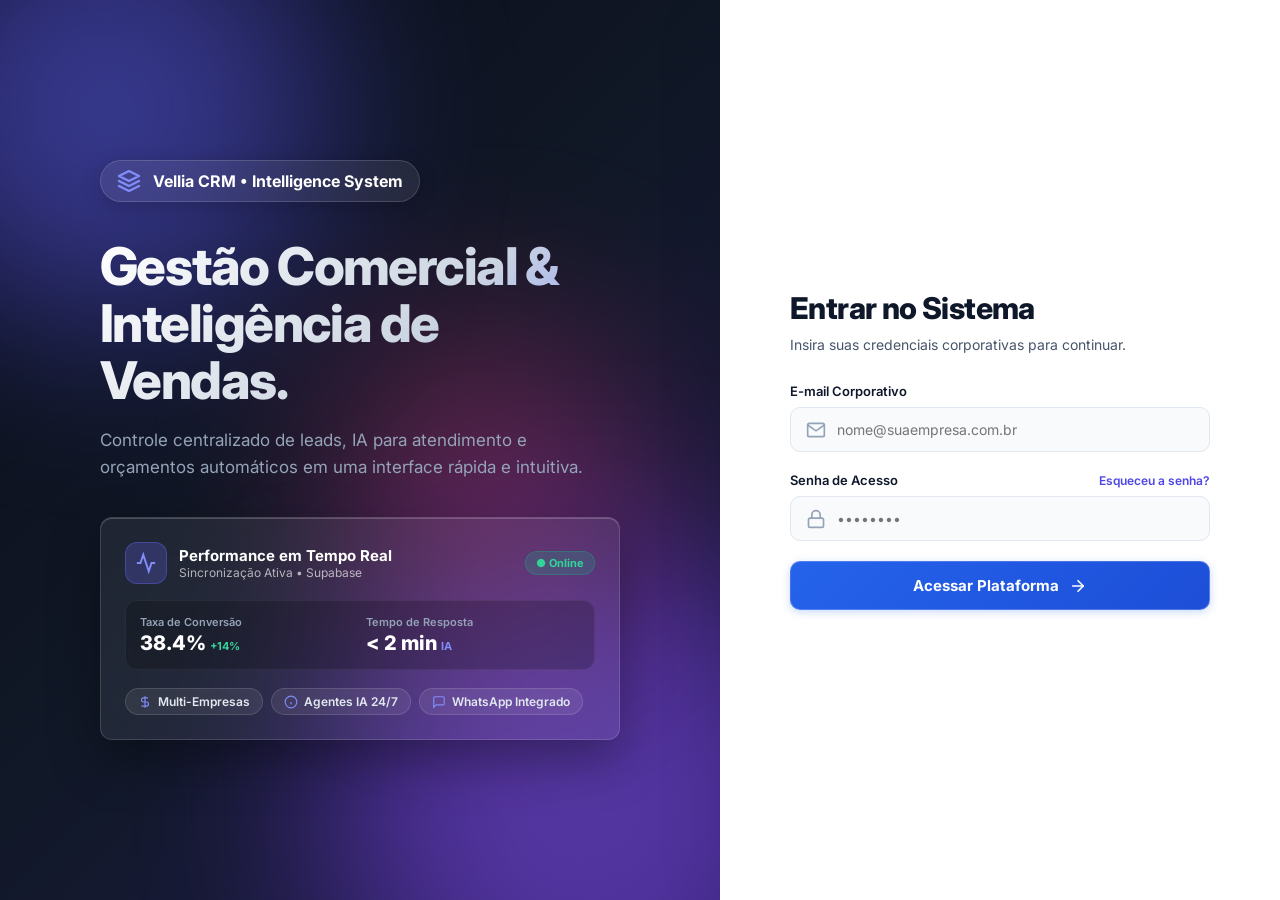
==== index.html @ bec9d139 "fix(users): corrigir aninhamento HTML e restaurar modal de edicao de usuarios e controle de acesso" ====
<!DOCTYPE html>
<html lang="pt-BR" data-theme="light">
<head>
    <meta charset="UTF-8">
    <meta name="viewport" content="width=device-width, initial-scale=1.0">
    <title>Vellia - Sistema Comercial Inteligente</title>
    <link rel="icon" type="image/png" href="favicon.png">
    <!-- Família Tipográfica Harmônica: Plus Jakarta Sans & Inter -->
    <link rel="preconnect" href="https://fonts.googleapis.com">
    <link rel="preconnect" href="https://fonts.gstatic.com" crossorigin>
    <link href="https://fonts.googleapis.com/css2?family=Inter:wght@400;500;600;700&family=Plus+Jakarta+Sans:wght@500;600;700;800&display=swap" rel="stylesheet">
    <!-- CSS Customizado -->
    <link rel="stylesheet" href="css/styles.css?v=20261117_3">
    <link rel="stylesheet" href="css/gestaoclick.css?v=20260930_1200">
    <link rel="stylesheet" href="css/isocinetica.css?v=20260921_1140">
    <link rel="stylesheet" href="css/calculators.css?v=20260921_1140">
    <style>
        .clickable-row.row-selected {
            background-color: rgba(99, 102, 241, 0.08) !important;
        }
        .clickable-row.row-selected td {
            background-color: rgba(99, 102, 241, 0.08) !important;
        }
        #new-lead-modal.open,
        #edit-lead-modal.open,
        #gc-lead-selector-modal.open,
        #modal-proposal-print.open {
            display: flex !important;
            opacity: 1 !important;
            visibility: visible !important;
            pointer-events: auto !important;
            transform: translate(-50%, -50%) scale(1) !important;
            z-index: 1100 !important;
        }
    </style>
    <!-- Chart.js para dashboards (Carregamento assíncrono diferido) -->
    <script defer src="https://cdn.jsdelivr.net/npm/chart.js"></script>
    <!-- Bibliotecas pesadas (jsPDF, PDF.js, etc.) são carregadas sob demanda via LazyLoader -->
</head>
<body>
    <!-- Background Glow Blobs for Premium Glassmorphism -->
    <div class="app-bg-glow glow-1"></div>
    <div class="app-bg-glow glow-2"></div>
    <div class="app-bg-glow glow-3"></div>

    <!-- ==========================================================================
         TELA DE LOGIN
         ========================================================================== -->
    <div id="login-screen" class="login-split-layout">
        <!-- Lado Esquerdo: Hero Animado e Impactante -->
        <div class="login-hero-side">
            <!-- Blobs dinâmicos de iluminação -->
            <div class="hero-blob blob-1"></div>
            <div class="hero-blob blob-2"></div>
            <div class="hero-blob blob-3"></div>
            
            <div class="hero-content">
                <div class="hero-logo">
                    <svg width="24" height="24" viewBox="0 0 24 24" fill="none" stroke="currentColor" stroke-width="2.5" stroke-linecap="round" stroke-linejoin="round"><path d="M12 2L2 7l10 5 10-5-10-5zM2 17l10 5 10-5M2 12l10 5 10-5"/></svg>
                    <span>Vellia CRM &bull; Intelligence System</span>
                </div>
                <h1 class="hero-title">Gestão Comercial & Inteligência de Vendas.</h1>
                <p class="hero-subtitle">Controle centralizado de leads, IA para atendimento e orçamentos automáticos em uma interface rápida e intuitiva.</p>
                
                <!-- Glassmorphism Floating Card de Demonstração -->
                <div class="hero-glass-card">
                    <div style="display: flex; align-items: center; justify-content: space-between; margin-bottom: 16px;">
                        <div style="display: flex; align-items: center; gap: 12px;">
                            <div style="width: 42px; height: 42px; border-radius: 12px; background: rgba(99,102,241,0.25); display: flex; align-items: center; justify-content: center; border: 1px solid rgba(99,102,241,0.4);">
                                <svg width="22" height="22" viewBox="0 0 24 24" fill="none" stroke="#818cf8" stroke-width="2.2"><polyline points="22 12 18 12 15 21 9 3 6 12 2 12"/></svg>
                            </div>
                            <div>
                                <div style="font-weight: 700; font-size: 15px; color: #fff;">Performance em Tempo Real</div>
                                <div style="font-size: 12px; color: rgba(255,255,255,0.65);">Sincronização Ativa &bull; Supabase</div>
                            </div>
                        </div>
                        <span style="font-size: 11px; font-weight: 700; background: rgba(16,185,129,0.2); color: #34d399; border: 1px solid rgba(16,185,129,0.3); padding: 4px 10px; border-radius: 9999px;">● Online</span>
                    </div>

                    <div style="display: grid; grid-template-columns: 1fr 1fr; gap: 12px; background: rgba(0,0,0,0.2); padding: 14px; border-radius: 12px; border: 1px solid rgba(255,255,255,0.06); margin-bottom: 16px;">
                        <div>
                            <div style="font-size: 11px; color: #94a3b8; font-weight: 600;">Taxa de Conversão</div>
                            <div style="font-size: 20px; font-weight: 800; color: #fff; margin-top: 2px;">38.4% <span style="font-size: 11px; color: #34d399; font-weight: 700;">+14%</span></div>
                        </div>
                        <div>
                            <div style="font-size: 11px; color: #94a3b8; font-weight: 600;">Tempo de Resposta</div>
                            <div style="font-size: 20px; font-weight: 800; color: #fff; margin-top: 2px;">&lt; 2 min <span style="font-size: 11px; color: #818cf8; font-weight: 700;">IA</span></div>
                        </div>
                    </div>

                    <div class="hero-feature-chips">
                        <div class="hero-feature-chip">
                            <svg width="14" height="14" viewBox="0 0 24 24" fill="none" stroke="currentColor" stroke-width="2"><path d="M12 2v20M17 5H9.5a3.5 3.5 0 0 0 0 7h5a3.5 3.5 0 0 1 0 7H6"/></svg>
                            <span>Multi-Empresas</span>
                        </div>
                        <div class="hero-feature-chip">
                            <svg width="14" height="14" viewBox="0 0 24 24" fill="none" stroke="currentColor" stroke-width="2"><circle cx="12" cy="12" r="10"/><path d="M12 16v-4M12 8h.01"/></svg>
                            <span>Agentes IA 24/7</span>
                        </div>
                        <div class="hero-feature-chip">
                            <svg width="14" height="14" viewBox="0 0 24 24" fill="none" stroke="currentColor" stroke-width="2"><path d="M21 15a2 2 0 0 1-2 2H7l-4 4V5a2 2 0 0 1 2-2h14a2 2 0 0 1 2 2z"/></svg>
                            <span>WhatsApp Integrado</span>
                        </div>
                    </div>
                </div>
            </div>
        </div>

        <!-- Lado Direito: Formulário Clean & Moderno -->
        <div class="login-form-side">
            <div class="login-form-wrapper">
                <div class="login-header-new">
                    <h2>Entrar no Sistema</h2>
                    <p>Insira suas credenciais corporativas para continuar.</p>
                </div>

                <!-- Alerta de Erro -->
                <div id="login-error" class="error-message">
                    <svg width="18" height="18" viewBox="0 0 24 24" fill="none" stroke="currentColor" stroke-width="2" stroke-linecap="round" stroke-linejoin="round"><circle cx="12" cy="12" r="10"/><line x1="12" y1="8" x2="12" y2="12"/><line x1="12" y1="16" x2="12.01" y2="16"/></svg>
                    <span id="login-error-text">Usuário ou senha inválidos.</span>
                </div>

                <form id="login-form" onsubmit="return false;">
                    <div class="form-group-new">
                        <label for="login-email">E-mail Corporativo</label>
                        <div class="input-wrapper-new">
                            <svg width="20" height="20" viewBox="0 0 24 24" fill="none" stroke="currentColor" stroke-width="2"><path d="M4 4h16c1.1 0 2 .9 2 2v12c0 1.1-.9 2-2 2H4c-1.1 0-2-.9-2-2V6c0-1.1.9-2 2-2z"/><polyline points="22,6 12,13 2,6"/></svg>
                            <input type="email" id="login-email" class="form-control-new" placeholder="nome@suaempresa.com.br" required autocomplete="username">
                        </div>
                    </div>

                    <div class="form-group-new">
                        <div style="display: flex; justify-content: space-between; align-items: baseline;">
                            <label for="login-password">Senha de Acesso</label>
                            <a href="#" style="font-size: 12px; color: var(--primary); text-decoration: none; font-weight: 600;">Esqueceu a senha?</a>
                        </div>
                        <div class="input-wrapper-new">
                            <svg width="20" height="20" viewBox="0 0 24 24" fill="none" stroke="currentColor" stroke-width="2"><rect x="3" y="11" width="18" height="11" rx="2" ry="2"/><path d="M7 11V7a5 5 0 0 1 10 0v4"/></svg>
                            <input type="password" id="login-password" class="form-control-new" placeholder="••••••••" required autocomplete="current-password">
                        </div>
                    </div>

                    <button type="submit" id="btn-login-submit" class="btn-primary-new" onclick="if(window.executeLogin) window.executeLogin();">
                        <span>Acessar Plataforma</span>
                        <svg width="18" height="18" viewBox="0 0 24 24" fill="none" stroke="currentColor" stroke-width="2.2" stroke-linecap="round" stroke-linejoin="round"><line x1="5" y1="12" x2="19" y2="12"/><polyline points="12 5 19 12 12 19"/></svg>
                    </button>
                </form>
            </div>
        </div>
    </div>


    <!-- ==========================================================================
         ESTRUTURA PRINCIPAL (APP SHELL)
         ========================================================================== -->
    <div id="app-shell" class="app-wrapper" style="display: none;">
        <!-- Overlay da Sidebar para Dispositivos Móveis -->
        <div id="sidebar-overlay" class="sidebar-overlay"></div>

        <!-- Barra Lateral de Navegação (Sidebar SaaS 2026) -->
        <aside class="app-sidebar">
            <div class="sidebar-top">
                <div class="sidebar-header">
                    <div class="sidebar-logo">
                        <div class="sidebar-logo-icon">
                            <svg width="18" height="18" viewBox="0 0 24 24" fill="none" stroke="currentColor" stroke-width="2.5" stroke-linecap="round" stroke-linejoin="round"><path d="M12 2L2 7l10 5 10-5-10-5zM2 17l10 5 10-5M2 12l10 5 10-5"/></svg>
                        </div>
                        <div class="sidebar-logo-text">
                            <span class="brand-name">Vellia</span>
                            <span class="brand-badge">CRM</span>
                        </div>
                    </div>
                    
                    <!-- Workspace Switcher Card -->
                    <div class="workspace-switcher-card">
                        <div class="workspace-switcher-head">
                            <span class="workspace-switcher-label">Empresa Atual</span>
                            <span class="workspace-sync-badge"><span class="sync-dot"></span>Online</span>
                        </div>
                        <div class="workspace-select-wrapper">
                            <select id="workspace-select" class="workspace-select-control" onchange="window.switchCompany(this.value, true)">
                                <option value="Veeluen Solutions">Veeluen Solutions</option>
                                <option value="Excelência Ambiental">Excelência Ambiental</option>
                            </select>
                            <svg class="workspace-select-arrow" width="13" height="13" viewBox="0 0 24 24" fill="none" stroke="currentColor" stroke-width="2.2"><path d="M6 9l6 6 6-6"/></svg>
                        </div>
                    </div>
                </div>

                <nav>
                    <!-- GRUPO 1: PRINCIPAL -->
                    <div class="sidebar-group-title">Principal</div>
                    <ul class="sidebar-menu">
                        <li class="menu-item active" data-view="dashboard" id="menu-dashboard">
                            <a href="#dashboard">
                                <svg width="18" height="18" viewBox="0 0 24 24" fill="none" stroke="currentColor" stroke-width="1.7" stroke-linecap="round" stroke-linejoin="round"><rect x="3" y="3" width="7" height="9"/><rect x="14" y="3" width="7" height="5"/><rect x="14" y="12" width="7" height="9"/><rect x="3" y="16" width="7" height="5"/></svg>
                                <span>Dashboard</span>
                            </a>
                        </li>
                        <li class="menu-item" data-view="clients" id="menu-clients">
                            <a href="#clients">
                                <svg width="18" height="18" viewBox="0 0 24 24" fill="none" stroke="currentColor" stroke-width="1.7" stroke-linecap="round" stroke-linejoin="round"><path d="M16 21v-2a4 4 0 0 0-4-4H6a4 4 0 0 0-4 4v2"/><circle cx="9" cy="7" r="4"/><path d="M22 21v-2a4 4 0 0 0-3-3.87"/><path d="M16 3.13a4 4 0 0 1 0 7.75"/></svg>
                                <span>Clientes</span>
                            </a>
                        </li>
                        <li class="menu-item" data-view="crm" id="menu-crm">
                            <a href="#crm">
                                <svg width="18" height="18" viewBox="0 0 24 24" fill="none" stroke="currentColor" stroke-width="1.7" stroke-linecap="round" stroke-linejoin="round"><path d="M17 21v-2a4 4 0 0 0-4-4H5a4 4 0 0 0-4 4v2"/><circle cx="9" cy="7" r="4"/><path d="M23 21v-2a4 4 0 0 0-3-3.87"/><path d="M16 3.13a4 4 0 0 1 0 7.75"/></svg>
                                <span>Contatos & Leads</span>
                            </a>
                        </li>
                        <li class="menu-item" data-view="kanban" id="menu-kanban">
                            <a href="#kanban">
                                <svg width="18" height="18" viewBox="0 0 24 24" fill="none" stroke="currentColor" stroke-width="1.7" stroke-linecap="round" stroke-linejoin="round"><path d="M21 12H3M21 6H3M21 18H3"/></svg>
                                <span>Funil Kanban</span>
                            </a>
                        </li>
                        <li class="menu-item" data-view="proposals" id="menu-proposals">
                            <a href="#proposals">
                                <svg width="18" height="18" viewBox="0 0 24 24" fill="none" stroke="currentColor" stroke-width="1.7" stroke-linecap="round" stroke-linejoin="round"><path d="M14 2H6a2 2 0 0 0-2 2v16a2 2 0 0 0 2 2h12a2 2 0 0 0 2-2V8z"/><polyline points="14 2 14 8 20 8"/><line x1="16" y1="13" x2="8" y2="13"/><line x1="16" y1="17" x2="8" y2="17"/><polyline points="10 9 9 9 8 9"/></svg>
                                <span>Propostas & Vendas</span>
                            </a>
                        </li>
                    </ul>

                    <!-- GRUPO 2: OPERAÇÃO -->
                    <div class="sidebar-group-title">Operação</div>
                    <ul class="sidebar-menu">
                        <li class="menu-item" data-view="renewals" id="menu-renewals">
                            <a href="#renewals">
                                <svg width="18" height="18" viewBox="0 0 24 24" fill="none" stroke="currentColor" stroke-width="1.8" stroke-linecap="round" stroke-linejoin="round"><path d="M21 2v6h-6"/><path d="M3 12a9 9 0 0 1 15-6.7L21 8"/><path d="M3 22v-6h6"/><path d="M21 12a9 9 0 0 1-15 6.7L3 16"/></svg>
                                <span>Renovação de Inspeções</span>
                                <span id="menu-renewals-badge" class="badge" style="margin-left: auto; background: rgba(225, 29, 72, 0.16); color: #f43f5e; font-size: 10px; font-weight: 800; padding: 2px 7px; border-radius: 99px; display: none;">0</span>
                            </a>
                        </li>
                        <li class="menu-item" data-view="contracts" id="menu-contracts">
                            <a href="#contracts">
                                <svg width="18" height="18" viewBox="0 0 24 24" fill="none" stroke="currentColor" stroke-width="1.7" stroke-linecap="round" stroke-linejoin="round"><rect x="2" y="7" width="20" height="14" rx="2" ry="2"></rect><path d="M16 21V5a2 2 0 0 0-2-2h-4a2 2 0 0 0-2 2v16"></path></svg>
                                <span>Gestão de Contratos</span>
                            </a>
                        </li>
                        <li class="menu-item" data-view="calendar" id="menu-calendar">
                            <a href="#calendar">
                                <svg width="18" height="18" viewBox="0 0 24 24" fill="none" stroke="currentColor" stroke-width="1.7" stroke-linecap="round" stroke-linejoin="round"><rect x="3" y="4" width="18" height="18" rx="2" ry="2"/><line x1="16" y1="2" x2="16" y2="6"/><line x1="8" y1="2" x2="8" y2="6"/><line x1="3" y1="10" x2="21" y2="10"/></svg>
                                <span>Agenda & Vistorias</span>
                            </a>
                        </li>
                        <li class="menu-item" data-view="inspections" id="menu-inspections">
                            <a href="#inspections">
                                <svg width="18" height="18" viewBox="0 0 24 24" fill="none" stroke="currentColor" stroke-width="1.7" stroke-linecap="round" stroke-linejoin="round"><path d="M9 12l2 2 4-4m6 2a9 9 0 11-18 0 9 9 0 0118 0z"/></svg>
                                <span>Inspeções & Renovação</span>
                            </a>
                        </li>
                        <li class="menu-item" data-view="post-sales" id="menu-post-sales">
                            <a href="#post-sales">
                                <svg width="18" height="18" viewBox="0 0 24 24" fill="none" stroke="currentColor" stroke-width="1.7" stroke-linecap="round" stroke-linejoin="round"><polyline points="22 12 18 12 15 21 9 3 6 12 2 12"></polyline></svg>
                                <span>Pós-Venda</span>
                            </a>
                        </li>
                    </ul>

                    <!-- GRUPO 3: AUTOMAÇÃO -->
                    <div class="sidebar-group-title">Automação</div>
                    <ul class="sidebar-menu">
                        <li class="menu-item" data-view="ai-agents" id="menu-ai-agents">
                            <a href="#ai-agents">
                                <svg width="18" height="18" viewBox="0 0 24 24" fill="none" stroke="currentColor" stroke-width="1.7" stroke-linecap="round" stroke-linejoin="round"><path d="M12 2v4M12 18v4M4.93 4.93l2.83 2.83M16.24 16.24l2.83 2.83M2 12h4M18 12h4M4.93 19.07l2.83-2.83M16.24 7.76l2.83-2.83"/></svg>
                                <span>Agentes IA</span>
                            </a>
                        </li>
                        <li class="menu-item" data-view="integrations" id="menu-integrations">
                            <a href="#integrations">
                                <svg width="18" height="18" viewBox="0 0 24 24" fill="none" stroke="currentColor" stroke-width="1.7" stroke-linecap="round" stroke-linejoin="round"><path d="M10 13a5 5 0 0 0 7.54.54l3-3a5 5 0 0 0-7.07-7.07l-1.72 1.71"/><path d="M14 11a5 5 0 0 0-7.54-.54l-3 3a5 5 0 0 0 7.07 7.07l1.71-1.71"/></svg>
                                <span>Integrações</span>
                            </a>
                        </li>
                    </ul>

                    <!-- GRUPO 4: GESTÃO -->
                    <div class="sidebar-group-title">Gestão</div>
                    <ul class="sidebar-menu">
                        <li class="menu-item" data-view="team" id="menu-team">
                            <a href="#team">
                                <svg width="18" height="18" viewBox="0 0 24 24" fill="none" stroke="currentColor" stroke-width="1.7" stroke-linecap="round" stroke-linejoin="round"><path d="M17 21v-2a4 4 0 0 0-4-4H5a4 4 0 0 0-4 4v2"/><circle cx="9" cy="7" r="4"/><path d="M23 21v-2a4 4 0 0 0-3-3.87"/><path d="M16 3.13a4 4 0 0 1 0 7.75"/></svg>
                                <span>Equipe Comercial</span>
                            </a>
                        </li>
                        <li class="menu-item" data-view="learning" id="menu-learning">
                            <a href="#learning">
                                <svg width="18" height="18" viewBox="0 0 24 24" fill="none" stroke="currentColor" stroke-width="1.8" stroke-linecap="round" stroke-linejoin="round">
                                    <path d="M4 19.5A2.5 2.5 0 0 1 6.5 17H20"></path>
                                    <path d="M6.5 2H20v20H6.5A2.5 2.5 0 0 1 4 19.5v-15A2.5 2.5 0 0 1 6.5 2z"></path>
                                    <line x1="9" y1="7" x2="15" y2="7"></line>
                                    <line x1="9" y1="11" x2="13" y2="11"></line>
                                </svg>
                                <span>Guia de Serviços</span>
                                <span class="badge" style="margin-left: auto; background: rgba(99,102,241,0.15); color: var(--primary); font-size: 10px; font-weight: 800; padding: 2px 7px; border-radius: 6px;">Aprenda</span>
                            </a>
                        </li>
                        <li class="menu-item" data-view="calculators" id="menu-calculators">
                            <a href="#calculators">
                                <svg width="18" height="18" viewBox="0 0 24 24" fill="none" stroke="currentColor" stroke-width="1.7" stroke-linecap="round" stroke-linejoin="round"><rect x="4" y="2" width="16" height="20" rx="2" ry="2"/><line x1="8" y1="6" x2="16" y2="6"/><line x1="16" y1="14" x2="16" y2="14"/><line x1="12" y1="14" x2="12" y2="14"/><line x1="8" y1="14" x2="8" y2="14"/><line x1="16" y1="18" x2="16" y2="18"/><line x1="12" y1="18" x2="12" y2="18"/><line x1="8" y1="18" x2="8" y2="18"/><line x1="16" y1="10" x2="16" y2="10"/><line x1="12" y1="10" x2="12" y2="10"/><line x1="8" y1="10" x2="8" y2="10"/></svg>
                                <span>Calculadoras</span>
                            </a>
                        </li>
                        <li class="menu-item" data-view="users" id="menu-users" style="display: none;">
                            <a href="#users">
                                <svg width="18" height="18" viewBox="0 0 24 24" fill="none" stroke="currentColor" stroke-width="1.7" stroke-linecap="round" stroke-linejoin="round"><path d="M17 21v-2a4 4 0 0 0-4-4H5a4 4 0 0 0-4 4v2"/><circle cx="9" cy="7" r="4"/><path d="M23 21v-2a4 4 0 0 0-3-3.87"/><path d="M16 3.13a4 4 0 0 1 0 7.75"/></svg>
                                <span>Controle de Usuários</span>
                            </a>
                        </li>
                        <li class="menu-item" data-view="logs" id="menu-logs" style="display: none;">
                            <a href="#logs">
                                <svg width="18" height="18" viewBox="0 0 24 24" fill="none" stroke="currentColor" stroke-width="1.7" stroke-linecap="round" stroke-linejoin="round"><rect x="3" y="4" width="18" height="18" rx="2" ry="2"/><line x1="16" y1="2" x2="16" y2="6"/><line x1="8" y1="2" x2="8" y2="6"/><line x1="3" y1="10" x2="21" y2="10"/></svg>
                                <span>Logs & Auditoria</span>
                            </a>
                        </li>
                        <!-- Backup Geral em Planilhas Excel -->
                        <li class="menu-item" data-view="backup" id="menu-backup">
                            <a href="javascript:void(0)" onclick="window.DataExport?.exportFullExcelBackup(); return false;" title="Baixar cópia física de segurança completa em planilha Excel (.xlsx)">
                                <svg width="18" height="18" viewBox="0 0 24 24" fill="none" stroke="currentColor" stroke-width="1.8" stroke-linecap="round" stroke-linejoin="round"><path d="M21 15v4a2 2 0 0 1-2 2H5a2 2 0 0 1-2-2v-4"/><polyline points="7 10 12 15 17 10"/><line x1="12" y1="15" x2="12" y2="3"/></svg>
                                <span>Backup em Excel</span>
                                <span class="badge" style="margin-left: auto; background: rgba(16,185,129,0.15); color: #059669; font-size: 10px; font-weight: 800; padding: 2px 7px; border-radius: 6px;">.xlsx</span>
                            </a>
                        </li>
                        <!-- Lixeira no final -->
                        <li class="menu-item" data-view="trash" id="menu-trash">
                            <a href="#trash">
                                <svg width="18" height="18" viewBox="0 0 24 24" fill="none" stroke="currentColor" stroke-width="1.7" stroke-linecap="round" stroke-linejoin="round"><polyline points="3 6 5 6 21 6"/><path d="M19 6v14a2 2 0 0 1-2 2H7a2 2 0 0 1-2-2V6m3 0V4a2 2 0 0 1 2-2h4a2 2 0 0 1 2 2v2"/></svg>
                                <span>Lixeira <span id="trash-count" style="font-size:10px; background:rgba(239,68,68,0.15); color:#ef4444; border-radius:10px; padding:1px 6px; margin-left:4px; font-weight:700; display:none;"></span></span>
                            </a>
                        </li>
                    </ul>
                </nav>
            </div>

            <!-- Rodapé da Sidebar (Informações do Usuário) -->
            <div class="sidebar-footer">
                <div class="sidebar-user">
                    <div id="user-avatar" class="user-avatar">AD</div>
                    <div class="user-info">
                        <span id="user-display-name" class="user-name">Administrador Geral</span>
                        <span id="user-display-role" class="user-role">Administrador</span>
                    </div>
                </div>
                <div class="sidebar-user-actions">
                    <button id="btn-change-password" class="sidebar-btn-compact" title="Alterar Minha Senha">
                        <svg width="14" height="14" viewBox="0 0 24 24" fill="none" stroke="currentColor" stroke-width="1.8" stroke-linecap="round" stroke-linejoin="round"><rect x="3" y="11" width="18" height="11" rx="2" ry="2"/><path d="M7 11V7a5 5 0 0 1 10 0v4"/></svg>
                        <span>Senha</span>
                    </button>
                    <button id="btn-logout" class="sidebar-btn-compact danger-hover" title="Sair / Trocar Conta">
                        <svg width="14" height="14" viewBox="0 0 24 24" fill="none" stroke="currentColor" stroke-width="1.8" stroke-linecap="round" stroke-linejoin="round"><path d="M9 21H5a2 2 0 0 1-2-2V5a2 2 0 0 1 2-2h4"/><polyline points="16 17 21 12 16 7"/><line x1="21" y1="12" x2="9" y2="12"/></svg>
                        <span>Sair</span>
                    </button>
                </div>
            </div>
        </aside>

        <!-- Painel Principal de Conteúdo -->
        <main class="main-panel">
            <!-- Cabeçalho (Header) -->
            <header class="app-header">
                <div class="header-title-section">
                    <!-- Botão de Hambúrguer (Mobile) -->
                    <button id="menu-toggle-btn" class="menu-toggle" aria-label="Abrir Menu">
                        <svg width="20" height="20" viewBox="0 0 24 24" fill="none" stroke="currentColor" stroke-width="2" stroke-linecap="round" stroke-linejoin="round"><line x1="3" y1="12" x2="21" y2="12"/><line x1="3" y1="6" x2="21" y2="6"/><line x1="3" y1="18" x2="21" y2="18"/></svg>
                    </button>
                    <div class="header-titles-group">
                        <nav id="header-breadcrumbs" class="header-breadcrumbs" aria-label="Breadcrumb">
                            <span class="breadcrumb-segment">Vellia CRM</span>
                            <span class="breadcrumb-separator">›</span>
                            <span class="breadcrumb-segment active" id="breadcrumb-current-view">Dashboard</span>
                        </nav>
                        <h1 id="view-title" class="page-title">Dashboard</h1>
                    </div>
                </div>

                <div class="header-actions">
                    <!-- Alternador de Empresas / Workspace no Topo -->
                    <div class="company-selector-container workspace-header-switcher">
                        <div class="workspace-header-pill">
                            <span style="font-size: 13px;">🏢</span>
                            <span class="workspace-header-tag">Empresa:</span>
                            <div class="workspace-header-select-wrap">
                                <select id="header-workspace-select" class="workspace-select-el" onchange="window.switchCompany(this.value, true)">
                                    <option value="Veeluen Solutions">Veeluen Solutions</option>
                                    <option value="Excelência Ambiental">Excelência Ambiental</option>
                                </select>
                                <svg class="workspace-select-arrow" width="12" height="12" viewBox="0 0 24 24" fill="none" stroke="currentColor" stroke-width="2.5"><path d="M6 9l6 6 6-6"/></svg>
                            </div>
                        </div>
                    </div>

                    <!-- Trigger Command Palette (Ctrl + K) -->
                    <button id="btn-command-palette-trigger" class="cmd-palette-trigger" title="Buscar e Ações Rápidas (Ctrl + K)">
                        <div class="cmd-palette-inner">
                            <svg width="15" height="15" viewBox="0 0 24 24" fill="none" stroke="currentColor" stroke-width="2"><circle cx="11" cy="11" r="8"/><line x1="21" y1="21" x2="16.65" y2="16.65"/></svg>
                            <span class="cmd-palette-placeholder">Buscar contatos, propostas ou comandos...</span>
                        </div>
                        <kbd>Ctrl K</kbd>
                    </button>

                    <!-- Badge de Status do Realtime -->
                    <span id="realtime-status-badge" class="realtime-status-pill" title="Status da conexão Realtime com Supabase">
                        <span class="realtime-dot"></span>
                        <span id="realtime-status-text">Realtime</span>
                    </span>

                    <!-- Botão Exportação -->
                    <div class="export-wrapper" style="position: relative;">
                        <button id="btn-export-menu" class="action-btn" title="Exportar Dados">
                            <svg width="20" height="20" viewBox="0 0 24 24" fill="none" stroke="currentColor" stroke-width="2" stroke-linecap="round" stroke-linejoin="round"><path d="M21 15v4a2 2 0 0 1-2 2H5a2 2 0 0 1-2-2v-4"/><polyline points="7 10 12 15 17 10"/><line x1="12" y1="15" x2="12" y2="3"/></svg>
                        </button>
                        
                        <!-- Dropdown Exportação -->
                        <div id="export-panel" class="notifications-panel" style="display: none; width: 220px; right: 0;">
                            <div class="notif-header">
                                <h3>Exportar & Backup</h3>
                            </div>
                            <div class="notif-list" style="padding: 8px;">
                                <button id="btn-export-full-excel" class="btn btn-primary" style="width: 100%; margin-bottom: 10px; justify-content: flex-start; border: none; font-weight: 700; padding: 10px 12px; background: linear-gradient(135deg, #059669, #10b981); color: #fff; box-shadow: 0 4px 12px rgba(16, 185, 129, 0.25);">
                                    <span style="margin-right: 8px;">💾</span> Backup Completo (.xlsx)
                                </button>
                                <button id="btn-export-exec-pdf" onclick="import('./js/export.js').then(m => m.DataExport.exportExecutiveReportPDF()); document.getElementById('export-panel').style.display='none';" class="btn btn-outline" style="width: 100%; margin-bottom: 8px; justify-content: flex-start; border: none; font-weight: 700; padding: 10px 12px; background: rgba(99, 102, 241, 0.08); color: var(--primary);">
                                    <span style="margin-right: 8px;">📊</span> Relatório Executivo (PDF)
                                </button>
                                <button id="btn-export-leads" class="btn btn-outline" style="width: 100%; margin-bottom: 8px; justify-content: flex-start; border: none; font-weight: normal; padding: 10px 12px; background: transparent;">
                                    <span style="margin-right: 8px;">👥</span> Base de Leads (CSV)
                                </button>
                                <button id="btn-export-proposals" class="btn btn-outline" style="width: 100%; margin-bottom: 8px; justify-content: flex-start; border: none; font-weight: normal; padding: 10px 12px; background: transparent;">
                                    <span style="margin-right: 8px;">📝</span> Propostas (CSV)
                                </button>
                                <button id="btn-export-pdf-inspections" onclick="window.exportInspectionsSummaryPDF(); document.getElementById('export-panel').style.display='none';" class="btn btn-outline" style="width: 100%; justify-content: flex-start; border: none; font-weight: normal; padding: 10px 12px; background: transparent;">
                                    <span style="margin-right: 8px;">📄</span> Inspeções & Laudos (PDF)
                                </button>
                            </div>
                        </div>
                    </div>

                    <!-- Botão Notificações -->
                    <div class="notifications-wrapper" style="position: relative;">
                        <button id="btn-notifications" class="action-btn" title="Notificações">
                            <svg width="20" height="20" viewBox="0 0 24 24" fill="none" stroke="currentColor" stroke-width="2" stroke-linecap="round" stroke-linejoin="round"><path d="M18 8A6 6 0 0 0 6 8c0 7-3 9-3 9h18s-3-2-3-9"/><path d="M13.73 21a2 2 0 0 1-3.46 0"/></svg>
                            <span id="notif-badge" class="notif-badge" style="display: none;">0</span>
                        </button>
                        
                        <!-- Dropdown de Notificações Glassmorphism -->
                        <div id="notifications-panel" class="notifications-panel glass-dropdown" style="display: none;">
                            <div class="notif-header" style="display: flex; align-items: center; justify-content: space-between; padding: 14px 18px; border-bottom: 1px solid var(--border-color);">
                                <div style="display: flex; align-items: center; gap: 8px;">
                                    <h3 style="margin: 0; font-size: 14px; font-weight: 700; color: var(--text-primary);">🔔 Central de Notificações</h3>
                                </div>
                                <button id="btn-mark-all-read" class="btn-text" style="font-size: 11.5px; font-weight: 700; color: var(--primary); cursor: pointer; background: none; border: none; padding: 2px 6px;">Marcar lidas</button>
                            </div>
                            <div class="notif-tab-bar" id="notif-tabs" style="display: flex; border-bottom: 1px solid var(--border-color); padding: 4px 12px; gap: 6px; background: var(--bg-app);">
                                <button class="notif-tab-btn active" data-tab="all" style="padding: 6px 12px; font-size: 11.5px; font-weight: 700; border: none; background: transparent; color: var(--primary); border-bottom: 2px solid var(--primary); cursor: pointer;">Todas</button>
                                <button class="notif-tab-btn" data-tab="unread" style="padding: 6px 12px; font-size: 11.5px; font-weight: 600; border: none; background: transparent; color: var(--text-muted); cursor: pointer;">Não Lidas</button>
                            </div>
                            <div id="notif-list" class="notif-list" style="max-height: 380px; overflow-y: auto;">
                                <!-- Preenchido via JS -->
                            </div>
                        </div>
                    </div>

                    <!-- Botão Alternador de Áudio (Som / Mudo) -->
                    <button id="btn-toggle-audio" class="action-btn" title="Ativar ou Silenciar Notificações Sonoras (Web Audio Engine)" style="font-size: 15px; display: inline-flex; align-items: center; justify-content: center;">
                        <span id="audio-icon-status">🔊</span>
                    </button>

                    <!-- Botão Alternador de Tema -->
                    <button id="btn-toggle-theme-modal" class="theme-toggle action-btn" title="Personalizar Tema e Cores">
                        <!-- Ícone de Sol (Light) -->
                        <svg class="sun-icon" width="20" height="20" viewBox="0 0 24 24" fill="none" stroke="currentColor" stroke-width="2.5" stroke-linecap="round" stroke-linejoin="round"><circle cx="12" cy="12" r="5"/><line x1="12" y1="1" x2="12" y2="3"/><line x1="12" y1="21" x2="12" y2="23"/><line x1="4.22" y1="4.22" x2="5.64" y2="5.64"/><line x1="18.36" y1="18.36" x2="19.78" y2="19.78"/><line x1="1" y1="12" x2="3" y2="12"/><line x1="21" y1="12" x2="23" y2="12"/><line x1="4.22" y1="19.78" x2="5.64" y2="18.36"/><line x1="18.36" y1="5.64" x2="19.78" y2="4.22"/></svg>
                        <!-- Ícone de Lua (Dark) -->
                        <svg class="moon-icon" width="20" height="20" viewBox="0 0 24 24" fill="none" stroke="currentColor" stroke-width="2.5" stroke-linecap="round" stroke-linejoin="round"><path d="M21 12.79A9 9 0 1 1 11.21 3 7 7 0 0 0 21 12.79z"/></svg>
                    </button>
                </div>
            </header>

            <!-- Modal: Customizador de Tema Glassmorphism & Paletas de Cores -->
            <div id="theme-modal-overlay" class="modal-overlay" style="z-index: 1250; display: none; backdrop-filter: blur(6px);"></div>
            <div id="modal-theme-customizer" class="modal" style="z-index: 1251; max-width: 460px; display: none; background: rgba(255, 255, 255, 0.95); backdrop-filter: blur(24px); border: 1px solid rgba(255, 255, 255, 1); box-shadow: 0 20px 50px rgba(0,0,0,0.2); border-radius: 20px; padding: 24px;">
                <div style="display: flex; justify-content: space-between; align-items: center; margin-bottom: 20px;">
                    <div style="display: flex; align-items: center; gap: 10px;">
                        <div style="width: 36px; height: 36px; border-radius: 10px; background: rgba(99, 102, 241, 0.15); color: var(--primary); display: flex; align-items: center; justify-content: center; font-size: 18px;">
                            🎨
                        </div>
                        <div>
                            <h3 style="margin: 0; font-size: 16px; font-weight: 800; color: var(--text-primary);">Aparência & Tema</h3>
                            <span style="font-size: 11.5px; color: var(--text-muted);">Personalize a interface e as cores do VelliaCRM</span>
                        </div>
                    </div>
                    <button type="button" id="btn-close-theme-modal" style="background: none; border: none; font-size: 20px; cursor: pointer; color: var(--text-muted);">&times;</button>
                </div>

                <!-- Seleção de Modo Light / Dark -->
                <div style="margin-bottom: 20px;">
                    <label style="font-size: 12px; font-weight: 700; color: var(--text-primary); display: block; margin-bottom: 10px;">Modo de Exibição:</label>
                    <div style="display: grid; grid-template-columns: 1fr 1fr; gap: 10px;">
                        <button type="button" id="theme-btn-light" onclick="window.ThemeManager.setThemeMode('light')" class="btn btn-outline" style="padding: 12px; display: flex; align-items: center; justify-content: center; gap: 8px; font-weight: 700; border-radius: 12px;">
                            ☀️ Light Glass
                        </button>
                        <button type="button" id="theme-btn-dark" onclick="window.ThemeManager.setThemeMode('dark')" class="btn btn-outline" style="padding: 12px; display: flex; align-items: center; justify-content: center; gap: 8px; font-weight: 700; border-radius: 12px;">
                            🌙 Dark Cyberpunk
                        </button>
                    </div>
                </div>

                <!-- Seleção de Paleta de Cores -->
                <div>
                    <label style="font-size: 12px; font-weight: 700; color: var(--text-primary); display: block; margin-bottom: 10px;">Paleta de Cor de Destaque:</label>
                    <div style="display: grid; grid-template-columns: repeat(3, 1fr); gap: 10px;">
                        <button type="button" class="color-swatch-btn" data-color-key="indigo" onclick="window.ThemeManager.setColorPalette('indigo')" style="background: linear-gradient(135deg, #4f46e5, #818cf8); border: none; height: 42px; border-radius: 10px; cursor: pointer; color: #fff; font-weight: 700; font-size: 11px;">
                            Índigo
                        </button>
                        <button type="button" class="color-swatch-btn" data-color-key="emerald" onclick="window.ThemeManager.setColorPalette('emerald')" style="background: linear-gradient(135deg, #10b981, #34d399); border: none; height: 42px; border-radius: 10px; cursor: pointer; color: #fff; font-weight: 700; font-size: 11px;">
                            Esmeralda
                        </button>
                        <button type="button" class="color-swatch-btn" data-color-key="ocean" onclick="window.ThemeManager.setColorPalette('ocean')" style="background: linear-gradient(135deg, #0284c7, #38bdf8); border: none; height: 42px; border-radius: 10px; cursor: pointer; color: #fff; font-weight: 700; font-size: 11px;">
                            Ocean
                        </button>
                        <button type="button" class="color-swatch-btn" data-color-key="crimson" onclick="window.ThemeManager.setColorPalette('crimson')" style="background: linear-gradient(135deg, #e11d48, #fb7185); border: none; height: 42px; border-radius: 10px; cursor: pointer; color: #fff; font-weight: 700; font-size: 11px;">
                            Sunset
                        </button>
                        <button type="button" class="color-swatch-btn" data-color-key="amber" onclick="window.ThemeManager.setColorPalette('amber')" style="background: linear-gradient(135deg, #d97706, #fbbf24); border: none; height: 42px; border-radius: 10px; cursor: pointer; color: #fff; font-weight: 700; font-size: 11px;">
                            Gold Amber
                        </button>
                        <button type="button" class="color-swatch-btn" data-color-key="purple" onclick="window.ThemeManager.setColorPalette('purple')" style="background: linear-gradient(135deg, #9333ea, #c084fc); border: none; height: 42px; border-radius: 10px; cursor: pointer; color: #fff; font-weight: 700; font-size: 11px;">
                            Violet Neon
                        </button>
                    </div>
                </div>
            </div>

            <!-- Área de Roteamento SPA -->
            <section class="app-content">

                <!-- ==========================================================
                     VIEW: DASHBOARD (PADRÃO)
                     ========================================================== -->
                <div id="view-dashboard" class="spa-view">
                    <!-- Dashboard Operacional -->
                    <div id="dashboard-operacional" style="display: none; flex-direction: column; margin-bottom: 28px;">
                        <!-- Preenchido via dashboard.js -->
                    </div>

                    <!-- Dashboard Gerente / Admin (Executivo) — ETAPA 5 -->
                    <div id="dashboard-exec" style="display: flex; flex-direction: column;">

                        <!-- Barra de Ferramentas & Filtros Rápidos do Dashboard Executivo -->
                        <div class="dashboard-toolbar" style="display: flex; align-items: center; justify-content: space-between; margin-bottom: 24px; flex-wrap: wrap; gap: 14px;">
                            <div>
                                <h2 style="font-size: 24px; font-weight: 700; color: var(--text-primary); margin: 0 0 4px 0; letter-spacing: -0.025em;">Dashboard</h2>
                                <p style="font-size: 13.5px; color: var(--text-secondary); margin: 0;">Visão geral da operação comercial</p>
                            </div>
                            <div style="display: flex; align-items: center; gap: 12px; flex-wrap: wrap;">
                                <span id="dashboard-last-updated-text" style="font-size: 12px; color: var(--text-muted); font-weight: 500;">Última atualização: agora</span>
                                <div class="dashboard-timeframe-group" id="dashboard-timeframe-selector">
                                    <button type="button" class="timeframe-pill-btn active" data-period="all" onclick="window.Dashboard.setTimeframe('all')">Todos</button>
                                    <button type="button" class="timeframe-pill-btn" data-period="today" onclick="window.Dashboard.setTimeframe('today')">Hoje</button>
                                    <button type="button" class="timeframe-pill-btn" data-period="7d" onclick="window.Dashboard.setTimeframe('7d')">7 Dias</button>
                                    <button type="button" class="timeframe-pill-btn" data-period="month" onclick="window.Dashboard.setTimeframe('month')">30 Dias</button>
                                    <button type="button" class="timeframe-pill-btn" data-period="quarter" onclick="window.Dashboard.setTimeframe('quarter')">Trimestre</button>
                                </div>
                                <button type="button" class="btn btn-outline" style="height: 36px; padding: 0 14px; font-size: 12.5px;" onclick="window.Dashboard.renderAll();" title="Recarregar Métricas">
                                    <svg width="14" height="14" viewBox="0 0 24 24" fill="none" stroke="currentColor" stroke-width="2.2"><path d="M21.5 2v6h-6M21.34 15.57a10 10 0 1 1-.57-8.38l5.67-5.67"/></svg>
                                    <span>Atualizar dados</span>
                                </button>
                                <button type="button" id="btn-dashboard-backup-excel" class="btn btn-outline" style="height: 36px; padding: 0 14px; font-size: 12.5px; color: #059669; border-color: rgba(16, 185, 129, 0.4); background: rgba(16, 185, 129, 0.06); font-weight: 600; display: inline-flex; align-items: center; gap: 6px;" title="Baixar cópia física de segurança completa em planilha Excel (.xlsx)">
                                    <svg width="15" height="15" viewBox="0 0 24 24" fill="none" stroke="currentColor" stroke-width="2.2" stroke-linecap="round" stroke-linejoin="round"><path d="M21 15v4a2 2 0 0 1-2 2H5a2 2 0 0 1-2-2v-4"/><polyline points="7 10 12 15 17 10"/><line x1="12" y1="15" x2="12" y2="3"/></svg>
                                    <span>Backup (Excel)</span>
                                </button>
                            </div>
                        </div>

                        <!-- 🎯 PAINEL DE PRIORIDADE MÁXIMA DO GERENTE DE VENDAS: PRODUTIVIDADE DIÁRIA POR VENDEDOR -->
                        <div id="manager-daily-productivity-panel" class="vellia-card" style="margin-bottom: 24px; padding: 0; position: relative; overflow: hidden; border: 1px solid var(--border-color); border-radius: 16px; box-shadow: 0 4px 24px -4px rgba(15, 23, 42, 0.05);">
                            <!-- Preenchido dinamicamente via Dashboard.renderManagerDailyProductivity() -->
                        </div>

                        <!-- ⏱️ Painel de Atividades & Tarefas da Equipe em Tempo Real (Visão Gestor / ADM - No Topo) -->
                        <div id="live-tasks-monitor-panel" class="vellia-card" style="margin-bottom: 24px; position: relative; overflow: hidden;">
                            <!-- Preenchido dinamicamente via Dashboard.renderLiveTasksMonitor() -->
                        </div>

                        <!-- Alerta de Intervenção da Diretoria (Fase 6) -->
                        <div id="dashboard-intervention-alert" class="vellia-card" style="display: none; background: rgba(220, 38, 38, 0.06); border-left: 4px solid var(--danger); margin-bottom: 24px; padding: 16px 20px; align-items: center; justify-content: space-between;">
                            <div>
                                <h3 style="color: var(--danger); font-size: 15px; font-weight: 700; margin: 0 0 4px 0; display: flex; align-items: center; gap: 8px;">
                                    🚨 Intervenção Necessária
                                </h3>
                                <p style="color: var(--text-primary); font-size: 13px; margin: 0;" id="intervention-alert-text">
                                    Existem negociações de alto valor travadas que precisam da sua ajuda.
                                </p>
                            </div>
                            <button class="btn btn-danger btn-sm" id="btn-open-interventions">
                                Ver Negociações
                            </button>
                        </div>

                        <!-- PRIMEIRA LINHA — 4 KPIs Compactos Executivos -->
                        <div id="dashboard-kpis" class="dashboard-kpi-grid">
                            <!-- Preenchido via dashboard.js com 4 cards compactos -->
                        </div>

                        <!-- SEGUNDA LINHA — Performance Comercial (2/3) + Resumo Comercial (1/3) -->
                        <div style="display: grid; grid-template-columns: 2fr 1fr; gap: 20px; margin-bottom: 24px;" class="grid-2col">
                            <div class="vellia-card">
                                <div class="dashboard-card-header">
                                    <div style="display: flex; align-items: center; gap: 10px;">
                                        <h4 class="dashboard-card-title">Performance Comercial</h4>
                                        <select id="select-revenue-metric" style="font-size: 12px; font-weight: 600; padding: 3px 8px; border-radius: 6px; border: 1px solid var(--border-color); background: var(--bg-surface); color: var(--text-primary); outline: none;">
                                            <option value="revenue">Receita</option>
                                            <option value="contracts">Contratos</option>
                                            <option value="conversions">Conversões</option>
                                        </select>
                                    </div>
                                    <span style="font-size: 11.5px; font-weight: 600; color: #16A36A; background: #ECFDF5; border: 1px solid rgba(22,163,106,0.2); padding: 3px 9px; border-radius: var(--radius-xs);">● R$ Fechados</span>
                                </div>
                                <div style="position: relative; height: 280px; width: 100%;">
                                    <canvas id="chart-revenue"></canvas>
                                </div>
                            </div>

                            <div class="vellia-card">
                                <div class="dashboard-card-header">
                                    <h4 class="dashboard-card-title">Resumo Comercial</h4>
                                    <span style="font-size: 11.5px; font-weight: 600; color: var(--text-muted);">Métricas-Chave</span>
                                </div>
                                <div id="dashboard-commercial-summary" class="commercial-summary-list">
                                    <!-- Preenchido via dashboard.js -->
                                </div>
                            </div>
                        </div>

                        <!-- TERCEIRA LINHA — Pipeline Comercial Horizontal -->
                        <div class="vellia-card" style="margin-bottom: 24px;">
                            <div class="dashboard-card-header">
                                <h4 class="dashboard-card-title">
                                    <span>Pipeline Comercial</span>
                                </h4>
                                <span style="font-size: 11.5px; font-weight: 600; color: var(--text-muted);">Volume Financeiro por Etapa</span>
                            </div>
                            <div id="dashboard-horizontal-pipeline" class="pipeline-horizontal-wrapper">
                                <!-- Preenchido via dashboard.js -->
                            </div>
                        </div>

                        <!-- QUARTA LINHA — Agenda & Próximas Atividades + Clientes que Exigem Atenção -->
                        <div class="grid-2col" style="margin-bottom: 24px;">
                            <div class="vellia-card">
                                <div class="dashboard-card-header">
                                    <h4 class="dashboard-card-title">Agenda & Próximas Atividades</h4>
                                    <a href="#calendar" style="font-size: 12.5px; font-weight: 600; color: var(--primary); text-decoration: none;">Ver agenda completa &rarr;</a>
                                </div>
                                <div id="dashboard-next-activities">
                                    <!-- Preenchido via dashboard.js -->
                                </div>
                            </div>

                            <div class="vellia-card">
                                <div class="dashboard-card-header">
                                    <h4 class="dashboard-card-title">Clientes que Exigem Atenção</h4>
                                    <span style="font-size: 11.5px; font-weight: 600; color: var(--warning); background: #FFFBEB; border: 1px solid rgba(245,158,11,0.2); padding: 2px 8px; border-radius: var(--radius-xs);">Ação Recomendada</span>
                                </div>
                                <div id="dashboard-attention-clients">
                                    <!-- Preenchido via dashboard.js -->
                                </div>
                            </div>
                        </div>



                        <!-- Linha 3: Ranking + Feed de Atividade -->
                        <div class="grid-2col" style="margin-bottom: 24px;">
                            <div class="dashboard-card">
                                <div class="dashboard-card-header">
                                    <h4 class="dashboard-card-title">
                                        <span class="title-icon-badge">🏆</span>
                                        <span>Ranking & Performance dos Vendedores</span>
                                    </h4>
                                    <span style="font-size: 11px; font-weight: 700; color: var(--primary); background: rgba(99,102,241,0.1); padding: 3px 8px; border-radius: 99px;">Gamificação XP</span>
                                </div>
                                <div id="chart-ranking"><!-- Carregado via JS --></div>
                            </div>

                            <div class="dashboard-card">
                                <div class="dashboard-card-header" style="display: flex; align-items: center; justify-content: space-between; flex-wrap: wrap; gap: 10px;">
                                    <h4 class="dashboard-card-title" style="margin: 0;">
                                        <span class="title-icon-badge">⚡</span>
                                        <span>Atividade Recente em Tempo Real</span>
                                    </h4>
                                    <div style="display: flex; align-items: center; gap: 8px;">
                                        <!-- Filtro de Visualização: Todos / Acessos / Vendas -->
                                        <div id="dash-activity-filter-group" style="display: inline-flex; background: var(--bg-app); border: 1px solid var(--border-color); border-radius: 8px; padding: 2px;">
                                            <button type="button" class="dash-feed-filter-btn" data-filter="all" onclick="window.Dashboard.setActivityFilter('all')" style="padding: 3px 9px; font-size: 10.5px; font-weight: 700; border: 1px solid var(--primary); border-radius: 6px; background: var(--primary); color: #fff; cursor: pointer; transition: all 0.2s;">
                                                Todos
                                            </button>
                                            <button type="button" class="dash-feed-filter-btn" data-filter="access" onclick="window.Dashboard.setActivityFilter('access')" style="padding: 3px 9px; font-size: 10.5px; font-weight: 700; border: 1px solid var(--border-color); border-radius: 6px; background: transparent; color: var(--text-muted); cursor: pointer; transition: all 0.2s;">
                                                👤 Acessos
                                            </button>
                                            <button type="button" class="dash-feed-filter-btn" data-filter="commercial" onclick="window.Dashboard.setActivityFilter('commercial')" style="padding: 3px 9px; font-size: 10.5px; font-weight: 700; border: 1px solid var(--border-color); border-radius: 6px; background: transparent; color: var(--text-muted); cursor: pointer; transition: all 0.2s;">
                                                💼 Vendas & Leads
                                            </button>
                                        </div>
                                        <span class="badge badge-success" style="font-size: 10px; padding: 3px 8px; display: inline-flex; align-items: center; gap: 4px;">● Live Feed</span>
                                    </div>
                                </div>
                                <div id="dash-activity-feed"><!-- Carregado via JS --></div>
                            </div>
                        </div>
                        <!-- Linha 4: Painel de Gestão de Tarefas (Admin/Gerente) -->
                        <div class="vellia-card" style="margin-top: 24px;">
                            <div style="display: flex; align-items: center; justify-content: space-between; flex-wrap: wrap; gap: 12px; margin-bottom: 20px;">
                                <div>
                                    <h4 style="font-weight: 700; font-size: 14px; color: var(--text-primary); margin: 0 0 4px 0; display: flex; align-items: center; gap: 8px;">
                                        📋 Gestão de Tarefas dos Vendedores
                                    </h4>
                                    <p style="font-size: 12px; color: var(--text-muted); margin: 0;">Atribua roteiros diários para sua equipe de vendas.</p>
                                </div>
                                <select id="admin-task-view-seller" class="filter-control" style="height: 36px; font-size: 13px; min-width: 180px;">
                                    <option value="">Ver tarefas de...</option>
                                </select>
                            </div>

                            <!-- Formulário de nova tarefa -->
                            <div style="display: grid; grid-template-columns: 1fr 1.5fr auto auto; gap: 12px; align-items: end; margin-bottom: 12px;">
                                <div>
                                    <label for="admin-task-seller-select" style="font-size: 11px; font-weight: 700; color: var(--text-muted); text-transform: uppercase; letter-spacing: 0.5px; display: block; margin-bottom: 6px;">Vendedor / Responsável</label>
                                    <select id="admin-task-seller-select" class="filter-control" style="height: 40px; width: 100%; font-size: 13px; background-color: var(--bg-surface, #ffffff); cursor: pointer;">
                                        <option value="">Selecione o vendedor...</option>
                                    </select>
                                </div>
                                <div>
                                    <label for="admin-task-input" style="font-size: 11px; font-weight: 700; color: var(--text-muted); text-transform: uppercase; letter-spacing: 0.5px; display: block; margin-bottom: 6px;">Tarefa / Instrução (digite ou selecione uma opção)</label>
                                    <input type="text" id="admin-task-input" list="admin-task-datalist" placeholder="Ex: Ligar para os 5 leads prioritários... (ou clique nas opções abaixo)" class="filter-control" style="width: 100%; height: 40px; font-size: 13px; background-color: var(--bg-surface, #ffffff); cursor: text;" autocomplete="off">
                                    <datalist id="admin-task-datalist">
                                        <option value="📞 Prospecção ativa de novos leads"></option>
                                        <option value="💬 Follow-up via WhatsApp com propostas abertas"></option>
                                        <option value="📝 Elaborar e enviar propostas comerciais"></option>
                                        <option value="👥 Agendar reuniões de apresentação"></option>
                                        <option value="🚗 Realizar visitas presenciais a clientes"></option>
                                        <option value="📊 Atualizar status e anotações no CRM"></option>
                                        <option value="💰 Negociação e fechamento de contratos"></option>
                                        <option value="🔄 Follow-up de pós-venda"></option>
                                    </datalist>
                                </div>
                                <div>
                                    <label for="admin-task-priority" style="font-size: 11px; font-weight: 700; color: var(--text-muted); text-transform: uppercase; letter-spacing: 0.5px; display: block; margin-bottom: 6px;">Prioridade</label>
                                    <select id="admin-task-priority" class="filter-control" style="height: 40px; font-size: 13px; background-color: var(--bg-surface, #ffffff); cursor: pointer;">
                                        <option value="normal">🟡 Normal</option>
                                        <option value="high">🔴 Alta</option>
                                        <option value="low">🟢 Baixa</option>
                                    </select>
                                </div>
                                <div>
                                    <button id="btn-admin-assign-task" type="button" class="btn btn-primary" style="height: 40px; white-space: nowrap; gap: 6px; font-weight: 600;">
                                        <svg width="14" height="14" viewBox="0 0 24 24" fill="none" stroke="currentColor" stroke-width="2.5"><line x1="12" y1="5" x2="12" y2="19"/><line x1="5" y1="12" x2="19" y2="12"/></svg>
                                        Atribuir Tarefa
                                    </button>
                                </div>
                            </div>

                            <!-- Atalhos Rápidos de Sugestões de Tarefas (Chips) -->
                            <div style="margin-bottom: 16px; padding: 10px 14px; background: var(--bg-surface, #f8fafc); border: 1px dashed var(--border-color); border-radius: 8px; display: flex; align-items: center; gap: 8px; flex-wrap: wrap;">
                                <span style="font-size: 11px; font-weight: 700; color: var(--text-muted); text-transform: uppercase; letter-spacing: 0.5px; display: inline-flex; align-items: center; gap: 4px;">
                                    ⚡ Sugestões Rápidas:
                                </span>
                                <button type="button" class="btn-task-preset-chip" data-task="📞 Ligar para leads prioritários" style="background: var(--bg-card, #ffffff); border: 1px solid var(--border-color); color: var(--text-primary); padding: 5px 11px; border-radius: 6px; font-size: 11.5px; font-weight: 600; cursor: pointer; transition: all 0.15s ease;">📞 Ligar Leads</button>
                                <button type="button" class="btn-task-preset-chip" data-task="💬 Follow-up WhatsApp com propostas abertas" style="background: var(--bg-card, #ffffff); border: 1px solid var(--border-color); color: var(--text-primary); padding: 5px 11px; border-radius: 6px; font-size: 11.5px; font-weight: 600; cursor: pointer; transition: all 0.15s ease;">💬 Follow-up WhatsApp</button>
                                <button type="button" class="btn-task-preset-chip" data-task="📝 Elaborar e enviar proposta comercial" style="background: var(--bg-card, #ffffff); border: 1px solid var(--border-color); color: var(--text-primary); padding: 5px 11px; border-radius: 6px; font-size: 11.5px; font-weight: 600; cursor: pointer; transition: all 0.15s ease;">📝 Enviar Proposta</button>
                                <button type="button" class="btn-task-preset-chip" data-task="👥 Agendar reuniões comerciais" style="background: var(--bg-card, #ffffff); border: 1px solid var(--border-color); color: var(--text-primary); padding: 5px 11px; border-radius: 6px; font-size: 11.5px; font-weight: 600; cursor: pointer; transition: all 0.15s ease;">👥 Agendar Reunião</button>
                                <button type="button" class="btn-task-preset-chip" data-task="📊 Atualizar status e anotações no CRM" style="background: var(--bg-card, #ffffff); border: 1px solid var(--border-color); color: var(--text-primary); padding: 5px 11px; border-radius: 6px; font-size: 11.5px; font-weight: 600; cursor: pointer; transition: all 0.15s ease;">📊 Atualizar CRM</button>
                                <button type="button" class="btn-task-preset-chip" data-task="🚗 Realizar visitas presenciais agendadas" style="background: var(--bg-card, #ffffff); border: 1px solid var(--border-color); color: var(--text-primary); padding: 5px 11px; border-radius: 6px; font-size: 11.5px; font-weight: 600; cursor: pointer; transition: all 0.15s ease;">🚗 Visita ao Cliente</button>
                                <button type="button" class="btn-task-preset-chip" data-task="💰 Negociação e fechamento de contrato" style="background: var(--bg-card, #ffffff); border: 1px solid var(--border-color); color: var(--text-primary); padding: 5px 11px; border-radius: 6px; font-size: 11.5px; font-weight: 600; cursor: pointer; transition: all 0.15s ease;">💰 Fechamento</button>
                            </div>

                            <!-- Lista das tarefas já atribuídas -->
                            <div id="admin-task-list" style="display: flex; flex-direction: column; gap: 8px; min-height: 40px;">
                                <p style="color: var(--text-muted); font-size: 13px; text-align: center; padding: 12px 0;">Selecione um vendedor acima para ver as tarefas atribuídas.</p>
                            </div>
                        </div>

                        

                        <!-- 🎯 Painel de Metas & Comissões (Posicionado abaixo no Dashboard) -->
                        <div id="dashboard-goals-commissions-panel" class="vellia-card" style="margin-top: 24px; margin-bottom: 24px;">
                            <!-- Preenchido via Dashboard.renderGoalsCommissionPanel() -->
                        </div>

                    </div>

                    <!-- Dashboard do Vendedor (Operacional) -->
                    <div id="dashboard-seller" style="display: none;">

                        <!-- Saudação personalizada -->
                        <div id="seller-greeting" style="margin-bottom: 24px; padding: 20px 24px; border-radius: 14px; background: linear-gradient(135deg, rgba(99,102,241,0.10) 0%, rgba(139,92,246,0.06) 100%); border: 1px solid rgba(99,102,241,0.15); display: flex; align-items: center; justify-content: space-between; flex-wrap: wrap; gap: 12px;">
                            <div>
                                <h3 id="seller-greeting-text" style="font-weight: 800; font-size: 18px; margin-bottom: 4px; color: var(--text-primary);">Bom dia! 👋</h3>
                                <p style="color: var(--text-secondary); font-size: 13px; margin: 0;" id="seller-greeting-sub">Seus leads e tarefas de hoje estão prontos.</p>
                            </div>
                            <button class="btn btn-primary" id="btn-quick-new-lead" style="gap: 8px;">
                                <svg width="16" height="16" viewBox="0 0 24 24" fill="none" stroke="currentColor" stroke-width="2"><line x1="12" y1="5" x2="12" y2="19"/><line x1="5" y1="12" x2="19" y2="12"/></svg>
                                Novo Lead
                            </button>
                        </div>

                        <!-- KPIs do vendedor — filtrados pelo owner -->
                        <div style="display: grid; grid-template-columns: repeat(auto-fit, minmax(160px, 1fr)); gap: 16px; margin-bottom: 24px;">
                            <div class="card stat-card" style="border-left: 4px solid var(--primary);">
                                <div class="stat-info">
                                    <span class="stat-label">Leads Recebidos</span>
                                    <span class="stat-value" id="seller-leads-total">0</span>
                                </div>
                                <div class="stat-icon-box">📥</div>
                            </div>
                            <div class="card stat-card" style="border-left: 4px solid #f59e0b;">
                                <div class="stat-info">
                                    <span class="stat-label">Em Negociação</span>
                                    <span class="stat-value" id="seller-active-negotiations">0</span>
                                </div>
                                <div class="stat-icon-box warning">🔥</div>
                            </div>
                            <div class="card stat-card" style="border-left: 4px solid #10b981;">
                                <div class="stat-info">
                                    <span class="stat-label">Fechados no Mês</span>
                                    <span class="stat-value" id="seller-closed-month">0</span>
                                </div>
                                <div class="stat-icon-box success">🏆</div>
                            </div>
                            <div class="card stat-card" style="border-left: 4px solid #6366f1;">
                                <div class="stat-info">
                                    <span class="stat-label">Receita Gerada</span>
                                    <span class="stat-value" id="seller-revenue" style="font-size: 18px;">R$ 0</span>
                                </div>
                                <div class="stat-icon-box">💰</div>
                            </div>
                        </div>

                        <!-- Linha: Meta Mensal & Forecast IA -->
                        <div class="grid-2col" style="margin-bottom: 24px;">
                            <!-- Barra de meta mensal -->
                            <div class="card" style="padding: 20px 24px; display: flex; flex-direction: column; justify-content: space-between; min-height: 110px;">
                                <div style="display: flex; justify-content: space-between; align-items: center; margin-bottom: 12px;">
                                    <h4 style="font-weight: 700; font-size: 14px; display: flex; align-items: center; gap: 8px; margin: 0; color: var(--text-primary);">
                                        🎯 Meta Mensal
                                    </h4>
                                    <span id="seller-goal-label" style="font-size: 13px; font-weight: 700; color: var(--primary);">0% atingido</span>
                                </div>
                                <div style="background: var(--bg-body); border-radius: 8px; height: 12px; overflow: hidden; position: relative;">
                                    <div id="seller-goal-bar" style="height: 100%; width: 0%; background: linear-gradient(90deg, #6366f1, #a855f7); border-radius: 8px; transition: width 0.8s cubic-bezier(0.4,0,0.2,1);"></div>
                                </div>
                                <div style="display: flex; justify-content: space-between; margin-top: 8px; font-size: 11px; color: var(--text-muted);">
                                    <span>R$ 0</span>
                                    <span id="seller-goal-target">Meta: R$ 30.000</span>
                                </div>
                            </div>

                            <!-- Previsão de Fechamento (Forecast IA) -->
                            <div class="card" style="padding: 20px 24px; display: flex; flex-direction: column; justify-content: space-between; min-height: 110px;">
                                <div style="display: flex; justify-content: space-between; align-items: center; margin-bottom: 8px;">
                                    <h4 style="font-weight: 700; font-size: 14px; display: flex; align-items: center; gap: 8px; margin: 0; color: var(--text-primary);">
                                        🔮 Previsão de Fechamento (Forecast IA)
                                    </h4>
                                    <span id="seller-forecast-status" style="font-size: 11px; font-weight: 700; color: var(--success); padding: 2px 6px; border-radius: 6px; background: rgba(16,185,129,0.1);">Cálculo Confiável</span>
                                </div>
                                <div style="display: flex; align-items: baseline; gap: 8px;">
                                    <span id="seller-forecast-value" style="font-size: 24px; font-weight: 800; color: var(--text-primary);">R$ 0</span>
                                    <span style="font-size: 12px; color: var(--text-muted);">esperados este mês</span>
                                </div>
                                <div style="font-size: 11px; line-height: 1.4; color: var(--text-secondary); margin-top: 6px;" id="seller-forecast-insight">
                                    Aguardando análise do funil para gerar insight...
                                </div>
                            </div>
                        </div>

                        <!-- ⏱️ Painel de Atividade Extra em Tempo Real do Vendedor -->
                        <div id="seller-live-activity-card" style="margin-bottom: 24px;"></div>

                        <!-- Painel principal: Tarefas do dia + Leads prioritários -->
                        <div class="grid-2col" style="margin-bottom: 24px;">

                            <!-- Tarefas do Dia -->
                            <div class="card" style="padding: 20px 24px;">
                                <div style="display: flex; align-items: center; justify-content: space-between; margin-bottom: 16px;">
                                    <h4 style="font-weight: 700; font-size: 14px; text-transform: uppercase; color: var(--text-muted); letter-spacing: 0.5px; margin: 0;">✅ Tarefas do Dia</h4>
                                    <button id="btn-add-task" style="font-size: 11px; padding: 4px 10px; border-radius: 6px; border: 1px solid var(--border-color); background: var(--bg-surface); color: var(--text-secondary); cursor: pointer;">+ Tarefa</button>
                                </div>
                                <div id="seller-daily-tasks" style="display: flex; flex-direction: column; gap: 8px;">
                                    <!-- Carregado via JS -->
                                </div>
                                <!-- Input nova tarefa (oculto por padrão) -->
                                <div id="new-task-form" style="display: none; margin-top: 12px; gap: 8px; align-items: center;">
                                    <input type="text" id="new-task-input" placeholder="Descreva a tarefa..." style="flex: 1; padding: 8px 12px; border-radius: 8px; border: 1px solid var(--border-color); background: var(--bg-surface); color: var(--text-primary); font-size: 13px; outline: none;">
                                    <button id="btn-save-task" class="btn btn-primary" style="padding: 8px 14px; font-size: 12px;">Salvar</button>
                                </div>
                            </div>

                            <!-- Leads prioritários sem contato -->
                            <div class="card" style="padding: 20px 24px;">
                                <h4 style="font-weight: 700; margin-bottom: 16px; font-size: 14px; text-transform: uppercase; color: var(--text-muted); letter-spacing: 0.5px;">🔴 Leads Sem Contato Recente</h4>
                                <div id="seller-leads-no-contact" style="display: flex; flex-direction: column; gap: 10px;">
                                    <!-- Carregado via JS -->
                                </div>
                            </div>
                        </div>

                        <!-- Planejamento da Semana (Guru de Estratégias) -->
                        <div class="card" id="seller-weekly-strategy-card" style="display: none; margin-bottom: 24px; padding: 20px 24px; background: linear-gradient(135deg, rgba(139,92,246,0.08) 0%, rgba(99,102,241,0.04) 100%); border-left: 4px solid #8b5cf6;">
                            <h4 style="font-weight: 700; font-size: 14px; text-transform: uppercase; color: #8b5cf6; letter-spacing: 0.5px; display: flex; align-items: center; gap: 8px; margin: 0 0 10px 0;">
                                🔮 Guru de Estratégias: Planejamento Ativo da Semana
                            </h4>
                            <div id="seller-weekly-strategy-text" style="font-size: 13px; line-height: 1.6; color: var(--text-primary); white-space: pre-wrap;">
                                <!-- Preenchido via JS -->
                            </div>
                        </div>

                        <!-- Recomendação IA -->
                        <div class="card" id="seller-ai-recommendations-card" style="margin-bottom: 24px; padding: 20px 24px; background: linear-gradient(135deg, rgba(99,102,241,0.06) 0%, rgba(139,92,246,0.04) 100%); border-left: 4px solid var(--primary);">
                            <h4 style="font-weight: 700; margin-bottom: 14px; font-size: 14px; text-transform: uppercase; color: var(--primary); letter-spacing: 0.5px; display: flex; align-items: center; gap: 8px; margin: 0 0 14px 0;">
                                🔮 Recomendações do Vellia AI (Hoje)
                            </h4>
                            <div id="seller-ai-recommendations" style="display: grid; grid-template-columns: repeat(auto-fit, minmax(250px, 1fr)); gap: 12px;">
                                <!-- Carregado via JS -->
                            </div>
                        </div>

                        <!-- Pipeline do vendedor: mini-kanban por estágio -->
                        <div class="card" style="padding: 20px 24px;">
                            <h4 style="font-weight: 700; margin-bottom: 16px; font-size: 14px; text-transform: uppercase; color: var(--text-muted); letter-spacing: 0.5px;">📊 Meu Pipeline por Etapa</h4>
                            <div id="seller-pipeline-stages" style="display: flex; gap: 10px; overflow-x: auto; padding-bottom: 8px;">
                                <!-- Carregado via JS -->
                            </div>
                        </div>

                        <!-- Evolução de Tarefas da Semana -->
                        <div class="card" style="padding: 20px 24px; margin-top: 24px;">
                            <div style="display: flex; align-items: center; justify-content: space-between; margin-bottom: 16px; flex-wrap: wrap; gap: 8px;">
                                <h4 style="font-weight: 700; font-size: 14px; text-transform: uppercase; color: var(--text-muted); letter-spacing: 0.5px; margin: 0;">📈 Evolução de Tarefas — Semana</h4>
                                <div id="task-chart-summary" style="display: flex; gap: 16px; font-size: 12px;">
                                    <span style="display: flex; align-items: center; gap: 5px;">
                                        <span style="width: 10px; height: 10px; border-radius: 50%; background: #10b981; display: inline-block;"></span>
                                        <span style="color: var(--text-secondary);">Concluídas</span>
                                    </span>
                                    <span style="display: flex; align-items: center; gap: 5px;">
                                        <span style="width: 10px; height: 10px; border-radius: 50%; background: #e2e8f0; display: inline-block;"></span>
                                        <span style="color: var(--text-secondary);">Total</span>
                                    </span>
                                </div>
                            </div>
                            <div style="display: grid; grid-template-columns: 1fr auto; gap: 20px; align-items: center;">
                                <div style="position: relative; height: 180px;">
                                    <canvas id="chart-tasks-week"></canvas>
                                </div>
                                <div style="display: flex; flex-direction: column; align-items: center; gap: 4px; min-width: 90px;">
                                    <div style="position: relative; width: 80px; height: 80px;">
                                        <canvas id="chart-tasks-donut" width="80" height="80"></canvas>
                                        <div id="task-donut-label" style="position: absolute; inset: 0; display: flex; flex-direction: column; align-items: center; justify-content: center;">
                                            <span id="task-pct-value" style="font-size: 18px; font-weight: 800; color: var(--text-primary); line-height: 1;">0%</span>
                                        </div>
                                    </div>
                                    <span style="font-size: 11px; color: var(--text-muted); text-align: center;">conclusão<br>hoje</span>
                                </div>
                            </div>
                        </div>
                    </div>
                </div>


                <!-- ==========================================================
                     VIEW: CENTRAL DE AGENTES DE IA
                     ========================================================== -->
                <div id="view-ai-agents" class="spa-view" style="display: none;">
                    <div style="margin-bottom: 24px;">
                        <h2 style="font-weight: 800; font-size: 24px; color: var(--text-primary); display: flex; align-items: center; gap: 8px;">
                            <span>🤖</span> Central de Agentes de IA
                        </h2>
                        <p style="color: var(--text-secondary); font-size: 14px; margin-top: 4px;">Gerencie, customize e acompanhe as ações autônomas dos seus robôs e assistentes especializados.</p>
                    </div>

                    <!-- Grid de Agentes -->
                    <div class="grid-3col" style="margin-bottom: 28px; display: grid; grid-template-columns: repeat(auto-fit, minmax(300px, 1fr)); gap: 20px;">
                        
                        <!-- Agente 1: SDR AI -->
                        <div class="ai-agent-card" style="border-top: 3px solid #10B981;">
                            <div>
                                <div style="display: flex; justify-content: space-between; align-items: flex-start; margin-bottom: 14px;">
                                    <div>
                                        <span class="ai-agent-badge" style="color: #059669; background: #ECFDF5; border: 1px solid #A7F3D0;">Triagem & Qualificação</span>
                                        <h3 style="font-size: 16px; font-weight: 700; margin-top: 8px; color: var(--text-primary); letter-spacing: -0.01em;">SDR Agent (Vellin)</h3>
                                    </div>
                                    <!-- Toggle Switch -->
                                    <label class="switch-container" style="position: relative; display: inline-block; width: 40px; height: 22px;">
                                        <input type="checkbox" id="agent-sdr-toggle" checked style="opacity: 0; width: 0; height: 0;">
                                        <span class="switch-slider" style="position: absolute; cursor: pointer; inset: 0; background-color: #cbd5e1; border-radius: 22px; transition: .3s;"></span>
                                    </label>
                                </div>
                                <p style="font-size: 13px; color: var(--text-secondary); line-height: 1.5; margin-bottom: 16px;">Qualifica e tria leads entrantes de forma autônoma via mensagens de WhatsApp simulando diálogos reais.</p>
                                <div style="font-size: 11.5px; color: #64748B; background: #F8FAFC; padding: 8px 12px; border-radius: 8px; border: 1px solid var(--border-color); margin-bottom: 16px;">
                                    <strong style="color: #334155;">Última ação:</strong> <span id="agent-sdr-last-action">Triagem ativada para novos leads</span>
                                </div>
                            </div>
                            <button class="btn btn-outline" id="btn-config-agent-sdr" style="width: 100%; border-color: #10B981; color: #059669; font-size: 12.5px; font-weight: 600; height: 36px; display: flex; align-items: center; justify-content: center; background: #ECFDF5;">Configurar Abordagem</button>
                        </div>

                        <!-- Agente 2: Copywriter AI -->
                        <div class="ai-agent-card" style="border-top: 3px solid var(--primary);">
                            <div>
                                <div style="display: flex; justify-content: space-between; align-items: flex-start; margin-bottom: 14px;">
                                    <div>
                                        <span class="ai-agent-badge" style="color: var(--primary); background: rgba(98, 87, 245, 0.08); border: 1px solid rgba(98, 87, 245, 0.2);">Redação Comercial</span>
                                        <h3 style="font-size: 16px; font-weight: 700; margin-top: 8px; color: var(--text-primary); letter-spacing: -0.01em;">Copywriter Agent</h3>
                                    </div>
                                    <label class="switch-container" style="position: relative; display: inline-block; width: 40px; height: 22px;">
                                        <input type="checkbox" checked disabled style="opacity: 0; width: 0; height: 0;">
                                        <span class="switch-slider" style="position: absolute; inset: 0; background-color: var(--primary); border-radius: 22px;"></span>
                                    </label>
                                </div>
                                <p style="font-size: 13px; color: var(--text-secondary); line-height: 1.5; margin-bottom: 16px;">Gera escopos de propostas comerciais de alto valor e rascunhos de e-mails/WhatsApp otimizados para vendas.</p>
                                <div style="font-size: 11.5px; color: #64748B; background: #F8FAFC; padding: 8px 12px; border-radius: 8px; border: 1px solid var(--border-color); margin-bottom: 16px;">
                                    <strong style="color: #334155;">Última ação:</strong> <span id="agent-copy-last-action">Proposta de Consultoria Técnica gerada</span>
                                </div>
                            </div>
                            <div style="display: flex; flex-direction: column; gap: 8px; width: 100%;">
                                <button class="btn btn-outline" id="btn-config-agent-copy" style="width: 100%; border-color: var(--border-color); color: var(--text-primary); font-size: 12.5px; font-weight: 600; height: 36px; display: flex; align-items: center; justify-content: center;">Configurar Tom da Escrita</button>
                                <button class="btn btn-primary" id="btn-open-copywriter-panel" style="width: 100%; font-size: 12.5px; font-weight: 600; height: 36px; display: flex; align-items: center; justify-content: center; gap: 6px;">
                                    <span>✍️</span> Acessar Redator Comercial
                                </button>
                            </div>
                        </div>

                        <!-- Agente 3: Analyst Agent -->
                        <div class="ai-agent-card" style="border-top: 3px solid #D97706;">
                            <div>
                                <div style="display: flex; justify-content: space-between; align-items: flex-start; margin-bottom: 14px;">
                                    <div>
                                        <span class="ai-agent-badge" style="color: #D97706; background: #FFFBEB; border: 1px solid #FDE68A;">Forecast & Funil</span>
                                        <h3 style="font-size: 16px; font-weight: 700; margin-top: 8px; color: var(--text-primary); letter-spacing: -0.01em;">Analyst Agent</h3>
                                    </div>
                                    <label class="switch-container" style="position: relative; display: inline-block; width: 40px; height: 22px;">
                                        <input type="checkbox" id="agent-analyst-toggle" checked style="opacity: 0; width: 0; height: 0;">
                                        <span class="switch-slider" style="position: absolute; cursor: pointer; inset: 0; background-color: #cbd5e1; border-radius: 22px; transition: .3s;"></span>
                                    </label>
                                </div>
                                <p style="font-size: 13px; color: var(--text-secondary); line-height: 1.5; margin-bottom: 16px;">Analisa o funil de vendas, propostas e histórico de leads para estimar probabilidades de forecast e gargalos.</p>
                                <div style="font-size: 11.5px; color: #64748B; background: #F8FAFC; padding: 8px 12px; border-radius: 8px; border: 1px solid var(--border-color); margin-bottom: 16px;">
                                    <strong style="color: #334155;">Última ação:</strong> <span id="agent-analyst-last-action">Meta mensal recalculada</span>
                                </div>
                            </div>
                            <button class="btn btn-outline" id="btn-config-agent-analyst" style="width: 100%; border-color: #D97706; color: #B45309; font-size: 12.5px; font-weight: 600; height: 36px; display: flex; align-items: center; justify-content: center; background: #FFFBEB;">Configurar Frequência</button>
                        </div>

                        <!-- Agente 4: Guru de Estratégias -->
                        <div class="ai-agent-card" id="agent-guru-card" style="border-top: 3px solid #8B5CF6;">
                            <div>
                                <div style="display: flex; justify-content: space-between; align-items: flex-start; margin-bottom: 14px;">
                                    <div>
                                        <span class="ai-agent-badge" style="color: #7C3AED; background: #F5F3FF; border: 1px solid #DDD6FE;">Planejamento Semanal</span>
                                        <h3 style="font-size: 16px; font-weight: 700; margin-top: 8px; color: var(--text-primary); letter-spacing: -0.01em;">Guru de Estratégias</h3>
                                    </div>
                                    <label class="switch-container" style="position: relative; display: inline-block; width: 40px; height: 22px;">
                                        <input type="checkbox" id="agent-guru-toggle" checked style="opacity: 0; width: 0; height: 0;">
                                        <span class="switch-slider" style="position: absolute; cursor: pointer; inset: 0; background-color: #cbd5e1; border-radius: 22px; transition: .3s;"></span>
                                    </label>
                                </div>
                                <p style="font-size: 13px; color: var(--text-secondary); line-height: 1.5; margin-bottom: 16px;">Gera táticas e planejamentos semanais de captação de leads ativos baseados em dados de comportamento.</p>
                                <div style="font-size: 11.5px; color: #64748B; background: #F8FAFC; padding: 8px 12px; border-radius: 8px; border: 1px solid var(--border-color); margin-bottom: 16px;">
                                    <strong style="color: #334155;">Última ação:</strong> <span id="agent-guru-last-action">Aguardando ativação</span>
                                </div>
                            </div>
                            <button class="btn btn-primary" id="btn-open-guru-panel" style="width: 100%; font-size: 12.5px; font-weight: 600; height: 36px; display: flex; align-items: center; justify-content: center; gap: 6px; background: #7C3AED; border-color: #7C3AED;">
                                <span>🎯</span> Acessar Painel Estratégico
                            </button>
                        </div>
                    </div>

                    <!-- Painel Estratégico do Guru (Oculto por padrão, visível apenas para admin) -->
                    <!-- Estilos customizados e encapsulados para o painel estratégico do Guru -->
                    <style>
                        .guru-container {
                            border-left: 4px solid #8b5cf6;
                            background: linear-gradient(135deg, rgba(139,92,246,0.04) 0%, transparent 100%);
                        }
                        
                        /* Grid principal inteligente e responsiva */
                        .guru-grid {
                            display: grid;
                            grid-template-columns: 1.1fr 1.25fr 0.95fr;
                            gap: 20px;
                            margin-bottom: 20px;
                        }

                        @media (max-width: 1200px) {
                            .guru-grid {
                                grid-template-columns: 1fr 1fr;
                            }
                            .guru-grid-col-generate {
                                grid-column: span 2;
                            }
                        }

                        @media (max-width: 768px) {
                            .guru-grid {
                                grid-template-columns: 1fr;
                            }
                            .guru-grid-col-generate {
                                grid-column: span 1;
                            }
                        }

                        /* Elementos visuais aprimorados */
                        .guru-column-card {
                            background: var(--bg-surface);
                            border: 1px solid var(--border-color);
                            border-radius: var(--radius-lg);
                            padding: 22px;
                            box-shadow: var(--shadow-sm);
                            transition: all var(--transition-normal);
                            display: flex;
                            flex-direction: column;
                        }

                        .guru-column-card:hover {
                            box-shadow: var(--shadow-md);
                            transform: translateY(-2px);
                            border-color: rgba(139, 92, 246, 0.25);
                        }

                        /* Inputs modernos com ícones */
                        .guru-input-wrapper {
                            position: relative;
                            display: flex;
                            align-items: center;
                        }

                        .guru-input-wrapper svg {
                            position: absolute;
                            left: 14px;
                            color: var(--text-muted);
                            pointer-events: none;
                            transition: color var(--transition-fast);
                            flex-shrink: 0;
                        }

                        .guru-form-control {
                            width: 100%;
                            height: 38px;
                            padding: 8px 12px 8px 40px !important;
                            background-color: var(--bg-app);
                            border: 1.5px solid var(--border-color);
                            border-radius: var(--radius-md);
                            outline: none;
                            font-size: 13px;
                            color: var(--text-primary);
                            transition: all var(--transition-fast);
                            box-sizing: border-box;
                        }

                        .guru-form-control:focus {
                            border-color: #8b5cf6;
                            background-color: var(--bg-surface);
                            box-shadow: 0 0 0 3px rgba(139, 92, 246, 0.15);
                        }

                        .guru-form-control:focus + svg {
                            color: #8b5cf6;
                        }

                        textarea.guru-form-control {
                            height: auto;
                            min-height: 64px;
                            padding-top: 10px !important;
                            resize: vertical;
                        }

                        /* Dropzone aprimorado */
                        #guru-upload-dropzone {
                            border: 2px dashed rgba(139, 92, 246, 0.3);
                            border-radius: var(--radius-md);
                            padding: 22px 16px;
                            text-align: center;
                            cursor: pointer;
                            background: var(--bg-surface);
                            transition: all var(--transition-normal);
                            margin-bottom: 12px;
                        }

                        #guru-upload-dropzone:hover {
                            border-color: #8b5cf6;
                            background: rgba(139, 92, 246, 0.03);
                            transform: translateY(-1px);
                        }

                        /* Checklist elegante */
                        .guru-checklist-item {
                            display: flex;
                            align-items: center;
                            gap: 10px;
                            font-size: 12.5px;
                            color: var(--text-secondary);
                            padding: 8px 12px;
                            background: var(--bg-app);
                            border-radius: var(--radius-sm);
                            border: 1px solid var(--border-color);
                        }
                    </style>

                    <!-- Painel do Copywriter Agent (Gerador IA) -->
                    <div id="copywriter-strategic-panel" class="card" style="display: none; padding: 24px; margin-bottom: 28px; border-left: 4px solid var(--primary); background: linear-gradient(135deg, rgba(99,102,241,0.04) 0%, transparent 100%);">
                        <div style="display: flex; align-items: center; justify-content: space-between; margin-bottom: 22px; flex-wrap: wrap; gap: 12px;">
                            <div>
                                <h3 style="font-weight: 800; font-size: 18px; color: var(--text-primary); margin: 0; display: flex; align-items: center; gap: 8px;">
                                    <span>✍️</span> Painel do Copywriter Agent (Gerador de Abordagens & Follow-ups)
                                </h3>
                                <p style="font-size: 13px; color: var(--text-secondary); margin: 4px 0 0 0;">Crie rascunhos altamente persuasivos de e-mails ou mensagens comerciais personalizadas para seus leads.</p>
                            </div>
                            <button id="btn-close-copywriter-panel" class="btn btn-outline" style="padding: 6px 12px; font-size: 12px; height: 32px; border-color: rgba(239, 68, 68, 0.25); color: var(--danger);">Fechar Painel</button>
                        </div>

                        <!-- Grid de Trabalho -->
                        <div class="guru-grid" style="display: grid; grid-template-columns: 1.2fr 1.8fr; gap: 24px;">
                            <!-- Coluna Esquerda: Configurações do Input -->
                            <div class="guru-column-card" style="display: flex; flex-direction: column; gap: 14px; background: var(--bg-surface); padding: 20px; border-radius: var(--radius-md); border: 1px solid var(--border-color);">
                                <h4 style="font-size: 13.5px; font-weight: 700; color: var(--text-primary); margin: 0 0 6px 0; border-bottom: 1px solid var(--border-color); padding-bottom: 8px;">📋 Configurar Conteúdo</h4>
                                
                                <div class="form-group">
                                    <label for="copy-channel" style="font-size: 11.5px; font-weight: 600; color: var(--text-secondary); margin-bottom: 6px; display: block;">Canal de Contato</label>
                                    <select id="copy-channel" class="form-control" style="height: 38px; font-size: 12.5px;">
                                        <option value="whatsapp">💬 WhatsApp (Mais Curto & Dinâmico)</option>
                                        <option value="email">✉️ E-mail (Mais Completo & Estruturado)</option>
                                    </select>
                                </div>

                                <div class="form-group">
                                    <label for="copy-objective" style="font-size: 11.5px; font-weight: 600; color: var(--text-secondary); margin-bottom: 6px; display: block;">Objetivo da Abordagem</label>
                                    <select id="copy-objective" class="form-control" style="height: 38px; font-size: 12.5px;">
                                        <option value="intro">Apresentação / Primeiro Contato</option>
                                        <option value="followup">Follow-up de Proposta Enviada</option>
                                        <option value="reengage">Reengajar Lead Frio (Sumido)</option>
                                        <option value="closing">Fechamento / Urgência Limitada</option>
                                        <option value="feedback">Pós-venda & Feedback</option>
                                    </select>
                                </div>

                                <div class="form-group">
                                    <label for="copy-lead-select" style="font-size: 11.5px; font-weight: 600; color: var(--text-secondary); margin-bottom: 6px; display: block;">Selecionar Lead do CRM (Opcional)</label>
                                    <select id="copy-lead-select" class="form-control" style="height: 38px; font-size: 12.5px;">
                                        <option value="">-- NENHUM LEAD SELECIONADO --</option>
                                        <!-- Populado via JS -->
                                    </select>
                                </div>

                                <div class="form-group">
                                    <label for="copy-custom-context" style="font-size: 11.5px; font-weight: 600; color: var(--text-secondary); margin-bottom: 6px; display: block;">Instruções ou Detalhes Extras</label>
                                    <textarea id="copy-custom-context" class="form-control" placeholder="Ex: Mencione que estamos oferecendo 15% de desconto se fecharmos hoje, ou fale que nosso engenheiro está na região..." style="min-height: 80px; font-size: 12px; padding: 10px; resize: vertical;"></textarea>
                                </div>

                                <button class="btn btn-primary" id="btn-generate-copy-ai" style="background: linear-gradient(135deg, var(--primary), #8b5cf6); border: none; width: 100%; height: 40px; display: flex; align-items: center; justify-content: center; gap: 8px; font-weight: 700; font-size: 13px; border-radius: var(--radius-md); box-shadow: 0 4px 10px rgba(99,102,241,0.25); cursor: pointer; color: white; margin-top: 6px;">
                                    <span>✨</span> Gerar Mensagem Comercial
                                </button>
                            </div>

                            <!-- Coluna Direita: Resultado -->
                            <div class="guru-column-card" style="display: flex; flex-direction: column; gap: 14px; background: var(--bg-surface); padding: 20px; border-radius: var(--radius-md); border: 1px solid var(--border-color);">
                                <h4 style="font-size: 13.5px; font-weight: 700; color: var(--text-primary); margin: 0 0 6px 0; border-bottom: 1px solid var(--border-color); padding-bottom: 8px;">📝 Texto Gerado pela IA</h4>
                                
                                <textarea id="copywriter-result-text" class="form-control" readonly placeholder="O texto altamente persuasivo gerado pela IA aparecerá aqui..." style="flex-grow: 1; min-height: 180px; font-size: 12.5px; line-height: 1.6; padding: 14px; resize: none; background: var(--bg-app); font-family: sans-serif; border: 1px dashed var(--border-color); color: var(--text-primary); cursor: default;"></textarea>

                                <div style="display: flex; gap: 10px; justify-content: flex-end; flex-wrap: wrap;">
                                    <button class="btn btn-outline" id="btn-copywriter-copy" style="height: 38px; font-size: 12px; font-weight: 600; gap: 6px; border-color: rgba(99,102,241,0.3); color: var(--primary-light);">
                                        <span>📋</span> Copiar Texto
                                    </button>
                                    <button class="btn btn-primary" id="btn-copywriter-whatsapp" style="background: #25d366; border-color: #25d366; height: 38px; font-size: 12px; font-weight: 700; gap: 6px; color: white; display: none;">
                                        <span>💬</span> Enviar por WhatsApp
                                    </button>
                                </div>

                                <!-- Refinamento rápido -->
                                <div id="copywriter-refine-box" style="display: none; border-top: 1px solid var(--border-color); padding-top: 14px; margin-top: 6px; flex-direction: column; gap: 8px;">
                                    <label for="copywriter-refine-input" style="font-size: 11px; font-weight: 700; color: var(--text-muted); text-transform: uppercase; letter-spacing: 0.5px;">Ajustar ou Refinar o Texto:</label>
                                    <div style="display: flex; gap: 8px;">
                                        <input type="text" id="copywriter-refine-input" class="form-control" placeholder="Ex: Deixe mais informal / Enfatize a NR-13..." style="height: 36px; font-size: 12.5px; flex-grow: 1;">
                                        <button class="btn btn-outline" id="btn-copywriter-refine" style="height: 36px; padding: 0 14px; font-size: 12px; font-weight: 700;">Ajustar</button>
                                    </div>
                                </div>
                            </div>
                        </div>
                    </div>

                    <div id="guru-strategic-panel" class="card guru-container" style="display: none; padding: 24px; margin-bottom: 28px;">
                        <div style="display: flex; align-items: center; justify-content: space-between; margin-bottom: 22px; flex-wrap: wrap; gap: 12px;">
                            <div>
                                <h3 style="font-weight: 800; font-size: 18px; color: var(--text-primary); margin: 0; display: flex; align-items: center; gap: 8px;">
                                    <span>🔮</span> Painel do Guru de Estratégias
                                </h3>
                                <p style="font-size: 13px; color: var(--text-secondary); margin: 4px 0 0 0;">Defina o perfil do cliente ideal, envie documentos e gere o planejamento semanal com IA.</p>
                            </div>
                            <button class="btn btn-outline" id="btn-close-guru-panel" style="font-size: 12px; padding: 6px 12px;">Fechar Painel</button>
                        </div>

                        <!-- Grade responsiva -->
                        <div class="guru-grid">

                            <!-- Coluna 1: Base de Conhecimento -->
                            <div class="guru-column-card">
                                <h4 style="font-size: 14px; font-weight: 700; color: var(--text-primary); margin-bottom: 8px; display: flex; align-items: center; gap: 8px;">
                                    📁 Base de Conhecimento
                                </h4>
                                <p style="font-size: 11.5px; color: var(--text-muted); margin-bottom: 14px; line-height: 1.5;">Envie PDFs e documentos. O Guru lê e extrai o texto de verdade.</p>

                                <!-- File Dropzone -->
                                <div id="guru-upload-dropzone">
                                    <span style="font-size: 26px; display: block; margin-bottom: 6px;">📤</span>
                                    <span style="font-size: 12px; font-weight: 700; color: var(--text-primary); display: block; margin-bottom: 2px;">Arraste ou clique para enviar</span>
                                    <span style="font-size: 10px; color: var(--text-muted);">PDF, TXT, CSV, JSON (Até 10MB)</span>
                                    <input type="file" id="guru-file-input" accept=".txt,.csv,.json,.pdf,.docx" multiple style="display: none;">
                                </div>

                                <!-- Barra de progresso de extração de PDF -->
                                <div id="guru-pdf-progress" style="display: none; margin-bottom: 12px;">
                                    <div style="font-size: 11px; color: #8b5cf6; margin-bottom: 5px; font-weight: 700;" id="guru-pdf-progress-label">Extraindo texto do PDF...</div>
                                    <div style="background: var(--border-color); border-radius: 99px; height: 6px; overflow: hidden;">
                                        <div id="guru-pdf-progress-bar" style="background: linear-gradient(90deg, #8b5cf6, #a78bfa); height: 100%; width: 0%; border-radius: 99px; transition: width 0.2s;"></div>
                                    </div>
                                </div>

                                <!-- Lista de arquivos -->
                                <div style="font-size: 11px; font-weight: 700; color: var(--text-muted); margin-bottom: 8px; text-transform: uppercase; letter-spacing: 0.5px;">Documentos na Base:</div>
                                <div id="guru-files-list" style="display: flex; flex-direction: column; gap: 6px; max-height: 140px; overflow-y: auto; margin-bottom: 14px; padding-right: 2px;">
                                    <p style="color: var(--text-muted); font-size: 11px; text-align: center; padding: 10px 0; margin: 0;">Nenhum arquivo carregado.</p>
                                </div>

                                <!-- Notas adicionais -->
                                <div class="form-group" style="margin-top: auto; display: flex; flex-direction: column; gap: 4px;">
                                    <label for="guru-notes-input" style="font-size: 11.5px; font-weight: 700; color: var(--text-secondary); display: block;">📝 Anotações Adicionais:</label>
                                    <textarea id="guru-notes-input" class="guru-form-control" placeholder="Contexto de negócio, regras específicas ou anotações..." style="min-height: 62px;"></textarea>
                                </div>
                            </div>

                            <!-- Coluna 2: Perfil do Cliente Ideal (ICP) -->
                            <div class="guru-column-card">
                                <h4 style="font-size: 14px; font-weight: 700; color: var(--text-primary); margin-bottom: 4px; display: flex; align-items: center; gap: 8px;">
                                    🎯 Perfil do Cliente Ideal (ICP)
                                </h4>
                                <p style="font-size: 11.5px; color: var(--text-muted); margin-bottom: 14px; line-height: 1.5;">Quem você quer prospectar? A IA usará esses filtros como prioridade absoluta.</p>

                                <div style="display: flex; flex-direction: column; gap: 10px;">
                                    <div class="form-group" style="margin: 0; gap: 4px;">
                                        <label style="font-size: 11px; font-weight: 700; color: var(--text-secondary); display: block;">Segmento / Setor:</label>
                                        <div class="guru-input-wrapper">
                                            <svg width="15" height="15" viewBox="0 0 24 24" fill="none" stroke="currentColor" stroke-width="2.5" stroke-linecap="round" stroke-linejoin="round"><path d="M22 19a2 2 0 0 1-2 2H4a2 2 0 0 1-2-2V5a2 2 0 0 1 2-2h5l2 3h9a2 2 0 0 1 2 2z"></path></svg>
                                            <select id="icp-segment" class="guru-form-control">
                                                <option value="">Selecione...</option>
                                                <option value="Saúde">Saúde e Clínicas</option>
                                                <option value="Educação">Educação e Cursos</option>
                                                <option value="Tecnologia">Tecnologia / SaaS</option>
                                                <option value="Varejo">Varejo e E-commerce</option>
                                                <option value="Imóveis">Imóveis e Construção</option>
                                                <option value="Financeiro">Financeiro e Seguros</option>
                                                <option value="Indústria">Indústria e Manufatura</option>
                                                <option value="Serviços">Serviços Profissionais</option>
                                                <option value="Alimentação">Alimentação e Restaurantes</option>
                                                <option value="Outro">Outro</option>
                                            </select>
                                        </div>
                                    </div>

                                    <div class="form-group" style="margin: 0; gap: 4px;">
                                        <label style="font-size: 11px; font-weight: 700; color: var(--text-secondary); display: block;">Porte da Empresa:</label>
                                        <div class="guru-input-wrapper">
                                            <svg width="15" height="15" viewBox="0 0 24 24" fill="none" stroke="currentColor" stroke-width="2.5" stroke-linecap="round" stroke-linejoin="round"><path d="M3 21h18"></path><path d="M9 21V9a2 2 0 0 1 2-2h2a2 2 0 0 1 2 2v12"></path><path d="M5 21V5a2 2 0 0 1 2-2h2a2 2 0 0 1 2 2v16"></path><path d="M15 21V13a2 2 0 0 1 2-2h2a2 2 0 0 1 2 2v8"></path></svg>
                                            <select id="icp-size" class="guru-form-control">
                                                <option value="Qualquer porte">Qualquer porte</option>
                                                <option value="MEI / Autônomo">MEI / Autônomo</option>
                                                <option value="Pequena (1-49 funcionários)">Pequena (1-49 func.)</option>
                                                <option value="Média (50-299 funcionários)">Média (50-299 func.)</option>
                                                <option value="Grande (300+ funcionários)">Grande (300+ func.)</option>
                                            </select>
                                        </div>
                                    </div>

                                    <div class="form-group" style="margin: 0; gap: 4px;">
                                        <label style="font-size: 11px; font-weight: 700; color: var(--text-secondary); display: block;">Cargo do Tomador de Decisão:</label>
                                        <div class="guru-input-wrapper">
                                            <svg width="15" height="15" viewBox="0 0 24 24" fill="none" stroke="currentColor" stroke-width="2.5" stroke-linecap="round" stroke-linejoin="round"><path d="M20 21v-2a4 4 0 0 0-4-4H8a4 4 0 0 0-4 4v2"></path><circle cx="12" cy="7" r="4"></circle></svg>
                                            <input type="text" id="icp-role" class="guru-form-control" placeholder="Ex: Diretor, CEO, Gerente Comercial...">
                                        </div>
                                    </div>

                                    <div class="form-group" style="margin: 0; gap: 4px;">
                                        <label style="font-size: 11px; font-weight: 700; color: var(--text-secondary); display: block;">Localização / Região:</label>
                                        <div class="guru-input-wrapper">
                                            <svg width="15" height="15" viewBox="0 0 24 24" fill="none" stroke="currentColor" stroke-width="2.5" stroke-linecap="round" stroke-linejoin="round"><path d="M21 10c0 7-9 13-9 13s-9-6-9-13a9 9 0 0 1 18 0z"></path><circle cx="12" cy="10" r="3"></circle></svg>
                                            <input type="text" id="icp-location" class="guru-form-control" placeholder="Ex: São Paulo, Nacional, Região Sul...">
                                        </div>
                                    </div>

                                    <div class="form-group" style="margin: 0; gap: 4px;">
                                        <label style="font-size: 11px; font-weight: 700; color: var(--text-secondary); display: block;">Faixa de Orçamento / Ticket:</label>
                                        <div class="guru-input-wrapper">
                                            <svg width="15" height="15" viewBox="0 0 24 24" fill="none" stroke="currentColor" stroke-width="2.5" stroke-linecap="round" stroke-linejoin="round"><line x1="12" y1="1" x2="12" y2="23"></line><path d="M17 5H9.5a3.5 3.5 0 0 0 0 7h5a3.5 3.5 0 0 1 0 7H6"></path></svg>
                                            <select id="icp-budget" class="guru-form-control">
                                                <option value="Não definido">Não definido</option>
                                                <option value="Até R$ 2.000/mês">Até R$ 2.000/mês</option>
                                                <option value="R$ 2.000 - R$ 10.000/mês">R$ 2k - R$ 10k/mês</option>
                                                <option value="R$ 10.000 - R$ 50.000/mês">R$ 10k - R$ 50k/mês</option>
                                                <option value="Acima de R$ 50.000/mês">Acima de R$ 50k/mês</option>
                                            </select>
                                        </div>
                                    </div>

                                    <div class="form-group" style="margin: 0; gap: 4px;">
                                        <label style="font-size: 11px; font-weight: 700; color: var(--text-secondary); display: block;">Dores Principais que resolve:</label>
                                        <div class="guru-input-wrapper">
                                            <svg style="top: 12px;" width="15" height="15" viewBox="0 0 24 24" fill="none" stroke="currentColor" stroke-width="2.5" stroke-linecap="round" stroke-linejoin="round"><path d="M10.29 3.86L1.82 18a2 2 0 0 0 1.71 3h16.94a2 2 0 0 0 1.71-3L13.71 3.86a2 2 0 0 0-3.42 0z"></path><line x1="12" y1="9" x2="12" y2="13"></line><line x1="12" y1="17" x2="12.01" y2="17"></line></svg>
                                            <textarea id="icp-pain" class="guru-form-control" placeholder="Ex: Falta de leads qualificados, custos altos, baixa conversão..."></textarea>
                                        </div>
                                    </div>

                                    <button onclick="window.saveIcpProfile()" style="background: linear-gradient(135deg, rgba(139,92,246,0.12) 0%, rgba(124,58,237,0.12) 100%); border: 1.5px solid rgba(139,92,246,0.35); color: #8b5cf6; border-radius: var(--radius-md); padding: 8px 12px; font-size: 12.5px; font-weight: 700; cursor: pointer; width: 100%; transition: all var(--transition-fast); display: flex; align-items: center; justify-content: center; gap: 8px; margin-top: 4px;">
                                        <svg width="14" height="14" viewBox="0 0 24 24" fill="none" stroke="currentColor" stroke-width="2.5" stroke-linecap="round" stroke-linejoin="round"><path d="M19 21H5a2 2 0 0 1-2-2V5a2 2 0 0 1 2-2h11l5 5v11a2 2 0 0 1-2 2z"></path><polyline points="17 21 17 13 7 13 7 21"></polyline><polyline points="7 3 7 8 15 8"></polyline></svg>
                                        <span>Salvar Perfil ICP</span>
                                    </button>
                                </div>
                            </div>

                            <!-- Coluna 3: Geração da Estratégia -->
                            <div class="guru-column-card guru-grid-col-generate" style="background: linear-gradient(180deg, var(--bg-surface) 0%, rgba(139,92,246,0.015) 100%);">
                                <h4 style="font-size: 14px; font-weight: 700; color: var(--text-primary); margin-bottom: 8px; display: flex; align-items: center; gap: 8px;">
                                    ⚡ Gerar Planejamento
                                </h4>
                                <p style="font-size: 11.5px; color: var(--text-muted); margin-bottom: 14px; line-height: 1.5;">
                                    A inteligência cruzará a base de conhecimento com os dados e métricas do CRM.
                                </p>

                                <!-- Checklist de contexto moderno -->
                                <div style="display: flex; flex-direction: column; gap: 8px; margin-bottom: 20px; flex-grow: 1; justify-content: center;">
                                    <div style="font-size: 10px; font-weight: 800; color: var(--text-muted); text-transform: uppercase; letter-spacing: 0.8px; margin-bottom: 6px;">Contexto Disponível:</div>
                                    
                                    <div class="guru-checklist-item" id="guru-context-icp">
                                        <span id="guru-ctx-icp-icon" style="font-size: 14px;">⚪</span>
                                        <span style="font-weight: 600;">Perfil ICP</span>
                                    </div>
                                    
                                    <div class="guru-checklist-item" id="guru-context-docs">
                                        <span id="guru-ctx-docs-icon" style="font-size: 14px;">⚪</span>
                                        <span style="font-weight: 600;">Documentos base (<span id="guru-ctx-docs-count">0</span>)</span>
                                    </div>
                                    
                                    <div class="guru-checklist-item">
                                        <span style="font-size: 14px;">🟢</span>
                                        <span style="font-weight: 600;">Leads do CRM</span>
                                    </div>
                                    
                                    <div class="guru-checklist-item" id="guru-context-history">
                                        <span id="guru-ctx-history-icon" style="font-size: 14px;">⚪</span>
                                        <span style="font-weight: 600;">Histórico semanal (<span id="guru-ctx-history-count">0</span>)</span>
                                    </div>
                                </div>

                                <button class="btn btn-primary" id="btn-generate-weekly-strategy" style="background: linear-gradient(135deg, #8b5cf6, #7c3aed); border: none; width: 100%; height: 44px; display: flex; align-items: center; justify-content: center; gap: 8px; font-weight: 700; font-size: 13.5px; border-radius: var(--radius-md); box-shadow: 0 4px 14px rgba(139,92,246,0.35); transition: all var(--transition-fast); margin-top: auto; cursor: pointer; color: white;">
                                    <span>✨</span> Gerar Estratégia da Semana
                                </button>
                            </div>
                        </div>

                        <!-- Área de Resultado do Planejamento -->
                        <div id="guru-strategy-result-container" style="display: none; border-top: 1px solid var(--border-color); padding-top: 20px; margin-top: 12px;">
                            <h4 style="font-size: 14px; font-weight: 700; color: var(--text-primary); margin-bottom: 12px; display: flex; align-items: center; gap: 8px;">
                                📝 Planejamento Gerado pela IA:
                            </h4>
                            <div id="guru-strategy-text" style="font-size: 13px; line-height: 1.7; color: var(--text-primary); background: var(--bg-surface); border: 1px solid var(--border-color); padding: 20px; border-radius: var(--radius-md); max-height: 420px; overflow-y: auto; margin-bottom: 16px; white-space: pre-wrap; box-shadow: inset 0 2px 4px rgba(0,0,0,0.015);">
                                <!-- Gerado via JS -->
                            </div>
                            <div style="display: flex; gap: 10px; justify-content: flex-end; flex-wrap: wrap;">
                                <button class="btn btn-outline" id="btn-export-guru-pdf" style="height: 38px; font-size: 12.5px; font-weight: 600; gap: 6px; border-color: rgba(139,92,246,0.3); color: #8b5cf6;">
                                    <span>📄</span> Exportar PDF
                                </button>
                                <button class="btn btn-outline" id="btn-open-guru-scripts" style="height: 38px; font-size: 12.5px; font-weight: 600; gap: 6px; border-color: rgba(99,102,241,0.3); color: var(--primary-light);">
                                    <span>💬</span> Scripts de Vendas
                                </button>
                                <button class="btn btn-outline" id="btn-reject-strategy" style="color: var(--danger); border-color: rgba(239, 68, 68, 0.25); height: 38px; font-size: 12.5px; font-weight: 600;">❌ Descartar</button>
                                <button class="btn btn-primary" id="btn-accept-strategy" style="background: var(--success); border-color: var(--success); height: 38px; font-size: 12.5px; font-weight: 700; gap: 6px; box-shadow: 0 4px 10px rgba(16,185,129,0.2);">
                                    <span>⚡</span> Revisar & Atribuir Tarefas
                                </button>
                            </div>
                        </div>

                        <!-- Planejamento & Estratégias Manuais do Gestor -->
                        <div id="guru-manual-strategy-container" style="border-top: 1px solid var(--border-color); padding-top: 20px; margin-top: 20px;">
                            <div style="display: flex; align-items: center; justify-content: space-between; margin-bottom: 12px; flex-wrap: wrap; gap: 10px;">
                                <div>
                                    <h4 style="font-size: 14px; font-weight: 800; color: var(--text-primary); margin: 0; display: flex; align-items: center; gap: 8px;">
                                        <span>✍️</span> Planejamento Estratégico Manual do Gestor
                                    </h4>
                                    <p style="font-size: 11.5px; color: var(--text-muted); margin: 2px 0 0 0;">
                                        Insira ou edite manualmente o planejamento e diretrizes da semana para distribuir tarefas de forma prática aos vendedores
                                    </p>
                                </div>
                                <span id="manual-strategy-status-badge" style="font-size: 11px; font-weight: 600; color: var(--text-muted); background: var(--bg-app); padding: 4px 10px; border-radius: 99px; border: 1px solid var(--border-color);">
                                    Pronto para edição
                                </span>
                            </div>

                            <textarea id="guru-manual-strategy-input" class="guru-form-control" style="min-height: 160px; font-family: inherit; font-size: 13px; line-height: 1.6; width: 100%; border-radius: var(--radius-md); padding: 14px; background: var(--bg-surface); border: 1px solid var(--border-color);" placeholder="Digite ou cole aqui o seu planejamento manual...&#10;&#10;Exemplo:&#10;🎯 Foco da Semana: Alavancar vendas no segmento de Educação e Saúde&#10;• Agendar reuniões de alinhamento com os 10 maiores leads qualificados&#10;• Enviar apresentação da plataforma para a base de propostas pendentes&#10;• Treinar a equipe nos novos scripts de objeção"></textarea>

                            <div style="display: flex; gap: 10px; justify-content: flex-end; flex-wrap: wrap; margin-top: 12px;">
                                <button class="btn btn-outline" id="btn-save-manual-strategy" style="height: 38px; font-size: 12.5px; font-weight: 600; gap: 6px;">
                                    <span>💾</span> Salvar Rascunho
                                </button>
                                <button class="btn btn-outline" id="btn-export-manual-pdf" style="height: 38px; font-size: 12.5px; font-weight: 600; gap: 6px; border-color: rgba(139,92,246,0.3); color: #8b5cf6;">
                                    <span>📄</span> Exportar PDF Manual
                                </button>
                                <button class="btn btn-primary" id="btn-distribute-manual-strategy" style="background: linear-gradient(135deg, #8b5cf6, #7c3aed); border: none; height: 38px; font-size: 12.5px; font-weight: 700; gap: 6px; box-shadow: 0 4px 12px rgba(139,92,246,0.25);">
                                    <span>⚡</span> Distribuir Ações Manuais aos Vendedores
                                </button>
                            </div>
                        </div>

                        <!-- PAINEL DE COMPARATIVO MENSAL E HISTÓRICO ANUAL -->
                        <div id="guru-annual-comparison-container" style="border-top: 1px solid var(--border-color); padding-top: 22px; margin-top: 22px;">
                            <div style="display: flex; align-items: center; justify-content: space-between; flex-wrap: wrap; gap: 12px; margin-bottom: 16px;">
                                <div>
                                    <h4 style="font-size: 15px; font-weight: 800; color: var(--text-primary); margin: 0; display: flex; align-items: center; gap: 8px;">
                                        <span>📊</span> Histórico Anual & Comparativo Mensal de Performance
                                    </h4>
                                    <p style="font-size: 11.5px; color: var(--text-muted); margin: 2px 0 0 0;">
                                        Compare as estratégias, vendas, tarefas e conversões entre diferentes meses do ano
                                    </p>
                                </div>
                                <div style="display: flex; gap: 8px; flex-wrap: wrap; align-items: center;">
                                    <button class="btn btn-outline" id="btn-export-comparison-csv" style="height: 34px; font-size: 11.5px; gap: 4px;">
                                        <span>📊</span> Exportar CSV
                                    </button>
                                    <button class="btn btn-outline" id="btn-export-comparison-pdf" style="height: 34px; font-size: 11.5px; gap: 4px; border-color: rgba(139,92,246,0.4); color: #8b5cf6;">
                                        <span>📄</span> Exportar PDF Comparativo
                                    </button>
                                </div>
                            </div>

                            <!-- Controles de Seleção de Meses -->
                            <div style="background: var(--bg-surface); border: 1px solid var(--border-color); border-radius: var(--radius-md); padding: 14px 18px; display: flex; align-items: center; justify-content: space-between; gap: 14px; flex-wrap: wrap; margin-bottom: 16px;">
                                <div style="display: flex; align-items: center; gap: 12px; flex-wrap: wrap;">
                                    <div style="display: flex; align-items: center; gap: 6px;">
                                        <label style="font-size: 11.5px; font-weight: 700; color: var(--text-secondary); margin: 0;">Ano:</label>
                                        <select id="comp-select-year" class="form-control" style="width: auto; height: 34px; font-size: 12px; padding: 0 8px;">
                                            <option value="2026" selected>2026</option>
                                            <option value="2025">2025</option>
                                        </select>
                                    </div>
                                    <div style="display: flex; align-items: center; gap: 6px;">
                                        <label style="font-size: 11.5px; font-weight: 700; color: var(--text-secondary); margin: 0;">Mês Principal (A):</label>
                                        <select id="comp-select-month-a" class="form-control" style="width: auto; height: 34px; font-size: 12px; padding: 0 8px;">
                                            <option value="1">Janeiro</option>
                                            <option value="2">Fevereiro</option>
                                            <option value="3">Março</option>
                                            <option value="4">Abril</option>
                                            <option value="5">Maio</option>
                                            <option value="6">Junho</option>
                                            <option value="7" selected>Julho</option>
                                            <option value="8">Agosto</option>
                                            <option value="9">Setembro</option>
                                            <option value="10">Outubro</option>
                                            <option value="11">Novembro</option>
                                            <option value="12">Dezembro</option>
                                        </select>
                                    </div>
                                    <span style="font-weight: 700; color: var(--text-muted); font-size: 12px;">VS</span>
                                    <div style="display: flex; align-items: center; gap: 6px;">
                                        <label style="font-size: 11.5px; font-weight: 700; color: var(--text-secondary); margin: 0;">Mês Comparado (B):</label>
                                        <select id="comp-select-month-b" class="form-control" style="width: auto; height: 34px; font-size: 12px; padding: 0 8px;">
                                            <option value="1">Janeiro</option>
                                            <option value="2">Fevereiro</option>
                                            <option value="3">Março</option>
                                            <option value="4">Abril</option>
                                            <option value="5">Maio</option>
                                            <option value="6" selected>Junho</option>
                                            <option value="7">Julho</option>
                                            <option value="8">Agosto</option>
                                            <option value="9">Setembro</option>
                                            <option value="10">Outubro</option>
                                            <option value="11">Novembro</option>
                                            <option value="12">Dezembro</option>
                                        </select>
                                    </div>
                                </div>
                                <button class="btn btn-primary" id="btn-update-comparison" style="height: 34px; font-size: 12px; font-weight: 700; padding: 0 16px;">
                                    🔄 Atualizar Comparativo
                                </button>
                            </div>

                            <!-- Cards de Métricas Comparativas -->
                            <div id="comp-metrics-cards-grid" style="display: grid; grid-template-columns: repeat(auto-fit, minmax(180px, 1fr)); gap: 12px; margin-bottom: 18px;">
                                <!-- Preenchido via JS -->
                            </div>

                            <!-- Tabela de Evolução Mês a Mês (12 Meses) -->
                            <details open style="background: var(--bg-surface); border: 1px solid var(--border-color); border-radius: var(--radius-md); padding: 14px 18px;">
                                <summary style="cursor: pointer; font-size: 13px; font-weight: 700; color: var(--text-primary); list-style: none; display: flex; align-items: center; justify-content: space-between;">
                                    <span>📅 Evolução Consolidada dos 12 Meses do Ano</span>
                                    <span style="font-size: 11px; font-weight: 400; color: var(--text-muted);">(clique para alternar)</span>
                                </summary>
                                <div style="overflow-x: auto; margin-top: 14px;">
                                    <table class="table" style="width: 100%; font-size: 12px; text-align: left; border-collapse: collapse;">
                                        <thead>
                                            <tr style="border-bottom: 1.5px solid var(--border-color); color: var(--text-muted); font-size: 11px; text-transform: uppercase;">
                                                <th style="padding: 8px 10px;">Mês</th>
                                                <th style="padding: 8px 10px;">Faturamento</th>
                                                <th style="padding: 8px 10px;">Vendas (Qtd)</th>
                                                <th style="padding: 8px 10px;">Leads Qualificados</th>
                                                <th style="padding: 8px 10px;">Tarefas Concluídas</th>
                                                <th style="padding: 8px 10px;">Estratégias IA</th>
                                                <th style="padding: 8px 10px;">Taxa Conversão</th>
                                            </tr>
                                        </thead>
                                        <tbody id="comp-annual-table-body">
                                            <!-- Preenchido via JS -->
                                        </tbody>
                                    </table>
                                </div>
                            </details>
                        </div>

                        <!-- Histórico de Estratégias Anteriores -->
                        <div id="guru-history-section" style="display: none; border-top: 1px solid var(--border-color); padding-top: 18px; margin-top: 18px;">
                            <details style="background: var(--bg-app); border-radius: var(--radius-md); border: 1px solid var(--border-color); padding: 10px 14px;">
                                <summary style="cursor: pointer; font-size: 13px; font-weight: 700; color: var(--text-secondary); list-style: none; display: flex; align-items: center; gap: 8px;">
                                    <span>🕐</span> Histórico de Planejamentos Anteriores
                                    <span style="font-size: 11px; font-weight: 400; color: var(--text-muted); margin-left: auto;">(clique para expandir)</span>
                                </summary>
                                <div id="guru-history-list" style="display: flex; flex-direction: column; gap: 10px; margin-top: 12px;">
                                    <!-- Carregado via JS -->
                                </div>
                            </details>
                        </div>
                    </div>

                    <!-- Atividades Recentes dos Agentes -->
                    <div class="card" style="padding: 24px;">
                        <h4 style="font-weight: 700; margin-bottom: 16px; font-size: 14px; text-transform: uppercase; color: var(--text-muted); letter-spacing: 0.5px;">📋 Log de Operações dos Agentes</h4>
                        <div id="ai-agents-log-container" style="display: flex; flex-direction: column; gap: 10px;">
                            <!-- Carregado via JS -->
                        </div>
                    </div>
                </div>

                <!-- ==========================================================
                     VIEW: LOGS DE AUDITORIA (RESTRITO AO ADMIN)
                     ========================================================== -->
                <div id="view-logs" class="spa-view" style="display: none;">
                    <!-- Dashboard de Segurança & Auditoria -->
                    <div class="grid-3col" style="margin-bottom: 24px;">
                        <div class="vellia-card stat-card log-clickable-card" onclick="window.applyLogFilter('all')" title="Clique para ver todos os eventos" style="padding: 18px 22px; display: flex; align-items: center; justify-content: space-between; cursor: pointer; transition: all 0.2s ease;">
                            <div class="stat-info" style="display: flex; flex-direction: column; gap: 3px;">
                                <span class="stat-label" style="display: flex; align-items: center; gap: 4px;">Total de Eventos <span style="font-size: 10px; opacity: 0.7;">↗</span></span>
                                <span id="log-stat-total" class="stat-value" style="font-size: 24px; font-weight: 800;">0</span>
                                <span style="font-size: 11px; color: var(--text-muted);">Clique para exibir tudo</span>
                            </div>
                            <div class="stat-icon-box" style="background: rgba(98, 87, 245, 0.08); color: var(--primary); width: 44px; height: 44px; border-radius: 10px; display: flex; align-items: center; justify-content: center; font-size: 20px;">
                                📊
                            </div>
                        </div>
                        <div class="vellia-card stat-card log-clickable-card" onclick="window.applyLogFilter('alerts')" title="Clique para filtrar apenas falhas e alertas" style="padding: 18px 22px; display: flex; align-items: center; justify-content: space-between; cursor: pointer; transition: all 0.2s ease;">
                            <div class="stat-info" style="display: flex; flex-direction: column; gap: 3px;">
                                <span class="stat-label" style="display: flex; align-items: center; gap: 4px; color: #D97706;">Falhas e Alertas <span style="font-size: 10px; opacity: 0.7;">↗</span></span>
                                <span id="log-stat-alerts" class="stat-value" style="font-size: 24px; font-weight: 800; color: #D97706;">0</span>
                                <span style="font-size: 11px; color: var(--text-muted);">Clique para filtrar avisos/erros</span>
                            </div>
                            <div class="stat-icon-box" style="background: #FFFBEB; color: #D97706; width: 44px; height: 44px; border-radius: 10px; display: flex; align-items: center; justify-content: center; font-size: 20px;">
                                ⚠️
                            </div>
                        </div>
                        <div class="vellia-card stat-card log-clickable-card" onclick="window.applyLogFilter('critical')" title="Clique para filtrar apenas ações críticas" style="padding: 18px 22px; display: flex; align-items: center; justify-content: space-between; cursor: pointer; transition: all 0.2s ease;">
                            <div class="stat-info" style="display: flex; flex-direction: column; gap: 3px;">
                                <span class="stat-label" style="display: flex; align-items: center; gap: 4px; color: #DC2626;">Ações Críticas <span style="font-size: 10px; opacity: 0.7;">↗</span></span>
                                <span id="log-stat-critical" class="stat-value" style="font-size: 24px; font-weight: 800; color: #DC2626;">0</span>
                                <span style="font-size: 11px; color: var(--text-muted);">Clique para filtrar ações críticas</span>
                            </div>
                            <div class="stat-icon-box" style="background: #FEF2F2; color: #DC2626; width: 44px; height: 44px; border-radius: 10px; display: flex; align-items: center; justify-content: center; font-size: 20px;">
                                🔒
                            </div>
                        </div>
                    </div>

                    <!-- Gráficos de Auditoria -->
                    <div class="grid-2col" style="margin-bottom: 24px;">
                        <div class="vellia-card" style="padding: 20px 24px; min-height: 280px; display: flex; flex-direction: column;">
                            <h4 style="font-size: 13px; font-weight: 700; text-transform: uppercase; color: var(--text-muted); letter-spacing: 0.5px; margin-bottom: 16px;">Distribuição de Eventos</h4>
                            <div style="position: relative; flex-grow: 1; height: 200px; width: 100%; display: flex; align-items: center; justify-content: center;">
                                <canvas id="chart-log-distribution"></canvas>
                            </div>
                        </div>
                        <div class="vellia-card" style="padding: 20px 24px; min-height: 280px; display: flex; flex-direction: column;">
                            <h4 style="font-size: 13px; font-weight: 700; text-transform: uppercase; color: var(--text-muted); letter-spacing: 0.5px; margin-bottom: 16px;">Linha do Tempo de Atividade</h4>
                            <div style="position: relative; flex-grow: 1; height: 200px; width: 100%;">
                                <canvas id="chart-log-timeline"></canvas>
                            </div>
                        </div>
                    </div>

                    <div class="vellia-card" style="padding: 20px 24px;">
                        <div style="display: flex; justify-content: space-between; align-items: center; flex-wrap: wrap; gap: 16px; margin-bottom: 20px;">
                            <div>
                                <h3 style="font-size: 18px; font-weight: 700; color: var(--text-primary); margin: 0 0 4px 0;">Logs de Auditoria & Segurança</h3>
                                <p style="color: var(--text-muted); font-size: 13px; margin: 0;">Acompanhamento de segurança e integridade operacional em tempo real.</p>
                            </div>
                            
                            <!-- Botões de Ação de Log -->
                            <div style="display: flex; gap: 8px;">
                                <button id="btn-refresh-logs" class="btn btn-outline" style="padding: 8px 14px; font-size: 12.5px; font-weight: 600; display: inline-flex; align-items: center; gap: 6px;">
                                    <svg width="15" height="15" viewBox="0 0 24 24" fill="none" stroke="currentColor" stroke-width="2" stroke-linecap="round" stroke-linejoin="round"><path d="M21.5 2v6h-6M21.34 15.57a10 10 0 1 1-.57-8.38l5.67-5.67"/></svg>
                                    <span>Atualizar</span>
                                </button>
                                <button id="btn-clear-logs" class="btn btn-outline" style="padding: 8px 14px; font-size: 12.5px; font-weight: 600; color: #DC2626; border-color: rgba(220, 38, 38, 0.2); display: inline-flex; align-items: center; gap: 6px;">
                                    <svg width="15" height="15" viewBox="0 0 24 24" fill="none" stroke="currentColor" stroke-width="2" stroke-linecap="round" stroke-linejoin="round"><polyline points="3 6 5 6 21 6"/><path d="M19 6v14a2 2 0 0 1-2 2H7a2 2 0 0 1-2-2V6m3 0V4a2 2 0 0 1 2-2h4a2 2 0 0 1 2 2v2"/><line x1="10" y1="11" x2="10" y2="17"/><line x1="14" y1="11" x2="14" y2="17"/></svg>
                                    <span>Limpar Histórico</span>
                                </button>
                            </div>
                        </div>

                        <!-- Filtro de Busca & Pílulas -->
                        <div style="margin-bottom: 20px; display: flex; gap: 12px; flex-wrap: wrap; align-items: center; background: #F8FAFC; padding: 12px 16px; border-radius: 10px; border: 1px solid var(--border-color);">
                            <div style="flex-grow: 1; min-width: 250px; display: flex; align-items: center; gap: 8px; background: #FFFFFF; border: 1px solid var(--border-color); border-radius: 8px; padding: 0 12px;">
                                <svg width="15" height="15" viewBox="0 0 24 24" fill="none" stroke="currentColor" stroke-width="2" style="color: #94A3B8;"><circle cx="11" cy="11" r="8"/><line x1="21" y1="21" x2="16.65" y2="16.65"/></svg>
                                <input type="text" id="log-search" class="form-control" placeholder="Buscar por ação, usuário ou detalhes..." style="border: none; background: transparent; height: 36px; padding: 0; font-size: 13px;">
                            </div>
                            <div id="log-filters" style="display: flex; gap: 6px; flex-wrap: wrap;">
                                <button class="log-filter-btn active" data-type="all" style="padding: 6px 14px; border: 1px solid var(--primary); background: rgba(98, 87, 245, 0.1); color: var(--primary); border-radius: 6px; font-size: 12px; font-weight: 700; cursor: pointer; transition: all 0.2s;">🔍 Todos</button>
                                <button class="log-filter-btn" data-type="sdr" style="padding: 6px 14px; border: 1px solid var(--border-color); background: #FFFFFF; color: var(--text-secondary); border-radius: 6px; font-size: 12px; font-weight: 700; cursor: pointer; transition: all 0.2s;">🤖 SDR AI</button>
                                <button class="log-filter-btn" data-type="sales" style="padding: 6px 14px; border: 1px solid var(--border-color); background: #FFFFFF; color: var(--text-secondary); border-radius: 6px; font-size: 12px; font-weight: 700; cursor: pointer; transition: all 0.2s;">💰 Vendas</button>
                                <button class="log-filter-btn" data-type="security" style="padding: 6px 14px; border: 1px solid var(--border-color); background: #FFFFFF; color: var(--text-secondary); border-radius: 6px; font-size: 12px; font-weight: 700; cursor: pointer; transition: all 0.2s;">🔒 Segurança</button>
                                <button class="log-filter-btn" data-type="alerts" style="padding: 6px 14px; border: 1px solid var(--border-color); background: #FFFFFF; color: #D97706; border-radius: 6px; font-size: 12px; font-weight: 700; cursor: pointer; transition: all 0.2s;">⚠️ Falhas & Alertas</button>
                                <button class="log-filter-btn" data-type="critical" style="padding: 6px 14px; border: 1px solid var(--border-color); background: #FFFFFF; color: #DC2626; border-radius: 6px; font-size: 12px; font-weight: 700; cursor: pointer; transition: all 0.2s;">🚨 Ações Críticas</button>
                            </div>
                        </div>

                        <!-- Tabela de Logs -->
                        <div class="table-responsive" style="border: 1px solid var(--border-color); border-radius: 8px; overflow: hidden;">
                            <table class="custom-table" style="margin: 0;">
                                <thead>
                                    <tr>
                                        <th>Data/Hora</th>
                                        <th>Usuário</th>
                                        <th>Ação / Evento</th>
                                        <th>Detalhes do Registro</th>
                                        <th>Status</th>
                                    </tr>
                                </thead>
                                <tbody id="logs-table-body">
                                    <!-- Preenchido dinamicamente via JS -->
                                </tbody>
                            </table>
                        </div>
                    </div>
                </div>

                <!-- ==========================================================
                     VIEW: LIXEIRA DE LEADS
                     ========================================================== -->
                <div id="view-trash" class="spa-view" style="display: none;">
                    <div class="crm-header-bar" style="display: flex; justify-content: space-between; align-items: center; flex-wrap: wrap; gap: 16px; margin-bottom: 20px;">
                        <div>
                            <h3 style="font-size: 20px; font-weight: 800; color: var(--text-primary); margin: 0 0 4px 0;">Lixeira de Leads</h3>
                            <p style="color: var(--text-muted); font-size: 13px; margin: 0;">Leads excluídos ficam retidos por 30 dias com possibilidade de restauração ou limpeza definitiva.</p>
                        </div>
                        <button id="btn-empty-trash" class="btn" style="
                            display: none; gap: 8px; align-items: center;
                            background: #FEF2F2; color: #DC2626;
                            border: 1px solid rgba(220, 38, 38, 0.2); border-radius: 8px;
                            padding: 8px 16px; font-weight: 700; font-size: 13px; cursor: pointer;
                        ">
                            <svg width="15" height="15" viewBox="0 0 24 24" fill="none" stroke="currentColor" stroke-width="2" stroke-linecap="round" stroke-linejoin="round"><polyline points="3 6 5 6 21 6"/><path d="M19 6v14a2 2 0 0 1-2 2H7a2 2 0 0 1-2-2V6m3 0V4a2 2 0 0 1 2-2h4a2 2 0 0 1 2 2v2"/></svg>
                            Esvaziar Lixeira
                        </button>
                    </div>

                    <div class="vellia-card" style="padding: 0; overflow: hidden; margin-top: 4px;">
                        <div class="table-responsive">
                            <table class="custom-table" style="width: 100%; margin: 0;">
                                <thead>
                                    <tr>
                                        <th>Empresa / Contato</th>
                                        <th>Estágio Anterior</th>
                                        <th>Excluído por</th>
                                        <th>Data da Exclusão</th>
                                        <th>Retenção Restante</th>
                                        <th>Ações</th>
                                    </tr>
                                </thead>
                                <tbody id="trash-table-body">
                                    <!-- Preenchido via Trash.renderTrashTable() -->
                                </tbody>
                            </table>
                        </div>
                    </div>
                </div>

                <!-- ==========================================================
                     VIEW: GESTÃO DE CLIENTES & HISTÓRICO (ESTILO GESTÃOCLICK)
                     ========================================================== -->
                <div id="view-clients" class="spa-view" style="display: none;">
                    
                    <!-- Cabeçalho Executivo de Clientes -->
                    <div class="team-header-container" style="margin-bottom: 20px;">
                        <div class="team-header-left">
                            <span class="team-header-badge">
                                <span class="team-header-badge-dot" style="background:#059669;"></span>
                                Carteira & Cadastros Comerciais
                            </span>
                            <h2 class="team-header-title">
                                <span class="team-header-icon-box" style="background: linear-gradient(135deg, rgba(16, 185, 129, 0.15), rgba(5, 150, 105, 0.15));">👥</span>
                                Clientes & Histórico de Orçamentos
                            </h2>
                            <p class="team-header-subtitle">Visualize a base cadastral de clientes com CNPJ, contatos e histórico completo de orçamentos e propostas.</p>
                        </div>
                        <div class="team-header-right">
                            <button id="btn-export-clients" class="btn btn-outline" style="gap: 8px;">
                                <svg width="15" height="15" viewBox="0 0 24 24" fill="none" stroke="currentColor" stroke-width="2"><path d="M21 15v4a2 2 0 0 1-2 2H5a2 2 0 0 1-2-2v-4"/><polyline points="7 10 12 15 17 10"/><line x1="12" y1="15" x2="12" y2="3"/></svg>
                                Exportar Excel
                            </button>
                            <button id="btn-new-client" class="team-btn-goals" style="background: linear-gradient(135deg, #059669 0%, #10b981 100%); box-shadow: 0 4px 14px rgba(5, 150, 105, 0.25);">
                                <svg width="16" height="16" viewBox="0 0 24 24" fill="none" stroke="currentColor" stroke-width="2"><line x1="12" y1="5" x2="12" y2="19"/><line x1="5" y1="12" x2="19" y2="12"/></svg>
                                + Adicionar Cliente
                            </button>
                        </div>
                    </div>

                    <!-- Cards de KPI da Carteira -->
                    <div class="clients-stats-grid">
                        <div class="clients-kpi-card">
                            <div class="clients-kpi-header">
                                <span class="clients-kpi-title">Total de Clientes</span>
                                <div class="clients-kpi-icon">👥</div>
                            </div>
                            <div id="stat-total-clients" class="clients-kpi-value">0</div>
                            <span style="font-size: 11.5px; color: var(--text-muted); margin-top: 4px;">Empresas cadastradas</span>
                        </div>
                        <div class="clients-kpi-card">
                            <div class="clients-kpi-header">
                                <span class="clients-kpi-title">Clientes Ativos</span>
                                <div class="clients-kpi-icon" style="background: rgba(16, 185, 129, 0.1); color: #059669;">⭐</div>
                            </div>
                            <div id="stat-active-clients" class="clients-kpi-value" style="color: #059669;">0</div>
                            <span style="font-size: 11.5px; color: var(--text-muted); margin-top: 4px;">Com vendas faturadas</span>
                        </div>
                        <div class="clients-kpi-card">
                            <div class="clients-kpi-header">
                                <span class="clients-kpi-title">Orçamentos Emitidos</span>
                                <div class="clients-kpi-icon" style="background: rgba(37, 99, 235, 0.1); color: #2563eb;">📄</div>
                            </div>
                            <div id="stat-total-client-proposals" class="clients-kpi-value">0</div>
                            <span style="font-size: 11.5px; color: var(--text-muted); margin-top: 4px;">Propostas vinculadas</span>
                        </div>
                        <div class="clients-kpi-card">
                            <div class="clients-kpi-header">
                                <span class="clients-kpi-title">Total Faturado (LTV)</span>
                                <div class="clients-kpi-icon" style="background: rgba(245, 158, 11, 0.1); color: #d97706;">💰</div>
                            </div>
                            <div id="stat-total-won-value" class="clients-kpi-value" style="color: #059669;">R$ 0,00</div>
                            <span style="font-size: 11.5px; color: var(--text-muted); margin-top: 4px;">Em vendas fechadas</span>
                        </div>
                    </div>

                    <!-- Barra de Ferramentas e Filtros (Estilo GestãoClick) -->
                    <div class="clients-toolbar">
                        <div class="clients-search-box">
                            <svg class="clients-search-icon" width="16" height="16" viewBox="0 0 24 24" fill="none" stroke="currentColor" stroke-width="2"><circle cx="11" cy="11" r="8"/><line x1="21" y1="21" x2="16.65" y2="16.65"/></svg>
                            <input type="text" id="clients-search-input" class="clients-search-input" placeholder="Buscar por nome, razão social, CNPJ ou telefone...">
                        </div>
                        <div class="clients-filters-group">
                            <select id="clients-status-filter" class="filter-control" style="height: 38px; min-width: 160px;">
                                <option value="all">Todas as Situações</option>
                                <option value="ativo">Ativo (Com Venda)</option>
                                <option value="negociacao">Em Negociação</option>
                                <option value="novo">Novo (Sem Orçamento)</option>
                            </select>
                            <select id="clients-seller-filter" class="filter-control" style="height: 38px; min-width: 170px;">
                                <option value="all">Todos os Vendedores</option>
                            </select>
                            <span id="clients-count-badge" style="font-size: 12px; font-weight: 700; color: var(--text-muted); padding: 4px 10px; background: rgba(0,0,0,0.03); border-radius: 8px;">0 clientes</span>
                        </div>
                    </div>

                    <!-- Tabela de Clientes -->
                    <div class="vellia-card" style="padding: 0; overflow: hidden; border-radius: 16px; margin-bottom: 24px;">
                        <div class="table-responsive">
                            <table class="custom-table" style="width: 100%; font-size: 13px;">
                                <thead>
                                    <tr>
                                        <th>Nome / Razão Social</th>
                                        <th>Documento</th>
                                        <th>Situação</th>
                                        <th>Telefone / WhatsApp</th>
                                        <th>Orçamentos & Propostas</th>
                                        <th style="text-align: center; width: 120px;">Ações</th>
                                    </tr>
                                </thead>
                                <tbody id="clients-table-body">
                                    <!-- Preenchido via Clients.renderTable() -->
                                </tbody>
                            </table>
                        </div>
                    </div>

                </div>

                <!-- ==========================================================
                     VIEWS RESERVADAS PARA ETAPAS FUTURAS (CRM, KANBAN, ETC.)
                     ========================================================== -->
                <div id="view-crm" class="spa-view" style="display: none;">
                    <!-- CRM Header Bar -->
                    <div class="crm-header-bar" style="display: flex; justify-content: space-between; align-items: center; flex-wrap: wrap; gap: 16px; margin-bottom: 20px;">
                        <div>
                            <h3 style="font-weight: 800; font-size: 20px; color: var(--text-primary); margin: 0 0 4px 0;">Gestão de Leads & Contatos</h3>
                            <p style="color: var(--text-secondary); font-size: 13px; margin: 0;">Cadastre, qualifique e gerencie a jornada comercial dos seus clientes.</p>
                        </div>
                        <div style="display: flex; gap: 10px; align-items: center; flex-wrap: wrap;">
                            <!-- View Switcher -->
                            <div class="crm-view-switcher">
                                <button class="view-switch-btn active" data-target="crm" title="Visualização em Lista/Tabela">
                                    <svg width="15" height="15" viewBox="0 0 24 24" fill="none" stroke="currentColor" stroke-width="2"><line x1="8" y1="6" x2="21" y2="6"/><line x1="8" y1="12" x2="21" y2="12"/><line x1="8" y1="18" x2="21" y2="18"/><line x1="3" y1="6" x2="3.01" y2="6"/><line x1="3" y1="12" x2="3.01" y2="12"/><line x1="3" y1="18" x2="3.01" y2="18"/></svg>
                                    <span>Tabela</span>
                                </button>
                                <button class="view-switch-btn" onclick="window.location.hash = '#kanban'" title="Visualização em Pipeline Kanban">
                                    <svg width="15" height="15" viewBox="0 0 24 24" fill="none" stroke="currentColor" stroke-width="2"><rect x="3" y="3" width="18" height="18" rx="2"/><path d="M9 3v18M15 3v18"/></svg>
                                    <span>Kanban</span>
                                </button>
                            </div>

                            <button id="btn-ai-distribute" class="btn btn-outline" style="display:none;" title="Distribuição inteligente de leads por IA">
                                <svg width="15" height="15" viewBox="0 0 24 24" fill="none" stroke="currentColor" stroke-width="2" stroke-linecap="round" stroke-linejoin="round"><circle cx="12" cy="12" r="3"/><path d="M12 1v4M12 19v4M4.22 4.22l2.83 2.83M16.95 16.95l2.83 2.83M1 12h4M19 12h4M4.22 19.78l2.83-2.83M16.95 7.05l2.83-2.83"/></svg>
                                <span>🤖 Distribuição IA</span>
                            </button>
                            <button id="btn-open-followup-hub" class="btn btn-outline" title="Abrir Fila de Atendimento Prioritário">
                                <span>⚡ Fila de Atendimento</span>
                            </button>
                            <button id="btn-sanitize-leads" class="btn btn-outline" title="Higienizar Telefones e Enriquecer CNPJs">
                                <span>✨ Higienizar Base</span>
                            </button>
                            <button id="btn-crm-scanner" onclick="window.VisionOCR?.openModal()" class="btn btn-outline" title="Escanear Documento, Laudo ou Cartão com Visão IA">
                                <span>📷</span>
                                <span>Scanner IA</span>
                            </button>
                            <button type="button" id="btn-import-excel-leads" onclick="window.CRM?.openExcelImportModal()" class="btn btn-outline" title="Importar Leads a partir de Planilha Excel (.xlsx, .xls, .csv)">
                                <svg width="15" height="15" viewBox="0 0 24 24" fill="none" stroke="currentColor" stroke-width="2" stroke-linecap="round" stroke-linejoin="round"><path d="M14 2H6a2 2 0 0 0-2 2v16a2 2 0 0 0 2 2h12a2 2 0 0 0 2-2V8z"/><polyline points="14 2 14 8 20 8"/><line x1="12" y1="18" x2="12" y2="12"/><polyline points="9 15 12 12 15 15"/></svg>
                                <span>Importar Excel</span>
                            </button>
                            <button type="button" id="btn-download-excel-template-bar" onclick="window.CRM?.downloadExcelTemplate()" class="btn btn-outline" title="Baixar Planilha Modelo Oficial (.xlsx) com instruções e colunas formatadas">
                                <svg width="15" height="15" viewBox="0 0 24 24" fill="none" stroke="currentColor" stroke-width="2" stroke-linecap="round" stroke-linejoin="round"><path d="M21 15v4a2 2 0 0 1-2 2H5a2 2 0 0 1-2-2v-4"/><polyline points="7 10 12 15 17 10"/><line x1="12" y1="15" x2="12" y2="3"/></svg>
                                <span>Modelo Excel (.xlsx)</span>
                            </button>
                            <button id="btn-new-lead" class="btn btn-primary">
                                <svg width="16" height="16" viewBox="0 0 24 24" fill="none" stroke="currentColor" stroke-width="2.5" stroke-linecap="round" stroke-linejoin="round"><line x1="12" y1="5" x2="12" y2="19"/><line x1="5" y1="12" x2="19" y2="12"/></svg>
                                <span>Novo Lead</span>
                            </button>
                        </div>
                    </div>

                    <!-- Barra de Filtros Rápidos em Pílula (Pill Filters) -->
                    <div class="crm-pill-filters-bar" id="crm-pill-filters">
                        <button class="crm-pill-filter active" data-filter="all">
                            <span>🔍 Todos</span>
                            <span class="pill-badge" id="pill-count-all">0</span>
                        </button>
                        <button class="crm-pill-filter" data-filter="mika" id="pill-filter-mika">
                            <span>🎯 Fila Mika</span>
                            <span class="pill-badge pill-badge-warm" id="pill-count-mika">0</span>
                        </button>
                        <button class="crm-pill-filter" data-filter="hot">
                            <span>🔥 Quentes (IA ≥ 75)</span>
                            <span class="pill-badge pill-badge-hot" id="pill-count-hot">0</span>
                        </button>
                        <button class="crm-pill-filter" data-filter="warm">
                            <span>⚡ Mornos</span>
                            <span class="pill-badge pill-badge-warm" id="pill-count-warm">0</span>
                        </button>
                        <button class="crm-pill-filter" data-filter="nocontact">
                            <span>⚠️ Sem Contato (+3d)</span>
                            <span class="pill-badge pill-badge-nocontact" id="pill-count-nocontact">0</span>
                        </button>
                        <button class="crm-pill-filter" data-filter="highvalue">
                            <span>💰 Alto Valor (&gt; R$ 5k)</span>
                            <span class="pill-badge pill-badge-highvalue" id="pill-count-highvalue">0</span>
                        </button>
                        <button class="crm-pill-filter" data-filter="sla-expired">
                            <span>⏱️ SLA Atrasado (&gt;15m)</span>
                            <span class="pill-badge pill-badge-nocontact" id="pill-count-sla">0</span>
                        </button>
                    </div>

                    <!-- Filtros Rápidos -->
                    <div class="crm-filters">
                        <div class="filter-group" style="flex-grow: 1; min-width: 200px;">
                            <label for="crm-search">Busca Rápida</label>
                            <div class="input-wrapper">
                                <input type="text" id="crm-search" class="filter-control" placeholder="Buscar por empresa, contato, segmento..." style="width: 100%; padding-left: 36px; height: 38px;">
                                <svg width="16" height="16" viewBox="0 0 24 24" fill="none" stroke="currentColor" stroke-width="2" stroke-linecap="round" stroke-linejoin="round" style="position: absolute; left: 12px; color: var(--text-muted);"><circle cx="11" cy="11" r="8"/><line x1="21" y1="21" x2="16.65" y2="16.65"/></svg>
                            </div>
                        </div>
                        
                        <div class="filter-group" style="min-width: 150px;">
                            <label for="crm-filter-stage">Estágio Comercial</label>
                            <select id="crm-filter-stage" class="filter-control" style="height: 38px;">
                                <option value="all">Todos os Estágios</option>
                                <option value="Contato">1. Contato</option>
                                <option value="Lead Gerado">2. Lead Gerado</option>
                                <option value="Lead Qualificado">3. Lead Qualificado</option>
                                <option value="Proposta Enviada">4. Proposta Enviada</option>
                                <option value="Negociação">5. Negociação</option>
                                <option value="Cliente Fechado">6. Cliente Fechado</option>
                                <option value="Cliente Perdido">7. Cliente Perdido</option>
                            </select>
                        </div>

                        <!-- Filtro por Vendedor (apenas para Admin/Gerente) -->
                        <div class="filter-group" id="crm-filter-owner-group" style="min-width: 180px; display: none;">
                            <label for="crm-filter-owner">Vendedor Responsável</label>
                            <select id="crm-filter-owner" class="filter-control" style="height: 38px;">
                                <option value="all">Todos os Vendedores</option>
                            </select>
                        </div>

                        <!-- Ordenação dos Leads -->
                        <div class="filter-group" id="crm-filter-sort-group" style="min-width: 190px;">
                            <label for="crm-filter-sort">Ordenação</label>
                            <select id="crm-filter-sort" class="filter-control" style="height: 38px; font-weight: 500;">
                                <option value="recent-created" selected>⚡ Cadastrados Recentes (Topo)</option>
                                <option value="score-desc">🔥 Maior Score IA</option>
                                <option value="sla-desc">⏱️ Maior SLA / Sem Contato</option>
                                <option value="company-asc">🔤 Empresa (A-Z)</option>
                            </select>
                        </div>
                    </div>

                    <!-- Barra de Ações em Massa para Leads Selecionados -->
                    <div id="leads-bulk-actions-bar" style="display: none; align-items: center; justify-content: space-between; background: linear-gradient(135deg, #1e293b, #0f172a); color: #fff; padding: 12px 18px; border-radius: 12px; margin-bottom: 16px; box-shadow: 0 10px 25px -5px rgba(0, 0, 0, 0.25); border: 1px solid rgba(255, 255, 255, 0.1); flex-wrap: wrap; gap: 12px;">
                        <div style="display: flex; align-items: center; gap: 12px;">
                            <span style="font-size: 20px;">☑️</span>
                            <div>
                                <span id="bulk-selected-count" style="font-weight: 700; font-size: 14px; color: #fff;">0 leads selecionados</span>
                                <div style="font-size: 11.5px; opacity: 0.8; color: #94a3b8;">Ações em massa para os leads marcados</div>
                            </div>
                        </div>
                        <div style="display: flex; align-items: center; gap: 10px; flex-wrap: wrap;">
                            <!-- Distribuição / Direcionamento para Vendedor -->
                            <div style="display: flex; align-items: center; gap: 8px; background: rgba(255, 255, 255, 0.08); padding: 5px 10px; border-radius: 8px; border: 1px solid rgba(255, 255, 255, 0.18);">
                                <span style="font-size: 12px; font-weight: 700; color: #f8fafc; white-space: nowrap; display: flex; align-items: center; gap: 4px;">
                                    👤 Direcionar para:
                                </span>
                                <select id="bulk-assign-owner-select" style="height: 32px; font-size: 12px; background: #0f172a; color: #f8fafc; border: 1px solid rgba(255, 255, 255, 0.3); border-radius: 6px; padding: 2px 8px; min-width: 180px; font-weight: 500;">
                                    <option value="">Selecione o Vendedor...</option>
                                </select>
                                <button type="button" id="btn-bulk-assign-owner" class="btn btn-sm" style="background: #2563eb; color: #fff; font-weight: 700; font-size: 12px; padding: 6px 14px; border: none; border-radius: 6px; display: inline-flex; align-items: center; gap: 6px; box-shadow: 0 2px 10px rgba(37, 99, 235, 0.4); cursor: pointer;" title="Atribuir todos os leads selecionados a este vendedor">
                                    <svg width="14" height="14" viewBox="0 0 24 24" fill="none" stroke="currentColor" stroke-width="2.5"><path d="M16 21v-2a4 4 0 0 0-4-4H5a4 4 0 0 0-4 4v2"/><circle cx="8.5" cy="7" r="4"/><line x1="20" y1="8" x2="20" y2="14"/><line x1="23" y1="11" x2="17" y2="11"/></svg>
                                    <span>Transferir Leads</span>
                                </button>
                            </div>

                            <div style="width: 1px; height: 26px; background: rgba(255,255,255,0.2); margin: 0 2px;"></div>

                            <button type="button" id="btn-bulk-deselect" class="btn btn-sm btn-outline" style="color: #cbd5e1; border-color: rgba(255,255,255,0.25); background: rgba(255,255,255,0.06); font-size: 12px; padding: 6px 14px; font-weight: 600;">
                                Desmarcar Todos
                            </button>
                            <button type="button" id="btn-bulk-trash-leads" class="btn btn-sm" style="background: rgba(239, 68, 68, 0.18); color: #f87171; border: 1px solid rgba(239, 68, 68, 0.4); font-weight: 700; font-size: 12px; padding: 6px 14px; display: inline-flex; align-items: center; gap: 6px; border-radius: 6px;" title="Mover leads selecionados para a lixeira (recuperável por 30 dias)">
                                <svg width="14" height="14" viewBox="0 0 24 24" fill="none" stroke="currentColor" stroke-width="2.2"><polyline points="3 6 5 6 21 6"/><path d="M19 6v14a2 2 0 0 1-2 2H7a2 2 0 0 1-2-2V6m3 0V4a2 2 0 0 1 2-2h4a2 2 0 0 1 2 2v2"/></svg>
                                <span>Mover para Lixeira</span>
                            </button>
                            <button type="button" id="btn-bulk-purge-leads" class="btn btn-sm" style="background: #dc2626; color: #fff; border: none; font-weight: 700; font-size: 12px; padding: 6px 16px; display: inline-flex; align-items: center; gap: 6px; border-radius: 6px; box-shadow: 0 4px 12px rgba(220, 38, 38, 0.35);" title="Excluir leads permanentemente do CRM e da nuvem">
                                <svg width="14" height="14" viewBox="0 0 24 24" fill="none" stroke="currentColor" stroke-width="2.5"><polyline points="3 6 5 6 21 6"/><path d="M19 6v14a2 2 0 0 1-2 2H7a2 2 0 0 1-2-2V6m3 0V4a2 2 0 0 1 2-2h4a2 2 0 0 1 2 2v2"/><line x1="10" y1="11" x2="10" y2="17"/><line x1="14" y1="11" x2="14" y2="17"/></svg>
                                <span>Excluir Definitivamente</span>
                            </button>
                        </div>
                    </div>

                    <!-- Tabela de Leads -->
                    <div class="vellia-card" style="padding: 0; overflow: hidden; margin-bottom: 24px;">
                        <div class="table-responsive">
                            <table class="custom-table">
                                <thead>
                                    <tr>
                                        <th style="width: 44px; min-width: 44px; text-align: center; padding: 0 8px;">
                                            <input type="checkbox" id="lead-select-all" title="Selecionar todos os leads visíveis" style="width: 16px; height: 16px; cursor: pointer; accent-color: var(--primary);">
                                        </th>
                                        <th style="min-width: 170px;">Empresa</th>
                                        <th style="min-width: 160px;">Contato / Cargo</th>
                                        <th style="min-width: 150px;">Contato Info</th>
                                        <th style="min-width: 150px;">Segmento / Origem</th>
                                        <th style="width: 140px; min-width: 140px;">Estágio Atual</th>
                                        <th style="width: 120px; min-width: 120px; text-align:center;">🤖 Score IA</th>
                                        <th style="min-width: 140px;">Responsável</th>
                                        <th style="width: 130px; min-width: 130px; text-align: right; padding-right: 14px;">Ações</th>
                                    </tr>
                                    <!-- Linha de Filtros Dinâmicos por Coluna de Leads -->
                                    <tr class="lead-table-filter-header-row" style="background: var(--bg-app, #F8FAFC); border-bottom: 2px solid var(--border-color, #E2E8F0);">
                                        <th style="padding: 6px 8px; text-align: center;">
                                            <span style="font-size: 11px; color: var(--text-muted); font-weight: 700;">#</span>
                                        </th>
                                        <th style="padding: 6px 8px;">
                                            <input type="text" id="lead-col-filter-company" class="form-control" placeholder="🔍 Filtrar empresa..." style="font-size: 11.5px; height: 32px; padding: 4px 8px; width: 100%; border: 1px solid var(--border-color, #CBD5E1); border-radius: 6px; background: var(--bg-card, #FFFFFF); color: var(--text-primary, #1E293B);">
                                        </th>
                                        <th style="padding: 6px 8px;">
                                            <input type="text" id="lead-col-filter-contact" class="form-control" placeholder="🔍 Filtrar contato..." style="font-size: 11.5px; height: 32px; padding: 4px 8px; width: 100%; border: 1px solid var(--border-color, #CBD5E1); border-radius: 6px; background: var(--bg-card, #FFFFFF); color: var(--text-primary, #1E293B);">
                                        </th>
                                        <th style="padding: 6px 8px;">
                                            <input type="text" id="lead-col-filter-info" class="form-control" placeholder="Email / Fone..." style="font-size: 11.5px; height: 32px; padding: 4px 8px; width: 100%; border: 1px solid var(--border-color, #CBD5E1); border-radius: 6px; background: var(--bg-card, #FFFFFF); color: var(--text-primary, #1E293B);" title="Filtrar por email, telefone ou WhatsApp">
                                        </th>
                                        <th style="padding: 6px 8px;">
                                            <input type="text" id="lead-col-filter-segment" class="form-control" placeholder="Segmento / Origem..." style="font-size: 11.5px; height: 32px; padding: 4px 8px; width: 100%; border: 1px solid var(--border-color, #CBD5E1); border-radius: 6px; background: var(--bg-card, #FFFFFF); color: var(--text-primary, #1E293B);" title="Filtrar por segmento ou origem do lead">
                                        </th>
                                        <th style="padding: 6px 8px;">
                                            <select id="lead-col-filter-stage" class="form-control" style="font-size: 11.5px; height: 32px; padding: 2px 6px; width: 100%; border: 1px solid var(--border-color, #CBD5E1); border-radius: 6px; background: var(--bg-card, #FFFFFF); color: var(--text-primary, #1E293B);">
                                                <option value="all">Todos</option>
                                                <option value="Contato">Contato</option>
                                                <option value="Lead Gerado">Lead Gerado</option>
                                                <option value="Lead Qualificado">Lead Qualificado</option>
                                                <option value="Proposta Enviada">Proposta Enviada</option>
                                                <option value="Negociação">Negociação</option>
                                                <option value="Cliente Fechado">Cliente Fechado</option>
                                                <option value="Cliente Perdido">Cliente Perdido</option>
                                            </select>
                                        </th>
                                        <th style="padding: 6px 8px; text-align: center;">
                                            <select id="lead-col-filter-score" class="form-control" style="font-size: 11.5px; height: 32px; padding: 2px 6px; width: 100%; border: 1px solid var(--border-color, #CBD5E1); border-radius: 6px; background: var(--bg-card, #FFFFFF); color: var(--text-primary, #1E293B);">
                                                <option value="all">Todos Scores</option>
                                                <option value="hot">🔥 Quente (≥ 75)</option>
                                                <option value="warm">⚡ Morno (45-74)</option>
                                                <option value="cold">❄️ Frio (&lt; 45)</option>
                                            </select>
                                        </th>
                                        <th style="padding: 6px 8px;">
                                            <select id="lead-col-filter-owner" class="form-control" style="font-size: 11.5px; height: 32px; padding: 2px 6px; width: 100%; border: 1px solid var(--border-color, #CBD5E1); border-radius: 6px; background: var(--bg-card, #FFFFFF); color: var(--text-primary, #1E293B);">
                                                <option value="all">Todos</option>
                                            </select>
                                        </th>
                                        <th style="padding: 6px 8px; text-align: right; padding-right: 14px;">
                                            <button type="button" id="btn-clear-lead-col-filters" class="btn btn-sm" style="font-size: 11.5px; height: 32px; padding: 4px 10px; border-radius: 6px; border: 1px solid var(--border-color, #CBD5E1); background: var(--bg-card, #FFFFFF); color: var(--text-secondary, #475569); font-weight: 600; cursor: pointer; display: inline-flex; align-items: center; gap: 4px; transition: all 0.2s;" title="Limpar todos os filtros da tabela de leads">
                                                <svg width="12" height="12" viewBox="0 0 24 24" fill="none" stroke="currentColor" stroke-width="2.2"><line x1="18" y1="6" x2="6" y2="18"/><line x1="6" y1="6" x2="18" y2="18"/></svg>
                                                <span>Limpar</span>
                                            </button>
                                        </th>
                                    </tr>
                                </thead>
                                <tbody id="crm-table-body">
                                    <!-- Carregado dinamicamente -->
                                </tbody>
                            </table>
                        </div>
                    </div>

                    <!-- Widget do Piloto Automático & Radar Antichurn IA (Posicionado na parte inferior para priorizar lista e funções mais importantes) -->
                    <div id="churn-autopilot-widget" style="margin-top: 24px; margin-bottom: 30px;"></div>
                </div>

                <div id="view-kanban" class="spa-view" style="display: none;">
                    <!-- Kanban Header Bar -->
                    <div class="crm-header-bar" style="display: flex; justify-content: space-between; align-items: center; flex-wrap: wrap; gap: 16px; margin-bottom: 20px;">
                        <div>
                            <h3 style="font-weight: 800; font-size: 20px; color: var(--text-primary); margin: 0 0 4px 0;">Funil de Vendas Kanban</h3>
                            <p style="color: var(--text-secondary); font-size: 13px; margin: 0;">Arraste e solte os cards para atualizar a etapa comercial em tempo real.</p>
                        </div>
                        <div style="display: flex; gap: 10px; align-items: center; flex-wrap: wrap;">
                            <!-- View Switcher -->
                            <div class="crm-view-switcher">
                                <button class="view-switch-btn" onclick="window.location.hash = '#crm'" title="Visualização em Lista/Tabela">
                                    <svg width="15" height="15" viewBox="0 0 24 24" fill="none" stroke="currentColor" stroke-width="2"><line x1="8" y1="6" x2="21" y2="6"/><line x1="8" y1="12" x2="21" y2="12"/><line x1="8" y1="18" x2="21" y2="18"/><line x1="3" y1="6" x2="3.01" y2="6"/><line x1="3" y1="12" x2="3.01" y2="12"/><line x1="3" y1="18" x2="3.01" y2="18"/></svg>
                                    <span>Tabela</span>
                                </button>
                                <button class="view-switch-btn active" data-target="kanban" title="Visualização em Pipeline Kanban">
                                    <svg width="15" height="15" viewBox="0 0 24 24" fill="none" stroke="currentColor" stroke-width="2"><rect x="3" y="3" width="18" height="18" rx="2"/><path d="M9 3v18M15 3v18"/></svg>
                                    <span>Kanban</span>
                                </button>
                            </div>

                            <button id="btn-kanban-scanner" onclick="window.VisionOCR?.openModal()" class="btn btn-outline" style="border-color: #10b981; color: #10b981; font-weight: 700; display: flex; align-items: center; gap: 6px;" title="Escanear Documento ou Laudo com Visão IA">
                                <span>📷</span>
                                <span>Scanner IA</span>
                            </button>
                            <button type="button" id="btn-kanban-import-excel" onclick="window.CRM?.openExcelImportModal()" class="btn btn-outline" style="border-color: #059669; color: #059669; background: rgba(16, 185, 129, 0.08); font-weight: 700; display: flex; align-items: center; gap: 6px;" title="Importar Leads a partir de Planilha Excel (.xlsx, .xls, .csv)">
                                <svg width="16" height="16" viewBox="0 0 24 24" fill="none" stroke="currentColor" stroke-width="2.2" stroke-linecap="round" stroke-linejoin="round"><path d="M14 2H6a2 2 0 0 0-2 2v16a2 2 0 0 0 2 2h12a2 2 0 0 0 2-2V8z"/><polyline points="14 2 14 8 20 8"/><line x1="12" y1="18" x2="12" y2="12"/><polyline points="9 15 12 12 15 15"/></svg>
                                <span>Importar Excel</span>
                            </button>
                            <button id="btn-kanban-new-lead" onclick="document.getElementById('btn-new-lead')?.click()" class="btn btn-primary" style="gap: 6px;">
                                <svg width="18" height="18" viewBox="0 0 24 24" fill="none" stroke="currentColor" stroke-width="2" stroke-linecap="round" stroke-linejoin="round"><line x1="12" y1="5" x2="12" y2="19"/><line x1="5" y1="12" x2="19" y2="12"/></svg>
                                <span>Novo Lead</span>
                            </button>
                        </div>
                    </div>

                    <!-- Barra de Filtros & Métricas Rápidas do Kanban -->
                    <div class="vellia-card" style="padding: 12px 18px; margin-bottom: 20px; display: flex; align-items: center; justify-content: space-between; flex-wrap: wrap; gap: 14px;">
                        <div style="display: flex; align-items: center; gap: 12px; flex-wrap: wrap; flex-grow: 1;">
                            <div class="input-wrapper" style="min-width: 240px; flex-grow: 1; max-width: 380px;">
                                <input type="text" id="kanban-search" class="filter-control" placeholder="Filtrar por empresa, contato ou cargo..." style="width: 100%; padding-left: 36px; height: 38px;">
                                <svg width="16" height="16" viewBox="0 0 24 24" fill="none" stroke="currentColor" stroke-width="2" stroke-linecap="round" stroke-linejoin="round" style="position: absolute; left: 12px; color: var(--text-muted);"><circle cx="11" cy="11" r="8"/><line x1="21" y1="21" x2="16.65" y2="16.65"/></svg>
                            </div>

                            <div id="kanban-filter-owner-group" style="min-width: 180px; display: none;">
                                <select id="kanban-filter-owner" class="filter-control" style="height: 38px; font-size: 13px;">
                                    <option value="all">Todos os Vendedores</option>
                                </select>
                            </div>

                            <div id="kanban-filter-sort-group" style="min-width: 190px;">
                                <select id="kanban-filter-sort" class="filter-control" style="height: 38px; font-size: 13px; font-weight: 500;">
                                    <option value="recent-created" selected>⚡ Cadastrados Recentes (Topo)</option>
                                    <option value="score-desc">🔥 Maior Score IA</option>
                                    <option value="value-desc">💰 Maior Valor</option>
                                    <option value="company-asc">🔤 Empresa (A-Z)</option>
                                </select>
                            </div>
                        </div>

                        <!-- Resumo de Pipeline do Kanban -->
                        <div style="display: flex; align-items: center; gap: 14px;">
                            <div style="display: flex; align-items: center; gap: 6px; font-size: 12.5px; color: var(--text-secondary);">
                                <span style="font-weight: 600;">Leads:</span>
                                <strong id="kanban-summary-total-leads" style="color: var(--text-primary); font-variant-numeric: tabular-nums;">0</strong>
                            </div>
                            <div style="height: 16px; width: 1px; background: var(--border-color);"></div>
                            <div style="display: flex; align-items: center; gap: 6px; font-size: 12.5px; color: var(--text-secondary);">
                                <span style="font-weight: 600;">Pipeline:</span>
                                <strong id="kanban-summary-total-value" style="color: #10b981; font-variant-numeric: tabular-nums;">R$ 0</strong>
                            </div>
                        </div>
                    </div>
                    
                    <!-- Quadro Kanban Horizontal Responsivo -->
                    <div class="kanban-board-container">
                        <div class="kanban-board">
                            
                            <!-- Coluna 1: Contato -->
                            <div class="kanban-col" data-stage="Contato">
                                <div class="kanban-col-header" style="border-top-color: #64748b;">
                                    <span class="kanban-col-title">1. Contato</span>
                                    <span class="kanban-col-count" id="count-Contato">0</span>
                                </div>
                                <div class="kanban-col-cards" id="cards-Contato" data-stage="Contato"></div>
                            </div>

                            <!-- Coluna 2: Lead Gerado -->
                            <div class="kanban-col" data-stage="Lead Gerado">
                                <div class="kanban-col-header" style="border-top-color: #6366f1;">
                                    <span class="kanban-col-title">2. Lead Gerado</span>
                                    <span class="kanban-col-count" id="count-Lead-Gerado">0</span>
                                </div>
                                <div class="kanban-col-cards" id="cards-Lead-Gerado" data-stage="Lead Gerado"></div>
                            </div>

                            <!-- Coluna 3: Lead Qualificado -->
                            <div class="kanban-col" data-stage="Lead Qualificado">
                                <div class="kanban-col-header" style="border-top-color: #8b5cf6;">
                                    <span class="kanban-col-title">3. Lead Qualificado</span>
                                    <span class="kanban-col-count" id="count-Lead-Qualificado">0</span>
                                </div>
                                <div class="kanban-col-cards" id="cards-Lead-Qualificado" data-stage="Lead Qualificado"></div>
                            </div>

                            <!-- Coluna 4: Proposta Enviada -->
                            <div class="kanban-col" data-stage="Proposta Enviada">
                                <div class="kanban-col-header" style="border-top-color: #f59e0b;">
                                    <span class="kanban-col-title">4. Proposta Enviada</span>
                                    <span class="kanban-col-count" id="count-Proposta-Enviada">0</span>
                                </div>
                                <div class="kanban-col-cards" id="cards-Proposta-Enviada" data-stage="Proposta Enviada"></div>
                            </div>

                            <!-- Coluna 5: Negociação -->
                            <div class="kanban-col" data-stage="Negociação">
                                <div class="kanban-col-header" style="border-top-color: #f97316;">
                                    <span class="kanban-col-title">5. Negociação</span>
                                    <span class="kanban-col-count" id="count-Negociacao">0</span>
                                </div>
                                <div class="kanban-col-cards" id="cards-Negociacao" data-stage="Negociação"></div>
                            </div>

                            <!-- Coluna 6: Cliente Fechado -->
                            <div class="kanban-col" data-stage="Cliente Fechado">
                                <div class="kanban-col-header" style="border-top-color: #10b981;">
                                    <span class="kanban-col-title">6. Cliente Fechado</span>
                                    <span class="kanban-col-count" id="count-Cliente-Fechado">0</span>
                                </div>
                                <div class="kanban-col-cards" id="cards-Cliente-Fechado" data-stage="Cliente Fechado"></div>
                            </div>

                            <!-- Coluna 7: Cliente Perdido -->
                            <div class="kanban-col" data-stage="Cliente Perdido">
                                <div class="kanban-col-header" style="border-top-color: #ef4444;">
                                    <span class="kanban-col-title">7. Cliente Perdido</span>
                                    <span class="kanban-col-count" id="count-Cliente-Perdido">0</span>
                                </div>
                                <div class="kanban-col-cards" id="cards-Cliente-Perdido" data-stage="Cliente Perdido"></div>
                            </div>

                        </div>
                    </div>
                </div>

                <!-- ==========================================================
                     VIEW: GESTÃO DE CONTRATOS (FASE 2)
                     ========================================================== -->
                <div id="view-contracts" class="spa-view" style="display: none;">
                    <!-- CONTAINER 1: LISTAGEM DE CONTRATOS -->
                    <div id="contracts-list-container">
                        <div style="display: flex; justify-content: space-between; align-items: center; margin-bottom: 24px; flex-wrap: wrap; gap: 12px;">
                            <div>
                                <h2 style="font-size: 20px; font-weight: 700; color: var(--text-primary); margin: 0; letter-spacing: -0.02em;">Gestão de Contratos</h2>
                                <p style="color: var(--text-muted); font-size: 13px; margin-top: 4px;">Acompanhe contratos ativos, renovações e faturamentos recorrentes.</p>
                            </div>
                            <button class="btn btn-primary" id="btn-new-contract" style="display: inline-flex; align-items: center; gap: 8px; font-size: 13px; font-weight: 600; padding: 8px 16px;">
                                <svg width="16" height="16" viewBox="0 0 24 24" fill="none" stroke="currentColor" stroke-width="2"><line x1="12" y1="5" x2="12" y2="19"/><line x1="5" y1="12" x2="19" y2="12"/></svg>
                                <span>Novo Contrato</span>
                            </button>
                        </div>
                        
                        <!-- KPI Cards de Contratos -->
                        <div style="display: grid; grid-template-columns: repeat(auto-fit, minmax(220px, 1fr)); gap: 16px; margin-bottom: 24px;">
                            <div class="vellia-card stat-card" style="padding: 16px 20px; display: flex; align-items: center; justify-content: space-between;">
                                <div class="stat-info" style="display: flex; flex-direction: column; gap: 3px;">
                                    <span class="stat-label">Contratos Ativos</span>
                                    <span class="stat-value" id="contract-stat-active">0</span>
                                </div>
                                <div class="stat-icon-box" style="background: rgba(98, 87, 245, 0.08); color: var(--primary);">
                                    <svg width="20" height="20" viewBox="0 0 24 24" fill="none" stroke="currentColor" stroke-width="2"><path d="M14 2H6a2 2 0 0 0-2 2v16a2 2 0 0 0 2 2h12a2 2 0 0 0 2-2V8z"/><polyline points="14 2 14 8 20 8"/><line x1="16" y1="13" x2="8" y2="13"/><line x1="16" y1="17" x2="8" y2="17"/></svg>
                                </div>
                            </div>
                            <div class="vellia-card stat-card" style="padding: 16px 20px; display: flex; align-items: center; justify-content: space-between;">
                                <div class="stat-info" style="display: flex; flex-direction: column; gap: 3px;">
                                    <span class="stat-label">Receita Recorrente (MRR)</span>
                                    <span class="stat-value" id="contract-stat-mrr" style="color: var(--primary);">R$ 0,00</span>
                                </div>
                                <div class="stat-icon-box success" style="background: #ECFDF5; color: #16A36A;">
                                    <svg width="20" height="20" viewBox="0 0 24 24" fill="none" stroke="currentColor" stroke-width="2"><polyline points="23 6 13.5 15.5 8.5 10.5 1 18"/><polyline points="17 6 23 6 23 12"/></svg>
                                </div>
                            </div>
                            <div class="vellia-card stat-card" style="padding: 16px 20px; display: flex; align-items: center; justify-content: space-between;">
                                <div class="stat-info" style="display: flex; flex-direction: column; gap: 3px;">
                                    <span class="stat-label">Valor Total Contratado (TCV)</span>
                                    <span class="stat-value" id="contract-stat-tcv">R$ 0,00</span>
                                </div>
                                <div class="stat-icon-box" style="background: #F1F5F9; color: #475569;">
                                    <svg width="20" height="20" viewBox="0 0 24 24" fill="none" stroke="currentColor" stroke-width="2"><line x1="12" y1="1" x2="12" y2="23"/><path d="M17 5H9.5a3.5 3.5 0 0 0 0 7h5a3.5 3.5 0 0 1 0 7H6"/></svg>
                                </div>
                            </div>
                        </div>
                        
                        <div class="vellia-card" style="padding: 0; overflow: hidden; margin-bottom: 24px;">
                            <div style="display: flex; gap: 12px; padding: 16px 20px; border-bottom: 1px solid var(--border-color); flex-wrap: wrap; background: #FFFFFF; align-items: center;">
                                <div class="search-box" style="flex: 1; min-width: 250px; position: relative;">
                                    <svg width="16" height="16" viewBox="0 0 24 24" fill="none" stroke="currentColor" stroke-width="2" style="position: absolute; left: 12px; top: 11px; color: #94A3B8;"><circle cx="11" cy="11" r="8"/><line x1="21" y1="21" x2="16.65" y2="16.65"/></svg>
                                    <input type="text" id="contracts-search" class="form-control" style="padding-left: 38px; height: 38px; font-size: 13px;" placeholder="Buscar por cliente, CNPJ ou número...">
                                </div>
                                <select id="contracts-filter-status" class="form-control" style="width: auto; height: 38px; font-size: 13px;">
                                    <option value="all">Todos os Status</option>
                                    <option value="Ativo">Ativos</option>
                                    <option value="Em formalização">Em formalização</option>
                                    <option value="Vencendo">Próximos do Vencimento</option>
                                    <option value="Encerrado">Encerrados</option>
                                </select>
                            </div>
                            
                            <div class="table-responsive" style="margin: 0;">
                                <table class="custom-table" style="width: 100%; border: none;">
                                    <thead>
                                        <tr>
                                            <th>Número</th>
                                            <th>Cliente / Oportunidade</th>
                                            <th>Valor Total</th>
                                            <th>Recorrente (MRR)</th>
                                            <th>Vigência</th>
                                            <th>Status</th>
                                            <th style="text-align: right;">Ações</th>
                                        </tr>
                                    </thead>
                                    <tbody id="contracts-table-body">
                                        <!-- Renderizado via JS -->
                                    </tbody>
                                </table>
                            </div>
                        </div>
                    </div>
                    <!-- FIM DO CONTAINER 1: LISTAGEM -->

                    <!-- ==========================================================
                         CONTAINER 2: TELA DE CONTRATO ESTILO GESTÃOCLICK (IDÊNTICA)
                         ========================================================== -->
                    <div id="gestaoclick-contract-view" class="gc-budget-container" style="display: none;">
                        <!-- Top Header & Breadcrumbs -->
                        <div class="gc-top-header">
                            <div style="display: flex; align-items: center; gap: 12px;">
                                <button type="button" class="gc-btn-back" id="gc-contract-btn-back" title="Voltar à lista de contratos">
                                    <svg width="14" height="14" viewBox="0 0 24 24" fill="none" stroke="currentColor" stroke-width="2.5"><polyline points="15 18 9 12 15 6"/></svg>
                                    <span>Voltar</span>
                                </button>
                                <h2 class="gc-main-title" id="gc-contract-title-action">
                                    <svg width="20" height="20" viewBox="0 0 24 24" fill="none" stroke="currentColor" stroke-width="2"><path d="M14 2H6a2 2 0 0 0-2 2v16a2 2 0 0 0 2 2h12a2 2 0 0 0 2-2V8z"/><polyline points="14 2 14 8 20 8"/><line x1="16" y1="13" x2="8" y2="13"/><line x1="16" y1="17" x2="8" y2="17"/></svg>
                                    <span>Adicionar contrato</span>
                                </h2>
                            </div>
                            <div class="gc-breadcrumb">
                                <span>🏠 Início</span>
                                <span>&gt;</span>
                                <span>Contratos de serviços</span>
                                <span>&gt;</span>
                                <span class="gc-breadcrumb-current" id="gc-contract-breadcrumb-action">Adicionar</span>
                            </div>
                        </div>

                        <!-- CARD 1: DADOS GERAIS DO CONTRATO -->
                        <div class="gc-card">
                            <div class="gc-card-header">
                                <h4 class="gc-card-title">
                                    <svg width="16" height="16" viewBox="0 0 24 24" fill="none" stroke="currentColor" stroke-width="2" stroke-linecap="round" stroke-linejoin="round"><path d="M12 20h9"/><path d="M16.5 3.5a2.121 2.121 0 0 1 3 3L7 19l-4 1 1-4L16.5 3.5z"/></svg>
                                    Dados gerais do contrato
                                </h4>
                            </div>
                            <div class="gc-card-body">
                                <input type="hidden" id="gc-contract-id">

                                <!-- Linha 1: Número, Cliente, Responsável -->
                                <div class="gc-grid gc-grid-3" style="margin-bottom: 14px;">
                                    <div class="gc-form-group">
                                        <label class="gc-label" for="gc-contract-number">Número</label>
                                        <div class="gc-input-group">
                                            <input type="text" id="gc-contract-number" class="gc-input gc-input-readonly" value="CT-2026-001" readonly>
                                            <button type="button" class="gc-input-append-btn" id="gc-contract-btn-edit-number" title="Alterar número">
                                                <svg width="14" height="14" viewBox="0 0 24 24" fill="none" stroke="currentColor" stroke-width="2"><path d="M11 4H4a2 2 0 0 0-2 2v16a2 2 0 0 0 2 2h12a2 2 0 0 0 2-2v-7"/><path d="M18.5 2.5a2.121 2.121 0 0 1 3 3L12 15l-4 1 1-4 9.5-9.5z"/></svg>
                                            </button>
                                        </div>
                                    </div>
                                    <div class="gc-form-group">
                                        <label class="gc-label" for="gc-contract-client">Cliente / Contratante <span class="gc-required">*</span></label>
                                        <input type="text" id="gc-contract-client" class="gc-input" list="gc-contract-clients-datalist" placeholder="Digite para buscar cliente..." autocomplete="off" required>
                                        <datalist id="gc-contract-clients-datalist"></datalist>
                                    </div>
                                    <div class="gc-form-group">
                                        <label class="gc-label" for="gc-contract-seller">Responsável Comercial</label>
                                        <div class="gc-input-group">
                                            <input type="text" id="gc-contract-seller" class="gc-input" placeholder="Vendedor responsável">
                                            <button type="button" class="gc-input-append-btn" id="gc-contract-btn-clear-seller" title="Limpar responsável">
                                                <svg width="14" height="14" viewBox="0 0 24 24" fill="none" stroke="currentColor" stroke-width="2"><polyline points="3 6 5 6 21 6"/><path d="M19 6v14a2 2 0 0 1-2 2H7a2 2 0 0 1-2-2V6m3 0V4a2 2 0 0 1 2-2h4a2 2 0 0 1 2 2v2"/></svg>
                                            </button>
                                        </div>
                                    </div>
                                </div>

                                <!-- Linha 2: Situação, Data Início, Data Término, Periodicidade -->
                                <div class="gc-grid gc-grid-4" style="margin-bottom: 14px;">
                                    <div class="gc-form-group">
                                        <label class="gc-label" for="gc-contract-status">Situação / Status <span class="gc-required">*</span></label>
                                        <select id="gc-contract-status" class="gc-select" required>
                                            <option value="Em formalização" selected>Em formalização</option>
                                            <option value="Aguardando assinatura">Aguardando assinatura</option>
                                            <option value="Ativo">Ativo</option>
                                            <option value="Vencendo">Vencendo</option>
                                            <option value="Suspenso">Suspenso</option>
                                            <option value="Encerrado">Encerrado</option>
                                        </select>
                                    </div>
                                    <div class="gc-form-group">
                                        <label class="gc-label" for="gc-contract-start-date">Início da vigência <span class="gc-required">*</span></label>
                                        <input type="date" id="gc-contract-start-date" class="gc-input" required>
                                    </div>
                                    <div class="gc-form-group">
                                        <label class="gc-label" for="gc-contract-end-date">Término da vigência</label>
                                        <input type="date" id="gc-contract-end-date" class="gc-input">
                                    </div>
                                    <div class="gc-form-group">
                                        <label class="gc-label" for="gc-contract-periodicity">Periodicidade de cobrança</label>
                                        <select id="gc-contract-periodicity" class="gc-select">
                                            <option value="Mensal" selected>Mensal</option>
                                            <option value="Bimestral">Bimestral</option>
                                            <option value="Trimestral">Trimestral</option>
                                            <option value="Semestral">Semestral</option>
                                            <option value="Anual">Anual</option>
                                        </select>
                                    </div>
                                </div>

                                <!-- Linha 3: Dia do Vencimento, Forma de Pagamento, Renovação Automática, Aviso -->
                                <div class="gc-grid gc-grid-4" style="margin-bottom: 14px;">
                                    <div class="gc-form-group">
                                        <label class="gc-label" for="gc-contract-due-day">Dia do vencimento</label>
                                        <select id="gc-contract-due-day" class="gc-select">
                                            <option value="05">Dia 05</option>
                                            <option value="10" selected>Dia 10</option>
                                            <option value="15">Dia 15</option>
                                            <option value="20">Dia 20</option>
                                            <option value="25">Dia 25</option>
                                            <option value="30">Dia 30</option>
                                        </select>
                                    </div>
                                    <div class="gc-form-group">
                                        <label class="gc-label" for="gc-contract-payment-method">Forma de recebimento</label>
                                        <select id="gc-contract-payment-method" class="gc-select">
                                            <option value="Boleto Bancário" selected>Boleto Bancário</option>
                                            <option value="PIX">PIX</option>
                                            <option value="Transferência Bancária">Transferência Bancária</option>
                                            <option value="Cartão de Crédito">Cartão de Crédito</option>
                                        </select>
                                    </div>
                                    <div class="gc-form-group" style="justify-content: flex-end; padding-bottom: 8px;">
                                        <label class="gc-checkbox-label">
                                            <input type="checkbox" id="gc-contract-auto-renew" checked>
                                            <span>Renovação automática</span>
                                        </label>
                                    </div>
                                    <div class="gc-form-group">
                                        <label class="gc-label" for="gc-contract-warning-days">Aviso de vencimento</label>
                                        <input type="number" id="gc-contract-warning-days" class="gc-input" value="30" placeholder="Dias antes (ex: 30)">
                                    </div>
                                </div>

                                <!-- Linha 4: Objeto do Contrato / Escopo Sintético -->
                                <div class="gc-form-group">
                                    <label class="gc-label" for="gc-contract-object">Objeto / Escopo do contrato</label>
                                    <textarea id="gc-contract-object" class="gc-textarea" style="min-height: 70px;" placeholder="Ex.: Prestação de serviços contínuos de consultoria técnica em engenharia ambiental, monitoramento de emissões atmosféricas e laudos periódicos..."></textarea>
                                </div>
                            </div>
                        </div>

                        <!-- CARD 2: SERVIÇOS E ITENS CONTRATADOS -->
                        <div class="gc-card">
                            <div class="gc-card-header">
                                <h4 class="gc-card-title">
                                    <svg width="16" height="16" viewBox="0 0 24 24" fill="none" stroke="currentColor" stroke-width="2" stroke-linecap="round" stroke-linejoin="round"><path d="M14.7 6.3a1 1 0 0 0 0 1.4l1.6 1.6a1 1 0 0 0 1.4 0l3.77-3.77a6 6 0 0 1-7.94 7.94l-6.91 6.91a2.12 2.12 0 0 1-3-3l6.91-6.91a6 6 0 0 1 7.94-7.94l-3.76 3.76z"/></svg>
                                    Serviços e mensalidades contratadas
                                </h4>
                            </div>
                            <div class="gc-card-body">
                                <div class="gc-table-wrapper">
                                    <table class="gc-table">
                                        <thead>
                                            <tr>
                                                <th class="gc-col-item">Serviço / Objeto <span class="gc-required">*</span></th>
                                                <th class="gc-col-details">Detalhes / Escopo</th>
                                                <th class="gc-col-qty">Quant.<span class="gc-required">*</span></th>
                                                <th class="gc-col-price">Valor Unit. (R$) <span class="gc-required">*</span></th>
                                                <th class="gc-col-discount">Desconto (R$)</th>
                                                <th class="gc-col-subtotal">Subtotal Recorrente</th>
                                                <th class="gc-col-action">Ação</th>
                                            </tr>
                                        </thead>
                                        <tbody id="gc-contract-services-tbody">
                                            <!-- Preenchido via JS -->
                                        </tbody>
                                    </table>
                                </div>
                                <button type="button" class="gc-btn-add-item" id="gc-contract-btn-add-service">
                                    <svg width="14" height="14" viewBox="0 0 24 24" fill="none" stroke="currentColor" stroke-width="2.5"><line x1="12" y1="5" x2="12" y2="19"/><line x1="5" y1="12" x2="19" y2="12"/></svg>
                                    Adicionar serviço ao contrato
                                </button>
                            </div>
                        </div>

                        <!-- CARD 3: GERADOR INTELIGENTE DE MINUTA JURÍDICA (IA) -->
                        <div class="gc-card">
                            <div class="gc-card-header" style="justify-content: space-between; flex-wrap: wrap; gap: 8px;">
                                <h4 class="gc-card-title">
                                    <svg width="16" height="16" viewBox="0 0 24 24" fill="none" stroke="currentColor" stroke-width="2" stroke-linecap="round" stroke-linejoin="round"><path d="M14 2H6a2 2 0 0 0-2 2v16a2 2 0 0 0 2 2h12a2 2 0 0 0 2-2V8z"/><polyline points="14 2 14 8 20 8"/><line x1="16" y1="13" x2="8" y2="13"/></svg>
                                    Cláusulas contratuais & Minuta jurídica
                                </h4>
                                <div style="display: flex; gap: 8px; align-items: center;">
                                    <select id="gc-contract-template-model" class="gc-select" style="height: 32px; font-size: 12px; width: auto;">
                                        <option value="ambiental">Modelo Engenharia & Meio Ambiente</option>
                                        <option value="laudos">Modelo Inspeção & Laudos NR-13 / NR-12</option>
                                        <option value="consultoria">Modelo Consultoria Contínua</option>
                                    </select>
                                    <button type="button" class="gc-btn-ai" id="gc-contract-btn-generate-ai">
                                        ✨ Gerar Minuta Completa com IA
                                    </button>
                                </div>
                            </div>
                            <div class="gc-card-body">
                                <div class="gc-draft-editor-wrapper">
                                    <div class="gc-draft-toolbar">
                                        <div style="font-size: 12px; font-weight: 600; color: #475569; display: flex; align-items: center; gap: 6px;">
                                            <span>📜 Instrumento Contratual Particular</span>
                                            <span class="gc-badge gc-badge-info" id="gc-draft-status-badge">Pronto para edição</span>
                                        </div>
                                        <div style="display: flex; gap: 8px;">
                                            <button type="button" class="gc-btn-secondary" id="gc-contract-btn-copy-draft" style="padding: 5px 10px; font-size: 12px;">
                                                📋 Copiar Texto
                                            </button>
                                            <button type="button" class="gc-btn-secondary" id="gc-contract-btn-export-pdf" style="padding: 5px 10px; font-size: 12px; border-color: #6366f1; color: #6366f1;">
                                                📄 Exportar Minuta em PDF
                                            </button>
                                        </div>
                                    </div>
                                    <textarea id="gc-contract-draft-editor" class="gc-draft-textarea" placeholder="Clique em '✨ Gerar Minuta Completa com IA' para redigir automaticamente o contrato com cláusulas jurídicas empresariais completas..."></textarea>
                                </div>
                            </div>
                        </div>

                        <!-- CARD 4: OBSERVAÇÕES E ANEXOS -->
                        <div class="gc-card">
                            <div class="gc-card-header">
                                <h4 class="gc-card-title">
                                    <svg width="16" height="16" viewBox="0 0 24 24" fill="none" stroke="currentColor" stroke-width="2" stroke-linecap="round" stroke-linejoin="round"><path d="M21 15a2 2 0 0 1-2 2H7l-4 4V5a2 2 0 0 1 2-2h14a2 2 0 0 1 2 2z"/></svg>
                                    Observações e anexos
                                </h4>
                            </div>
                            <div class="gc-card-body">
                                <div class="gc-grid gc-grid-2" style="margin-bottom: 14px;">
                                    <div class="gc-form-group">
                                        <label class="gc-label" for="gc-contract-notes">Observações do contrato (visíveis ao cliente)</label>
                                        <textarea id="gc-contract-notes" class="gc-textarea" placeholder="Condições específicas de faturamento, prazos de envio de relatórios..."></textarea>
                                    </div>
                                    <div class="gc-form-group">
                                        <label class="gc-label" for="gc-contract-internal-notes">Observações internas (confidenciais)</label>
                                        <textarea id="gc-contract-internal-notes" class="gc-textarea" placeholder="Anotações internas sobre negociação, comissões ou particularidades da conta..."></textarea>
                                    </div>
                                </div>

                                <div class="gc-form-group">
                                    <label class="gc-label">Anexos / Documento Assinado</label>
                                    <div style="display: flex; gap: 8px; align-items: center; flex-wrap: wrap;">
                                        <button type="button" class="gc-btn-secondary" id="gc-contract-btn-select-file" style="padding: 6px 12px; font-size: 12px;">
                                            📎 Selecionar arquivos (PDF / Imagem)
                                        </button>
                                        <input type="file" id="gc-contract-files" multiple accept=".pdf,.doc,.docx,image/*" style="display: none;">
                                        <span id="gc-contract-files-count" style="font-size: 12px; color: #64748b;">Nenhum arquivo anexado</span>
                                    </div>
                                </div>
                            </div>
                        </div>

                        <!-- CARD 5: TOTAIS E RESUMO FINANCEIRO -->
                        <div class="gc-card">
                            <div class="gc-card-header">
                                <h4 class="gc-card-title">
                                    <svg width="16" height="16" viewBox="0 0 24 24" fill="none" stroke="currentColor" stroke-width="2" stroke-linecap="round" stroke-linejoin="round"><line x1="12" y1="1" x2="12" y2="23"/><path d="M17 5H9.5a3.5 3.5 0 0 0 0 7h5a3.5 3.5 0 0 1 0 7H6"/></svg>
                                    Resumo financeiro do contrato
                                </h4>
                            </div>
                            <div class="gc-card-body">
                                <div class="gc-total-grid" style="grid-template-columns: repeat(4, 1fr);">
                                    <div class="gc-form-group">
                                        <label class="gc-label">Meses de vigência</label>
                                        <input type="text" id="gc-contract-duration-months" class="gc-input gc-input-readonly" value="12 meses" readonly>
                                    </div>
                                    <div class="gc-form-group">
                                        <label class="gc-label">Desconto total recorrente</label>
                                        <input type="text" id="gc-contract-total-discount" class="gc-input gc-input-readonly" value="R$ 0,00" readonly>
                                    </div>
                                    <div class="gc-form-group">
                                        <label class="gc-label">Recorrente mensal (MRR)</label>
                                        <input type="text" id="gc-contract-total-mrr" class="gc-input gc-total-highlight" value="R$ 0,00" readonly style="color: #4f46e5 !important; font-size: 15px !important;">
                                    </div>
                                    <div class="gc-form-group">
                                        <label class="gc-label">Valor total contratado (TCV)</label>
                                        <input type="text" id="gc-contract-total-tcv" class="gc-input gc-total-highlight" value="R$ 0,00" readonly style="color: #10b981 !important; font-size: 16px !important;">
                                    </div>
                                </div>
                            </div>
                        </div>

                        <!-- RODAPÉ DE AÇÕES GESTÃOCLICK -->
                        <div class="gc-actions-bar">
                            <button type="button" class="gc-btn-submit" id="gc-contract-btn-submit">
                                <svg width="16" height="16" viewBox="0 0 24 24" fill="none" stroke="currentColor" stroke-width="2.5"><polyline points="20 6 9 17 4 12"/></svg>
                                <span>Salvar contrato</span>
                            </button>
                            <button type="button" class="gc-btn-secondary" id="gc-contract-btn-submit-pdf">
                                <svg width="16" height="16" viewBox="0 0 24 24" fill="none" stroke="currentColor" stroke-width="2"><path d="M14 2H6a2 2 0 0 0-2 2v16a2 2 0 0 0 2 2h12a2 2 0 0 0 2-2V8z"/><polyline points="14 2 14 8 20 8"/></svg>
                                <span>Salvar e gerar minuta PDF</span>
                            </button>
                            <button type="button" class="gc-btn-cancel" id="gc-contract-btn-cancel">
                                <svg width="16" height="16" viewBox="0 0 24 24" fill="none" stroke="currentColor" stroke-width="2"><line x1="18" y1="6" x2="6" y2="18"/><line x1="6" y1="6" x2="18" y2="18"/></svg>
                                <span>Cancelar</span>
                            </button>
                        </div>
                    </div>
                    <!-- FIM DO CONTAINER 2: TELA GESTÃOCLICK -->
                </div>

                <!-- Modal Cadastro de Contrato -->
                <div id="contract-modal-overlay" class="modal-overlay" style="z-index: 1100; display: none; backdrop-filter: blur(4px);"></div>
                <div id="modal-contract" class="modal" style="z-index: 1101; max-width: 700px; background: rgba(255, 255, 255, 0.85); backdrop-filter: blur(20px); -webkit-backdrop-filter: blur(20px); border: 1px solid rgba(255, 255, 255, 1); box-shadow: 0 20px 50px rgba(0, 0, 0, 0.12); border-radius: 16px;">
                    <div class="modal-header">
                        <h3 class="modal-title">
                            <span id="modal-contract-title">Novo Contrato</span>
                        </h3>
                        <button class="btn-icon-close" id="btn-close-contract-modal" aria-label="Fechar">
                            <svg width="20" height="20" viewBox="0 0 24 24" fill="none" stroke="currentColor" stroke-width="2"><line x1="18" y1="6" x2="6" y2="18"/><line x1="6" y1="6" x2="18" y2="18"/></svg>
                        </button>
                    </div>
                    <form id="contract-form" class="modal-body" style="display: flex; flex-direction: column; gap: 14px;">
                        <input type="hidden" id="contract-id">
                        
                        <div class="grid-modal-2col">
                            <div class="form-group">
                                <label>Cliente / Oportunidade Relacionada</label>
                                <select id="contract-lead-id" class="form-control" required>
                                    <!-- Preenchido via JS -->
                                </select>
                            </div>
                            <div class="form-group">
                                <label>Número do Contrato</label>
                                <input type="text" id="contract-number" class="form-control" placeholder="Gerado automaticamente" disabled>
                            </div>
                        </div>
                        
                        <div style="display: grid; grid-template-columns: 1fr 1fr 1fr; gap: 14px;">
                            <div class="form-group">
                                <label>Status</label>
                                <select id="contract-status" class="form-control">
                                    <option value="Em formalização">Em formalização</option>
                                    <option value="Aguardando assinatura">Aguardando assinatura</option>
                                    <option value="Ativo">Ativo</option>
                                    <option value="Suspenso">Suspenso</option>
                                    <option value="Encerrado">Encerrado</option>
                                </select>
                            </div>
                            <div class="form-group">
                                <label>Valor Total (R$)</label>
                                <input type="number" step="0.01" id="contract-total-value" class="form-control" placeholder="0.00">
                            </div>
                            <div class="form-group">
                                <label>Valor Recorrente (R$)</label>
                                <input type="number" step="0.01" id="contract-recurring-value" class="form-control" placeholder="0.00">
                            </div>
                        </div>

                        <div style="display: grid; grid-template-columns: 1fr 1fr 1fr; gap: 14px;">
                            <div class="form-group">
                                <label>Data Início</label>
                                <input type="date" id="contract-start-date" class="form-control">
                            </div>
                            <div class="form-group">
                                <label>Data Término (Opcional)</label>
                                <input type="date" id="contract-end-date" class="form-control">
                            </div>
                            <div class="form-group" style="display: flex; align-items: flex-end; padding-bottom: 10px;">
                                <label style="display: flex; align-items: center; gap: 8px; cursor: pointer;">
                                    <input type="checkbox" id="contract-auto-renew" style="width: 16px; height: 16px;">
                                    <span style="font-size: 13px;">Renovação Automática</span>
                                </label>
                            </div>
                        </div>

                        <div class="form-group" style="margin-bottom: 10px;">
                            <label>Observações</label>
                            <textarea id="contract-notes" class="form-control" rows="3" placeholder="Informações adicionais do contrato..."></textarea>
                        </div>
                        
                        <div class="modal-footer" style="padding: 0; border: none;">
                            <button type="button" class="btn btn-outline" id="btn-cancel-contract">Cancelar</button>
                            <button type="submit" class="btn btn-primary">Salvar Contrato</button>
                        </div>
                    </form>
                </div>

                <!-- Modal: Gerador & Visualizador de Minuta de Contrato IA -->
                <div id="contract-draft-modal-overlay" class="modal-overlay" style="z-index: 1200; display: none; backdrop-filter: blur(8px);"></div>
                <div id="modal-contract-draft-view" class="modal" style="z-index: 1201; max-width: 800px; display: none; background: rgba(255, 255, 255, 0.96); backdrop-filter: blur(24px); border: 1px solid rgba(255, 255, 255, 1); box-shadow: 0 25px 60px rgba(0, 0, 0, 0.2); border-radius: 20px; padding: 0;">
                    <div style="background: linear-gradient(135deg, #1e293b, #0f172a); color: #fff; padding: 20px 24px; border-radius: 20px 20px 0 0; display: flex; justify-content: space-between; align-items: center;">
                        <div style="display: flex; align-items: center; gap: 12px;">
                            <div style="width: 38px; height: 38px; border-radius: 10px; background: rgba(99, 102, 241, 0.2); display: flex; align-items: center; justify-content: center; font-size: 20px;">
                                📜
                            </div>
                            <div>
                                <h3 style="margin: 0; font-size: 17px; font-weight: 800;" id="draft-contract-company-title">Minuta de Contrato Comercial</h3>
                                <span style="font-size: 12px; opacity: 0.8;" id="draft-contract-subtitle">Gerado por IA Gemini 2.5 Flash</span>
                            </div>
                        </div>
                        <button type="button" class="btn-icon-close" onclick="document.getElementById('contract-draft-modal-overlay').style.display='none'; document.getElementById('modal-contract-draft-view').style.display='none';" style="color: #fff; background: none; border: none; cursor: pointer;">
                            <svg width="24" height="24" viewBox="0 0 24 24" fill="none" stroke="currentColor" stroke-width="2"><line x1="18" y1="6" x2="6" y2="18"/><line x1="6" y1="6" x2="18" y2="18"/></svg>
                        </button>
                    </div>

                    <div style="padding: 24px;">
                        <div style="margin-bottom: 12px; display: flex; justify-content: space-between; align-items: center;">
                            <label style="font-size: 12px; font-weight: 700; color: var(--text-primary);">
                                ✨ Texto da Minuta Jurídica (Editável):
                            </label>
                            <button type="button" class="btn btn-outline btn-sm" id="btn-regenerate-draft-ai" style="font-size: 11px; padding: 4px 10px; border-color: var(--primary); color: var(--primary);">
                                🔄 Gerar Novamente com IA
                            </button>
                        </div>

                        <textarea id="contract-draft-text-editor" class="form-control" style="min-height: 380px; font-family: 'Courier New', Courier, monospace; font-size: 12.5px; line-height: 1.6; padding: 16px; background: #fafafa; border: 1px solid var(--border-color); border-radius: 12px; resize: vertical; margin-bottom: 20px; color: #1e293b;"></textarea>

                        <div style="display: flex; gap: 10px; justify-content: flex-end; flex-wrap: wrap;">
                            <button type="button" class="btn btn-outline" id="btn-copy-draft-text">
                                📋 Copiar Texto Completo
                            </button>
                            <button type="button" class="btn btn-primary" id="btn-export-draft-pdf" style="background: linear-gradient(135deg, #6366f1, #4f46e5); border: none; font-weight: 700;">
                                📄 Exportar Minuta em PDF
                            </button>
                        </div>
                    </div>
                </div>

                <!-- ==========================================================
                     VIEW: PÓS-VENDA E CLIENTES INATIVOS
                     ========================================================== -->
                <div id="view-post-sales" class="spa-view" style="display: none;">
                    <div style="display: flex; justify-content: space-between; align-items: center; margin-bottom: 24px; flex-wrap: wrap; gap: 12px;">
                        <div>
                            <h2 style="font-size: 20px; font-weight: 700; color: var(--text-primary); margin: 0; letter-spacing: -0.02em;">Pós-Venda e Retenção</h2>
                            <p style="color: var(--text-muted); font-size: 13px; margin-top: 4px;">Monitore a saúde do relacionamento com clientes fechados e previna o churn.</p>
                        </div>
                    </div>

                    <!-- Post Sales Stats -->
                    <div style="display: grid; grid-template-columns: repeat(auto-fit, minmax(200px, 1fr)); gap: 16px; margin-bottom: 24px;">
                        <div class="vellia-card stat-card" style="padding: 16px 20px; display: flex; align-items: center; justify-content: space-between;">
                            <div class="stat-info" style="display: flex; flex-direction: column; gap: 3px;">
                                <span class="stat-label">Clientes Monitorados</span>
                                <span class="stat-value" id="ps-stat-total">0</span>
                            </div>
                            <div class="stat-icon-box" style="background: rgba(98, 87, 245, 0.08); color: var(--primary);">
                                <svg width="20" height="20" viewBox="0 0 24 24" fill="none" stroke="currentColor" stroke-width="2"><path d="M17 21v-2a4 4 0 0 0-4-4H5a4 4 0 0 0-4 4v2"/><circle cx="9" cy="7" r="4"/><path d="M23 21v-2a4 4 0 0 0-3-3.87"/><path d="M16 3.13a4 4 0 0 1 0 7.75"/></svg>
                            </div>
                        </div>
                        <div class="vellia-card stat-card" style="padding: 16px 20px; display: flex; align-items: center; justify-content: space-between;">
                            <div class="stat-info" style="display: flex; flex-direction: column; gap: 3px;">
                                <span class="stat-label">Ativos (&lt; 60 dias)</span>
                                <span class="stat-value" id="ps-stat-active" style="color: #059669;">0</span>
                            </div>
                            <div class="stat-icon-box success" style="background: #ECFDF5; color: #16A36A;">
                                <svg width="20" height="20" viewBox="0 0 24 24" fill="none" stroke="currentColor" stroke-width="2"><path d="M22 11.08V12a10 10 0 1 1-5.93-9.14"/><polyline points="22 4 12 14.01 9 11.01"/></svg>
                            </div>
                        </div>
                        <div class="vellia-card stat-card" style="padding: 16px 20px; display: flex; align-items: center; justify-content: space-between;">
                            <div class="stat-info" style="display: flex; flex-direction: column; gap: 3px;">
                                <span class="stat-label">Em Risco (60-90 dias)</span>
                                <span class="stat-value" id="ps-stat-risk" style="color: #D97706;">0</span>
                            </div>
                            <div class="stat-icon-box warning" style="background: #FFFBEB; color: #D97706;">
                                <svg width="20" height="20" viewBox="0 0 24 24" fill="none" stroke="currentColor" stroke-width="2"><path d="M10.29 3.86L1.82 18a2 2 0 0 0 1.71 3h16.94a2 2 0 0 0 1.71-3L13.71 3.86a2 2 0 0 0-3.42 0z"/><line x1="12" y1="9" x2="12" y2="13"/><line x1="12" y1="17" x2="12.01" y2="17"/></svg>
                            </div>
                        </div>
                        <div class="vellia-card stat-card" style="padding: 16px 20px; display: flex; align-items: center; justify-content: space-between;">
                            <div class="stat-info" style="display: flex; flex-direction: column; gap: 3px;">
                                <span class="stat-label">Inativos (&gt; 90 dias)</span>
                                <span class="stat-value" id="ps-stat-inactive" style="color: #DC2626;">0</span>
                            </div>
                            <div class="stat-icon-box" style="background: #FEF2F2; color: #DC2626;">
                                <svg width="20" height="20" viewBox="0 0 24 24" fill="none" stroke="currentColor" stroke-width="2"><circle cx="12" cy="12" r="10"/><line x1="15" y1="9" x2="9" y2="15"/><line x1="9" y1="9" x2="15" y2="15"/></svg>
                            </div>
                        </div>
                    </div>
                    
                    <div class="vellia-card" style="padding: 0; overflow: hidden; margin-bottom: 24px;">
                        <div style="display: flex; gap: 12px; padding: 16px 20px; border-bottom: 1px solid var(--border-color); flex-wrap: wrap; background: #FFFFFF; align-items: center;">
                            <div class="search-box" style="flex: 1; min-width: 250px; position: relative;">
                                <svg width="16" height="16" viewBox="0 0 24 24" fill="none" stroke="currentColor" stroke-width="2" style="position: absolute; left: 12px; top: 11px; color: #94A3B8;"><circle cx="11" cy="11" r="8"/><line x1="21" y1="21" x2="16.65" y2="16.65"/></svg>
                                <input type="text" id="post-sales-search" class="form-control" style="padding-left: 38px; height: 38px; font-size: 13px;" placeholder="Buscar cliente por nome ou CNPJ...">
                            </div>
                            <select id="post-sales-filter" class="form-control" style="width: auto; height: 38px; font-size: 13px;">
                                <option value="all">Todos os Clientes</option>
                                <option value="ativo">Somente Ativos</option>
                                <option value="risco">Somente Em Risco</option>
                                <option value="inativo">Somente Inativos</option>
                            </select>
                        </div>
                        
                        <div class="table-responsive" style="margin: 0;">
                            <table class="custom-table" id="post-sales-table" style="width: 100%; border: none;">
                                <thead>
                                    <tr>
                                        <th>Cliente</th>
                                        <th>Responsável</th>
                                        <th>Última Interação</th>
                                        <th>Dias Ocioso</th>
                                        <th>Status do Relacionamento</th>
                                        <th style="text-align: right;">Ações</th>
                                    </tr>
                                </thead>
                                <tbody>
                                    <tr><td colspan="6" style="text-align: center; color: var(--text-muted); padding: 24px;">Nenhum cliente fechado encontrado.</td></tr>
                                </tbody>
                            </table>
                        </div>
                    </div>
                </div>

                <!-- ==========================================================
                     VIEW: PROPOSTAS, FECHAMENTOS E PERDAS (ETAPA 4)
                     ========================================================== -->
                <div id="view-proposals" class="spa-view" style="display: none;">

                    <!-- CONTAINER 1: LISTAGEM, FILTROS, KPIS E ANÁLISE DE PROPOSTAS -->
                    <div id="proposals-list-container">
                        <!-- KPI Cards de Propostas -->
                        <div style="display: grid; grid-template-columns: repeat(auto-fit, minmax(170px, 1fr)); gap: 14px; margin-bottom: 24px;">
                            <div class="vellia-card stat-card" style="padding: 14px 16px; display: flex; align-items: center; justify-content: space-between;">
                                <div class="stat-info" style="display: flex; flex-direction: column; gap: 3px;">
                                    <span class="stat-label" style="font-size: 11px; font-weight: 600; color: #64748B; text-transform: uppercase; letter-spacing: 0.03em;">Total de Propostas</span>
                                    <span class="stat-value" id="prop-stat-total" style="font-size: 20px; font-weight: 700; color: #111827; line-height: 1.2;">0</span>
                                </div>
                                <div class="stat-icon-box" style="width: 36px; height: 36px; border-radius: 8px; background: #F1F3F7; color: #4B5563; display: flex; align-items: center; justify-content: center; flex-shrink: 0;">
                                    <svg width="18" height="18" viewBox="0 0 24 24" fill="none" stroke="currentColor" stroke-width="2" stroke-linecap="round" stroke-linejoin="round"><path d="M14 2H6a2 2 0 0 0-2 2v16a2 2 0 0 0 2 2h12a2 2 0 0 0 2-2V8z"/><polyline points="14 2 14 8 20 8"/></svg>
                                </div>
                            </div>
                            
                            <div class="vellia-card stat-card" style="padding: 14px 16px; display: flex; align-items: center; justify-content: space-between;">
                                <div class="stat-info" style="display: flex; flex-direction: column; gap: 3px;">
                                    <span class="stat-label" style="font-size: 11px; font-weight: 600; color: #64748B; text-transform: uppercase; letter-spacing: 0.03em;">Aguardando Retorno</span>
                                    <span class="stat-value" id="prop-stat-sent" style="font-size: 20px; font-weight: 700; color: #111827; line-height: 1.2;">0</span>
                                </div>
                                <div class="stat-icon-box" style="width: 36px; height: 36px; border-radius: 8px; background: #FFFBEB; color: #D97706; display: flex; align-items: center; justify-content: center; flex-shrink: 0;">
                                    <svg width="18" height="18" viewBox="0 0 24 24" fill="none" stroke="currentColor" stroke-width="2" stroke-linecap="round" stroke-linejoin="round"><circle cx="12" cy="12" r="10"/><polyline points="12 6 12 12 16 14"/></svg>
                                </div>
                            </div>

                            <div class="vellia-card stat-card" style="padding: 14px 16px; display: flex; align-items: center; justify-content: space-between;">
                                <div class="stat-info" style="display: flex; flex-direction: column; gap: 3px;">
                                    <span class="stat-label" style="font-size: 11px; font-weight: 600; color: #64748B; text-transform: uppercase; letter-spacing: 0.03em;">Vendas Ganhas</span>
                                    <span class="stat-value" id="prop-stat-won" style="font-size: 20px; font-weight: 700; color: #16A36A; line-height: 1.2;">0</span>
                                </div>
                                <div class="stat-icon-box" style="width: 36px; height: 36px; border-radius: 8px; background: #ECFDF5; color: #16A36A; display: flex; align-items: center; justify-content: center; flex-shrink: 0;">
                                    <svg width="18" height="18" viewBox="0 0 24 24" fill="none" stroke="currentColor" stroke-width="2" stroke-linecap="round" stroke-linejoin="round"><polyline points="20 6 9 17 4 12"/></svg>
                                </div>
                            </div>

                            <div class="vellia-card stat-card" style="padding: 14px 16px; display: flex; align-items: center; justify-content: space-between;">
                                <div class="stat-info" style="display: flex; flex-direction: column; gap: 3px;">
                                    <span class="stat-label" style="font-size: 11px; font-weight: 600; color: #64748B; text-transform: uppercase; letter-spacing: 0.03em;">Perdas</span>
                                    <span class="stat-value" id="prop-stat-lost" style="font-size: 20px; font-weight: 700; color: #DC2626; line-height: 1.2;">0</span>
                                </div>
                                <div class="stat-icon-box" style="width: 36px; height: 36px; border-radius: 8px; background: #FEF2F2; color: #DC2626; display: flex; align-items: center; justify-content: center; flex-shrink: 0;">
                                    <svg width="18" height="18" viewBox="0 0 24 24" fill="none" stroke="currentColor" stroke-width="2" stroke-linecap="round" stroke-linejoin="round"><line x1="18" y1="6" x2="6" y2="18"/><line x1="6" y1="6" x2="18" y2="18"/></svg>
                                </div>
                            </div>

                            <div class="vellia-card stat-card" style="padding: 14px 16px; display: flex; align-items: center; justify-content: space-between;">
                                <div class="stat-info" style="display: flex; flex-direction: column; gap: 3px;">
                                    <span class="stat-label" style="font-size: 11px; font-weight: 600; color: #64748B; text-transform: uppercase; letter-spacing: 0.03em;">Receita Gerada</span>
                                    <span class="stat-value" id="prop-stat-revenue" style="font-size: 17px; font-weight: 700; color: #16A36A; line-height: 1.2;">R$ 0</span>
                                </div>
                                <div class="stat-icon-box" style="width: 36px; height: 36px; border-radius: 8px; background: #ECFDF5; color: #16A36A; display: flex; align-items: center; justify-content: center; flex-shrink: 0;">
                                    <svg width="18" height="18" viewBox="0 0 24 24" fill="none" stroke="currentColor" stroke-width="2" stroke-linecap="round" stroke-linejoin="round"><line x1="12" y1="1" x2="12" y2="23"/><path d="M17 5H9.5a3.5 3.5 0 0 0 0 7h5a3.5 3.5 0 0 1 0 7H6"/></svg>
                                </div>
                            </div>

                            <div class="vellia-card stat-card" style="padding: 14px 16px; display: flex; align-items: center; justify-content: space-between;">
                                <div class="stat-info" style="display: flex; flex-direction: column; gap: 3px;">
                                    <span class="stat-label" style="font-size: 11px; font-weight: 600; color: #64748B; text-transform: uppercase; letter-spacing: 0.03em;">Em Pipeline</span>
                                    <span class="stat-value" id="prop-stat-pipeline" style="font-size: 17px; font-weight: 700; color: #6257F5; line-height: 1.2;">R$ 0</span>
                                </div>
                                <div class="stat-icon-box" style="width: 36px; height: 36px; border-radius: 8px; background: #F0EEFF; color: #6257F5; display: flex; align-items: center; justify-content: center; flex-shrink: 0;">
                                    <svg width="18" height="18" viewBox="0 0 24 24" fill="none" stroke="currentColor" stroke-width="2" stroke-linecap="round" stroke-linejoin="round"><polyline points="23 6 13.5 15.5 8.5 10.5 1 18"/><polyline points="17 6 23 6 23 12"/></svg>
                                </div>
                            </div>

                            <div class="vellia-card stat-card" style="padding: 14px 16px; display: flex; align-items: center; justify-content: space-between;">
                                <div class="stat-info" style="display: flex; flex-direction: column; gap: 3px;">
                                    <span class="stat-label" style="font-size: 11px; font-weight: 600; color: #64748B; text-transform: uppercase; letter-spacing: 0.03em;">Conversão</span>
                                    <span class="stat-value" id="prop-stat-conv" style="font-size: 20px; font-weight: 700; color: #D97706; line-height: 1.2;">0%</span>
                                </div>
                                <div class="stat-icon-box" style="width: 36px; height: 36px; border-radius: 8px; background: #FFFBEB; color: #D97706; display: flex; align-items: center; justify-content: center; flex-shrink: 0;">
                                    <svg width="18" height="18" viewBox="0 0 24 24" fill="none" stroke="currentColor" stroke-width="2" stroke-linecap="round" stroke-linejoin="round"><line x1="18" y1="20" x2="18" y2="10"/><line x1="12" y1="20" x2="12" y2="4"/><line x1="6" y1="20" x2="6" y2="14"/></svg>
                                </div>
                            </div>
                        </div>

                        <!-- Barra de ações e filtros -->
                        <div class="crm-header-bar" style="margin-bottom: 16px; flex-wrap: wrap; gap: 12px;">
                            <div class="filter-group" style="min-width: 220px;">
                                <label for="proposals-search">Buscar</label>
                                <input type="text" id="proposals-search" class="filter-control" placeholder="Empresa, contato ou título...">
                            </div>
                            <div class="filter-group" style="min-width: 160px;">
                                <label for="proposals-filter-status">Status</label>
                                <select id="proposals-filter-status" class="filter-control" style="height: 38px;">
                                    <option value="all">Todos</option>
                                    <option value="Enviada">Enviada</option>
                                    <option value="Em Negociação">Em Negociação</option>
                                    <option value="Aguardando Agendamento">Aguardando Agendamento</option>
                                    <option value="Agendada">Agendada</option>
                                    <option value="Ganho">Ganho</option>
                                    <option value="Perdido">Perdido</option>
                                    <option value="Cancelada">Cancelada</option>
                                </select>
                            </div>
                            <div style="margin-left: auto; margin-top: auto; display: flex; gap: 10px; flex-wrap: wrap;">
                                <button id="btn-sync-proposals-supabase" class="btn btn-outline" style="border-color: #10b981; color: #10b981; display: flex; align-items: center; gap: 6px; height: 38px; font-weight: 600;" title="Sincronizar propostas com o Supabase">
                                    <svg width="16" height="16" viewBox="0 0 24 24" fill="none" stroke="currentColor" stroke-width="2.5" stroke-linecap="round" stroke-linejoin="round"><path d="M21.5 2v6h-6M2.5 22v-6h6M2 11.5a10 10 0 0 1 18.8-4.3M22 12.5a10 10 0 0 1-18.8 4.2"/></svg>
                                    <span>Sincronizar Nuvem</span>
                                </button>
                                <button id="btn-export-pdf-report" class="btn btn-outline" style="border-color: var(--primary); color: var(--primary); display: flex; align-items: center; gap: 6px; height: 38px;">
                                    <svg width="16" height="16" viewBox="0 0 24 24" fill="none" stroke="currentColor" stroke-width="2.5" stroke-linecap="round" stroke-linejoin="round"><path d="M14 2H6a2 2 0 0 0-2 2v16a2 2 0 0 0 2 2h12a2 2 0 0 0 2-2V8z"/><polyline points="14 2 14 8 20 8"/><line x1="16" y1="13" x2="8" y2="13"/><line x1="16" y1="17" x2="8" y2="17"/><polyline points="10 9 9 9 8 9"/></svg>
                                    <span>Exportar PDF</span>
                                </button>
                                <button id="btn-voice-dictation-proposal" class="btn btn-outline" style="border-color: #8b5cf6; color: #8b5cf6; display: flex; align-items: center; gap: 6px; height: 38px; font-weight: 700; background: rgba(139, 92, 246, 0.08);">
                                    <span style="font-size: 16px;">🎙️</span>
                                    <span>Ditar Proposta IA</span>
                                </button>
                                <button id="btn-new-proposal" class="btn btn-primary" style="height: 38px;">
                                    <svg width="16" height="16" viewBox="0 0 24 24" fill="none" stroke="currentColor" stroke-width="2" stroke-linecap="round" stroke-linejoin="round"><line x1="12" y1="5" x2="12" y2="19"/><line x1="5" y1="12" x2="19" y2="12"/></svg>
                                    <span>Nova Proposta</span>
                                </button>
                            </div>
                        </div>

                        <!-- Tabela de Propostas -->
                        <div class="vellia-card" style="padding: 0; overflow: hidden; margin-bottom: 24px;">
                            <div class="table-responsive">
                                <table class="custom-table">
                                    <thead>
                                        <tr>
                                            <th style="min-width: 190px;">Empresa / Contato</th>
                                            <th style="min-width: 210px;">Título da Proposta</th>
                                            <th style="width: 140px; min-width: 140px;">Valor</th>
                                            <th style="width: 135px; min-width: 135px;">Status</th>
                                            <th style="width: 120px; min-width: 120px;">Enviada em</th>
                                            <th style="width: 135px; min-width: 135px;">Válida até</th>
                                            <th style="width: 100px; min-width: 100px; text-align: right; padding-right: 14px;">Ações</th>
                                        </tr>
                                        <!-- Linha de Filtros Dinâmicos por Coluna de Propostas -->
                                        <tr class="prop-table-filter-header-row" style="background: var(--bg-app, #F8FAFC); border-bottom: 2px solid var(--border-color, #E2E8F0);">
                                            <th style="padding: 6px 10px;">
                                                <input type="text" id="prop-col-filter-company" class="form-control" placeholder="🔍 Filtrar empresa..." style="font-size: 11.5px; height: 32px; padding: 4px 8px; width: 100%; border: 1px solid var(--border-color, #CBD5E1); border-radius: 6px; background: var(--bg-card, #FFFFFF); color: var(--text-primary, #1E293B);">
                                            </th>
                                            <th style="padding: 6px 10px;">
                                                <input type="text" id="prop-col-filter-title" class="form-control" placeholder="🔍 Filtrar título..." style="font-size: 11.5px; height: 32px; padding: 4px 8px; width: 100%; border: 1px solid var(--border-color, #CBD5E1); border-radius: 6px; background: var(--bg-card, #FFFFFF); color: var(--text-primary, #1E293B);">
                                            </th>
                                            <th style="padding: 6px 10px;">
                                                <select id="prop-col-filter-value" class="form-control" style="font-size: 11.5px; height: 32px; padding: 2px 6px; width: 100%; border: 1px solid var(--border-color, #CBD5E1); border-radius: 6px; background: var(--bg-card, #FFFFFF); color: var(--text-primary, #1E293B);">
                                                    <option value="all">Todos os Valores</option>
                                                    <option value="0-5k">Até R$ 5.000</option>
                                                    <option value="5k-15k">R$ 5.000 a R$ 15.000</option>
                                                    <option value="15k-50k">R$ 15.000 a R$ 50.000</option>
                                                    <option value="50k+">Acima de R$ 50.000</option>
                                                </select>
                                            </th>
                                            <th style="padding: 6px 10px;">
                                                <select id="prop-col-filter-status" class="form-control" style="font-size: 11.5px; height: 32px; padding: 2px 6px; width: 100%; border: 1px solid var(--border-color, #CBD5E1); border-radius: 6px; background: var(--bg-card, #FFFFFF); color: var(--text-primary, #1E293B);">
                                                    <option value="all">Todos</option>
                                                    <option value="Enviada">Enviada</option>
                                                    <option value="Em Negociação">Em Negociação</option>
                                                    <option value="Aguardando Agendamento">Aguardando</option>
                                                    <option value="Agendada">Agendada</option>
                                                    <option value="Ganho">Ganho</option>
                                                    <option value="Perdido">Perdido</option>
                                                    <option value="Cancelada">Cancelada</option>
                                                </select>
                                            </th>
                                            <th style="padding: 6px 10px;">
                                                <input type="text" id="prop-col-filter-sent" class="form-control" placeholder="Ano/Mês..." style="font-size: 11.5px; height: 32px; padding: 4px 6px; width: 100%; border: 1px solid var(--border-color, #CBD5E1); border-radius: 6px; background: var(--bg-card, #FFFFFF); color: var(--text-primary, #1E293B);" title="Filtrar por data ou período de envio">
                                            </th>
                                            <th style="padding: 6px 10px;">
                                                <select id="prop-col-filter-validity" class="form-control" style="font-size: 11.5px; height: 32px; padding: 2px 6px; width: 100%; border: 1px solid var(--border-color, #CBD5E1); border-radius: 6px; background: var(--bg-card, #FFFFFF); color: var(--text-primary, #1E293B);">
                                                    <option value="all">Todos os Prazos</option>
                                                    <option value="valid">🟢 No Prazo (Válida)</option>
                                                    <option value="expired">🔴 Expirada / Vencida</option>
                                                    <option value="7d">⚡ Vence em até 7 dias</option>
                                                    <option value="15d">🟠 Vence em até 15 dias</option>
                                                    <option value="30d">🟡 Vence em até 30 dias</option>
                                                </select>
                                            </th>
                                            <th style="padding: 6px 10px; text-align: right; padding-right: 14px;">
                                                <button type="button" id="btn-clear-prop-col-filters" class="btn btn-sm" style="font-size: 11.5px; height: 32px; padding: 4px 10px; border-radius: 6px; border: 1px solid var(--border-color, #CBD5E1); background: var(--bg-card, #FFFFFF); color: var(--text-secondary, #475569); font-weight: 600; cursor: pointer; display: inline-flex; align-items: center; gap: 4px; transition: all 0.2s;" title="Limpar todos os filtros da tabela de propostas">
                                                    <svg width="12" height="12" viewBox="0 0 24 24" fill="none" stroke="currentColor" stroke-width="2.2"><line x1="18" y1="6" x2="6" y2="18"/><line x1="6" y1="6" x2="18" y2="18"/></svg>
                                                    <span>Limpar</span>
                                                </button>
                                            </th>
                                        </tr>
                                    </thead>
                                    <tbody id="proposals-table-body">
                                        <!-- Carregado via JS -->
                                    </tbody>
                                    <tfoot id="proposals-table-foot">
                                        <!-- Totalizadores dinâmicos calculados via JS -->
                                    </tfoot>
                                </table>
                            </div>
                        </div>

                        <!-- Análise de Perdas -->
                        <div class="vellia-card" style="padding: 22px; margin-bottom: 24px;">
                            <div style="display: flex; align-items: center; justify-content: space-between; margin-bottom: 24px; flex-wrap: wrap; gap: 12px;">
                                <h4 style="font-weight: 800; font-size: 15px; text-transform: uppercase; color: var(--text-primary); letter-spacing: 0.5px; display: flex; align-items: center; gap: 8px; margin: 0;">
                                    <svg width="18" height="18" viewBox="0 0 24 24" fill="none" stroke="currentColor" stroke-width="2" stroke-linecap="round" stroke-linejoin="round" style="color: var(--danger);"><path d="M22 12h-4l-3 9L9 3l-3 9H2"/></svg>
                                    Análise de Perdas e Concorrência
                                </h4>
                                <div style="display: flex; gap: 16px; flex-wrap: wrap;">
                                    <div style="padding: 10px 16px; background: rgba(239, 68, 68, 0.12); border: 1px solid rgba(239, 68, 68, 0.2); border-radius: 12px; text-align: center;">
                                        <span style="font-size: 11px; color: var(--text-secondary); display: block; text-transform: uppercase; letter-spacing: 0.5px;">Total Perdido</span>
                                        <span id="loss-total-value" style="font-size: 18px; font-weight: 800; color: var(--danger);">R$ 0</span>
                                    </div>
                                    <div style="padding: 10px 16px; background: rgba(99, 102, 241, 0.12); border: 1px solid rgba(99, 102, 241, 0.2); border-radius: 12px; text-align: center;">
                                        <span style="font-size: 11px; color: var(--text-secondary); display: block; text-transform: uppercase; letter-spacing: 0.5px;">Negócios Perdidos</span>
                                        <span id="loss-total-count" style="font-size: 18px; font-weight: 800; color: var(--primary);">0</span>
                                    </div>
                                    <div style="padding: 10px 16px; background: rgba(234, 179, 8, 0.12); border: 1px solid rgba(234, 179, 8, 0.2); border-radius: 12px; text-align: center;">
                                        <span style="font-size: 11px; color: var(--text-secondary); display: block; text-transform: uppercase; letter-spacing: 0.5px;">Principal Motivo</span>
                                        <span id="loss-top-reason" style="font-size: 14px; font-weight: 800; color: #ca8a04;">—</span>
                                    </div>
                                </div>
                            </div>
                            <div id="loss-analysis-container" style="background: rgba(15, 23, 42, 0.4); border-radius: 12px; border: 1px solid rgba(255, 255, 255, 0.05); padding: 16px;">
                                <p style="color: var(--text-muted); font-size: 13px; text-align: center; padding: 32px 0;">Nenhuma perda registrada ainda.</p>
                            </div>
                        </div>
                    </div>
                    <!-- FIM DO CONTAINER 1: LISTAGEM -->

                    <!-- ==========================================================
                         CONTAINER 2: TELA DE ORÇAMENTO ESTILO GESTÃOCLICK (IDÊNTICA)
                         ========================================================== -->
                    <div id="gestaoclick-budget-view" class="gc-budget-container" style="display: none;">
                        
                        <!-- Top Header & Breadcrumbs -->
                        <div class="gc-top-header">
                            <h2 class="gc-main-title" id="gc-title-action">Adicionar orçamento</h2>
                            <div class="gc-breadcrumb">
                                <span>🏠 Início</span>
                                <span>&gt;</span>
                                <span>Orçamentos de serviços</span>
                                <span>&gt;</span>
                                <span class="gc-breadcrumb-current" id="gc-breadcrumb-action">Adicionar</span>
                            </div>
                        </div>

                        <!-- CARD 1: DADOS GERAIS -->
                        <div class="gc-card">
                            <div class="gc-card-header">
                                <h4 class="gc-card-title">
                                    <svg width="16" height="16" viewBox="0 0 24 24" fill="none" stroke="currentColor" stroke-width="2" stroke-linecap="round" stroke-linejoin="round"><path d="M12 20h9"/><path d="M16.5 3.5a2.121 2.121 0 0 1 3 3L7 19l-4 1 1-4L16.5 3.5z"/></svg>
                                    Dados gerais
                                </h4>
                            </div>
                            <div class="gc-card-body">
                                <!-- Linha 1: Número, Cliente, Vendedor -->
                                <div class="gc-grid gc-grid-3" style="margin-bottom: 14px;">
                                    <div class="gc-form-group">
                                        <label class="gc-label" for="gc-budget-number">Número</label>
                                        <div class="gc-input-group">
                                            <input type="text" id="gc-budget-number" class="gc-input gc-input-readonly" value="358" readonly>
                                            <button type="button" class="gc-input-append-btn" id="gc-btn-edit-number" title="Alterar número">
                                                <svg width="14" height="14" viewBox="0 0 24 24" fill="none" stroke="currentColor" stroke-width="2"><path d="M11 4H4a2 2 0 0 0-2 2v14a2 2 0 0 0 2 2h14a2 2 0 0 0 2-2v-7"/><path d="M18.5 2.5a2.121 2.121 0 0 1 3 3L12 15l-4 1 1-4 9.5-9.5z"/></svg>
                                            </button>
                                        </div>
                                    </div>
                                    <div class="gc-form-group">
                                        <div style="display: flex; justify-content: space-between; align-items: center; margin-bottom: 4px;">
                                            <label class="gc-label" for="gc-budget-client" style="margin: 0;">Cliente <span class="gc-required">*</span></label>
                                            <button type="button" id="gc-btn-open-lead-selector" class="btn btn-outline" style="height: 24px; padding: 0 8px; font-size: 11px; border-radius: 6px; display: inline-flex; align-items: center; gap: 4px; border-color: var(--primary, #3b82f6); color: var(--primary, #3b82f6); font-weight: 600; cursor: pointer;">
                                                <svg width="12" height="12" viewBox="0 0 24 24" fill="none" stroke="currentColor" stroke-width="2.5"><circle cx="11" cy="11" r="8"/><line x1="21" y1="21" x2="16.65" y2="16.65"/></svg>
                                                Localizar Lead
                                            </button>
                                        </div>
                                        <div class="gc-input-group">
                                            <input type="text" id="gc-budget-client" class="gc-input" list="gc-clients-datalist" placeholder="Digite o nome, contato ou CNPJ..." autocomplete="off" required>
                                            <button type="button" class="gc-input-append-btn" id="gc-btn-find-lead" title="Buscar e vincular Lead existente">
                                                <svg width="14" height="14" viewBox="0 0 24 24" fill="none" stroke="currentColor" stroke-width="2"><circle cx="11" cy="11" r="8"/><line x1="21" y1="21" x2="16.65" y2="16.65"/></svg>
                                            </button>
                                        </div>
                                        <datalist id="gc-clients-datalist"></datalist>
                                        <!-- Badge de Lead Vinculado -->
                                        <div id="gc-lead-badge-info" style="display: none; margin-top: 6px; padding: 7px 12px; background: rgba(16, 185, 129, 0.08); border: 1px solid rgba(16, 185, 129, 0.25); border-radius: 8px; font-size: 11.5px; color: #047857; align-items: center; justify-content: space-between;">
                                            <div style="display: flex; align-items: center; gap: 6px; overflow: hidden; text-overflow: ellipsis; white-space: nowrap;">
                                                <span>🏢</span>
                                                <span id="gc-lead-badge-text" style="font-weight: 600;"></span>
                                            </div>
                                            <button type="button" id="gc-btn-unlink-lead" style="background: none; border: none; font-size: 13px; cursor: pointer; color: #ef4444; padding: 0 4px; font-weight: 700;" title="Desvincular lead">✕</button>
                                        </div>
                                    </div>
                                    <div class="gc-form-group">
                                        <label class="gc-label" for="gc-budget-seller">Vendedor / Responsável</label>
                                        <div class="gc-input-group">
                                            <input type="text" id="gc-budget-seller" class="gc-input" placeholder="Vendedor responsável">
                                            <button type="button" class="gc-input-append-btn" id="gc-btn-clear-seller" title="Limpar responsável">
                                                <svg width="14" height="14" viewBox="0 0 24 24" fill="none" stroke="currentColor" stroke-width="2"><polyline points="3 6 5 6 21 6"/><path d="M19 6v14a2 2 0 0 1-2 2H7a2 2 0 0 1-2-2V6m3 0V4a2 2 0 0 1 2-2h4a2 2 0 0 1 2 2v2"/></svg>
                                            </button>
                                        </div>
                                    </div>
                                </div>

                                <!-- Linha 2: Data, Prazo de entrega, Aos cuidados de, Validade -->
                                <div class="gc-grid gc-grid-4" style="margin-bottom: 14px;">
                                    <div class="gc-form-group">
                                        <label class="gc-label" for="gc-budget-date">Data <span class="gc-required">*</span></label>
                                        <input type="date" id="gc-budget-date" class="gc-input" required>
                                    </div>
                                    <div class="gc-form-group">
                                        <label class="gc-label" for="gc-budget-delivery-date">Prazo de entrega</label>
                                        <input type="date" id="gc-budget-delivery-date" class="gc-input">
                                    </div>
                                    <div class="gc-form-group">
                                        <label class="gc-label" for="gc-budget-attention">Aos cuidados de</label>
                                        <input type="text" id="gc-budget-attention" class="gc-input" placeholder="">
                                    </div>
                                    <div class="gc-form-group">
                                        <label class="gc-label" for="gc-budget-validity">Validade</label>
                                        <input type="text" id="gc-budget-validity" class="gc-input" placeholder="Ex.: 10 dias" value="10 dias">
                                    </div>
                                </div>

                                <!-- Linha 3: Canal de venda, Centro de custo -->
                                <div class="gc-grid gc-grid-2" style="margin-bottom: 14px;">
                                    <div class="gc-form-group">
                                        <label class="gc-label" for="gc-budget-channel">Canal de venda <span class="gc-required">*</span></label>
                                        <select id="gc-budget-channel" class="gc-select" required>
                                            <option value="Presencial" selected>Presencial</option>
                                            <option value="WhatsApp">WhatsApp</option>
                                            <option value="Telefone">Telefone</option>
                                            <option value="E-mail">E-mail</option>
                                            <option value="Site Institucional">Site Institucional</option>
                                            <option value="Indicação">Indicação</option>
                                            <option value="Outros">Outros</option>
                                        </select>
                                    </div>
                                    <div class="gc-form-group">
                                        <label class="gc-label" for="gc-budget-cost-center">Centro de custo</label>
                                        <input type="text" id="gc-budget-cost-center" class="gc-input" placeholder="Digite para buscar">
                                    </div>
                                </div>

                                <!-- Linha 4: Introdução -->
                                <div class="gc-form-group">
                                    <label class="gc-label" for="gc-budget-intro">Introdução</label>
                                    <textarea id="gc-budget-intro" class="gc-textarea" style="min-height: 96px;">A VEELUEN Solutions é uma empresa com mais de 12 anos no mercado que atua nas áreas de engenharia e meio ambiente.
• Ampla atuação em indústrias e construção civil.
• Está presente em Pernambuco com operação em regiões do Brasil.
• Seus profissionais possuem 20 anos de mercado nacional, além de amplo conhecimento em diversos ramos da engenharia.</textarea>
                                    <div class="gc-help-text">Este texto irá aparecer no início da proposta enviada para o cliente, caso não queira inserir uma introdução basta deixar este espaço em branco.</div>
                                </div>
                            </div>
                        </div>

                        <!-- CARD 2: CAMPOS EXTRAS -->
                        <div class="gc-card">
                            <div class="gc-card-header">
                                <h4 class="gc-card-title">
                                    <svg width="16" height="16" viewBox="0 0 24 24" fill="none" stroke="currentColor" stroke-width="2" stroke-linecap="round" stroke-linejoin="round"><path d="M20.59 13.41l-7.17 7.17a2 2 0 0 1-2.83 0L2 12V2h10l8.59 8.59a2 2 0 0 1 0 2.82z"/><line x1="7" y1="7" x2="7.01" y2="7"/></svg>
                                    Campos extras
                                </h4>
                            </div>
                            <div class="gc-card-body">
                                <div class="gc-form-group">
                                    <label class="gc-label" for="gc-budget-tech-desc">Descrição Técnica</label>
                                    <input type="text" id="gc-budget-tech-desc" class="gc-input" placeholder="">
                                </div>
                            </div>
                        </div>

                        <!-- CARD 3: SERVIÇOS -->
                        <div class="gc-card">
                            <div class="gc-card-header">
                                <h4 class="gc-card-title">
                                    <svg width="16" height="16" viewBox="0 0 24 24" fill="none" stroke="currentColor" stroke-width="2" stroke-linecap="round" stroke-linejoin="round"><path d="M14.7 6.3a1 1 0 0 0 0 1.4l1.6 1.6a1 1 0 0 0 1.4 0l3.77-3.77a6 6 0 0 1-7.94 7.94l-6.91 6.91a2.12 2.12 0 0 1-3-3l6.91-6.91a6 6 0 0 1 7.94-7.94l-3.76 3.76z"/></svg>
                                    Serviços
                                </h4>
                            </div>
                            <div class="gc-card-body">
                                <div class="gc-table-wrapper">
                                    <table class="gc-table">
                                        <thead>
                                            <tr>
                                                <th class="gc-col-item">Serviço <span class="gc-required">*</span></th>
                                                <th class="gc-col-details">Detalhes</th>
                                                <th class="gc-col-qty">Quant.<span class="gc-required">*</span></th>
                                                <th class="gc-col-price">Valor <span class="gc-required">*</span></th>
                                                <th class="gc-col-discount">Desconto</th>
                                                <th class="gc-col-subtotal">Subtotal</th>
                                                <th class="gc-col-action">Ação</th>
                                            </tr>
                                        </thead>
                                        <tbody id="gc-services-tbody">
                                            <!-- Inserido dinamicamente via JS -->
                                        </tbody>
                                    </table>
                                </div>
                                <button type="button" class="gc-btn-add-item" id="gc-btn-add-service">
                                    <svg width="14" height="14" viewBox="0 0 24 24" fill="none" stroke="currentColor" stroke-width="2.5"><line x1="12" y1="5" x2="12" y2="19"/><line x1="5" y1="12" x2="19" y2="12"/></svg>
                                    Adicionar serviço
                                </button>
                            </div>
                        </div>

                        <!-- CARD 4: PRODUTOS -->
                        <div class="gc-card">
                            <div class="gc-card-header">
                                <h4 class="gc-card-title">
                                    <svg width="16" height="16" viewBox="0 0 24 24" fill="none" stroke="currentColor" stroke-width="2" stroke-linecap="round" stroke-linejoin="round"><path d="M21 16V8a2 2 0 0 0-1-1.73l-7-4a2 2 0 0 0-2 0l-7 4A2 2 0 0 0 3 8v8a2 2 0 0 0 1 1.73l7 4a2 2 0 0 0 2 0l7-4A2 2 0 0 0 21 16z"/><polyline points="3.27 6.96 12 12.01 20.73 6.96"/><line x1="12" y1="22.08" x2="12" y2="12"/></svg>
                                    Produtos
                                </h4>
                            </div>
                            <div class="gc-card-body">
                                <div class="gc-table-wrapper">
                                    <table class="gc-table">
                                        <thead>
                                            <tr>
                                                <th class="gc-col-item">Produto <span class="gc-required">*</span></th>
                                                <th class="gc-col-details">Detalhes</th>
                                                <th class="gc-col-qty">Quant.<span class="gc-required">*</span></th>
                                                <th class="gc-col-price">Valor <span class="gc-required">*</span></th>
                                                <th class="gc-col-discount">Desconto</th>
                                                <th class="gc-col-subtotal">Subtotal</th>
                                                <th class="gc-col-action">Ação</th>
                                            </tr>
                                        </thead>
                                        <tbody id="gc-products-tbody">
                                            <!-- Linhas de produtos inseridas dinamicamente -->
                                        </tbody>
                                    </table>
                                </div>
                                <button type="button" class="gc-btn-add-item" id="gc-btn-add-product">
                                    <svg width="14" height="14" viewBox="0 0 24 24" fill="none" stroke="currentColor" stroke-width="2.5"><line x1="12" y1="5" x2="12" y2="19"/><line x1="5" y1="12" x2="19" y2="12"/></svg>
                                    Adicionar produto
                                </button>
                            </div>
                        </div>

                        <!-- CARD 5: TRANSPORTE -->
                        <div class="gc-card">
                            <div class="gc-card-header">
                                <h4 class="gc-card-title">
                                    <svg width="16" height="16" viewBox="0 0 24 24" fill="none" stroke="currentColor" stroke-width="2" stroke-linecap="round" stroke-linejoin="round"><rect x="1" y="3" width="15" height="13"/><polygon points="16 8 20 8 23 11 23 16 16 16 16 8"/><circle cx="5.5" cy="18.5" r="2.5"/><circle cx="18.5" cy="18.5" r="2.5"/></svg>
                                    Transporte
                                </h4>
                            </div>
                            <div class="gc-card-body">
                                <div class="gc-grid gc-grid-2">
                                    <div class="gc-form-group">
                                        <label class="gc-label" for="gc-budget-freight">Valor do frete</label>
                                        <input type="number" step="0.01" id="gc-budget-freight" class="gc-input" value="0.00" style="text-align: right;">
                                    </div>
                                    <div class="gc-form-group">
                                        <label class="gc-label" for="gc-budget-carrier">Transportadora</label>
                                        <input type="text" id="gc-budget-carrier" class="gc-input" placeholder="Digite para buscar">
                                    </div>
                                </div>
                            </div>
                        </div>

                        <!-- CARD 6: ENDEREÇO DE ENTREGA -->
                        <div class="gc-card">
                            <div class="gc-card-header">
                                <h4 class="gc-card-title">
                                    <svg width="16" height="16" viewBox="0 0 24 24" fill="none" stroke="currentColor" stroke-width="2" stroke-linecap="round" stroke-linejoin="round"><path d="M21 10c0 7-9 13-9 13s-9-6-9-13a9 9 0 0 1 18 0z"/><circle cx="12" cy="10" r="3"/></svg>
                                    Endereço de entrega
                                </h4>
                            </div>
                            <div class="gc-card-body">
                                <label class="gc-checkbox-label" for="gc-check-delivery-address">
                                    <input type="checkbox" id="gc-check-delivery-address">
                                    Informar endereço de entrega
                                </label>
                                <div id="gc-delivery-address-container" style="display: none; margin-top: 14px;">
                                    <div class="gc-grid gc-grid-4" style="margin-bottom: 12px;">
                                        <div class="gc-form-group">
                                            <label class="gc-label" for="gc-delivery-cep">CEP</label>
                                            <input type="text" id="gc-delivery-cep" class="gc-input" placeholder="00000-000">
                                        </div>
                                        <div class="gc-form-group" style="grid-column: span 2;">
                                            <label class="gc-label" for="gc-delivery-street">Logradouro</label>
                                            <input type="text" id="gc-delivery-street" class="gc-input" placeholder="Rua, Av, etc.">
                                        </div>
                                        <div class="gc-form-group">
                                            <label class="gc-label" for="gc-delivery-number">Número</label>
                                            <input type="text" id="gc-delivery-number" class="gc-input" placeholder="Ex: 123">
                                        </div>
                                    </div>
                                    <div class="gc-grid gc-grid-3">
                                        <div class="gc-form-group">
                                            <label class="gc-label" for="gc-delivery-neighborhood">Bairro</label>
                                            <input type="text" id="gc-delivery-neighborhood" class="gc-input">
                                        </div>
                                        <div class="gc-form-group">
                                            <label class="gc-label" for="gc-delivery-city">Cidade</label>
                                            <input type="text" id="gc-delivery-city" class="gc-input">
                                        </div>
                                        <div class="gc-form-group">
                                            <label class="gc-label" for="gc-delivery-state">Estado</label>
                                            <input type="text" id="gc-delivery-state" class="gc-input" placeholder="PE">
                                        </div>
                                    </div>
                                </div>
                            </div>
                        </div>

                        <!-- CARD 7: TOTAL -->
                        <div class="gc-card">
                            <div class="gc-card-header">
                                <h4 class="gc-card-title">
                                    <svg width="16" height="16" viewBox="0 0 24 24" fill="none" stroke="currentColor" stroke-width="2" stroke-linecap="round" stroke-linejoin="round"><circle cx="12" cy="12" r="10"/><path d="M16 8h-6a2 2 0 1 0 0 4h4a2 2 0 1 1 0 4H8"/><line x1="12" y1="6" x2="12" y2="8"/><line x1="12" y1="16" x2="12" y2="18"/></svg>
                                    Total
                                </h4>
                            </div>
                            <div class="gc-card-body">
                                <label class="gc-checkbox-label" for="gc-check-show-total-print">
                                    <input type="checkbox" id="gc-check-show-total-print" checked>
                                    Exibir valor total na impressão
                                </label>
                                <div class="gc-total-grid">
                                    <div class="gc-form-group">
                                        <label class="gc-label" for="gc-total-products">Produtos</label>
                                        <input type="text" id="gc-total-products" class="gc-input gc-input-readonly" value="0,00" readonly>
                                    </div>
                                    <div class="gc-form-group">
                                        <label class="gc-label" for="gc-total-services">Serviços</label>
                                        <input type="text" id="gc-total-services" class="gc-input gc-input-readonly" value="0,00" readonly>
                                    </div>
                                    <div class="gc-form-group">
                                        <label class="gc-label" for="gc-total-discount-cash">Desconto (R$)</label>
                                        <input type="number" step="0.01" id="gc-total-discount-cash" class="gc-input" value="0.00">
                                    </div>
                                    <div class="gc-form-group">
                                        <label class="gc-label" for="gc-total-discount-pct">Desconto (%)</label>
                                        <input type="number" step="0.01" id="gc-total-discount-pct" class="gc-input" value="0.00">
                                    </div>
                                    <div class="gc-form-group">
                                        <label class="gc-label" for="gc-total-final">Valor total <span class="gc-required">*</span></label>
                                        <input type="text" id="gc-total-final" class="gc-input gc-input-readonly gc-total-highlight" value="0,00" readonly>
                                    </div>
                                </div>
                            </div>
                        </div>

                        <!-- CARD 8: PAGAMENTO -->
                        <div class="gc-card">
                            <div class="gc-card-header">
                                <h4 class="gc-card-title">
                                    <svg width="16" height="16" viewBox="0 0 24 24" fill="none" stroke="currentColor" stroke-width="2" stroke-linecap="round" stroke-linejoin="round"><rect x="1" y="4" width="22" height="16" rx="2" ry="2"/><line x1="1" y1="10" x2="23" y2="10"/></svg>
                                    Pagamento
                                </h4>
                            </div>
                            <div class="gc-card-body">
                                <label class="gc-checkbox-label" for="gc-check-generate-payment" style="margin-bottom: 12px; display: block;">
                                    <input type="checkbox" id="gc-check-generate-payment" checked>
                                    Gerar condições de pagamento
                                </label>
                                <div id="gc-payment-options-box" style="display: flex; gap: 20px; align-items: center; margin-top: 10px;">
                                    <label class="gc-checkbox-label">
                                        <input type="radio" name="gc-payment-type" value="vista" checked>
                                        À vista <span class="gc-required">*</span>
                                    </label>
                                    <label class="gc-checkbox-label">
                                        <input type="radio" name="gc-payment-type" value="parcelado">
                                        Parcelado <span class="gc-required">*</span>
                                    </label>
                                </div>
                                <div id="gc-installments-container" style="display: none; margin-top: 14px;">
                                    <div class="gc-grid gc-grid-3">
                                        <div class="gc-form-group">
                                            <label class="gc-label" for="gc-installments-count">Qtd. Parcelas</label>
                                            <select id="gc-installments-count" class="gc-select">
                                                <option value="2">2x (50% + 50%)</option>
                                                <option value="3">3x</option>
                                                <option value="4">4x</option>
                                                <option value="5">5x</option>
                                                <option value="6">6x</option>
                                                <option value="12">12x</option>
                                            </select>
                                        </div>
                                        <div class="gc-form-group">
                                            <label class="gc-label" for="gc-installments-interval">Intervalo (dias)</label>
                                            <input type="number" id="gc-installments-interval" class="gc-input" value="30">
                                        </div>
                                        <div class="gc-form-group">
                                            <label class="gc-label" for="gc-installments-first-date">1ª Parcela</label>
                                            <input type="date" id="gc-installments-first-date" class="gc-input">
                                        </div>
                                    </div>
                                </div>
                            </div>
                        </div>

                        <!-- CARD 9: ANEXOS -->
                        <div class="gc-card">
                            <div class="gc-card-header">
                                <h4 class="gc-card-title">
                                    <svg width="16" height="16" viewBox="0 0 24 24" fill="none" stroke="currentColor" stroke-width="2" stroke-linecap="round" stroke-linejoin="round"><path d="M21.44 11.05l-9.19 9.19a6 6 0 0 1-8.49-8.49l9.19-9.19a4 4 0 0 1 5.66 5.66l-9.2 9.19a2 2 0 0 1-2.83-2.83l8.49-8.48"/></svg>
                                    Anexos
                                </h4>
                            </div>
                            <div class="gc-card-body">
                                <div class="gc-alert-warning">
                                    Utilize este espaço para anexar comprovantes e documentos. Tamanho máximo 5Mb.
                                </div>
                                <button type="button" class="gc-btn-add-item" id="gc-btn-select-file" style="margin-top: 0;">
                                    <svg width="15" height="15" viewBox="0 0 24 24" fill="none" stroke="currentColor" stroke-width="2"><path d="M22 19a2 2 0 0 1-2 2H4a2 2 0 0 1-2-2V5a2 2 0 0 1 2-2h5l2 3h9a2 2 0 0 1 2 2z"/></svg>
                                    Selecionar arquivo
                                </button>
                                <input type="file" id="gc-budget-files" multiple style="display: none;">
                                <div id="gc-attachments-list" style="margin-top: 8px;"></div>
                            </div>
                        </div>

                        <!-- CARD 10: OBSERVAÇÕES & OBSERVAÇÕES INTERNAS (2 COLUNAS) -->
                        <div class="gc-grid gc-grid-2">
                            <!-- Card Observações -->
                            <div class="gc-card" style="margin-bottom: 0;">
                                <div class="gc-card-header">
                                    <h4 class="gc-card-title">
                                        <svg width="16" height="16" viewBox="0 0 24 24" fill="none" stroke="currentColor" stroke-width="2" stroke-linecap="round" stroke-linejoin="round"><path d="M12 20h9"/><path d="M16.5 3.5a2.121 2.121 0 0 1 3 3L7 19l-4 1 1-4L16.5 3.5z"/></svg>
                                        Observações
                                    </h4>
                                </div>
                                <div class="gc-card-body">
                                    <div class="gc-help-text" style="margin-bottom: 8px; font-style: italic;">Esta observação será impressa no pedido</div>
                                    <textarea id="gc-budget-notes" class="gc-textarea" style="min-height: 110px;">Previsão de entrega:
A combinar.
Condições de pagamento:
50% + 50%.</textarea>
                                </div>
                            </div>

                            <!-- Card Observações Internas -->
                            <div class="gc-card" style="margin-bottom: 0;">
                                <div class="gc-card-header">
                                    <h4 class="gc-card-title">
                                        <svg width="16" height="16" viewBox="0 0 24 24" fill="none" stroke="currentColor" stroke-width="2" stroke-linecap="round" stroke-linejoin="round"><path d="M12 20h9"/><path d="M16.5 3.5a2.121 2.121 0 0 1 3 3L7 19l-4 1 1-4L16.5 3.5z"/></svg>
                                        Observações internas
                                    </h4>
                                </div>
                                <div class="gc-card-body">
                                    <div class="gc-help-text" style="margin-bottom: 8px; font-style: italic;">Esta observação é de uso interno, portanto não será impressa no pedido.</div>
                                    <textarea id="gc-budget-internal-notes" class="gc-textarea" style="min-height: 110px;" placeholder=""></textarea>
                                </div>
                            </div>
                        </div>

                        <!-- RODAPÉ DE BOTÕES DE AÇÃO -->
                        <div class="gc-actions-bar">
                            <button type="button" id="gc-btn-submit" class="gc-btn-submit">
                                <svg width="16" height="16" viewBox="0 0 24 24" fill="none" stroke="currentColor" stroke-width="2.5"><polyline points="20 6 9 17 4 12"/></svg>
                                <span>Cadastrar</span>
                            </button>
                            <button type="button" id="gc-btn-print" class="gc-btn-cancel" style="background: var(--bg-surface, #ffffff); border-color: var(--primary, #3b82f6); color: var(--primary, #3b82f6); font-weight: 700; display: inline-flex; align-items: center; gap: 7px; cursor: pointer;">
                                <svg width="16" height="16" viewBox="0 0 24 24" fill="none" stroke="currentColor" stroke-width="2"><polyline points="6 9 6 2 18 2 18 9"/><path d="M6 18H4a2 2 0 0 1-2-2v-5a2 2 0 0 1 2-2h16a2 2 0 0 1 2 2v5a2 2 0 0 1-2 2h-2"/><rect x="6" y="14" width="12" height="8"/></svg>
                                <span>Imprimir / Gerar PDF</span>
                            </button>
                            <button type="button" id="gc-btn-cancel" class="gc-btn-cancel">
                                <svg width="16" height="16" viewBox="0 0 24 24" fill="none" stroke="currentColor" stroke-width="2.5"><line x1="18" y1="6" x2="6" y2="18"/><line x1="6" y1="6" x2="18" y2="18"/></svg>
                                <span>Cancelar</span>
                            </button>
                            <button type="button" id="gc-btn-delete" class="gc-btn-cancel" style="display: none; background: rgba(220, 38, 38, 0.08); color: #DC2626; border-color: rgba(220, 38, 38, 0.35); margin-left: auto;">
                                <svg width="16" height="16" viewBox="0 0 24 24" fill="none" stroke="currentColor" stroke-width="2.5"><polyline points="3 6 5 6 21 6"/><path d="M19 6v14a2 2 0 0 1-2 2H7a2 2 0 0 1-2-2V6m3 0V4a2 2 0 0 1 2-2h4a2 2 0 0 1 2 2v2"/></svg>
                                <span>Excluir Orçamento</span>
                            </button>
                        </div>

                    </div>
                    <!-- FIM DO CONTAINER 2: TELA GESTÃOCLICK -->

                </div>

                <!-- ==========================================================
                     VIEW: CALCULADORA ISOCINÉTICA
                     ========================================================== -->
                <!-- ==========================================================
                     VIEW: HUB DE CALCULADORAS DE ORÇAMENTOS
                     ========================================================== -->
                <!-- ==========================================================================
                     VIEW: BASE DE APRENDIZADO & GUIA DE SERVIÇOS
                     ========================================================================== -->
                <div id="view-learning" class="spa-view" style="display: none;">
                    <!-- Cabeçalho da Visão -->
                    <div style="display: flex; align-items: flex-start; justify-content: space-between; flex-wrap: wrap; gap: 16px; margin-bottom: 24px;">
                        <div>
                            <div style="display: flex; align-items: center; gap: 10px; margin-bottom: 4px;">
                                <div style="width: 36px; height: 36px; border-radius: 10px; background: rgba(99,102,241,0.12); display: flex; align-items: center; justify-content: center; font-size: 18px; color: var(--primary);">
                                    🎓
                                </div>
                                <h1 style="font-size: 22px; font-weight: 800; color: var(--text-primary); margin: 0;">
                                    Base de Aprendizado & Guia de Serviços
                                </h1>
                            </div>
                            <p style="font-size: 13px; color: var(--text-muted); margin: 0;">
                                Treinamento comercial completo: o que é cada serviço, quando indicar, público-alvo, legislação e scripts práticos de vendas.
                            </p>
                        </div>
                        <span id="learning-count-badge" style="font-size: 12px; font-weight: 700; color: var(--text-muted); background: var(--bg-surface); padding: 6px 14px; border-radius: 9999px; border: 1px solid var(--border-color);">
                            Carregando soluções...
                        </span>
                    </div>

                    <!-- Barra de Controle: Filtros por Empresa & Busca Rápida -->
                    <div style="background: var(--bg-surface); border: 1px solid var(--border-color); border-radius: 16px; padding: 16px 20px; margin-bottom: 24px; display: flex; align-items: center; justify-content: space-between; flex-wrap: wrap; gap: 16px;">
                        <!-- Pílulas de Seleção de Empresa -->
                        <div style="display: flex; align-items: center; gap: 8px; flex-wrap: wrap;">
                            <button type="button" class="learning-company-pill active" data-company="all" style="padding: 8px 16px; border-radius: 10px; font-size: 12.5px; font-weight: 700; cursor: pointer; border: 1px solid var(--border-color); background: var(--bg-app); color: var(--text-primary); transition: all 0.2s;">
                                ✨ Todas as Soluções
                            </button>
                            <button type="button" class="learning-company-pill" data-company="Veeluen Solutions" style="padding: 8px 16px; border-radius: 10px; font-size: 12.5px; font-weight: 700; cursor: pointer; border: 1px solid rgba(59, 130, 246, 0.3); background: rgba(59, 130, 246, 0.08); color: #2563eb; transition: all 0.2s;">
                                🏢 Veeluen Solutions
                            </button>
                            <button type="button" class="learning-company-pill" data-company="Excelência Ambiental" style="padding: 8px 16px; border-radius: 10px; font-size: 12.5px; font-weight: 700; cursor: pointer; border: 1px solid rgba(16, 185, 129, 0.3); background: rgba(16, 185, 129, 0.08); color: #059669; transition: all 0.2s;">
                                🌿 Excelência Ambiental
                            </button>
                        </div>

                        <!-- Campo de Busca em Tempo Real -->
                        <div style="position: relative; min-width: 280px; flex: 1; max-width: 420px;">
                            <svg width="16" height="16" viewBox="0 0 24 24" fill="none" stroke="currentColor" stroke-width="2" style="position: absolute; left: 14px; top: 50%; transform: translateY(-50%); color: var(--text-muted);"><circle cx="11" cy="11" r="8"/><line x1="21" y1="21" x2="16.65" y2="16.65"/></svg>
                            <input type="text" id="learning-search-input" placeholder="Buscar por serviço, chaminé, solar, nr-13, licença..." style="width: 100%; height: 40px; padding-left: 40px; padding-right: 14px; border-radius: 10px; border: 1px solid var(--border-color); background: var(--bg-app); font-size: 13px; color: var(--text-primary); outline: none;">
                        </div>
                    </div>

                    <!-- Grid de Cards de Serviços -->
                    <div id="learning-services-grid" style="display: grid; grid-template-columns: repeat(auto-fill, minmax(340px, 1fr)); gap: 20px; margin-bottom: 40px;">
                        <!-- Injetado via Learning.renderServices() -->
                    </div>
                </div>

                <div id="view-calculators" class="spa-view" style="display: none;">
                    <div class="calc-hub-header" style="display: flex; justify-content: space-between; align-items: center; flex-wrap: wrap; gap: 16px; margin-bottom: 24px;">
                        <div>
                            <h2 style="font-size: 22px; font-weight: 800; color: var(--text-primary); margin: 0 0 4px 0;">Calculadoras de Serviços & Dimensionamento</h2>
                            <p style="color: var(--text-secondary); font-size: 13.5px; margin: 0;">Selecione o serviço para realizar dimensionamento técnico em tempo real e gerar propostas comerciais automáticas.</p>
                        </div>
                    </div>

                    <div class="calculators-grid">
                        
                        <!-- CARD 1: Energia Solar Fotovoltaica (ATIVO) -->
                        <div class="calc-card active" data-calc="solar" style="border-top: 3px solid #f59e0b;">
                            <span class="calc-card-status tag-active">ATIVO</span>
                            <div class="calc-card-icon" style="color: #f59e0b; background: rgba(245, 158, 11, 0.12);">
                                <svg width="24" height="24" viewBox="0 0 24 24" fill="none" stroke="currentColor" stroke-width="2" stroke-linecap="round" stroke-linejoin="round"><circle cx="12" cy="12" r="5"/><line x1="12" y1="1" x2="12" y2="3"/><line x1="12" y1="21" x2="12" y2="23"/><line x1="4.22" y1="4.22" x2="5.64" y2="5.64"/><line x1="18.36" y1="18.36" x2="19.78" y2="19.78"/><line x1="1" y1="12" x2="3" y2="12"/><line x1="21" y1="12" x2="23" y2="12"/><line x1="4.22" y1="19.78" x2="5.64" y2="18.36"/><line x1="18.36" y1="5.64" x2="19.78" y2="4.22"/></svg>
                            </div>
                            <h3>Energia Solar Fotovoltaica</h3>
                            <p>Dimensionamento de potência (kWp), kits de módulos, geração mensal e payback financeiro.</p>
                            <div class="calc-card-action" style="color: #f59e0b;">
                                <span>Abrir Calculadora</span>
                                <svg width="14" height="14" viewBox="0 0 24 24" fill="none" stroke="currentColor" stroke-width="2.5" stroke-linecap="round" stroke-linejoin="round"><line x1="5" y1="12" x2="19" y2="12"/><polyline points="12 5 19 12 12 19"/></svg>
                            </div>
                        </div>

                        <!-- CARD 2: Gestão de ETE (ATIVO) -->
                        <div class="calc-card active" data-calc="ete" style="border-top: 3px solid #0284c7;">
                            <span class="calc-card-status tag-active">ATIVO</span>
                            <div class="calc-card-icon" style="color: #0284c7; background: rgba(2, 132, 199, 0.12);">
                                <svg width="24" height="24" viewBox="0 0 24 24" fill="none" stroke="currentColor" stroke-width="2" stroke-linecap="round" stroke-linejoin="round"><path d="M12 2.69l5.66 5.66a8 8 0 1 1-11.31 0z"/></svg>
                            </div>
                            <h3>Gestão e Operação de ETE</h3>
                            <p>Estações de Tratamento de Efluentes: dosagem química, visitas operacionais e laudos laboratoriais.</p>
                            <div class="calc-card-action" style="color: #0284c7;">
                                <span>Abrir Calculadora</span>
                                <svg width="14" height="14" viewBox="0 0 24 24" fill="none" stroke="currentColor" stroke-width="2.5" stroke-linecap="round" stroke-linejoin="round"><line x1="5" y1="12" x2="19" y2="12"/><polyline points="12 5 19 12 12 19"/></svg>
                            </div>
                        </div>

                        <!-- CARD 3: Consultoria Ambiental (ATIVO) -->
                        <div class="calc-card active" data-calc="licensing" style="border-top: 3px solid #10b981;">
                            <span class="calc-card-status tag-active">ATIVO</span>
                            <div class="calc-card-icon" style="color: #10b981; background: rgba(16, 185, 129, 0.12);">
                                <svg width="24" height="24" viewBox="0 0 24 24" fill="none" stroke="currentColor" stroke-width="2" stroke-linecap="round" stroke-linejoin="round"><path d="M21 16V8a2 2 0 0 0-1-1.73l-7-4a2 2 0 0 0-2 0l-7 4A2 2 0 0 0 3 8v8a2 2 0 0 0 1 1.73l7 4a2 2 0 0 0 2 0l7-4A2 2 0 0 0 21 16z"/></svg>
                            </div>
                            <h3>Consultoria e Licenciamento Ambiental</h3>
                            <p>Licenciamento prévio, instalação e operação (LP/LI/LO), elaboração de PGRS, PCA e emissão de ART.</p>
                            <div class="calc-card-action" style="color: #10b981;">
                                <span>Abrir Calculadora</span>
                                <svg width="14" height="14" viewBox="0 0 24 24" fill="none" stroke="currentColor" stroke-width="2.5" stroke-linecap="round" stroke-linejoin="round"><line x1="5" y1="12" x2="19" y2="12"/><polyline points="12 5 19 12 12 19"/></svg>
                            </div>
                        </div>

                        <!-- CARD 4: Transporte de Resíduos (ATIVO) -->
                        <div class="calc-card active" data-calc="waste" style="border-top: 3px solid #ea580c;">
                            <span class="calc-card-status tag-active">ATIVO</span>
                            <div class="calc-card-icon" style="color: #ea580c; background: rgba(234, 88, 12, 0.12);">
                                <svg width="24" height="24" viewBox="0 0 24 24" fill="none" stroke="currentColor" stroke-width="2" stroke-linecap="round" stroke-linejoin="round"><rect x="1" y="3" width="15" height="13"/><polygon points="16 8 20 8 23 11 23 16 16 16 16 8"/><circle cx="5.5" cy="18.5" r="2.5"/><circle cx="18.5" cy="18.5" r="2.5"/></svg>
                            </div>
                            <h3>Transporte e Destinação de Resíduos</h3>
                            <p>Logística de resíduos industriais Classe I e II, frete especializado, coprocessamento e MTR/CDF.</p>
                            <div class="calc-card-action" style="color: #ea580c;">
                                <span>Abrir Calculadora</span>
                                <svg width="14" height="14" viewBox="0 0 24 24" fill="none" stroke="currentColor" stroke-width="2.5" stroke-linecap="round" stroke-linejoin="round"><line x1="5" y1="12" x2="19" y2="12"/><polyline points="12 5 19 12 12 19"/></svg>
                            </div>
                        </div>

                        <!-- CARD 5: NR-13 (ATIVO) -->
                        <div class="calc-card active" data-calc="nr13" style="border-top: 3px solid #e11d48;">
                            <span class="calc-card-status tag-active">ATIVO</span>
                            <div class="calc-card-icon" style="color: #e11d48; background: rgba(225, 29, 72, 0.12);">
                                <svg width="24" height="24" viewBox="0 0 24 24" fill="none" stroke="currentColor" stroke-width="2" stroke-linecap="round" stroke-linejoin="round"><path d="M12 22s8-4 8-10V5l-8-3-8 3v7c0 6 8 10 8 10z"/></svg>
                            </div>
                            <h3>Inspeção de Segurança NR-13</h3>
                            <p>Inspeção periódica e extraordinária de vasos de pressão, caldeiras, ultrassom, teste hidrostático e ART.</p>
                            <div class="calc-card-action" style="color: #e11d48;">
                                <span>Abrir Calculadora</span>
                                <svg width="14" height="14" viewBox="0 0 24 24" fill="none" stroke="currentColor" stroke-width="2.5" stroke-linecap="round" stroke-linejoin="round"><line x1="5" y1="12" x2="19" y2="12"/><polyline points="12 5 19 12 12 19"/></svg>
                            </div>
                        </div>

                        <!-- CARD 6: ESG & Carbono (ATIVO) -->
                        <div class="calc-card active" data-calc="esg" style="border-top: 3px solid #8b5cf6;">
                            <span class="calc-card-status tag-active">ATIVO</span>
                            <div class="calc-card-icon" style="color: #8b5cf6; background: rgba(139, 92, 246, 0.12);">
                                <svg width="24" height="24" viewBox="0 0 24 24" fill="none" stroke="currentColor" stroke-width="2" stroke-linecap="round" stroke-linejoin="round"><path d="M12 2v20"/><path d="M17 5H9.5a3.5 3.5 0 0 0 0 7h5a3.5 3.5 0 0 1 0 7H6"/></svg>
                            </div>
                            <h3>ESG & Inventário de Carbono (GHG)</h3>
                            <p>Mapeamento de emissões Escopos 1, 2 e 3 (GHG Protocol), pegada de carbono e metas de sustentabilidade.</p>
                            <div class="calc-card-action" style="color: #8b5cf6;">
                                <span>Abrir Calculadora</span>
                                <svg width="14" height="14" viewBox="0 0 24 24" fill="none" stroke="currentColor" stroke-width="2.5" stroke-linecap="round" stroke-linejoin="round"><line x1="5" y1="12" x2="19" y2="12"/><polyline points="12 5 19 12 12 19"/></svg>
                            </div>
                        </div>

                        <!-- CARD 7: ISOCINÉTICA (ATIVO) -->
                        <div id="btn-isocinetica-card" class="calc-card active" data-calc="isocinetica" style="border-top: 3px solid var(--primary);">
                            <span class="calc-card-status tag-active">ATIVO</span>
                            <div class="calc-card-icon" style="background: rgba(99, 102, 241, 0.12); color: var(--primary);">
                                <svg width="24" height="24" viewBox="0 0 24 24" fill="none" stroke="currentColor" stroke-width="2" stroke-linecap="round" stroke-linejoin="round"><path d="M21 16V8a2 2 0 0 0-1-1.73l-7-4a2 2 0 0 0-2 0l-7 4A2 2 0 0 0 3 8v8a2 2 0 0 0 1 1.73l7 4a2 2 0 0 0 2 0l7-4A2 2 0 0 0 21 16z"></path><polyline points="3.27 6.96 12 12.01 20.73 6.96"></polyline><line x1="12" y1="22.08" x2="12" y2="12"></line></svg>
                            </div>
                            <h3>Amostragem Isocinética de Chaminés</h3>
                            <p>Dimensionamento de custos de amostragem de emissões atmosféricas, diárias, pernoite e laudos.</p>
                            <div class="calc-card-action" style="color: var(--primary);">
                                <span>Abrir Calculadora Completa</span>
                                <svg width="14" height="14" viewBox="0 0 24 24" fill="none" stroke="currentColor" stroke-width="2.5" stroke-linecap="round" stroke-linejoin="round"><line x1="5" y1="12" x2="19" y2="12"/><polyline points="12 5 19 12 12 19"/></svg>
                            </div>
                        </div>

                    </div>
                </div>

                <div id="view-isocinetica" class="spa-view" style="display: none;">
                    <div style="display: flex; align-items: center; justify-content: space-between; flex-wrap: wrap; gap: 14px; margin-bottom: 24px;">
                        <div>
                            <h2 style="font-size: 20px; font-weight: 800; color: var(--text-primary); margin: 0;">🧪 Calculadora de Isocinética</h2>
                            <p style="font-size: 13px; color: var(--text-muted); margin-top: 4px;">Gerador de Orçamentos e Propostas Comerciais</p>
                        </div>
                        <div style="display: flex; gap: 10px;">
                            <button class="btn-primary-new" id="btn-isocinetica-new" style="padding: 8px 14px; border-radius: 8px; font-size: 13px;">
                                <svg width="14" height="14" viewBox="0 0 24 24" fill="none" stroke="currentColor" stroke-width="2" stroke-linecap="round" stroke-linejoin="round" style="margin-right: 6px;"><line x1="12" y1="5" x2="12" y2="19"></line><line x1="5" y1="12" x2="19" y2="12"></line></svg> Novo Orçamento
                            </button>
                        </div>
                    </div>

                    <div id="isocinetica-list-view">
                        <p style="color: var(--text-muted); font-size: 13px; text-align: center; padding: 32px 0;">Nenhum orçamento cadastrado.</p>
                    </div>

                    <!-- Formulário e Calculadora (Oculto inicialmente) -->
                    <div id="isocinetica-form-view" class="isocinetica-hidden isocinetica-grid">
                        <!-- Esquerda: Inputs -->
                        <div class="isocinetica-form-panel">
                            <div style="display:flex; justify-content: space-between; align-items:center; margin-bottom: 24px; border-bottom: 1px solid rgba(255, 255, 255, 0.05); padding-bottom: 16px;">
                                <h3 style="font-size: 18px; margin: 0; color: var(--text-primary);">Nova Proposta</h3>
                                <button class="btn-ghost" id="btn-isocinetica-back" style="font-size: 12px; padding: 4px 8px; color: var(--text-muted);">← Voltar</button>
                            </div>
                            
                            <form id="isocinetica-calc-form" onsubmit="return false;">
                                
                                <div class="isocinetica-form-section" style="margin-bottom: 32px;">
                                    <div class="isocinetica-section-title" style="color: var(--text-secondary); font-size: 12px; text-transform: uppercase; letter-spacing: 1px; margin-bottom: 16px;">👤 Identificação</div>
                                    <div class="isocinetica-input-grid">
                                        <div class="form-group-new">
                                            <label style="font-size: 11px; text-transform: uppercase; letter-spacing: 0.5px; color: var(--text-muted);">Cliente / Razão Social</label>
                                            <input type="text" id="iso-client" class="form-control-new" placeholder="Ex: Veeluen Solutions" required>
                                        </div>
                                        <div class="form-group-new">
                                            <label style="font-size: 11px; text-transform: uppercase; letter-spacing: 0.5px; color: var(--text-muted);">Contato</label>
                                            <input type="text" id="iso-contact" class="form-control-new" placeholder="Nome do Contato">
                                        </div>
                                    </div>
                                </div>

                                <div class="isocinetica-form-section" style="margin-bottom: 32px;">
                                    <div class="isocinetica-section-title" style="color: var(--text-secondary); font-size: 12px; text-transform: uppercase; letter-spacing: 1px; margin-bottom: 16px;">🚚 Tipo de Deslocamento</div>
                                    <div class="isocinetica-travel-modes" style="display: flex; gap: 12px; margin-bottom: 24px;">
                                        <button type="button" class="travel-mode-btn active" data-mode="WITH_OVERNIGHT" style="flex: 1; padding: 10px; background: rgba(99, 102, 241, 0.15); border: 1px solid var(--primary); color: var(--primary); border-radius: 8px; font-weight: 600;">Com Pernoite</button>
                                        <button type="button" class="travel-mode-btn" data-mode="WITHOUT_OVERNIGHT" style="flex: 1; padding: 10px; background: rgba(255, 255, 255, 0.05); border: 1px solid rgba(255, 255, 255, 0.1); color: var(--text-muted); border-radius: 8px;">Sem Pernoite</button>
                                    </div>
                                    <input type="hidden" id="iso-travel-mode" value="WITH_OVERNIGHT">

                                    <div class="isocinetica-input-grid">
                                        <div class="form-group-new">
                                            <label style="font-size: 11px; text-transform: uppercase; letter-spacing: 0.5px; color: var(--text-muted);">Distância Ida/Volta (km)</label>
                                            <input type="number" id="iso-distance" class="form-control-new" value="0" min="0" step="1">
                                        </div>
                                        <div class="form-group-new">
                                            <label style="font-size: 11px; text-transform: uppercase; letter-spacing: 0.5px; color: var(--text-muted);">Dias Previstos</label>
                                            <input type="number" id="iso-days" class="form-control-new" value="1" min="1" step="1">
                                        </div>
                                        <div class="form-group-new">
                                            <label style="font-size: 11px; text-transform: uppercase; letter-spacing: 0.5px; color: var(--text-muted);">Tamanho da Equipe</label>
                                            <input type="number" id="iso-employees" class="form-control-new" value="1" min="1" step="1">
                                        </div>
                                        <div class="form-group-new">
                                            <label style="font-size: 11px; text-transform: uppercase; letter-spacing: 0.5px; color: var(--text-muted);">Quant. de Chaminés</label>
                                            <input type="number" id="iso-stacks" class="form-control-new" value="1" min="1" step="1">
                                        </div>
                                    </div>

                                    <!-- Campos Específicos: Com Pernoite -->
                                    <div class="isocinetica-input-grid" id="iso-group-overnight" style="margin-top: 16px;">
                                        <div class="form-group-new">
                                            <label style="font-size: 11px; text-transform: uppercase; letter-spacing: 0.5px; color: var(--text-muted);">Diária de Hotel (por funcionário)</label>
                                            <input type="number" id="iso-hotel-rate" class="form-control-new" value="100.00" min="0" step="0.01">
                                        </div>
                                        <div class="form-group-new">
                                            <label style="font-size: 11px; text-transform: uppercase; letter-spacing: 0.5px; color: var(--text-muted);">Alimentação (diária p/ func.)</label>
                                            <input type="number" id="iso-food-rate" class="form-control-new" value="100.00" min="0" step="0.01">
                                        </div>
                                    </div>

                                    <!-- Campos Específicos: Sem Pernoite -->
                                    <div class="isocinetica-input-grid isocinetica-hidden" id="iso-group-no-overnight" style="margin-top: 16px; display: none;">
                                        <div class="form-group-new">
                                            <label style="font-size: 11px; text-transform: uppercase; letter-spacing: 0.5px; color: var(--text-muted);">Total de Refeições (p/ func.)</label>
                                            <input type="number" id="iso-meals-count" class="form-control-new" value="1" min="0" step="1">
                                        </div>
                                        <div class="form-group-new">
                                            <label style="font-size: 11px; text-transform: uppercase; letter-spacing: 0.5px; color: var(--text-muted);">Valor da Refeição (Unitário)</label>
                                            <input type="number" id="iso-meal-price" class="form-control-new" value="50.00" min="0" step="0.01">
                                        </div>
                                    </div>
                                </div>

                                <div class="isocinetica-form-section" style="margin-bottom: 32px;">
                                    <div class="isocinetica-section-title" style="color: var(--text-secondary); font-size: 12px; text-transform: uppercase; letter-spacing: 1px; margin-bottom: 16px;">⚙️ Custos & Taxas Ocultas (%)</div>
                                    <div class="isocinetica-input-grid">
                                        <div class="form-group-new">
                                            <label style="font-size: 11px; text-transform: uppercase; letter-spacing: 0.5px; color: var(--text-muted);">Consumo Veículo (km/l)</label>
                                            <input type="number" id="iso-consumption" class="form-control-new" value="8" min="0.1" step="0.1">
                                        </div>
                                        <div class="form-group-new">
                                            <label style="font-size: 11px; text-transform: uppercase; letter-spacing: 0.5px; color: var(--text-muted);">Preço Combustível (R$)</label>
                                            <input type="number" id="iso-fuel-price" class="form-control-new" value="5.90" min="0.1" step="0.01">
                                        </div>
                                        <div class="form-group-new">
                                            <label style="font-size: 11px; text-transform: uppercase; letter-spacing: 0.5px; color: var(--text-muted);">Adicional p/ Chaminé</label>
                                            <input type="number" id="iso-stack-rate" class="form-control-new" value="15" min="0" step="0.1">
                                        </div>
                                        <div class="form-group-new">
                                            <label style="font-size: 11px; text-transform: uppercase; letter-spacing: 0.5px; color: var(--text-muted);">Manutenção Veículo</label>
                                            <input type="number" id="iso-maint-rate" class="form-control-new" value="10" min="0" step="0.1">
                                        </div>
                                        <div class="form-group-new">
                                            <label style="font-size: 11px; text-transform: uppercase; letter-spacing: 0.5px; color: var(--text-muted);">Custos Admin</label>
                                            <input type="number" id="iso-admin-rate" class="form-control-new" value="25" min="0" step="0.1">
                                        </div>
                                        <div class="form-group-new">
                                            <label style="font-size: 11px; text-transform: uppercase; letter-spacing: 0.5px; color: var(--text-muted);">Impostos</label>
                                            <input type="number" id="iso-tax-rate" class="form-control-new" value="23.5" min="0" step="0.1">
                                        </div>

                                        <div class="form-group-new">
                                            <label style="font-size: 11px; text-transform: uppercase; letter-spacing: 0.5px; color: var(--text-muted);">Margem de Lucro</label>
                                            <input type="number" id="iso-profit-rate" class="form-control-new" value="100" min="0" step="0.1">
                                        </div>
                                    </div>
                                </div>
                                <div class="isocinetica-actions" style="display: flex; gap: 16px; margin-top: 32px; border-top: 1px solid rgba(255, 255, 255, 0.05); padding-top: 24px;">
                                    <button type="button" class="btn-primary-new" id="btn-iso-save-supabase" style="flex: 1; border-radius: 8px; background-color: var(--success); border-color: var(--success); box-shadow: 0 4px 14px rgba(16, 185, 129, 0.3);">💾 Salvar Proposta</button>
                                    <button type="button" class="btn-secondary-new" id="btn-iso-generate-pdf" style="flex: 1; border-radius: 8px; background: rgba(255, 255, 255, 0.05); border-color: rgba(255, 255, 255, 0.1); color: var(--text-secondary);">📄 Visualizar PDF</button>
                                </div>
                            </form>
                        </div>

                        <!-- Direita: Resumo e Memória de Cálculo -->
                        <div class="isocinetica-summary-panel">
                            <h3 style="font-size: 16px; margin: 0 0 24px 0; color: var(--text-primary); display:flex; align-items:center; gap:8px; border-bottom: 1px solid rgba(255, 255, 255, 0.05); padding-bottom: 16px;">
                                <svg width="18" height="18" viewBox="0 0 24 24" fill="none" stroke="currentColor" stroke-width="2" stroke-linecap="round" stroke-linejoin="round" style="color: var(--primary);"><path d="M14 2H6a2 2 0 0 0-2 2v16a2 2 0 0 0 2 2h12a2 2 0 0 0 2-2V8z"></path><polyline points="14 2 14 8 20 8"></polyline><line x1="16" y1="13" x2="8" y2="13"></line><line x1="16" y1="17" x2="8" y2="17"></line><polyline points="10 9 9 9 8 9"></polyline></svg> 
                                Memória de Cálculo
                            </h3>
                            
                            <div class="summary-section-title" style="color: var(--text-secondary); font-size: 11px; text-transform: uppercase; letter-spacing: 1px; margin-bottom: 12px; margin-top: 16px;">Deslocamento (Custos)</div>
                            <div class="summary-row" style="display: flex; justify-content: space-between; margin-bottom: 8px; font-size: 14px; color: var(--text-muted);">
                                <span>Combustível (<span id="res-liters">0.00</span> L)</span>
                                <span id="res-fuel-cost" style="color: var(--text-primary);">R$ 0,00</span>
                            </div>
                            <div class="summary-row" style="display: flex; justify-content: space-between; margin-bottom: 8px; font-size: 14px; color: var(--text-muted);">
                                <span>Hospedagem</span>
                                <span id="res-hotel-cost" style="color: var(--text-primary);">R$ 0,00</span>
                            </div>
                            <div class="summary-row" style="display: flex; justify-content: space-between; margin-bottom: 8px; font-size: 14px; color: var(--text-muted);">
                                <span>Alimentação</span>
                                <span id="res-food-cost" style="color: var(--text-primary);">R$ 0,00</span>
                            </div>
                            <div class="summary-row" style="display: flex; justify-content: space-between; margin-bottom: 16px; padding-top: 8px; border-top: 1px dashed rgba(255, 255, 255, 0.1); font-weight: 600; color: var(--text-secondary);">
                                <span>Subtotal Deslocamento</span>
                                <span id="res-travel-subtotal" style="color: var(--warning);">R$ 0,00</span>
                            </div>

                            <div class="summary-section-title" style="color: var(--text-secondary); font-size: 11px; text-transform: uppercase; letter-spacing: 1px; margin-bottom: 12px; margin-top: 24px;">Setup de Campo</div>
                            <div class="summary-row" style="display: flex; justify-content: space-between; margin-bottom: 16px; font-size: 14px; color: var(--text-muted);">
                                <span>Adicional Chaminés</span>
                                <span id="res-stacks-add" style="color: var(--text-primary);">R$ 0,00</span>
                            </div>
                            
                            <div class="summary-row total" style="display: flex; justify-content: space-between; padding: 16px; background: rgba(239, 68, 68, 0.1); border-radius: 8px; border: 1px solid rgba(239, 68, 68, 0.2); margin-top: 24px;">
                                <span style="font-size: 13px; font-weight: 600; text-transform: uppercase; color: var(--text-secondary);">Total de Custos Base</span>
                                <span id="res-total-costs" style="font-size: 16px; font-weight: 800; color: var(--danger);">R$ 0,00</span>
                            </div>

                            <div class="summary-section-title" style="color: var(--text-secondary); font-size: 11px; text-transform: uppercase; letter-spacing: 1px; margin-bottom: 12px; margin-top: 32px;">Formação de Preço</div>
                            <div class="summary-row" style="display: flex; justify-content: space-between; margin-bottom: 8px; font-size: 14px; color: var(--text-muted);">
                                <span>Acréscimos (<span id="res-pricing-pct">0</span>%)</span>
                                <span id="res-pricing-inc" style="color: var(--success);">R$ 0,00</span>
                            </div>
                            <div class="summary-row highlight" style="display: flex; justify-content: space-between; align-items: center; padding: 20px; background: rgba(99, 102, 241, 0.15); border-radius: 12px; border: 1px solid rgba(99, 102, 241, 0.3); margin-top: 24px;">
                                <span style="font-size: 14px; font-weight: 700; text-transform: uppercase; color: var(--primary);">Preço Comercial Final</span>
                                <span id="res-final-price" style="font-size: 24px; font-weight: 800; color: var(--text-primary); text-shadow: 0 0 16px rgba(99, 102, 241, 0.4);">R$ 0,00</span>
                            </div>
                        </div>
                    </div>
                </div>

                <!-- ==========================================================
                     VIEW: SIMULADOR DE PREÇOS (PRICING ENGINE)
                     ========================================================== -->
                <div id="view-pricing" class="spa-view" style="display: none;">
                    
                    <div style="display: flex; align-items: center; justify-content: space-between; flex-wrap: wrap; gap: 14px; margin-bottom: 24px;">
                        <div>
                            <h2 style="font-size: 20px; font-weight: 800; color: var(--text-primary); margin: 0;">📊 Simulador de Preços</h2>
                            <p style="font-size: 13px; color: var(--text-muted); margin-top: 4px;">Calcule a rentabilidade do projeto e gere propostas assertivas</p>
                        </div>
                    </div>

                    <div class="grid-3-2col">
                        <!-- Coluna 1: Calculadora (Inputs) -->
                        <div class="card" style="padding: 24px; display: flex; flex-direction: column; gap: 20px; background: rgba(255, 255, 255, 0.7); backdrop-filter: blur(16px); -webkit-backdrop-filter: blur(16px); border: 1px solid rgba(255, 255, 255, 1); box-shadow: 0 4px 30px rgba(0, 0, 0, 0.05);">
                            <h3 style="font-size: 15px; font-weight: 700; border-bottom: 1px solid rgba(255, 255, 255, 0.05); padding-bottom: 12px; color: var(--text-primary);">Configuração de Custos</h3>
                            
                            <div class="form-group">
                                <label for="pricing-service" style="font-size: 12px; text-transform: uppercase; letter-spacing: 0.5px; color: var(--text-secondary);">Serviço Principal *</label>
                                <select id="pricing-service" class="form-control" required style="background: rgba(15, 23, 42, 0.6); border: 1px solid rgba(255, 255, 255, 0.1); height: 42px;">
                                    <option value="" disabled selected>Selecione o serviço base...</option>
                                    <option value="licenciamento">Licenciamento Ambiental</option>
                                    <option value="esg">Consultoria ESG</option>
                                    <option value="nr13">Inspeção NR-13</option>
                                    <option value="outros">Outros Projetos Especiais</option>
                                </select>
                            </div>

                            <div class="grid-2col" style="gap: 16px;">
                                <div class="form-group">
                                    <label for="pricing-hours" style="font-size: 12px; text-transform: uppercase; letter-spacing: 0.5px; color: var(--text-secondary);">Horas Técnicas (h)</label>
                                    <input type="number" id="pricing-hours" class="form-control" value="40" min="1" style="background: rgba(15, 23, 42, 0.6); border: 1px solid rgba(255, 255, 255, 0.1); height: 42px;">
                                </div>
                                <div class="form-group">
                                    <label for="pricing-rate" style="font-size: 12px; text-transform: uppercase; letter-spacing: 0.5px; color: var(--text-secondary);">Valor da Hora (R$)</label>
                                    <input type="number" id="pricing-rate" class="form-control" value="150" min="0" step="10" style="background: rgba(15, 23, 42, 0.6); border: 1px solid rgba(255, 255, 255, 0.1); height: 42px;">
                                </div>
                            </div>

                            <div class="form-group">
                                <label for="pricing-fixed-costs" style="font-size: 12px; text-transform: uppercase; letter-spacing: 0.5px; color: var(--text-secondary);">Custos Fixos / Terceiros (R$)</label>
                                <input type="number" id="pricing-fixed-costs" class="form-control" value="500" min="0" step="50" style="background: rgba(15, 23, 42, 0.6); border: 1px solid rgba(255, 255, 255, 0.1); height: 42px;">
                                <small style="color: var(--text-muted); font-size: 11px;">Deslocamento, ART, Laboratório, etc.</small>
                            </div>

                            <div class="grid-2col" style="gap: 16px;">
                                <div class="form-group">
                                    <label for="pricing-tax" style="font-size: 12px; text-transform: uppercase; letter-spacing: 0.5px; color: var(--text-secondary);">Imposto NF (%)</label>
                                    <input type="number" id="pricing-tax" class="form-control" value="15" min="0" max="100" step="1" style="background: rgba(15, 23, 42, 0.6); border: 1px solid rgba(255, 255, 255, 0.1); height: 42px;">
                                </div>
                                <div class="form-group">
                                    <label for="pricing-margin" style="font-size: 12px; text-transform: uppercase; letter-spacing: 0.5px; color: var(--text-secondary);">Margem Desejada (%)</label>
                                    <input type="number" id="pricing-margin" class="form-control" value="30" min="0" max="99" step="1" style="background: rgba(15, 23, 42, 0.6); border: 1px solid rgba(255, 255, 255, 0.1); height: 42px;">
                                </div>
                            </div>
                        </div>

                        <!-- Coluna 2: Resultados e Gráfico -->
                        <div style="display: flex; flex-direction: column; gap: 24px;">
                            <div class="card" style="padding: 24px; text-align: center; background: rgba(255, 255, 255, 0.7); backdrop-filter: blur(16px); -webkit-backdrop-filter: blur(16px); border: 1px solid rgba(255, 255, 255, 1); box-shadow: 0 4px 30px rgba(0, 0, 0, 0.05);">
                                <h3 style="font-size: 14px; font-weight: 700; margin-bottom: 12px; text-transform: uppercase; letter-spacing: 0.5px; color: var(--text-secondary);">Preço Sugerido (Venda)</h3>
                                <div id="pricing-suggested-price" style="font-size: 36px; font-weight: 800; color: var(--primary); margin-bottom: 24px; text-shadow: 0 0 20px rgba(99, 102, 241, 0.3);">R$ 0,00</div>
                                
                                <div class="grid-2col" style="gap: 16px; margin-bottom: 24px;">
                                    <div style="background: rgba(239, 68, 68, 0.1); padding: 12px; border-radius: 12px; border: 1px solid rgba(239, 68, 68, 0.2);">
                                        <div style="font-size: 11px; color: var(--text-secondary); text-transform: uppercase; font-weight: 600;">Custo Total</div>
                                        <div id="pricing-total-cost" style="font-size: 16px; font-weight: 800; color: var(--danger);">R$ 0,00</div>
                                    </div>
                                    <div style="background: rgba(16, 185, 129, 0.1); padding: 12px; border-radius: 12px; border: 1px solid rgba(16, 185, 129, 0.2);">
                                        <div style="font-size: 11px; color: var(--text-secondary); text-transform: uppercase; font-weight: 600;">Lucro Líquido</div>
                                        <div id="pricing-net-profit" style="font-size: 16px; font-weight: 800; color: var(--success);">R$ 0,00</div>
                                    </div>
                                </div>

                                <div style="position: relative; height: 200px; margin: 0 auto; width: 100%; max-width: 250px;">
                                    <canvas id="chart-pricing"></canvas>
                                    <div id="pricing-margin-badge" style="position: absolute; top: 50%; left: 50%; transform: translate(-50%, -50%); display: flex; flex-direction: column; align-items: center;">
                                        <span style="font-size: 11px; color: var(--text-secondary); font-weight: 600;">MARGEM</span>
                                        <span id="pricing-margin-value" style="font-size: 24px; font-weight: 800; color: var(--text-primary);">0%</span>
                                    </div>
                                </div>
                                <div id="pricing-feedback" style="margin-top: 16px; padding: 10px; border-radius: 8px; font-size: 13px; font-weight: 600; background: rgba(255, 255, 255, 0.05); border: 1px solid rgba(255, 255, 255, 0.1);">
                                    Calculando...
                                </div>
                            </div>
                            
                            <button id="btn-pricing-to-proposal" class="btn btn-primary" style="width: 100%; height: 48px; font-size: 15px; box-shadow: 0 4px 14px rgba(99, 102, 241, 0.4); transition: transform 0.2s ease;">
                                <svg width="20" height="20" viewBox="0 0 24 24" fill="none" stroke="currentColor" stroke-width="2" stroke-linecap="round" stroke-linejoin="round"><path d="M14 2H6a2 2 0 0 0-2 2v16a2 2 0 0 0 2 2h12a2 2 0 0 0 2-2V8z"/><polyline points="14 2 14 8 20 8"/><line x1="12" y1="18" x2="12" y2="12"/><line x1="9" y1="15" x2="15" y2="15"/></svg>
                                Salvar como Nova Proposta
                            </button>
                        </div>
                    </div>
                </div>

                <!-- ==========================================================
                     VIEW: EQUIPE COMERCIAL E METAS (ETAPAS 12 e 13)
                     ========================================================== -->
                <div id="view-team" class="spa-view" style="display: none;">
                    <!-- Header Moderno da Equipe Comercial -->
                    <div class="team-header-container">
                        <div class="team-header-left">
                            <span class="team-header-badge">
                                <span class="team-header-badge-dot"></span>
                                Performance Comercial & Metas
                            </span>
                            <h2 class="team-header-title">
                                <span class="team-header-icon-box">👥</span>
                                Equipe Comercial
                            </h2>
                            <p id="team-period-label" class="team-header-subtitle">Acompanhamento de metas, ranking ao vivo e produtividade por vendedor</p>
                        </div>
                        <div class="team-header-right">
                            <div class="team-period-select-wrapper">
                                <svg class="team-select-icon" width="16" height="16" viewBox="0 0 24 24" fill="none" stroke="currentColor" stroke-width="2" stroke-linecap="round" stroke-linejoin="round"><rect x="3" y="4" width="18" height="18" rx="2" ry="2"/><line x1="16" y1="2" x2="16" y2="6"/><line x1="8" y1="2" x2="8" y2="6"/><line x1="3" y1="10" x2="21" y2="10"/></svg>
                                <select id="team-period-filter" class="team-period-select">
                                    <option value="week">Semana Atual</option>
                                    <option value="month" selected>Mês Atual</option>
                                    <option value="quarter">Trimestre</option>
                                    <option value="year">Ano</option>
                                </select>
                            </div>
                            <button id="btn-edit-goals" class="team-btn-goals">
                                <svg width="16" height="16" viewBox="0 0 24 24" fill="none" stroke="currentColor" stroke-width="2" stroke-linecap="round" stroke-linejoin="round"><path d="M11 4H4a2 2 0 0 0-2 2v14a2 2 0 0 0 2 2h14a2 2 0 0 0 2-2v-7"/><path d="M18.5 2.5a2.121 2.121 0 0 1 3 3L12 15l-4 1 1-4 9.5-9.5z"/></svg>
                                Configurar Metas
                            </button>
                        </div>
                    </div>

                    <!-- Sub-abas Segmented Control Premium -->
                    <div class="team-nav-segmented">
                        <button class="subtab-btn active" data-subtab="team-metas">
                            <span class="subtab-icon">👥</span> Membros & Metas
                        </button>
                        <button class="subtab-btn" data-subtab="team-metas-adv">
                            <span class="subtab-icon">🎯</span> Painel de Metas
                        </button>
                        <button class="subtab-btn" data-subtab="team-graficos">
                            <span class="subtab-icon">📊</span> Gráficos de Performance
                        </button>
                        <button class="subtab-btn" data-subtab="team-servicos">
                            <span class="subtab-icon">📦</span> Matriz de Serviços
                        </button>
                    </div>

                    <!-- Conteúdo: Sub-aba 1 (Membros e Metas) -->
                    <div id="subtab-content-team-metas" class="subtab-content-pane">
                        <div id="leaderboard-widget-container"></div>
                        <div id="team-gamification-podium" style="margin-bottom: 24px;"></div>
                        
                        <div class="vellia-card" style="margin-bottom: 24px; padding: 0; overflow: hidden;">
                            <div style="padding: 16px 20px; border-bottom: 1px solid var(--border-color); display: flex; justify-content: space-between; align-items: center; background: #FFFFFF;">
                                <h3 style="font-size: 13px; font-weight: 700; margin: 0; color: var(--text-primary); text-transform: uppercase; letter-spacing: 0.04em;">Tabela de Performance (Rankeada)</h3>
                                <button id="btn-export-team-excel" class="btn btn-outline" style="height: 32px; padding: 0 12px; font-size: 12px; gap: 6px; color: #059669; border-color: #A7F3D0; background: #ECFDF5;">
                                    <svg width="14" height="14" viewBox="0 0 24 24" fill="none" stroke="currentColor" stroke-width="2" stroke-linecap="round" stroke-linejoin="round"><path d="M21 15v4a2 2 0 0 1-2 2H5a2 2 0 0 1-2-2v-4"/><polyline points="7 10 12 15 17 10"/><line x1="12" y1="15" x2="12" y2="3"/></svg>
                                    Exportar Excel
                                </button>
                            </div>
                            <div class="table-responsive" style="margin: 0;">
                                <table class="custom-table" style="min-width: 900px; width: 100%; border: none;">
                                    <thead>
                                        <tr>
                                            <th style="width: 80px;">Posição</th>
                                            <th>Nome</th>
                                            <th style="text-align: center;">Contatos</th>
                                            <th style="text-align: center;">Leads Gerados</th>
                                            <th style="text-align: center;">Qualificados</th>
                                            <th style="text-align: center;">Propostas</th>
                                            <th style="text-align: center;">Fechados</th>
                                            <th style="text-align: right;">Receita (R$)</th>
                                            <th style="text-align: center;">Conversão</th>
                                            <th style="text-align: right;">Meta (%)</th>
                                        </tr>
                                    </thead>
                                    <tbody id="team-table-body">
                                        <!-- Preenchido via JS -->
                                    </tbody>
                                </table>
                            </div>
                        </div>
                        
                        <div class="vellia-card" style="margin-bottom: 24px; padding: 20px 24px;">
                            <h4 style="font-weight: 700; margin-bottom: 20px; font-size: 13px; text-transform: uppercase; color: var(--text-secondary); letter-spacing: 0.04em;">Meu Progresso Individual</h4>
                            <div id="team-personal-progress" style="display: flex; flex-direction: column; gap: 14px;"></div>
                        </div>
                    </div>

                    <!-- Conteúdo: Sub-aba Nova (Painel de Metas Avançado) -->
                    <div id="subtab-content-team-metas-adv" class="subtab-content-pane" style="display: none;">
                        <div class="grid-2col" style="margin-bottom: 24px;">
                            <!-- Gráfico de Metas Semanais -->
                            <div class="vellia-card" style="padding: 24px;">
                                <h3 style="font-size: 15px; font-weight: 700; margin-bottom: 16px; display: flex; align-items: center; gap: 8px; color: var(--text-primary);">
                                    <span>📊</span> Metas Semanais — Realizado vs. Meta
                                </h3>
                                <div style="position: relative; height: 300px; width: 100%;">
                                    <canvas id="chart-weekly-goals-progress"></canvas>
                                </div>
                            </div>

                            <!-- Insight de Metas -->
                            <div class="vellia-card" style="padding: 24px; display: flex; flex-direction: column; justify-content: space-between;">
                                <div>
                                    <h3 style="font-size: 15px; font-weight: 700; margin-bottom: 16px; display: flex; align-items: center; gap: 8px; color: var(--text-primary);">
                                        <span>🔮</span> Insights Proativos de Metas
                                    </h3>
                                    <div style="background: rgba(15, 23, 42, 0.4); border-radius: 8px; border: 1px solid rgba(255, 255, 255, 0.05); padding: 16px; margin-bottom: 16px;">
                                        <p id="team-goals-insight-text" style="font-size: 13px; line-height: 1.6; color: var(--text-secondary); margin: 0;">
                                            Carregando insights das metas comerciais...
                                        </p>
                                    </div>
                                </div>
                                <div style="display: flex; gap: 12px;">
                                    <div style="flex: 1; padding: 16px; background: rgba(16, 185, 129, 0.1); border: 1px solid rgba(16, 185, 129, 0.2); border-radius: 12px; text-align: center;">
                                        <span style="font-size: 11px; color: var(--text-secondary); display: block; text-transform: uppercase; font-weight: 600;">Meta Coletiva</span>
                                        <span id="collective-goal-val" style="font-size: 20px; font-weight: 800; color: var(--success);">R$ 0</span>
                                    </div>
                                    <div style="flex: 1; padding: 16px; background: rgba(99, 102, 241, 0.1); border: 1px solid rgba(99, 102, 241, 0.2); border-radius: 12px; text-align: center;">
                                        <span style="font-size: 11px; color: var(--text-secondary); display: block; text-transform: uppercase; font-weight: 600;">Realizado Total</span>
                                        <span id="collective-actual-val" style="font-size: 20px; font-weight: 800; color: var(--primary);">R$ 0</span>
                                    </div>
                                </div>
                            </div>
                        </div>

                        <!-- Detalhamento de Faturamento por Vendedor -->
                        <div class="card" style="padding: 24px;">
                            <h3 style="font-size: 15px; font-weight: 700; margin-bottom: 18px; display: flex; align-items: center; gap: 8px;">
                                <span>🎯</span> Detalhamento do Progresso por Vendedor
                            </h3>
                            <div id="seller-goals-detail-list" style="display: flex; flex-direction: column; gap: 16px;">
                                <!-- Carregado via JS -->
                            </div>
                        </div>
                    </div>

                    <!-- Conteúdo: Sub-aba 2 (Gráficos de Performance) -->
                    <div id="subtab-content-team-graficos" class="subtab-content-pane" style="display: none;">
                        <div class="grid-2col" style="margin-bottom: 24px;">
                            <div class="card" style="padding: 20px;">
                                <h3 style="font-size: 15px; font-weight: 700; margin-bottom: 16px;">Evolução Diária (Leads)</h3>
                                <div style="position: relative; height: 260px; width: 100%;">
                                    <canvas id="chart-daily-evolution"></canvas>
                                </div>
                            </div>
                            <div class="card" style="padding: 20px;">
                                <h3 style="font-size: 15px; font-weight: 700; margin-bottom: 16px;">Evolução 12 Meses (Acumulado)</h3>
                                <div style="position: relative; height: 260px; width: 100%;">
                                    <canvas id="chart-yearly-evolution"></canvas>
                                </div>
                            </div>
                        </div>
                        <div class="grid-2col" style="margin-bottom: 24px;">
                            <div class="card" style="padding: 20px;">
                                <h3 style="font-size: 15px; font-weight: 700; margin-bottom: 16px;">Funil Comercial de Conversão</h3>
                                <div style="position: relative; height: 280px; width: 100%;">
                                    <canvas id="chart-commercial-funnel"></canvas>
                                </div>
                            </div>
                            <div class="card" style="padding: 20px;">
                                <h3 style="font-size: 15px; font-weight: 700; margin-bottom: 16px;">Pipeline Financeiro</h3>
                                <div style="position: relative; height: 280px; width: 100%;">
                                    <canvas id="chart-financial-pipeline"></canvas>
                                </div>
                            </div>
                        </div>
                    </div>



                    <!-- Conteúdo: Sub-aba 4 (Matriz de Serviços) -->
                    <div id="subtab-content-team-servicos" class="subtab-content-pane" style="display: none;">
                        <!-- KPIs -->
                        <div style="display: grid; grid-template-columns: repeat(auto-fit, minmax(200px, 1fr)); gap: 20px; margin-bottom: 24px;">
                            <div class="card" style="padding: 20px; text-align: center; border-bottom: 3px solid var(--primary);">
                                <div style="font-size: 13px; color: var(--text-muted); text-transform: uppercase; font-weight: 700; margin-bottom: 8px;">Faturamento Total</div>
                                <div id="srv-kpi-revenue" style="font-size: 24px; font-weight: 800; color: var(--text-primary);">R$ 0,00</div>
                            </div>
                            <div class="card" style="padding: 20px; text-align: center; border-bottom: 3px solid var(--success);">
                                <div style="font-size: 13px; color: var(--text-muted); text-transform: uppercase; font-weight: 700; margin-bottom: 8px;">Margem Bruta (Est.)</div>
                                <div id="srv-kpi-profit" style="font-size: 24px; font-weight: 800; color: var(--success);">R$ 0,00</div>
                            </div>
                            <div class="card" style="padding: 20px; text-align: center; border-bottom: 3px solid var(--warning);">
                                <div style="font-size: 13px; color: var(--text-muted); text-transform: uppercase; font-weight: 700; margin-bottom: 8px;">Lucratividade</div>
                                <div id="srv-kpi-margin" style="font-size: 24px; font-weight: 800; color: var(--warning);">0%</div>
                            </div>
                            <div class="card" style="padding: 20px; text-align: center; border-bottom: 3px solid #6366f1;">
                                <div style="font-size: 13px; color: var(--text-muted); text-transform: uppercase; font-weight: 700; margin-bottom: 8px;">Top Serviço</div>
                                <div id="srv-kpi-top" style="font-size: 16px; font-weight: 800; color: var(--text-primary); margin-top: 8px; white-space: nowrap; overflow: hidden; text-overflow: ellipsis;">-</div>
                            </div>
                        </div>

                        <div class="grid-2col" style="margin-bottom: 24px;">
                            <!-- Matriz BCG -->
                            <div class="card" style="padding: 24px;">
                                <h4 style="font-weight: 700; margin-bottom: 8px; font-size: 14px; display: flex; align-items: center; gap: 8px;">
                                    <svg width="18" height="18" viewBox="0 0 24 24" fill="none" stroke="currentColor" stroke-width="2" stroke-linecap="round" stroke-linejoin="round" style="color: var(--primary);"><rect x="3" y="3" width="7" height="7"></rect><rect x="14" y="3" width="7" height="7"></rect><rect x="14" y="14" width="7" height="7"></rect><rect x="3" y="14" width="7" height="7"></rect></svg>
                                    Matriz BCG de Portfólio
                                </h4>
                                <p style="font-size: 12px; color: var(--text-muted); margin-bottom: 20px;">Classificação estratégica baseada no crescimento de vendas (Eixo Y) e participação no faturamento (Eixo X).</p>
                                <div class="bcg-wrapper" style="height: 300px; position: relative; width: 100%;">
                                    <canvas id="chart-bcg-matrix"></canvas>
                                </div>
                            </div>

                            <!-- Faturamento por Serviço -->
                            <div class="card" style="padding: 24px;">
                                <h4 style="font-weight: 700; margin-bottom: 8px; font-size: 14px; display: flex; align-items: center; gap: 8px;">
                                    <svg width="18" height="18" viewBox="0 0 24 24" fill="none" stroke="currentColor" stroke-width="2" stroke-linecap="round" stroke-linejoin="round" style="color: var(--primary);"><line x1="18" y1="20" x2="18" y2="10"></line><line x1="12" y1="20" x2="12" y2="4"></line><line x1="6" y1="20" x2="6" y2="14"></line></svg>
                                    Faturamento por Serviço
                                </h4>
                                <p style="font-size: 12px; color: var(--text-muted); margin-bottom: 20px;">Distribuição de receita bruta entre os produtos e serviços ofertados.</p>
                                <div id="services-bar-chart" style="display: flex; gap: 20px; align-items: flex-end; justify-content: space-around; height: 220px; border-bottom: 1px solid var(--border-color); padding-bottom: 10px;"></div>
                            </div>
                        </div>

                        <!-- Tabela de Portfólio -->
                        <div class="card" style="padding: 24px;">
                            <h4 style="font-weight: 700; margin-bottom: 16px; font-size: 14px;">Análise Detalhada de Portfólio</h4>
                            <div class="table-responsive">
                                <table class="data-table">
                                    <thead>
                                        <tr>
                                            <th>Produto/Serviço</th>
                                            <th>Qtd. Vendida</th>
                                            <th>Preço Tabela (R$)</th>
                                            <th>Ticket Médio (R$)</th>
                                            <th>Faturamento (R$)</th>
                                            <th>Ciclo Médio (Dias)</th>
                                            <th>Classificação BCG</th>
                                        </tr>
                                    </thead>
                                    <tbody id="services-table-body"></tbody>
                                </table>
                            </div>
                        </div>
                    </div>
                </div>


                <!-- ==========================================================
                     VIEW: RENOVAÇÃO DE INSPEÇÕES (COMERCIAL / VENDEDORES)
                     ========================================================== -->
                <div id="view-renewals" class="spa-view" style="display: none;">
                    <div id="renewals-main-container">
                        <!-- Renderizado via Renewals.init() em js/renewals.js -->
                    </div>
                </div>

                <!-- ==========================================================
                     VIEW: AGENDA & VISTORIAS
                     ========================================================== -->
                <div id="view-calendar" class="spa-view" style="display: none;">
                    <div id="calendar-reminders-widget"></div>
                    <div id="calendar-view-container">
                        <!-- Renderizado via Calendar.init() no js/calendar.js?v=2.0 -->
                    </div>
                </div>

                <!-- ==========================================================
                     VIEW: INSPEÇÕES & RENOVAÇÃO
                     ========================================================== -->
                <div id="view-inspections" class="spa-view" style="display: none;">
                    <!-- CONTAINER 1: LISTAGEM DE INSPEÇÕES ESTILO GESTÃOCLICK -->
                    <div id="inspections-list-container">
                        <!-- Header e Filtros Estilo GestãoClick -->
                        <div class="vellia-card" style="margin-bottom: 20px; padding: 20px 24px;">
                            <div style="display: flex; align-items: center; justify-content: space-between; flex-wrap: wrap; gap: 16px; margin-bottom: 16px;">
                                <div>
                                    <h3 style="font-size: 19px; font-weight: 800; color: var(--text-primary); margin: 0; letter-spacing: -0.01em; display: flex; align-items: center; gap: 8px;">
                                        <svg width="22" height="22" viewBox="0 0 24 24" fill="none" stroke="#2563eb" stroke-width="2.2"><path d="M14 2H6a2 2 0 0 0-2 2v16a2 2 0 0 0 2 2h12a2 2 0 0 0 2-2V8z"/><polyline points="14 2 14 8 20 8"/><line x1="16" y1="13" x2="8" y2="13"/><line x1="16" y1="17" x2="8" y2="17"/></svg>
                                        Central de Inspeções & Renovações Técnicas
                                    </h3>
                                    <p style="font-size: 13px; color: var(--text-muted); margin: 4px 0 0 0;">Gestão inteligente de ciclos de laudos, validade anual e controle de clientes com renovações emitidas.</p>
                                </div>
                                <div class="gc-header-actions">
                                    <button class="gc-btn-main" id="btn-open-checklist-modal" title="Cadastrar nova vistoria ou inspeção técnica">
                                        <svg width="15" height="15" viewBox="0 0 24 24" fill="none" stroke="currentColor" stroke-width="2.2"><path d="M14 2H6a2 2 0 0 0-2 2v16a2 2 0 0 0 2 2h12a2 2 0 0 0 2-2V8z"/><polyline points="14 2 14 8 20 8"/><line x1="12" y1="18" x2="12" y2="12"/><line x1="9" y1="15" x2="15" y2="15"/></svg>
                                        <span>Nova Inspeção Técnica</span>
                                    </button>
                                    <button class="gc-btn-sub gc-btn-scanner" id="btn-open-checklist-scanner-top" title="Carregar PDF ou fotografar laudo com a câmera">
                                        <svg width="15" height="15" viewBox="0 0 24 24" fill="none" stroke="currentColor" stroke-width="2"><path d="M23 19a2 2 0 0 1-2 2H3a2 2 0 0 1-2-2V8a2 2 0 0 1 2-2h4l2-3h6l2 3h4a2 2 0 0 1 2 2z"/><circle cx="12" cy="13" r="4"/></svg>
                                        <span>Ler PDF / Câmera</span>
                                    </button>
                                    <button class="gc-btn-sub" onclick="window.exportInspectionsSummaryPDF()" title="Exportar relatório resumo das inspeções">
                                        <svg width="15" height="15" viewBox="0 0 24 24" fill="none" stroke="currentColor" stroke-width="2"><path d="M14 2H6a2 2 0 0 0-2 2v16a2 2 0 0 0 2 2h12a2 2 0 0 0 2-2V8z"/><polyline points="14 2 14 8 20 8"/><line x1="16" y1="13" x2="8" y2="13"/><line x1="16" y1="17" x2="8" y2="17"/></svg>
                                        <span>Relatório PDF</span>
                                    </button>
                                </div>
                            </div>
                            
                            <!-- Barra de Filtros & Pílulas Rápidas -->
                            <div style="display: flex; flex-direction: column; gap: 12px; background: #F8FAFC; padding: 14px 16px; border-radius: 10px; border: 1px solid var(--border-color);">
                                <div style="display: flex; gap: 12px; flex-wrap: wrap; align-items: center;">
                                    <div style="flex: 1; min-width: 240px; display: flex; align-items: center; gap: 8px; background: #FFFFFF; border: 1px solid var(--border-color); border-radius: 8px; padding: 0 12px;">
                                        <svg width="15" height="15" viewBox="0 0 24 24" fill="none" stroke="currentColor" stroke-width="2" style="color: #94A3B8;"><circle cx="11" cy="11" r="8"/><line x1="21" y1="21" x2="16.65" y2="16.65"/></svg>
                                        <input type="text" id="filter-inspection-search" class="form-control" placeholder="Buscar por cliente, laudo, tag ou serviço..." style="border: none; background: transparent; height: 38px; padding: 0; font-size: 13px;">
                                    </div>
                                    <div style="display: flex; align-items: center; gap: 8px;">
                                        <span style="font-size: 12px; font-weight: 600; color: var(--text-secondary);">Situação:</span>
                                        <select id="filter-inspection-status" class="form-control" style="height: 38px; padding: 6px 12px; min-width: 190px; font-size: 12.5px;">
                                            <option value="all">Todos os Status</option>
                                            <option value="valida">🟢 Válidos (Mais de 3 meses)</option>
                                            <option value="alerta">🟠 Críticos (Vence em &lt; 3 meses)</option>
                                            <option value="vencida">🔴 Vencidos (Expirados)</option>
                                            <option value="renovada">🔄 Renovados (Ciclo Atualizado)</option>
                                        </select>
                                    </div>
                                    <div style="display: flex; align-items: center; gap: 8px;">
                                        <span style="font-size: 12px; font-weight: 600; color: var(--text-secondary);">Ano:</span>
                                        <select id="filter-inspection-year" class="form-control" style="height: 38px; padding: 6px 12px; min-width: 100px; font-size: 12.5px;">
                                            <option value="all">Todos</option>
                                            <option value="2027">2027</option>
                                            <option value="2026">2026</option>
                                            <option value="2025">2025</option>
                                            <option value="2024">2024</option>
                                        </select>
                                    </div>
                                </div>

                                <!-- Pílulas de filtro rápido padrão GestãoClick -->
                                <div class="gc-filter-pills" id="inspection-status-pills">
                                    <button type="button" class="gc-pill-btn active" data-status="all" id="pill-filter-all">
                                        <span>Todos</span>
                                        <span class="gc-pill-badge" id="pill-count-all">0</span>
                                    </button>
                                    <button type="button" class="gc-pill-btn" data-status="valida" id="pill-filter-valid">
                                        <span>🟢 Válidos</span>
                                        <span class="gc-pill-badge" id="pill-count-valid">0</span>
                                    </button>
                                    <button type="button" class="gc-pill-btn" data-status="alerta" id="pill-filter-critical">
                                        <span>🟠 Críticos (&lt; 3m)</span>
                                        <span class="gc-pill-badge" id="pill-count-critical">0</span>
                                    </button>
                                    <button type="button" class="gc-pill-btn" data-status="vencida" id="pill-filter-expired">
                                        <span>🔴 Vencidos</span>
                                        <span class="gc-pill-badge" id="pill-count-expired">0</span>
                                    </button>
                                    <button type="button" class="gc-pill-btn" data-status="renovada" id="pill-filter-renewed">
                                        <span>🔄 Renovados</span>
                                        <span class="gc-pill-badge" id="pill-count-renewed">0</span>
                                    </button>
                                </div>
                            </div>
                        </div>

                        <!-- Grid de KPIs rápidos padrão GestãoClick (5 Cards) -->
                        <div class="gc-kpi-grid" style="grid-template-columns: repeat(auto-fit, minmax(180px, 1fr)); margin-bottom: 24px;">
                            <div class="gc-kpi-card">
                                <div>
                                    <span class="gc-kpi-label">Total Cadastrado</span>
                                    <div class="gc-kpi-value" id="kpi-inspections-total">0</div>
                                </div>
                                <div class="gc-kpi-icon" style="background: rgba(98, 87, 245, 0.08); color: var(--primary);">
                                    <svg width="20" height="20" viewBox="0 0 24 24" fill="none" stroke="currentColor" stroke-width="2"><path d="M14 2H6a2 2 0 0 0-2 2v16a2 2 0 0 0 2 2h12a2 2 0 0 0 2-2V8z"/><polyline points="14 2 14 8 20 8"/><line x1="16" y1="13" x2="8" y2="13"/><line x1="16" y1="17" x2="8" y2="17"/></svg>
                                </div>
                            </div>
                            <div class="gc-kpi-card">
                                <div>
                                    <span class="gc-kpi-label">Laudos Regulares</span>
                                    <div class="gc-kpi-value" id="kpi-inspections-valid" style="color: #059669;">0</div>
                                </div>
                                <div class="gc-kpi-icon" style="background: #ECFDF5; color: #16A36A;">
                                    <svg width="20" height="20" viewBox="0 0 24 24" fill="none" stroke="currentColor" stroke-width="2"><polyline points="20 6 9 17 4 12"/></svg>
                                </div>
                            </div>
                            <div class="gc-kpi-card">
                                <div>
                                    <span class="gc-kpi-label">Críticos (&lt; 3 meses)</span>
                                    <div class="gc-kpi-value" id="kpi-inspections-critical" style="color: #D97706;">0</div>
                                </div>
                                <div class="gc-kpi-icon" style="background: #FFFBEB; color: #D97706;">
                                    <svg width="20" height="20" viewBox="0 0 24 24" fill="none" stroke="currentColor" stroke-width="2"><path d="M10.29 3.86L1.82 18a2 2 0 0 0 1.71 3h16.94a2 2 0 0 0 1.71-3L13.71 3.86a2 2 0 0 0-3.42 0z"/><line x1="12" y1="9" x2="12" y2="13"/><line x1="12" y1="17" x2="12.01" y2="17"/></svg>
                                </div>
                            </div>
                            <div class="gc-kpi-card">
                                <div>
                                    <span class="gc-kpi-label">Laudos Vencidos</span>
                                    <div class="gc-kpi-value" id="kpi-inspections-expired" style="color: #DC2626;">0</div>
                                </div>
                                <div class="gc-kpi-icon" style="background: #FEF2F2; color: #DC2626;">
                                    <svg width="20" height="20" viewBox="0 0 24 24" fill="none" stroke="currentColor" stroke-width="2"><circle cx="12" cy="12" r="10"/><line x1="12" y1="8" x2="12" y2="12"/><line x1="12" y1="16" x2="12.01" y2="16"/></svg>
                                </div>
                            </div>
                            <div class="gc-kpi-card">
                                <div>
                                    <span class="gc-kpi-label">Já Renovados</span>
                                    <div class="gc-kpi-value" id="kpi-inspections-renewed" style="color: #2563eb;">0</div>
                                </div>
                                <div class="gc-kpi-icon" style="background: #EFF6FF; color: #2563eb;">
                                    <svg width="20" height="20" viewBox="0 0 24 24" fill="none" stroke="currentColor" stroke-width="2"><path d="M21.5 2v6h-6M21.34 15.57a10 10 0 1 1-.57-8.38l5.67-5.67"/></svg>
                                </div>
                            </div>
                        </div>

                        <!-- Tabela de Inspeções Clean Padrão GestãoClick Pro -->
                        <div class="gc-card" style="padding: 0; overflow: hidden; margin-bottom: 24px; border-radius: 12px; box-shadow: 0 4px 20px -2px rgba(0, 0, 0, 0.05); border: 1px solid var(--border-color); position: relative;">
                            <div class="table-responsive" id="gc-inspections-table-container" style="margin: 0; overflow-x: auto;">
                                <table class="gc-inspections-table" style="width: 100%; border: none; min-width: 1140px;">
                                    <thead>
                                        <tr>
                                            <th style="min-width: 220px;">Cliente / Empresa</th>
                                            <th style="min-width: 180px;">Serviço & Laudo</th>
                                            <th style="width: 110px; min-width: 110px;">Execução</th>
                                            <th style="width: 110px; min-width: 110px;">Vencimento</th>
                                            <th style="width: 110px; min-width: 110px;">Prazo</th>
                                            <th style="width: 105px; min-width: 105px; text-align: center;">Status</th>
                                            <th style="width: 325px; min-width: 325px; text-align: right; padding-right: 18px;">Ações</th>
                                        </tr>
                                        <!-- Linha de Filtros Dinâmicos por Coluna -->
                                        <tr class="gc-table-filter-header-row" style="background: #F8FAFC; border-bottom: 2px solid #E2E8F0;">
                                            <th style="padding: 6px 10px;">
                                                <input type="text" id="col-filter-company" class="form-control" placeholder="🔍 Filtrar cliente..." style="font-size: 11.5px; height: 32px; padding: 4px 8px; width: 100%; border: 1px solid #CBD5E1; border-radius: 6px; background: #FFFFFF; color: #1E293B;">
                                            </th>
                                            <th style="padding: 6px 10px;">
                                                <select id="col-filter-service" class="form-control" style="font-size: 11.5px; height: 32px; padding: 2px 6px; width: 100%; border: 1px solid #CBD5E1; border-radius: 6px; background: #FFFFFF; color: #1E293B;">
                                                    <option value="all">Todos os Laudos</option>
                                                </select>
                                            </th>
                                            <th style="padding: 6px 10px;">
                                                <input type="text" id="col-filter-execution" class="form-control" placeholder="Ano/Mês..." style="font-size: 11.5px; height: 32px; padding: 4px 6px; width: 100%; border: 1px solid #CBD5E1; border-radius: 6px; background: #FFFFFF; color: #1E293B;" title="Filtrar por ano, mês ou data de execução">
                                            </th>
                                            <th style="padding: 6px 10px;">
                                                <input type="text" id="col-filter-expiry" class="form-control" placeholder="Ano/Mês..." style="font-size: 11.5px; height: 32px; padding: 4px 6px; width: 100%; border: 1px solid #CBD5E1; border-radius: 6px; background: #FFFFFF; color: #1E293B;" title="Filtrar por ano, mês ou data de vencimento">
                                            </th>
                                            <th style="padding: 6px 10px;">
                                                <select id="col-filter-deadline" class="form-control" style="font-size: 11.5px; height: 32px; padding: 2px 6px; width: 100%; border: 1px solid #CBD5E1; border-radius: 6px; background: #FFFFFF; color: #1E293B;">
                                                    <option value="all">Todos os Prazos</option>
                                                    <option value="expired">🔴 Vencidos</option>
                                                    <option value="30d">⚡ Até 30 dias</option>
                                                    <option value="60d">🟠 Até 60 dias</option>
                                                    <option value="90d">🟡 Até 90 dias</option>
                                                    <option value="future">🟢 Mais de 90 dias</option>
                                                </select>
                                            </th>
                                            <th style="padding: 6px 10px; text-align: center;">
                                                <select id="col-filter-status" class="form-control" style="font-size: 11.5px; height: 32px; padding: 2px 6px; width: 100%; border: 1px solid #CBD5E1; border-radius: 6px; background: #FFFFFF; color: #1E293B;">
                                                    <option value="all">Todos</option>
                                                    <option value="valida">🟢 Válido</option>
                                                    <option value="alerta">🟠 Crítico</option>
                                                    <option value="vencida">🔴 Vencido</option>
                                                    <option value="renovada">🔄 Renovado</option>
                                                </select>
                                            </th>
                                            <th style="padding: 6px 10px; text-align: right; padding-right: 18px;">
                                                <button type="button" id="btn-clear-col-filters" class="btn btn-sm" style="font-size: 11.5px; height: 32px; padding: 4px 10px; border-radius: 6px; border: 1px solid #CBD5E1; background: #FFFFFF; color: #475569; font-weight: 600; cursor: pointer; display: inline-flex; align-items: center; gap: 4px; transition: all 0.2s;" title="Limpar todos os filtros da tabela">
                                                    <svg width="12" height="12" viewBox="0 0 24 24" fill="none" stroke="currentColor" stroke-width="2.2"><line x1="18" y1="6" x2="6" y2="18"/><line x1="6" y1="6" x2="18" y2="18"/></svg>
                                                    <span>Limpar</span>
                                                </button>
                                            </th>
                                        </tr>
                                    </thead>
                                    <tbody id="inspections-table-body">
                                        <!-- Inserido dinamicamente via JS -->
                                    </tbody>
                                </table>
                            </div>
                        </div>

                        <!-- Painel de Análise Anual & Índice de Renovação -->
                        <div class="card" style="padding: 24px; margin-top: 24px; border-left: 4px solid #10b981; background: linear-gradient(135deg, rgba(16,185,129,0.03) 0%, transparent 100%);">
                            <div style="display: flex; justify-content: space-between; align-items: center; margin-bottom: 20px; flex-wrap: wrap; gap: 10px;">
                                <div>
                                    <h4 style="font-weight: 800; font-size: 15px; color: var(--text-primary); margin: 0 0 3px 0; display: flex; align-items: center; gap: 8px;">
                                        📊 Comparativo Anual de Vistorias & Taxa de Revenda
                                    </h4>
                                    <span style="font-size: 11.5px; color: var(--text-muted);">Métricas de retenção de laudos, histórico por ano e recorrência de contratos</span>
                                </div>
                            </div>

                            <div style="display: grid; grid-template-columns: 1fr 1fr; gap: 20px;">
                                <!-- Gráfico comparativo de vistorias por ano -->
                                <div style="background: var(--bg-body); border: 1px solid var(--border-color); border-radius: var(--radius-md); padding: 18px;">
                                    <h5 style="font-size: 12px; font-weight: 700; text-transform: uppercase; color: var(--text-muted); margin: 0 0 14px 0;">📈 Vistorias Realizadas por Ano</h5>
                                    <div style="position: relative; height: 220px; width: 100%;">
                                        <canvas id="chart-inspections-yearly"></canvas>
                                    </div>
                                </div>

                                <!-- Resumo de Taxa de Renovação & Clientes Recorrentes -->
                                <div style="background: var(--bg-body); border: 1px solid var(--border-color); border-radius: var(--radius-md); padding: 18px; display: flex; flex-direction: column; justify-content: space-between;">
                                    <div>
                                        <h5 style="font-size: 12px; font-weight: 700; text-transform: uppercase; color: var(--text-muted); margin: 0 0 14px 0;">🔄 Desempenho de Renovação</h5>
                                        
                                        <div style="display: grid; grid-template-columns: 1fr 1fr; gap: 12px; margin-bottom: 16px;">
                                            <div style="background: var(--bg-card); border: 1px solid var(--border-color); padding: 12px; border-radius: 8px;">
                                                <span style="font-size: 10px; font-weight: 700; color: var(--text-muted); text-transform: uppercase;">Taxa de Renovação</span>
                                                <div style="font-size: 24px; font-weight: 800; color: #10b981; margin-top: 2px;" id="inspection-renewal-rate">0%</div>
                                            </div>
                                            <div style="background: var(--bg-card); border: 1px solid var(--border-color); padding: 12px; border-radius: 8px;">
                                                <span style="font-size: 10px; font-weight: 700; color: var(--text-muted); text-transform: uppercase;">Receita de Renovações</span>
                                                <div style="font-size: 20px; font-weight: 800; color: #8b5cf6; margin-top: 2px;" id="inspection-renewal-revenue">R$ 0</div>
                                            </div>
                                        </div>
                                    </div>

                                    <div>
                                        <h6 style="font-size: 11px; font-weight: 700; color: var(--text-secondary); text-transform: uppercase; margin: 0 0 8px 0;">🏆 Principais Clientes Recorrentes</h6>
                                        <div id="inspections-top-clients" style="display: flex; flex-direction: column; gap: 6px; font-size: 12px;">
                                            <!-- Preenchido via JS -->
                                        </div>
                                    </div>
                                </div>
                            </div>
                        </div>
                    </div>
                    <!-- FIM DO CONTAINER 1: LISTAGEM -->

                    <!-- ==========================================================
                         CONTAINER 2: TELA DE INSPEÇÃO & LAUDO ESTILO GESTÃOCLICK (IDÊNTICA)
                         ========================================================== -->
                    <div id="gestaoclick-inspection-view" class="gc-budget-container" style="display: none;">
                        <!-- Top Header & Breadcrumbs -->
                        <div class="gc-top-header">
                            <div style="display: flex; align-items: center; gap: 12px;">
                                <button type="button" class="gc-btn-back" id="gc-insp-btn-back" title="Voltar à central de inspeções">
                                    <svg width="14" height="14" viewBox="0 0 24 24" fill="none" stroke="currentColor" stroke-width="2.5"><polyline points="15 18 9 12 15 6"/></svg>
                                    <span>Voltar</span>
                                </button>
                                <h2 class="gc-main-title" id="gc-insp-title-action">
                                    <svg width="20" height="20" viewBox="0 0 24 24" fill="none" stroke="currentColor" stroke-width="2"><path d="M14 2H6a2 2 0 0 0-2 2v16a2 2 0 0 0 2 2h12a2 2 0 0 0 2-2V8z"/><polyline points="14 2 14 8 20 8"/><line x1="16" y1="13" x2="8" y2="13"/><line x1="16" y1="17" x2="8" y2="17"/></svg>
                                    <span>Nova inspeção & laudo técnico</span>
                                </h2>
                            </div>
                            <div class="gc-breadcrumb">
                                <span>🏠 Início</span>
                                <span>&gt;</span>
                                <span>Inspeções e vistorias</span>
                                <span>&gt;</span>
                                <span class="gc-breadcrumb-current" id="gc-insp-breadcrumb-action">Adicionar</span>
                            </div>
                        </div>

                        <!-- BANNER DINÂMICO DE RENOVAÇÃO & STATUS DO CICLO -->
                        <div id="gc-insp-renewal-banner" class="gc-renewal-alert" style="display: none;"></div>

                        <!-- CARD 1: DADOS GERAIS DA INSPEÇÃO TÉCNICA -->
                        <div class="gc-card">
                            <div class="gc-card-header">
                                <h4 class="gc-card-title">
                                    <svg width="16" height="16" viewBox="0 0 24 24" fill="none" stroke="currentColor" stroke-width="2" stroke-linecap="round" stroke-linejoin="round"><path d="M12 20h9"/><path d="M16.5 3.5a2.121 2.121 0 0 1 3 3L7 19l-4 1 1-4L16.5 3.5z"/></svg>
                                    Dados gerais da vistoria técnica
                                </h4>
                            </div>
                            <div class="gc-card-body">
                                <input type="hidden" id="gc-insp-lead-id">
                                <input type="hidden" id="gc-insp-interaction-id">

                                <!-- Linha 1: Número, Cliente, Inspetor Técnico -->
                                <div class="gc-grid gc-grid-3" style="margin-bottom: 14px;">
                                    <div class="gc-form-group">
                                        <label class="gc-label" for="gc-insp-number">Nº do laudo / inspeção</label>
                                        <div class="gc-input-group">
                                            <input type="text" id="gc-insp-number" class="gc-input" placeholder="Ex: ISO-2026-002 ou INSP-2026-001" value="INSP-2026-001">
                                            <button type="button" class="gc-input-append-btn" id="gc-insp-btn-edit-number" title="Editar código do laudo">
                                                <svg width="14" height="14" viewBox="0 0 24 24" fill="none" stroke="currentColor" stroke-width="2"><path d="M11 4H4a2 2 0 0 0-2 2v16a2 2 0 0 0 2 2h12a2 2 0 0 0 2-2v-7"/><path d="M18.5 2.5a2.121 2.121 0 0 1 3 3L12 15l-4 1 1-4 9.5-9.5z"/></svg>
                                            </button>
                                        </div>
                                    </div>
                                    <div class="gc-form-group">
                                        <div style="display: flex; justify-content: space-between; align-items: center; margin-bottom: 4px;">
                                            <label class="gc-label" for="gc-insp-client" style="margin-bottom: 0;">Cliente / Empresa inspecionada <span class="gc-required">*</span></label>
                                            <div style="display: flex; align-items: center; gap: 6px;">
                                                <span style="font-size: 11px; color: var(--text-muted); font-weight: 600;">Cor:</span>
                                                <div id="gc-insp-color-preview" style="width: 20px; height: 20px; border-radius: 6px; cursor: pointer; box-shadow: 0 1px 3px rgba(0,0,0,0.25); border: 1.5px solid #ffffff; transition: transform 0.15s;" title="Clique para escolher a cor desta empresa"></div>
                                                <input type="hidden" id="gc-insp-company-color" value="">
                                            </div>
                                        </div>
                                        <input type="text" id="gc-insp-client" class="gc-input" list="gc-insp-clients-datalist" placeholder="Digite para buscar empresa..." autocomplete="off" required>
                                        <datalist id="gc-insp-clients-datalist"></datalist>
                                    </div>
                                    <div class="gc-form-group">
                                        <label class="gc-label" for="gc-insp-inspector">Responsável técnico / Engenheiro</label>
                                        <div class="gc-input-group">
                                            <input type="text" id="gc-insp-inspector" class="gc-input" placeholder="Eng. San Charles (CREA 12345/PE)">
                                            <button type="button" class="gc-input-append-btn" id="gc-insp-btn-clear-inspector" title="Limpar inspetor">
                                                <svg width="14" height="14" viewBox="0 0 24 24" fill="none" stroke="currentColor" stroke-width="2"><polyline points="3 6 5 6 21 6"/><path d="M19 6v14a2 2 0 0 1-2 2H7a2 2 0 0 1-2-2V6m3 0V4a2 2 0 0 1 2-2h4a2 2 0 0 1 2 2v2"/></svg>
                                            </button>
                                        </div>
                                    </div>
                                </div>

                                <!-- Linha 2: Tipo de Inspeção, Data Execução, Data Validade, Status -->
                                <div class="gc-grid gc-grid-4" style="margin-bottom: 14px;">
                                    <div class="gc-form-group">
                                        <label class="gc-label" for="gc-insp-service-select">Tipo de vistoria / serviço <span class="gc-required">*</span></label>
                                        <select id="gc-insp-service-select" class="gc-select" required>
                                            <option value="Amostragem Isocinética de Chaminé" selected>Amostragem Isocinética (Chaminé)</option>
                                            <option value="Inspeção NR-13 (Caldeiras e Vasos)">Inspeção NR-13 (Caldeiras e Vasos)</option>
                                            <option value="Laudo NR-12 (Segurança de Máquinas)">Laudo NR-12 (Segurança de Máquinas)</option>
                                            <option value="Licenciamento e Monitoramento Ambiental">Licenciamento & Monitoramento Ambiental</option>
                                            <option value="Laudo Elétrico NR-10 e SPDA">Laudo Elétrico NR-10 e SPDA</option>
                                            <option value="Medição de Ruído e Poluentes">Medição de Ruído e Poluentes</option>
                                            <option value="Vistoria Técnica Geral">Vistoria Técnica Geral</option>
                                            <option value="Outros Serviços">Outros Serviços</option>
                                        </select>
                                        <div id="gc-insp-other-service-group" style="display: none; margin-top: 6px;">
                                            <input type="text" id="gc-insp-other-service-input" class="gc-input" placeholder="Especifique o outro serviço ou laudo..." style="font-size: 12px; height: 34px;">
                                        </div>
                                    </div>
                                    <div class="gc-form-group">
                                        <label class="gc-label" for="gc-insp-exec-date">Data da realização <span class="gc-required">*</span></label>
                                        <input type="date" id="gc-insp-exec-date" class="gc-input" required>
                                    </div>
                                    <div class="gc-form-group">
                                        <label class="gc-label" for="gc-insp-expiry-date">Validade do laudo (1 ano) <span class="gc-required">*</span></label>
                                        <input type="date" id="gc-insp-expiry-date" class="gc-input" required>
                                    </div>
                                    <div class="gc-form-group">
                                        <label class="gc-label" for="gc-insp-status">Situação do laudo</label>
                                        <select id="gc-insp-status" class="gc-select">
                                            <option value="valida" selected>🟢 Válido (Regular)</option>
                                            <option value="alerta">🟠 Crítico (&lt; 3 meses para vencer)</option>
                                            <option value="vencida">🔴 Vencido (Laudo expirado)</option>
                                            <option value="renovada">🔄 Renovado (Novo ciclo emitido)</option>
                                            <option value="elaboracao">⚪ Em elaboração</option>
                                        </select>
                                    </div>
                                </div>

                                <!-- Linha 3: Local / Planta Industrial, Contato Acompanhante -->
                                <div class="gc-grid gc-grid-2">
                                    <div class="gc-form-group">
                                        <label class="gc-label" for="gc-insp-location">Local / Unidade Fabril Inspecionada</label>
                                        <input type="text" id="gc-insp-location" class="gc-input" list="gc-insp-locations-datalist" placeholder="Ex.: Fábrica Central - Galpão 02, Rodovia BR-101 Km 45" autocomplete="off">
                                        <datalist id="gc-insp-locations-datalist"></datalist>
                                        <span id="gc-insp-location-hint" style="font-size: 11px; color: var(--text-muted); margin-top: 4px; display: block;">Selecione ou digite a unidade/planta desta empresa</span>
                                    </div>
                                    <div class="gc-form-group">
                                        <label class="gc-label" for="gc-insp-contact">Contato / Responsável nesta Planta</label>
                                        <input type="text" id="gc-insp-contact" class="gc-input" list="gc-insp-contacts-datalist" placeholder="Ex.: Anderson / Gerente da Unidade" autocomplete="off">
                                        <datalist id="gc-insp-contacts-datalist"></datalist>
                                        <div style="display: flex; align-items: center; justify-content: space-between; margin-top: 4px; flex-wrap: wrap; gap: 4px;">
                                            <span id="gc-insp-contact-hint" style="font-size: 11px; color: var(--text-muted);">Responsável vinculado à planta</span>
                                            <div id="gc-insp-contact-pills" style="display: flex; gap: 4px; flex-wrap: wrap;"></div>
                                        </div>
                                    </div>
                                </div>
                            </div>
                        </div>

                        <!-- CARD: HISTÓRICO DE RENOVAÇÕES & CICLOS ANUAIS (ESTILO GESTÃOCLICK) -->
                        <div class="gc-card" id="gc-insp-renewals-card">
                            <div class="gc-card-header" style="justify-content: space-between;">
                                <h4 class="gc-card-title">
                                    <svg width="16" height="16" viewBox="0 0 24 24" fill="none" stroke="currentColor" stroke-width="2" stroke-linecap="round" stroke-linejoin="round"><path d="M21.5 2v6h-6M21.34 15.57a10 10 0 1 1-.57-8.38l5.67-5.67"/></svg>
                                    Histórico de renovações & ciclos anuais da empresa
                                </h4>
                                <div style="display: flex; align-items: center; gap: 8px;">
                                    <span class="gc-badge gc-badge-neutral" id="gc-insp-renewal-cycle-badge">Ciclo Atual</span>
                                    <button type="button" class="gc-btn-renew" id="gc-insp-btn-top-renew" style="padding: 5px 12px; font-size: 11.5px;">
                                        ⚡ Renovar esta inspeção
                                    </button>
                                </div>
                            </div>
                            <div class="gc-card-body">
                                <div style="margin-bottom: 12px; font-size: 12.5px; color: #64748b;">
                                    Acompanhe a linha do tempo e status de renovação desta vistoria. Todas as edições e renovações anuais permanecem conectadas.
                                </div>
                                <div class="gc-table-wrapper">
                                    <table class="gc-table">
                                        <thead>
                                            <tr>
                                                <th style="width: 14%;">Ano / Ciclo</th>
                                                <th style="width: 22%;">Nº do Laudo</th>
                                                <th style="width: 15%;">Execução</th>
                                                <th style="width: 15%;">Validade</th>
                                                <th style="width: 20%; text-align: center;">Status do Ciclo</th>
                                                <th style="width: 14%; text-align: center;">Ação</th>
                                            </tr>
                                        </thead>
                                        <tbody id="gc-insp-renewals-tbody">
                                            <!-- Preenchido dinamicamente via Inspections.renderRenewalsSection -->
                                        </tbody>
                                    </table>
                                </div>
                            </div>
                        </div>

                        <!-- CARD 2: SCANNER INTELIGENTE (UPLOAD PDF / FOTO / CÂMERA) -->
                        <div class="gc-card">
                            <div class="gc-card-header" style="justify-content: space-between;">
                                <h4 class="gc-card-title">
                                    <svg width="16" height="16" viewBox="0 0 24 24" fill="none" stroke="currentColor" stroke-width="2" stroke-linecap="round" stroke-linejoin="round"><path d="M21 16V8a2 2 0 0 0-1-1.73l-7-4a2 2 0 0 0-2 0l-7 4A2 2 0 0 0 3 8v8a2 2 0 0 0 1 1.73l7 4a2 2 0 0 0 2 0l7-4A2 2 0 0 0 21 16z"/></svg>
                                    Importação rápida do laudo anterior (IA Scanner)
                                </h4>
                                <span class="gc-badge gc-badge-info">OCR Inteligente</span>
                            </div>
                            <div class="gc-card-body">
                                <div class="gc-scanner-box">
                                    <div style="display: flex; align-items: center; justify-content: space-between; flex-wrap: wrap; gap: 12px;">
                                        <div>
                                            <span style="font-size: 13px; font-weight: 700; color: #1e293b; display: block;">Preenchimento automático por PDF ou imagem</span>
                                            <span style="font-size: 12px; color: #64748b;">Faça o upload do laudo anterior para preencher empresa, datas e pontos técnicos em segundos.</span>
                                        </div>
                                        <div style="display: flex; gap: 8px; flex-wrap: wrap;">
                                            <button type="button" class="gc-btn-secondary" id="gc-insp-btn-upload-pdf" style="font-size: 12px; border-color: #6366f1; color: #6366f1;">
                                                📄 Upload de Laudo (PDF)
                                            </button>
                                            <button type="button" class="gc-btn-secondary" id="gc-insp-btn-camera" style="font-size: 12px; border-color: #10b981; color: #10b981;">
                                                📷 Câmera do Celular
                                            </button>
                                            <button type="button" class="gc-btn-secondary" id="gc-insp-btn-webcam" style="font-size: 12px;">
                                                🎥 Webcam
                                            </button>
                                        </div>
                                    </div>

                                    <!-- Status do Scanner -->
                                    <div id="gc-insp-scanner-loading" style="display: none; align-items: center; gap: 10px; margin-top: 12px; padding: 10px; background: rgba(99, 102, 241, 0.08); border-radius: 4px;">
                                        <div style="width: 16px; height: 16px; border: 2px solid #6366f1; border-top-color: transparent; border-radius: 50%; animation: spin 0.8s linear infinite;"></div>
                                        <span style="font-size: 12px; font-weight: 600; color: #4338ca;">Extraindo parâmetros técnicos e dados do laudo...</span>
                                    </div>
                                    <div id="gc-insp-scanner-success" style="display: none; margin-top: 12px; padding: 10px; background: #dcfce7; border: 1px solid #bbf7d0; border-radius: 4px; font-size: 12px; color: #15803d; font-weight: 600;">
                                        ✨ Laudo lido e dados técnicos preenchidos automaticamente com sucesso!
                                    </div>

                                    <!-- Webcam Container -->
                                    <div id="gc-insp-webcam-container" style="display: none; margin-top: 12px; background: #0f172a; padding: 12px; border-radius: 6px; text-align: center;">
                                        <video id="gc-insp-webcam-video" autoplay playsinline style="max-width: 100%; max-height: 200px; border-radius: 4px;"></video>
                                        <div style="margin-top: 8px; display: flex; gap: 8px; justify-content: center;">
                                            <button type="button" class="gc-btn-submit" id="gc-insp-btn-capture-webcam" style="padding: 6px 14px; font-size: 12px;">📸 Capturar foto</button>
                                            <button type="button" class="gc-btn-cancel" id="gc-insp-btn-close-webcam" style="padding: 6px 14px; font-size: 12px;">Fechar</button>
                                        </div>
                                    </div>

                                    <input type="file" id="gc-insp-file-input" accept=".pdf,image/*" style="display: none;">
                                    <input type="file" id="gc-insp-camera-input" accept="image/*" capture="environment" style="display: none;">
                                </div>
                            </div>
                        </div>

                        <!-- CARD 3: PARÂMETROS TÉCNICOS & CHECKLIST DE CONFORMIDADE -->
                        <div class="gc-card">
                            <div class="gc-card-header" style="justify-content: space-between;">
                                <h4 class="gc-card-title">
                                    <svg width="16" height="16" viewBox="0 0 24 24" fill="none" stroke="currentColor" stroke-width="2" stroke-linecap="round" stroke-linejoin="round"><polyline points="9 11 12 14 22 4"/><path d="M21 12v7a2 2 0 0 1-2 2H5a2 2 0 0 1-2-2V5a2 2 0 0 1 2-2h11"/></svg>
                                    Checklist técnico de conformidade
                                </h4>
                                <div style="display: flex; align-items: center; gap: 8px;">
                                    <span style="font-size: 12px; color: #64748b; font-weight: 600;">Score técnico:</span>
                                    <span class="gc-badge gc-badge-success" id="gc-insp-score-badge" style="font-size: 12px;">100% de conformidade</span>
                                </div>
                            </div>
                            <div class="gc-card-body">
                                <div class="gc-form-group" style="margin-bottom: 14px;">
                                    <label class="gc-label" for="gc-insp-equipment-tag">Identificação do equipamento / Ponto de amostragem <span class="gc-required">*</span></label>
                                    <input type="text" id="gc-insp-equipment-tag" class="gc-input" placeholder="Ex.: Chaminé da Caldeira Aquatubular 01 / Tag CH-01" required>
                                </div>

                                <div class="gc-table-wrapper">
                                    <table class="gc-checklist-table">
                                        <thead>
                                            <tr>
                                                <th style="width: 45%;">Item / Parâmetro Inspecionado</th>
                                                <th style="width: 25%;">Norma de Referência</th>
                                                <th style="width: 30%; text-align: center;">Avaliação Técnica</th>
                                            </tr>
                                        </thead>
                                        <tbody id="gc-insp-checklist-tbody">
                                            <!-- Itens inseridos dinamicamente ou default -->
                                        </tbody>
                                    </table>
                                </div>

                                <div class="gc-form-group" style="margin-top: 16px;">
                                    <label class="gc-label" for="gc-insp-technical-opinion">Parecer conclusivo & Recomendações de engenharia</label>
                                    <textarea id="gc-insp-technical-opinion" class="gc-textarea" style="min-height: 80px;" placeholder="Descreva os resultados encontrados, se a fonte operou dentro dos padrões da CPRH/CONAMA e prazos para readequação caso necessário..."></textarea>
                                </div>
                            </div>
                        </div>

                        <!-- CARD 4: SERVIÇOS TÉCNICOS VINCULADOS & ORÇAMENTO -->
                        <div class="gc-card">
                            <div class="gc-card-header">
                                <h4 class="gc-card-title">
                                    <svg width="16" height="16" viewBox="0 0 24 24" fill="none" stroke="currentColor" stroke-width="2" stroke-linecap="round" stroke-linejoin="round"><path d="M14.7 6.3a1 1 0 0 0 0 1.4l1.6 1.6a1 1 0 0 0 1.4 0l3.77-3.77a6 6 0 0 1-7.94 7.94l-6.91 6.91a2.12 2.12 0 0 1-3-3l6.91-6.91a6 6 0 0 1 7.94-7.94l-3.76 3.76z"/></svg>
                                    Serviços técnicos e proposta de renovação
                                </h4>
                            </div>
                            <div class="gc-card-body">
                                <div class="gc-table-wrapper">
                                    <table class="gc-table">
                                        <thead>
                                            <tr>
                                                <th class="gc-col-item">Serviço Técnico <span class="gc-required">*</span></th>
                                                <th class="gc-col-details">Detalhes / Metodologia</th>
                                                <th class="gc-col-qty">Quant.<span class="gc-required">*</span></th>
                                                <th class="gc-col-price">Valor Unit. (R$) <span class="gc-required">*</span></th>
                                                <th class="gc-col-subtotal">Subtotal</th>
                                                <th class="gc-col-action">Ação</th>
                                            </tr>
                                        </thead>
                                        <tbody id="gc-insp-services-tbody">
                                            <!-- Linhas de serviços da inspeção inseridas dinamicamente -->
                                        </tbody>
                                    </table>
                                </div>
                                <button type="button" class="gc-btn-add-item" id="gc-insp-btn-add-service">
                                    <svg width="14" height="14" viewBox="0 0 24 24" fill="none" stroke="currentColor" stroke-width="2.5"><line x1="12" y1="5" x2="12" y2="19"/><line x1="5" y1="12" x2="19" y2="12"/></svg>
                                    Adicionar serviço à inspeção
                                </button>
                            </div>
                        </div>

                        <!-- CARD 5: OBSERVAÇÕES E FOTOS DA VISTORIA -->
                        <div class="gc-card">
                            <div class="gc-card-header">
                                <h4 class="gc-card-title">
                                    <svg width="16" height="16" viewBox="0 0 24 24" fill="none" stroke="currentColor" stroke-width="2" stroke-linecap="round" stroke-linejoin="round"><path d="M21 15a2 2 0 0 1-2 2H7l-4 4V5a2 2 0 0 1 2-2h14a2 2 0 0 1 2 2z"/></svg>
                                    Observações técnicas e fotos da vistoria
                                </h4>
                            </div>
                            <div class="gc-card-body">
                                <div class="gc-grid gc-grid-2" style="margin-bottom: 14px;">
                                    <div class="gc-form-group">
                                        <label class="gc-label" for="gc-insp-notes">Observações do laudo (no documento final)</label>
                                        <textarea id="gc-insp-notes" class="gc-textarea" placeholder="Informações que constarão no laudo técnico emitido para o cliente..."></textarea>
                                    </div>
                                    <div class="gc-form-group">
                                        <label class="gc-label" for="gc-insp-internal-notes">Observações internas da equipe técnica</label>
                                        <textarea id="gc-insp-internal-notes" class="gc-textarea" placeholder="Anotações internas sobre condições de acesso, necessidade de andaime, histórico..."></textarea>
                                    </div>
                                </div>

                                <div class="gc-form-group">
                                    <label class="gc-label">Fotos da Vistoria & Evidências</label>
                                    <div style="display: flex; gap: 8px; align-items: center; flex-wrap: wrap;">
                                        <button type="button" class="gc-btn-secondary" id="gc-insp-btn-select-photos" style="padding: 6px 12px; font-size: 12px;">
                                            📷 Anexar fotos da inspeção (JPG / PNG)
                                        </button>
                                        <input type="file" id="gc-insp-photos-input" multiple accept="image/*,.pdf" style="display: none;">
                                        <span id="gc-insp-photos-count" style="font-size: 12px; color: #64748b;">Nenhuma foto anexada</span>
                                    </div>
                                </div>
                            </div>
                        </div>

                        <!-- CARD 6: RESUMO E TOTAIS -->
                        <div class="gc-card">
                            <div class="gc-card-header">
                                <h4 class="gc-card-title">
                                    <svg width="16" height="16" viewBox="0 0 24 24" fill="none" stroke="currentColor" stroke-width="2" stroke-linecap="round" stroke-linejoin="round"><line x1="12" y1="1" x2="12" y2="23"/><path d="M17 5H9.5a3.5 3.5 0 0 0 0 7h5a3.5 3.5 0 0 1 0 7H6"/></svg>
                                    Resumo da inspeção & Valores
                                </h4>
                            </div>
                            <div class="gc-card-body">
                                <div class="gc-total-grid" style="grid-template-columns: repeat(3, 1fr);">
                                    <div class="gc-form-group">
                                        <label class="gc-label">Conformidade geral</label>
                                        <input type="text" id="gc-insp-summary-score" class="gc-input gc-input-readonly" value="100% Conforme" readonly>
                                    </div>
                                    <div class="gc-form-group">
                                        <label class="gc-label">Dias para renovação</label>
                                        <input type="text" id="gc-insp-summary-days" class="gc-input gc-input-readonly" value="365 dias (1 ano)" readonly>
                                    </div>
                                    <div class="gc-form-group">
                                        <label class="gc-label">Valor total do serviço</label>
                                        <input type="text" id="gc-insp-summary-total" class="gc-input gc-total-highlight" value="R$ 0,00" readonly style="color: #10b981 !important; font-size: 16px !important;">
                                    </div>
                                </div>
                            </div>
                        </div>

                        <!-- RODAPÉ DE AÇÕES GESTÃOCLICK -->
                        <div class="gc-actions-bar">
                            <button type="button" class="gc-btn-submit" id="gc-insp-btn-submit">
                                <svg width="16" height="16" viewBox="0 0 24 24" fill="none" stroke="currentColor" stroke-width="2.5"><polyline points="20 6 9 17 4 12"/></svg>
                                <span>Salvar inspeção</span>
                            </button>
                            <button type="button" class="gc-btn-secondary" id="gc-insp-btn-submit-pdf">
                                <svg width="16" height="16" viewBox="0 0 24 24" fill="none" stroke="currentColor" stroke-width="2"><path d="M14 2H6a2 2 0 0 0-2 2v16a2 2 0 0 0 2 2h12a2 2 0 0 0 2-2V8z"/><polyline points="14 2 14 8 20 8"/></svg>
                                <span>Salvar e gerar laudo técnico PDF</span>
                            </button>
                            <button type="button" class="gc-btn-renew" id="gc-insp-btn-action-renew" title="Emitir renovação para o próximo ciclo anual" style="display: none;">
                                <svg width="16" height="16" viewBox="0 0 24 24" fill="none" stroke="currentColor" stroke-width="2"><path d="M21.5 2v6h-6M21.34 15.57a10 10 0 1 1-.57-8.38l5.67-5.67"/></svg>
                                <span>⚡ Renovar inspeção (Novo ciclo)</span>
                            </button>
                            <button type="button" class="gc-btn-cancel" id="gc-insp-btn-cancel">
                                <svg width="16" height="16" viewBox="0 0 24 24" fill="none" stroke="currentColor" stroke-width="2"><line x1="18" y1="6" x2="6" y2="18"/><line x1="6" y1="6" x2="18" y2="18"/></svg>
                                <span>Cancelar</span>
                            </button>
                            <button type="button" class="gc-btn-danger" id="gc-insp-btn-delete" style="display: none;">
                                <svg width="16" height="16" viewBox="0 0 24 24" fill="none" stroke="currentColor" stroke-width="2"><polyline points="3 6 5 6 21 6"/><path d="M19 6v14a2 2 0 0 1-2 2H7a2 2 0 0 1-2-2V6m3 0V4a2 2 0 0 1 2-2h4a2 2 0 0 1 2 2v2"/></svg>
                                <span>Excluir inspeção</span>
                            </button>
                        </div>
                    </div>
                    <!-- FIM DO CONTAINER 2: TELA GESTÃOCLICK -->
                </div>


                <!-- ==========================================================
                     VIEW: INTEGRAÇÕES (META ADS)
                     ========================================================== -->
                <div id="view-integrations" class="spa-view" style="display: none;">
                    <div style="display: flex; align-items: center; justify-content: space-between; margin-bottom: 24px;">
                        <div>
                            <h2 style="font-size: 20px; font-weight: 800; color: var(--text-primary); margin: 0;">Integrações</h2>
                            <p style="font-size: 13px; color: var(--text-muted); margin-top: 4px;">Gerencie conexões e APIs externas</p>
                        </div>
                    </div>
                    <div id="integrations-container">
                        <!-- Preenchido via JS (integrations.js) -->
                    </div>
                </div>
 
                <!-- ==========================================================
                     VIEW: CONTROLE DE USUÁRIOS
                     ========================================================== -->
                <div id="view-users" class="spa-view" style="display: none;">
                    <!-- Topo: Ações -->
                    <div style="display: flex; align-items: center; justify-content: space-between; margin-bottom: 24px; flex-wrap: wrap; gap: 12px;">
                        <div>
                            <h2 style="font-size: 20px; font-weight: 800; color: var(--text-primary); margin: 0;">👥 Controle de Usuários</h2>
                            <p style="font-size: 13px; color: var(--text-muted); margin-top: 4px;">Gerencie a equipe, permissões e segurança de acesso</p>
                        </div>
                        <div style="display: flex; gap: 10px; align-items: center;">
                            <button id="btn-refresh-users" class="btn btn-secondary" style="display: flex; align-items: center; gap: 8px; padding: 10px 14px; height: 38px; font-weight: 600;" title="Atualizar e sincronizar usuários da nuvem">
                                <svg width="15" height="15" viewBox="0 0 24 24" fill="none" stroke="currentColor" stroke-width="2.2" stroke-linecap="round" stroke-linejoin="round"><path d="M21.5 2v6h-6M21.34 15.57a10 10 0 1 1-.57-8.38l5.67-5.67"/></svg>
                                <span>Sincronizar</span>
                            </button>
                            <button id="btn-create-user" class="btn btn-primary" style="display: flex; align-items: center; gap: 8px; padding: 10px 18px; height: 38px;">
                                <svg width="16" height="16" viewBox="0 0 24 24" fill="none" stroke="currentColor" stroke-width="2.5" stroke-linecap="round" stroke-linejoin="round"><path d="M16 21v-2a4 4 0 0 0-4-4H5a4 4 0 0 0-4 4v2"/><circle cx="9" cy="7" r="4"/><line x1="19" y1="8" x2="19" y2="14"/><line x1="22" y1="11" x2="16" y2="11"/></svg>
                                Novo Usuário
                            </button>
                        </div>
                    </div>

                    <!-- KPI Cards de Usuários -->
                    <div style="display: grid; grid-template-columns: repeat(auto-fit, minmax(200px, 1fr)); gap: 16px; margin-bottom: 24px;">
                        <div class="vellia-card stat-card" style="padding: 16px 20px; display: flex; align-items: center; justify-content: space-between;">
                            <div class="stat-info" style="display: flex; flex-direction: column; gap: 3px;">
                                <span class="stat-label">Total de Usuários</span>
                                <span class="stat-value" id="kpi-users-total">0</span>
                            </div>
                            <div class="stat-icon-box" style="background: rgba(98, 87, 245, 0.08); color: var(--primary);">
                                <svg width="20" height="20" viewBox="0 0 24 24" fill="none" stroke="currentColor" stroke-width="2" stroke-linecap="round" stroke-linejoin="round"><path d="M17 21v-2a4 4 0 0 0-4-4H5a4 4 0 0 0-4 4v2"/><circle cx="9" cy="7" r="4"/><path d="M23 21v-2a4 4 0 0 0-3-3.87"/><path d="M16 3.13a4 4 0 0 1 0 7.75"/></svg>
                            </div>
                        </div>
                        <div class="vellia-card stat-card" style="padding: 16px 20px; display: flex; align-items: center; justify-content: space-between;">
                            <div class="stat-info" style="display: flex; flex-direction: column; gap: 3px;">
                                <span class="stat-label">Online Agora</span>
                                <span class="stat-value" id="kpi-users-active" style="color: #059669;">0</span>
                            </div>
                            <div class="stat-icon-box success" style="background: #ECFDF5; color: #16A36A;">
                                <svg width="20" height="20" viewBox="0 0 24 24" fill="none" stroke="currentColor" stroke-width="2.5" stroke-linecap="round" stroke-linejoin="round"><circle cx="12" cy="12" r="10"/><path d="M12 6v6l4 2"/></svg>
                            </div>
                        </div>
                        <div class="vellia-card stat-card" style="padding: 16px 20px; display: flex; align-items: center; justify-content: space-between;">
                            <div class="stat-info" style="display: flex; flex-direction: column; gap: 3px;">
                                <span class="stat-label">Administradores</span>
                                <span class="stat-value" id="kpi-users-admins">0</span>
                            </div>
                            <div class="stat-icon-box" style="background: #F5F3FF; color: #7C3AED;">
                                <svg width="20" height="20" viewBox="0 0 24 24" fill="none" stroke="currentColor" stroke-width="2" stroke-linecap="round" stroke-linejoin="round"><rect x="3" y="11" width="18" height="11" rx="2" ry="2"/><path d="M7 11V7a5 5 0 0 1 10 0v4"/></svg>
                            </div>
                        </div>
                        <div class="vellia-card stat-card" style="padding: 16px 20px; display: flex; align-items: center; justify-content: space-between;">
                            <div class="stat-info" style="display: flex; flex-direction: column; gap: 3px;">
                                <span class="stat-label">Vendedores / Op.</span>
                                <span class="stat-value" id="kpi-users-sellers">0</span>
                            </div>
                            <div class="stat-icon-box warning" style="background: #FFFBEB; color: #D97706;">
                                <svg width="20" height="20" viewBox="0 0 24 24" fill="none" stroke="currentColor" stroke-width="2" stroke-linecap="round" stroke-linejoin="round"><path d="M21 16V8a2 2 0 0 0-1-1.73l-7-4a2 2 0 0 0-2 0l-7 4A2 2 0 0 0 3 8v8a2 2 0 0 0 1 1.73l7 4a2 2 0 0 0 2 0l7-4A2 2 0 0 0 21 16z"/><polyline points="3.27 6.96 12 12.01 20.73 6.96"/><line x1="12" y1="22.08" x2="12" y2="12"/></svg>
                            </div>
                        </div>
                    </div>

                    <!-- Tabela de Usuários -->
                    <div class="vellia-card" style="padding: 0; overflow: hidden; margin-bottom: 24px;">
                        <div class="table-responsive" style="overflow-x: auto; -webkit-overflow-scrolling: touch; margin: 0;">
                            <table class="custom-table" style="width: 100%; border: none; min-width: 900px;">
                                <thead>
                                    <tr>
                                        <th>Usuário</th>
                                        <th>E-mail</th>
                                        <th>Permissão</th>
                                        <th>Acesso Empresa</th>
                                        <th>Status Conta</th>
                                        <th>Presença & Último Acesso</th>
                                        <th>Leads</th>
                                        <th style="text-align: right;">Ações</th>
                                    </tr>
                                </thead>
                                <tbody id="users-table-body">
                                    <!-- Carregado dinamicamente por js/users.js -->
                                </tbody>
                            </table>
                        </div>
                    </div>
                </div>

            </section>
        </main>
    </div>

    <!-- ==========================================================================
         COMPONENTES CRM: DRAWER, MODAIS E OVERLAYS
         ========================================================================== -->
    
    <!-- Overlays -->
    <div id="drawer-overlay" class="drawer-overlay" onclick="window.CRM?.closeLeadDrawer()"></div>
    <div id="modal-overlay" class="modal-overlay"></div>

    <!-- Painel Lateral (Drawer) de Detalhes do Lead -->
    <div id="lead-drawer" class="drawer">
        <!-- 1. Header Fixo & Perfil do Lead -->
        <div class="lead-drawer-header">
            <div class="lead-drawer-profile">
                <div style="display: flex; align-items: center; gap: 12px; min-width: 0; flex: 1;">
                    <div class="lead-drawer-avatar" id="drawer-lead-avatar">V</div>
                    <div class="lead-drawer-title-area">
                        <div class="lead-drawer-title-row">
                            <h3 class="lead-drawer-company-title" id="drawer-lead-company">Nome da Empresa</h3>
                            <span id="drawer-lead-temp-badge" class="badge" style="font-size: 10.5px; padding: 2px 8px; border-radius: 99px; font-weight: 700;">🔥 Quente</span>
                        </div>
                        <span id="drawer-lead-subtitle" class="lead-drawer-subtitle">Responsável & Contato</span>
                    </div>
                </div>
                <button type="button" id="btn-close-drawer" class="drawer-close" onclick="window.CRM?.closeLeadDrawer()" style="width: 32px; height: 32px; border-radius: 8px; display: flex; align-items: center; justify-content: center; background: var(--bg-app); border: 1px solid var(--border-color); cursor: pointer; color: var(--text-secondary); flex-shrink: 0;" title="Fechar Painel">
                    <svg width="18" height="18" viewBox="0 0 24 24" fill="none" stroke="currentColor" stroke-width="2" stroke-linecap="round" stroke-linejoin="round"><line x1="18" y1="6" x2="6" y2="18"/><line x1="6" y1="6" x2="18" y2="18"/></svg>
                </button>
            </div>

            <!-- Barra de Ações Rápidas -->
            <div class="lead-drawer-actions-bar">
                <button type="button" class="drawer-action-pill call" id="btn-drawer-quick-call" title="Registrar Ligação em 2 Segundos" style="background: rgba(16, 185, 129, 0.12); border: 1px solid rgba(16, 185, 129, 0.35); color: #059669; font-weight: 700;">
                    <span>📞</span> Registrar Ligação
                </button>
                <button type="button" class="drawer-action-pill wa" id="btn-drawer-quick-wa" title="WhatsApp Direto">
                    <span>💬</span> WhatsApp
                </button>
                <button type="button" class="drawer-action-pill prop" id="btn-drawer-quick-prop" title="Emitir Proposta">
                    <span>📝</span> Proposta
                </button>
                <button type="button" class="drawer-action-pill copilot" id="btn-drawer-quick-copilot" title="Estratégia IA com Copiloto">
                    <span>✨</span> Copiloto IA
                </button>
                <button type="button" class="drawer-action-pill scanner" id="btn-drawer-quick-scanner" onclick="window.CRM?.openScannerFromDrawer()" title="Escanear Laudo ou Documento com Visão IA" style="background: rgba(16, 185, 129, 0.1); border: 1px solid rgba(16, 185, 129, 0.3); color: #10b981;">
                    <span>📷</span> Scanner IA
                </button>
                <div style="display: flex; gap: 5px; margin-left: auto;">
                    <button type="button" class="drawer-action-pill icon-btn" id="btn-edit-lead" title="Editar Informações do Lead">
                        <span>✏️</span>
                    </button>
                    <button type="button" class="drawer-action-pill icon-btn danger" id="btn-delete-lead" title="Mover para Lixeira">
                        <span>🗑️</span>
                    </button>
                </div>
            </div>

            <!-- Esteira Visual de Progresso do Funil (Pipeline Stepper) -->
            <div style="display: flex; flex-direction: column; gap: 4px;">
                <div style="display: flex; justify-content: space-between; align-items: center;">
                    <span style="font-size: 10.5px; font-weight: 700; text-transform: uppercase; letter-spacing: 0.5px; color: var(--text-muted);">
                        Pipeline Comercial
                    </span>
                    <button type="button" id="btn-drawer-mark-lost" style="font-size: 11px; color: #ef4444; background: none; border: none; cursor: pointer; text-decoration: underline; padding: 0; font-weight: 600;">
                        Marcar Perdido
                    </button>
                </div>
                <div class="lead-pipeline-stepper" id="drawer-pipeline-stepper">
                    <button type="button" class="lead-stage-step" data-stage="Contato">1. Contato</button>
                    <button type="button" class="lead-stage-step" data-stage="Lead Gerado">2. Gerado</button>
                    <button type="button" class="lead-stage-step" data-stage="Lead Qualificado">3. Qualificado</button>
                    <button type="button" class="lead-stage-step" data-stage="Proposta Enviada">4. Proposta</button>
                    <button type="button" class="lead-stage-step" data-stage="Negociação">5. Negociação</button>
                    <button type="button" class="lead-stage-step" data-stage="Cliente Fechado">6. Fechado</button>
                </div>
                <!-- Select original mantido oculto para retrocompatibilidade total de eventos existentes -->
                <select id="drawer-change-stage" style="display: none;">
                    <option value="Contato">1. Contato</option>
                    <option value="Lead Gerado">2. Lead Gerado</option>
                    <option value="Lead Qualificado">3. Lead Qualificado</option>
                    <option value="Proposta Enviada">4. Proposta Enviada</option>
                    <option value="Negociação">5. Negociação</option>
                    <option value="Cliente Fechado">6. Cliente Fechado</option>
                    <option value="Cliente Perdido">7. Cliente Perdido</option>
                </select>
            </div>
        </div>

        <!-- 2. Abas de Navegação (Tabs) -->
        <div class="lead-drawer-tabs-nav" id="drawer-tabs-nav">
            <button type="button" class="lead-drawer-tab-btn active" data-tab="followup">
                <span>🕒</span> Acompanhamento
            </button>
            <button type="button" class="lead-drawer-tab-btn" data-tab="data">
                <span>🏢</span> Dados & CNPJ
            </button>
            <button type="button" class="lead-drawer-tab-btn" data-tab="whatsapp">
                <span>💬</span> WhatsApp & SDR
            </button>
            <button type="button" class="lead-drawer-tab-btn" data-tab="intel">
                <span>🤖</span> Inteligência & Laudos
            </button>
        </div>

        <!-- 3. Corpo das Abas -->
        <div class="drawer-body" style="padding: 16px 20px; overflow-y: auto;">
            <!-- ============================================================== -->
            <!-- ABA 1: ACOMPANHAMENTO & HISTÓRICO (PADRÃO)                     -->
            <!-- ============================================================== -->
            <div id="tab-pane-followup" class="lead-tab-pane active">
                <!-- Card: Registrar Interação Rápida -->
                <div class="lead-clean-card" id="drawer-interaction-section">
                    <div class="lead-clean-card-header">
                        <span class="lead-clean-card-title">
                            <span style="color: var(--primary);">⚡</span> Registrar Interação
                        </span>
                        <span style="font-size: 11px; color: var(--text-muted); font-weight: 500;">Salva na timeline</span>
                    </div>

                    <form id="drawer-interaction-form" class="interaction-form" onsubmit="return false;" style="display: flex; flex-direction: column; gap: 10px;">
                        <!-- Chips de Tipo de Interação -->
                        <div style="display: flex; flex-direction: column; gap: 6px;">
                            <div style="display: flex; gap: 6px; overflow-x: auto; padding-bottom: 2px; scrollbar-width: none;" id="interaction-type-chips">
                                <button type="button" class="interaction-chip active" data-type="Ligação" style="border: 1.5px solid #6366f1; background: rgba(99, 102, 241, 0.1); color: #6366f1; font-weight: 700; padding: 5px 10px; border-radius: 20px; font-size: 11.5px; cursor: pointer; white-space: nowrap; display: inline-flex; align-items: center; gap: 4px; transition: all 0.15s ease;">
                                    📞 Ligação
                                </button>
                                <button type="button" class="interaction-chip" data-type="WhatsApp" style="border: 1.5px solid var(--border-color); background: var(--bg-card); color: var(--text-secondary); font-weight: 600; padding: 5px 10px; border-radius: 20px; font-size: 11.5px; cursor: pointer; white-space: nowrap; display: inline-flex; align-items: center; gap: 4px; transition: all 0.15s ease;">
                                    💬 WhatsApp
                                </button>
                                <button type="button" class="interaction-chip" data-type="E-mail" style="border: 1.5px solid var(--border-color); background: var(--bg-card); color: var(--text-secondary); font-weight: 600; padding: 5px 10px; border-radius: 20px; font-size: 11.5px; cursor: pointer; white-space: nowrap; display: inline-flex; align-items: center; gap: 4px; transition: all 0.15s ease;">
                                    ✉️ E-mail
                                </button>
                                <button type="button" class="interaction-chip" data-type="Reunião" style="border: 1.5px solid var(--border-color); background: var(--bg-card); color: var(--text-secondary); font-weight: 600; padding: 5px 10px; border-radius: 20px; font-size: 11.5px; cursor: pointer; white-space: nowrap; display: inline-flex; align-items: center; gap: 4px; transition: all 0.15s ease;">
                                    👥 Reunião
                                </button>
                                <button type="button" class="interaction-chip" data-type="Visita" style="border: 1.5px solid var(--border-color); background: var(--bg-card); color: var(--text-secondary); font-weight: 600; padding: 5px 10px; border-radius: 20px; font-size: 11.5px; cursor: pointer; white-space: nowrap; display: inline-flex; align-items: center; gap: 4px; transition: all 0.15s ease;">
                                    🚗 Visita
                                </button>
                                <button type="button" class="interaction-chip" data-type="Observação" style="border: 1.5px solid var(--border-color); background: var(--bg-card); color: var(--text-secondary); font-weight: 600; padding: 5px 10px; border-radius: 20px; font-size: 11.5px; cursor: pointer; white-space: nowrap; display: inline-flex; align-items: center; gap: 4px; transition: all 0.15s ease;">
                                    📝 Nota
                                </button>
                            </div>
                            <!-- Select original mantido para suporte nativo -->
                            <select id="interaction-type" style="display: none;" required>
                                <option value="Ligação" selected>📞 Ligação</option>
                                <option value="WhatsApp">💬 WhatsApp</option>
                                <option value="E-mail">✉️ E-mail</option>
                                <option value="Reunião">👥 Reunião</option>
                                <option value="Visita">🚗 Visita</option>
                                <option value="Observação">📝 Nota</option>
                            </select>

                            <!-- Atalhos de Resultado Rápido da Ligação (1 Clique = Registra em 2 Segundos) -->
                            <div id="drawer-call-quick-outcomes" style="display: flex; flex-wrap: wrap; gap: 5px; margin-top: 4px; padding-top: 6px; border-top: 1px dashed var(--border-color);">
                                <span style="width: 100%; font-size: 10px; font-weight: 700; color: var(--text-muted); text-transform: uppercase; letter-spacing: 0.04em;">⚡ Registro Rápido de Ligação (1 Clique Salva na Hora):</span>
                                <button type="button" class="drawer-instant-call-btn" data-outcome="✅ Atendeu — Cliente qualificado e com interesse comercial." style="font-size: 11px; font-weight: 600; padding: 4px 9px; border-radius: 7px; border: 1px solid rgba(16, 185, 129, 0.35); background: rgba(16, 185, 129, 0.08); color: #059669; cursor: pointer;">
                                    ✅ Atendeu
                                </button>
                                <button type="button" class="drawer-instant-call-btn" data-outcome="📄 Atendeu — Cliente solicitou envio de proposta comercial." style="font-size: 11px; font-weight: 600; padding: 4px 9px; border-radius: 7px; border: 1px solid rgba(124, 58, 237, 0.35); background: rgba(124, 58, 237, 0.08); color: #6D28D9; cursor: pointer;">
                                    📄 Pediu Proposta
                                </button>
                                <button type="button" class="drawer-instant-call-btn" data-outcome="🔄 Contato ocupado — pediu para retornar a ligação depois." style="font-size: 11px; font-weight: 600; padding: 4px 9px; border-radius: 7px; border: 1px solid rgba(245, 158, 11, 0.35); background: rgba(245, 158, 11, 0.08); color: #D97706; cursor: pointer;">
                                    🔄 Retornar
                                </button>
                                <button type="button" class="drawer-instant-call-btn" data-outcome="📵 Tentativa de ligação — não atendeu / caixa postal." style="font-size: 11px; font-weight: 600; padding: 4px 9px; border-radius: 7px; border: 1px solid var(--border-color); background: var(--bg-app); color: var(--text-secondary); cursor: pointer;">
                                    📵 Não Atendeu
                                </button>
                            </div>
                        </div>

                        <textarea id="interaction-desc" class="form-control" placeholder="Descreva os pontos principais conversados, acordos ou próximos passos..." style="width: 100%; min-height: 72px; padding: 10px 12px; font-size: 13px; line-height: 1.5; resize: vertical; border-radius: 8px; border: 1.5px solid var(--border-color); background: var(--bg-app); box-sizing: border-box;" required></textarea>

                        <div style="display: flex; justify-content: flex-end; align-items: center;">
                            <button type="submit" id="btn-submit-interaction" class="btn btn-primary" style="padding: 0 18px; height: 36px; font-size: 12.5px; font-weight: 700; border-radius: 8px; display: inline-flex; align-items: center; gap: 6px; box-shadow: 0 2px 8px rgba(99, 102, 241, 0.25);">
                                <span>Registrar Interação</span>
                                <svg width="13" height="13" viewBox="0 0 24 24" fill="none" stroke="currentColor" stroke-width="2.5" stroke-linecap="round" stroke-linejoin="round"><path d="M5 12h14M12 5l7 7-7 7"/></svg>
                            </button>
                        </div>
                    </form>
                </div>

                <!-- Card: Agendamento de Follow-up -->
                <div class="lead-clean-card" id="drawer-followup-section">
                    <div class="lead-clean-card-header">
                        <span class="lead-clean-card-title">⏰ Próximos Follow-ups & Lembretes</span>
                        <button id="btn-toggle-followup-form" class="btn btn-outline btn-sm" style="font-size: 11px; padding: 3px 9px; height: 26px; font-weight: 700; color: var(--primary); border-color: rgba(99,102,241,0.3);">+ Novo</button>
                    </div>
                    <div id="followup-form-container" style="display: none; background: var(--bg-app); padding: 12px; border-radius: 10px; border: 1px solid var(--border-color);">
                        <div style="display: flex; gap: 8px; margin-bottom: 10px; flex-wrap: wrap;">
                            <input type="datetime-local" id="followup-datetime" class="form-control" style="flex: 1; min-width: 170px; padding: 8px 10px; font-size: 12.5px; height: 36px;">
                            <input type="text" id="followup-note" class="form-control" placeholder="Motivo do contato..." style="flex: 2; min-width: 170px; padding: 8px 10px; font-size: 12.5px; height: 36px;">
                        </div>
                        <button id="btn-save-followup" class="btn btn-primary btn-sm" style="height: 32px; font-weight: 700; padding: 0 14px; font-size: 12px;">
                            <span>Salvar Agendamento</span>
                        </button>
                    </div>
                    <div id="followup-list-container" style="display: flex; flex-direction: column; gap: 8px;">
                        <!-- Preenchido dinamicamente -->
                    </div>
                </div>

                <!-- Card: Comentários Internos da Equipe -->
                <div class="lead-clean-card" id="drawer-comments-section">
                    <div class="lead-clean-card-header">
                        <span class="lead-clean-card-title">💬 Comentários Internos</span>
                        <span id="comments-unread-badge" style="display: none; background: #ef4444; color: #fff; font-size: 10px; font-weight: 800; padding: 2px 7px; border-radius: 20px;">0</span>
                    </div>
                    <div id="drawer-comments-list" style="max-height: 200px; overflow-y: auto; display: flex; flex-direction: column; gap: 8px;">
                        <!-- Preenchido dinamicamente -->
                    </div>
                    <div style="display: flex; gap: 8px; align-items: flex-end; margin-top: 4px;">
                        <textarea id="comment-text-input" class="form-control" placeholder="Escreva uma observação interna para a equipe..." style="flex: 1; min-height: 52px; padding: 8px 12px; font-size: 12.5px; resize: none; border-radius: 8px; background: var(--bg-app);"></textarea>
                        <button id="btn-send-comment" class="btn btn-primary" style="height: 38px; padding: 0 14px; font-size: 12px; font-weight: 700;">
                            <span>Enviar</span>
                        </button>
                    </div>
                </div>

                <!-- Card: Linha do Tempo de Atividades -->
                <div class="lead-clean-card">
                    <div class="lead-clean-card-header">
                        <span class="lead-clean-card-title">📜 Linha do Tempo & Histórico</span>
                    </div>
                    <div id="drawer-timeline" class="timeline">
                        <!-- Preenchido dinamicamente -->
                    </div>
                </div>
            </div>

            <!-- ============================================================== -->
            <!-- ABA 2: DADOS & CNPJ (CONTATOS E EMPRESA)                      -->
            <!-- ============================================================== -->
            <div id="tab-pane-data" class="lead-tab-pane" style="display: none;">
                <!-- Card: Contatos Diretos -->
                <div class="lead-clean-card">
                    <div class="lead-clean-card-header">
                        <span class="lead-clean-card-title">👤 Contatos & Responsáveis</span>
                        <button type="button" class="btn btn-outline btn-sm" id="btn-edit-lead-direct" onclick="document.getElementById('btn-edit-lead')?.click()" style="font-size: 11px; padding: 3px 8px; height: 26px;">
                            ✏️ Editar
                        </button>
                    </div>

                    <div style="display: grid; grid-template-columns: 1fr 1fr; gap: 12px;">
                        <div class="info-field">
                            <span class="info-label">Nome do Contato</span>
                            <span class="info-value-strong" id="drawer-lead-contact">-</span>
                        </div>
                        <div class="info-field">
                            <span class="info-label">Cargo / Função</span>
                            <span class="info-value-strong" id="drawer-lead-role">-</span>
                        </div>
                    </div>

                    <div style="display: flex; flex-direction: column; gap: 8px; margin-top: 4px;">
                        <!-- WhatsApp -->
                        <div class="lead-contact-row">
                            <div style="display: flex; align-items: center; gap: 10px;">
                                <span style="font-size: 18px;">💬</span>
                                <div>
                                    <span style="font-size: 10px; color: var(--text-muted); display: block; font-weight: 700; text-transform: uppercase;">WhatsApp Principal</span>
                                    <span id="drawer-lead-whatsapp" style="font-size: 13.5px; font-weight: 800; color: var(--text-primary); font-family: monospace;">-</span>
                                </div>
                            </div>
                            <div style="display: flex; gap: 6px;">
                                <button type="button" class="btn-clean-action" id="btn-copy-wa" title="Copiar WhatsApp">📋 Copiar</button>
                                <button type="button" class="btn-clean-action green" id="btn-open-wa-direct" title="Abrir conversa no WhatsApp">💬 Chamar</button>
                            </div>
                        </div>

                        <!-- Telefone 2 -->
                        <div class="lead-contact-row" id="row-phone2-container">
                            <div style="display: flex; align-items: center; gap: 10px;">
                                <span style="font-size: 18px;">📞</span>
                                <div>
                                    <span style="font-size: 10px; color: var(--text-muted); display: block; font-weight: 700; text-transform: uppercase;">Telefone Secundário</span>
                                    <span id="drawer-lead-phone2" style="font-size: 13.5px; font-weight: 800; color: var(--text-primary); font-family: monospace;">-</span>
                                </div>
                            </div>
                            <button type="button" class="btn-clean-action" id="btn-copy-phone2" title="Copiar Telefone">📋 Copiar</button>
                        </div>

                        <!-- E-mail Principal -->
                        <div class="lead-contact-row">
                            <div style="display: flex; align-items: center; gap: 10px; min-width: 0; flex: 1;">
                                <span style="font-size: 18px;">✉️</span>
                                <div style="min-width: 0; flex: 1;">
                                    <span style="font-size: 10px; color: var(--text-muted); display: block; font-weight: 700; text-transform: uppercase;">E-mail Principal</span>
                                    <span id="drawer-lead-email" style="font-size: 12.5px; font-weight: 700; color: var(--text-primary); word-break: break-all;">-</span>
                                </div>
                            </div>
                            <div style="display: flex; gap: 6px;">
                                <button type="button" class="btn-clean-action" id="btn-copy-email" title="Copiar E-mail">📋 Copiar</button>
                                <a id="btn-mail-link" href="#" class="btn-clean-action" title="Enviar E-mail">✉️ Enviar</a>
                            </div>
                        </div>

                        <!-- E-mail 2 -->
                        <div class="lead-contact-row" id="row-email2-container">
                            <div style="display: flex; align-items: center; gap: 10px; min-width: 0; flex: 1;">
                                <span style="font-size: 18px;">✉️</span>
                                <div style="min-width: 0; flex: 1;">
                                    <span style="font-size: 10px; color: var(--text-muted); display: block; font-weight: 700; text-transform: uppercase;">E-mail Secundário</span>
                                    <span id="drawer-lead-email2" style="font-size: 12.5px; font-weight: 700; color: var(--text-primary); word-break: break-all;">-</span>
                                </div>
                            </div>
                            <button type="button" class="btn-clean-action" id="btn-copy-email2" title="Copiar E-mail 2">📋 Copiar</button>
                        </div>

                        <!-- Localização e Origem -->
                        <div style="display: grid; grid-template-columns: 1fr 1fr; gap: 12px; padding-top: 10px; border-top: 1px solid var(--border-color); margin-top: 2px;">
                            <div class="info-field">
                                <span class="info-label">📍 Localização</span>
                                <span class="info-value-strong" id="drawer-lead-location">-</span>
                            </div>
                            <div class="info-field">
                                <span class="info-label">🎯 Origem / Segmento</span>
                                <span class="info-value-strong" id="drawer-lead-source">-</span>
                            </div>
                        </div>
                    </div>
                </div>

                <!-- Card: Dados Cadastrais & CNPJ (Receita Federal) -->
                <div class="lead-clean-card" id="drawer-company-receita-card">
                    <div class="lead-clean-card-header">
                        <span class="lead-clean-card-title">🏛️ Dados da Empresa (Receita Federal)</span>
                        <span id="drawer-rf-status-badge" class="badge" style="background: rgba(16, 185, 129, 0.12); color: #10b981; font-weight: 700; font-size: 10.5px;">🟢 Ativa</span>
                    </div>

                    <div style="display: flex; flex-direction: column; gap: 10px;">
                        <div style="display: flex; align-items: center; justify-content: space-between; background: var(--bg-app); padding: 10px 14px; border-radius: 10px; border: 1px solid var(--border-color);">
                            <div>
                                <span style="font-size: 10px; color: var(--text-muted); display: block; font-weight: 700; text-transform: uppercase;">CNPJ / Inscrição</span>
                                <span id="drawer-lead-cnpj" style="font-size: 14px; font-weight: 800; font-family: monospace; color: var(--primary);">-</span>
                            </div>
                            <button type="button" class="btn-clean-action" id="btn-copy-cnpj" title="Copiar CNPJ">📋 Copiar</button>
                        </div>

                        <!-- Informações Cadastrais Estruturadas -->
                        <div id="drawer-rf-structured-data" style="display: flex; flex-direction: column; gap: 8px;">
                            <!-- Injetado dinamicamente via JS -->
                        </div>
                    </div>
                </div>

                <!-- Card: Observações & Anotações do Lead -->
                <div class="lead-clean-card">
                    <div class="lead-clean-card-header">
                        <span class="lead-clean-card-title">📝 Observações Gerais</span>
                    </div>
                    <div style="font-size: 13px; line-height: 1.6; color: var(--text-primary); background: var(--bg-app); padding: 12px 14px; border-radius: 10px; border: 1px solid var(--border-color); white-space: pre-wrap; word-break: break-word;" id="drawer-lead-notes">
                        Sem observações.
                    </div>
                </div>
            </div>

            <!-- ============================================================== -->
            <!-- ABA 3: WHATSAPP & SDR (CHAT INLINE E CADÊNCIA)                -->
            <!-- ============================================================== -->
            <div id="tab-pane-whatsapp" class="lead-tab-pane" style="display: none;">
                <!-- Chat WhatsApp Inline -->
                <div class="lead-clean-card" id="drawer-whatsapp-chat-section">
                    <div class="lead-clean-card-header">
                        <span class="lead-clean-card-title">💬 Conversa WhatsApp & Templates</span>
                        <div style="display: flex; gap: 6px; align-items: center;">
                            <span id="chat-sdr-status-badge" class="badge" style="background: #dcfce7; color: #16a34a; font-size: 11px; padding: 3px 8px; border-radius: 99px; font-weight: 700;">🟢 Chat Ativo</span>
                            <button id="btn-takeover-chat" class="btn" style="padding: 3px 8px; font-size: 11px; font-weight: 700; border-radius: 6px; border: 1px solid var(--primary); background: transparent; color: var(--primary); cursor: pointer;">
                                🤝 Assumir Chat
                            </button>
                        </div>
                    </div>

                    <!-- Timeline do Chat -->
                    <div id="chat-message-history" style="max-height: 260px; min-height: 150px; overflow-y: auto; background: var(--bg-app); border: 1px solid var(--border-color); border-radius: 10px; padding: 12px; display: flex; flex-direction: column; gap: 10px; font-size: 13px; scroll-behavior: smooth;">
                        <!-- Mensagens renderizadas via JS -->
                    </div>

                    <!-- Pílulas de Resposta Rápida (Templates) -->
                    <div>
                        <div style="font-size: 10.5px; font-weight: 700; color: var(--text-muted); text-transform: uppercase; margin-bottom: 6px;">
                            ⚡ Modelos Rápidos (Variáveis Automáticas):
                        </div>
                        <div style="display: flex; gap: 6px; flex-wrap: wrap;" id="wa-template-pills">
                            <button type="button" class="btn btn-outline btn-sm wa-tpl-pill" data-template="welcome" style="font-size: 11px; padding: 4px 8px; border-radius: 20px; background: rgba(99, 102, 241, 0.06); border-color: rgba(99, 102, 241, 0.2); color: var(--primary);">
                                👋 Boas-vindas
                            </button>
                            <button type="button" class="btn btn-outline btn-sm wa-tpl-pill" data-template="proposal" style="font-size: 11px; padding: 4px 8px; border-radius: 20px; background: rgba(16, 185, 129, 0.06); border-color: rgba(16, 185, 129, 0.2); color: #10b981;">
                                📄 Envio de Proposta
                            </button>
                            <button type="button" class="btn btn-outline btn-sm wa-tpl-pill" data-template="followup" style="font-size: 11px; padding: 4px 8px; border-radius: 20px; background: rgba(245, 158, 11, 0.06); border-color: rgba(245, 158, 11, 0.2); color: #d97706;">
                                ⏰ Follow-Up
                            </button>
                            <button type="button" class="btn btn-primary btn-sm" id="btn-wa-ai-draft" style="font-size: 11px; padding: 4px 10px; border-radius: 20px; background: linear-gradient(135deg, #7c3aed, #6366f1); border: none;">
                                🤖 Rascunhar com IA
                            </button>
                        </div>
                    </div>

                    <!-- Input e Envio de Mensagem -->
                    <div id="chat-input-container" style="display: flex; gap: 8px; align-items: center; margin-top: 4px;">
                        <input type="text" id="chat-text-input" class="form-control" placeholder="Digite uma resposta para o cliente..." style="flex: 1; height: 38px; padding: 6px 12px; font-size: 13px; border-radius: 8px;">
                        <button id="btn-send-chat-msg" class="btn btn-primary" style="height: 38px; padding: 0 16px; font-size: 12px; border-radius: 8px; display: flex; align-items: center; gap: 6px; background: #25d366; border-color: #25d366; color: #fff; font-weight: 700;">
                            <span>💬</span> Enviar
                        </button>
                    </div>
                </div>

                <!-- Cadência SDR Multicanal -->
                <div class="lead-clean-card" id="drawer-sdr-cadence-section">
                    <div class="lead-clean-card-header">
                        <span class="lead-clean-card-title">🔄 Cadência Automatizada SDR</span>
                        <button type="button" id="btn-toggle-sdr-cadence" class="btn btn-outline btn-sm" style="padding: 2px 10px; font-size: 11px; height: 26px; font-weight: 600;">
                            Ativar Cadência
                        </button>
                    </div>
                    <div id="sdr-cadence-widget-body" style="background: var(--bg-app); border: 1px solid var(--border-color); border-radius: 10px; padding: 12px; display: flex; flex-direction: column; gap: 10px;">
                        <!-- Renderizado dinamicamente pelo JS -->
                    </div>
                </div>
            </div>

            <!-- ============================================================== -->
            <!-- ABA 4: INTELIGÊNCIA & LAUDOS (SCORE, BANT, SPIN, LAUDOS)       -->
            <!-- ============================================================== -->
            <div id="tab-pane-intel" class="lead-tab-pane" style="display: none;">
                <!-- AI Lead Score -->
                <div class="lead-clean-card" id="drawer-ai-score-section">
                    <div class="lead-clean-card-header">
                        <span class="lead-clean-card-title">🤖 Pontuação Preditiva IA</span>
                    </div>
                    <div id="ai-score-widget">
                        <!-- Renderizado via LeadAIScore -->
                    </div>
                </div>

                <!-- Matriz BANT & SPIN Selling -->
                <div class="lead-clean-card" id="drawer-bant-spin-section">
                    <div class="lead-clean-card-header">
                        <span class="lead-clean-card-title">🎯 Qualificação BANT & SPIN Selling</span>
                    </div>
                    <div id="drawer-bant-spin-container">
                        <!-- Renderizado dinamicamente pelo QualificationAI -->
                    </div>
                </div>

                <!-- Hub de Contorno de Objeções IA -->
                <div class="lead-clean-card" id="drawer-objection-hub-section">
                    <div class="lead-clean-card-header">
                        <span class="lead-clean-card-title">🛡️ Argumentos & Objeções Comerciais</span>
                    </div>
                    <div id="drawer-objection-hub-container">
                        <!-- Renderizado dinamicamente pelo QualificationAI -->
                    </div>
                </div>

                <!-- Cross-Selling IA -->
                <div class="lead-clean-card" id="cross-selling-section" style="display: none; border-left: 3px solid var(--primary);">
                    <div class="lead-clean-card-header">
                        <span class="lead-clean-card-title">✨ Sugestão de Cross-Selling</span>
                        <span class="badge" style="background-color: var(--primary-glow); color: var(--primary); font-size: 9px;">IA Vellia</span>
                    </div>
                    <div style="font-weight: 700; color: var(--text-dark); margin-bottom: 4px; font-size: 14px;" id="cs-suggested-service">Serviço</div>
                    <div style="font-size: 11.5px; color: var(--text-secondary); margin-bottom: 12px; line-height: 1.4;" id="cs-suggestion-reason">Motivo da sugestão</div>
                    <button class="btn btn-primary btn-sm" id="btn-cs-generate-proposal" style="width: 100%; height: 34px; font-size: 12px; font-weight: 700;">
                        Gerar Nova Proposta
                    </button>
                </div>

                <!-- Inspeções & Laudos Técnicos -->
                <div class="lead-clean-card" id="drawer-inspections-section">
                    <div class="lead-clean-card-header">
                        <span class="lead-clean-card-title">📋 Inspeções, Vistorias & Laudos</span>
                        <button id="btn-toggle-inspection-form" class="btn btn-outline btn-sm" style="font-size: 11px; padding: 2px 8px; height: 26px; font-weight: 700; color: var(--primary);">+ Registrar Nova</button>
                    </div>

                    <!-- Formulário de Registro de Inspeção -->
                    <div id="inspection-form-container" style="display: none; background: var(--bg-app); border: 1px solid var(--border-color); border-radius: 10px; padding: 12px; margin-bottom: 10px;">
                        <div class="form-group" style="margin-bottom: 10px;">
                            <label for="inspection-service-select" style="font-size: 11px; font-weight: 700;">Serviço Realizado *</label>
                            <select id="inspection-service-select" class="form-control" style="height: 36px; padding: 6px 10px; font-size: 12.5px;">
                                <!-- Preenchido dinamicamente -->
                            </select>
                        </div>
                        <div style="display: grid; grid-template-columns: 1fr 1fr; gap: 8px; margin-bottom: 10px;">
                            <div class="form-group" style="margin: 0;">
                                <label for="inspection-exec-date" style="font-size: 11px; font-weight: 700;">Data Execução *</label>
                                <input type="date" id="inspection-exec-date" class="form-control" style="height: 36px; font-size: 12.5px;">
                            </div>
                            <div class="form-group" style="margin: 0;">
                                <label for="inspection-expiry-date" style="font-size: 11px; font-weight: 700;">Vencimento</label>
                                <input type="date" id="inspection-expiry-date" class="form-control" style="height: 36px; font-size: 12.5px;" placeholder="1 ano depois">
                            </div>
                        </div>
                        <div class="form-group" style="margin-bottom: 12px;">
                            <label for="inspection-notes" style="font-size: 11px; font-weight: 700;">Notas / Observações</label>
                            <input type="text" id="inspection-notes" class="form-control" placeholder="Anotações ou número do laudo..." style="height: 36px; font-size: 12.5px;">
                        </div>
                        <button id="btn-save-inspection" class="btn btn-primary btn-sm" style="height: 34px; font-weight: 700; font-size: 12px; width: 100%;">
                            Salvar Inspeção
                        </button>
                    </div>

                    <div id="drawer-inspections-list" style="display: flex; flex-direction: column; gap: 8px;">
                        <!-- Preenchido dinamicamente -->
                    </div>
                </div>

                <!-- Integração Vellia Docs -->
                <div class="lead-clean-card" id="drawer-docs-integration-section">
                    <div class="lead-clean-card-header">
                        <span class="lead-clean-card-title">📄 Vellia Docs</span>
                    </div>
                    <button type="button" id="btn-generate-docs-proposal" class="btn btn-primary" style="width: 100%; display: flex; align-items: center; justify-content: center; gap: 8px; font-weight: 700; height: 38px;">
                        Gerar Proposta no Vellia Docs
                    </button>
                </div>
            </div>
        </div>
    </div>
    <!-- Modal: Cadastro de Novo Lead (Design GestãoClick Moderno & Integrado) -->
    <div id="new-lead-modal" class="modal" style="max-width: 1040px; width: 95vw; max-height: 92vh; border-radius: 16px; overflow: hidden; flex-direction: column; background: var(--bg-surface, #ffffff); border: 1px solid var(--border-color, #e2e8f0); box-shadow: 0 25px 60px -15px rgba(15, 23, 42, 0.35); z-index: 1050; padding: 0;">
        <div class="modal-header" style="background: var(--bg-surface, #ffffff); border-bottom: 1px solid var(--border-color, #e2e8f0); padding: 18px 24px;">
            <div>
                <div style="font-size: 11px; font-weight: 700; color: var(--text-muted, #94a3b8); text-transform: uppercase; letter-spacing: 0.05em; display: flex; align-items: center; gap: 6px;">
                    <span>Início</span> <span>›</span> <span>Leads & Contatos</span> <span>›</span> <span style="color: var(--primary);">Cadastrar Lead</span>
                </div>
                <h3 style="margin: 4px 0 0 0; font-size: 18px; font-weight: 800; color: var(--text-primary, #0f172a); font-family: 'Plus Jakarta Sans', sans-serif;">
                    Adicionar Lead / Cliente
                </h3>
            </div>
            <button id="btn-close-lead-modal" class="drawer-close" style="width: 32px; height: 32px; border-radius: 8px; display: flex; align-items: center; justify-content: center;">
                <svg width="20" height="20" viewBox="0 0 24 24" fill="none" stroke="currentColor" stroke-width="2" stroke-linecap="round" stroke-linejoin="round"><line x1="18" y1="6" x2="6" y2="18"/><line x1="6" y1="6" x2="18" y2="18"/></svg>
            </button>
        </div>
        <form id="new-lead-form" onsubmit="return false;" style="display: flex; flex-direction: column; flex: 1; overflow: hidden;">
            <div class="modal-body" style="padding: 20px 24px; overflow-y: auto; flex: 1; background: var(--bg-app, #f8fafc); display: flex; flex-direction: column; gap: 16px;">
                
                <!-- Card 1: Dados Gerais do Cliente -->
                <div style="background: var(--bg-surface, #ffffff); border: 1px solid var(--border-color, #e2e8f0); border-radius: 12px; padding: 18px 20px; box-shadow: 0 1px 3px rgba(0,0,0,0.03);">
                    <div style="display: flex; align-items: center; gap: 10px; margin-bottom: 16px; border-bottom: 1px solid var(--border-color, #f1f5f9); padding-bottom: 10px;">
                        <span style="font-size: 18px;">📝</span>
                        <div>
                            <h4 style="margin: 0; font-size: 14px; font-weight: 700; color: var(--text-primary, #0f172a);">Preencha os dados gerais do cliente</h4>
                            <span style="font-size: 11.5px; color: var(--text-muted, #64748b);">Informações básicas como tipo de pessoa, nome da empresa, documentos e contatos.</span>
                        </div>
                    </div>

                    <!-- Linha 1: Tipo de Cliente, Situação, CNPJ/CPF com busca, Empresa -->
                    <div style="display: grid; grid-template-columns: repeat(auto-fit, minmax(220px, 1fr)); gap: 12px; margin-bottom: 14px;">
                        <div class="form-group" style="margin: 0;">
                            <label for="lead-client-type" style="font-size: 11px; font-weight: 700; color: var(--text-secondary); text-transform: uppercase; display: block; margin-bottom: 4px;">Tipo de Cliente *</label>
                            <select id="lead-client-type" class="form-control" style="height: 38px; font-size: 13px;">
                                <option value="PJ" selected>Pessoa Jurídica (PJ)</option>
                                <option value="PF">Pessoa Física (PF)</option>
                            </select>
                        </div>
                        <div class="form-group" style="margin: 0;">
                            <label for="lead-stage-init" style="font-size: 11px; font-weight: 700; color: var(--text-secondary); text-transform: uppercase; display: block; margin-bottom: 4px;">Situação / Estágio Inicial</label>
                            <select id="lead-stage-init" class="form-control" style="height: 38px; font-size: 13px;">
                                <option value="Contato" selected>1. Contato (Ativo)</option>
                                <option value="Lead Gerado">2. Lead Gerado</option>
                                <option value="Lead Qualificado">3. Lead Qualificado</option>
                                <option value="Proposta Enviada">4. Proposta Enviada</option>
                                <option value="Negociação">5. Negociação</option>
                                <option value="Cliente Fechado">6. Cliente Fechado</option>
                                <option value="Cliente Perdido">7. Cliente Perdido</option>
                            </select>
                        </div>
                        <div class="form-group" style="margin: 0; grid-column: span 2;">
                            <div style="display: flex; justify-content: space-between; align-items: center; margin-bottom: 4px;">
                                <label for="lead-cnpj" style="font-size: 11px; font-weight: 700; color: var(--primary); text-transform: uppercase; margin: 0; display: flex; align-items: center; gap: 4px;">
                                    <span>⚡</span> CNPJ / CPF (Busca Automática)
                                </label>
                                <span id="lead-cnpj-status" style="font-size: 11px; color: var(--text-muted);">Digite 14 dígitos para preencher endereço e empresa</span>
                            </div>
                            <div style="display: flex; gap: 6px;">
                                <input type="text" id="lead-cnpj" class="form-control" style="height: 38px; font-size: 13px; font-family: monospace;" placeholder="00.000.000/0000-00" maxlength="18">
                                <button type="button" id="btn-lookup-cnpj" class="btn btn-primary" style="height: 38px; padding: 0 14px; font-size: 12px; display: inline-flex; align-items: center; gap: 6px; white-space: nowrap;">
                                    <span id="btn-lookup-cnpj-icon">🔍</span>
                                    <span id="btn-lookup-cnpj-text">Buscar CNPJ</span>
                                </button>
                            </div>
                        </div>
                    </div>

                    <!-- Linha 2: Razão Social, Nome Fantasia, Contato, Cargo -->
                    <div style="display: grid; grid-template-columns: repeat(auto-fit, minmax(220px, 1fr)); gap: 12px; margin-bottom: 14px;">
                        <div class="form-group" style="margin: 0;">
                            <label for="lead-company" style="font-size: 11px; font-weight: 700; color: var(--text-secondary); text-transform: uppercase; display: block; margin-bottom: 4px;">Razão Social / Nome da Empresa *</label>
                            <input type="text" id="lead-company" class="form-control" style="height: 38px; font-size: 13px;" required placeholder="Ex: Indústria Metalúrgica Ltda">
                        </div>
                        <div class="form-group" style="margin: 0;">
                            <label for="lead-trade-name" style="font-size: 11px; font-weight: 700; color: var(--text-secondary); text-transform: uppercase; display: block; margin-bottom: 4px;">Nome Fantasia</label>
                            <input type="text" id="lead-trade-name" class="form-control" style="height: 38px; font-size: 13px;" placeholder="Nome comercial ou de marca">
                        </div>
                        <div class="form-group" style="margin: 0;">
                            <label for="lead-contact" style="font-size: 11px; font-weight: 700; color: var(--text-secondary); text-transform: uppercase; display: block; margin-bottom: 4px;">Nome do Contato Principal *</label>
                            <input type="text" id="lead-contact" class="form-control" style="height: 38px; font-size: 13px;" required placeholder="Nome do decisor / contato">
                        </div>
                        <div class="form-group" style="margin: 0;">
                            <label for="lead-role" style="font-size: 11px; font-weight: 700; color: var(--text-secondary); text-transform: uppercase; display: block; margin-bottom: 4px;">Cargo / Função</label>
                            <input type="text" id="lead-role" class="form-control" style="height: 38px; font-size: 13px;" placeholder="Ex: Diretor, Síndico, Gerente">
                        </div>
                    </div>

                    <!-- Linha 3: Telefones e E-mails -->
                    <div style="display: grid; grid-template-columns: repeat(auto-fit, minmax(220px, 1fr)); gap: 12px; margin-bottom: 14px;">
                        <div class="form-group" style="margin: 0;">
                            <label for="lead-whatsapp" style="font-size: 11px; font-weight: 700; color: #059669; text-transform: uppercase; display: block; margin-bottom: 4px;">📱 WhatsApp / Celular *</label>
                            <input type="text" id="lead-whatsapp" class="form-control" style="height: 38px; font-size: 13px; border-color: rgba(16, 185, 129, 0.4);" required placeholder="(00) 00000-0000">
                        </div>
                        <div class="form-group" style="margin: 0;">
                            <label for="lead-phone" style="font-size: 11px; font-weight: 700; color: var(--text-secondary); text-transform: uppercase; display: block; margin-bottom: 4px;">📞 Telefone Comercial / Fixo</label>
                            <input type="text" id="lead-phone" class="form-control" style="height: 38px; font-size: 13px;" placeholder="(00) 0000-0000">
                        </div>
                        <div class="form-group" style="margin: 0;">
                            <label for="lead-email" style="font-size: 11px; font-weight: 700; color: var(--text-secondary); text-transform: uppercase; display: block; margin-bottom: 4px;">✉️ E-mail Principal</label>
                            <input type="email" id="lead-email" class="form-control" style="height: 38px; font-size: 13px;" placeholder="contato@empresa.com">
                        </div>
                        <div class="form-group" style="margin: 0;">
                            <label for="lead-email2" style="font-size: 11px; font-weight: 700; color: var(--text-secondary); text-transform: uppercase; display: block; margin-bottom: 4px;">✉️ E-mail 2 (Secundário)</label>
                            <input type="email" id="lead-email2" class="form-control" style="height: 38px; font-size: 13px;" placeholder="comercial@empresa.com">
                        </div>
                    </div>

                    <!-- Linha 4: Segmento, Origem, Vendedor, Valor Estimado -->
                    <div style="display: grid; grid-template-columns: repeat(auto-fit, minmax(220px, 1fr)); gap: 12px;">
                        <div class="form-group" style="margin: 0;">
                            <label for="lead-segment" style="font-size: 11px; font-weight: 700; color: var(--text-secondary); text-transform: uppercase; display: block; margin-bottom: 4px;">🏷️ Segmento</label>
                            <select id="lead-segment" class="form-control" style="height: 38px; font-size: 13px;">
                                <option value="Indústria" selected>Indústria</option>
                                <option value="Construção Civil">Construção Civil</option>
                                <option value="Serviços">Serviços</option>
                                <option value="Tecnologia">Tecnologia</option>
                                <option value="Agronegócio">Agronegócio</option>
                                <option value="Energia">Energia</option>
                                <option value="Comércio / Varejo">Comércio / Varejo</option>
                                <option value="Transportes">Transportes</option>
                                <option value="Saúde">Saúde</option>
                                <option value="Outros">Outros</option>
                            </select>
                            <div id="lead-segment-custom-wrap" style="display: none; margin-top: 6px;">
                                <input type="text" id="lead-segment-custom" class="form-control" style="height: 34px; font-size: 12px; border-color: var(--primary);" placeholder="Especifique o segmento...">
                            </div>
                        </div>
                        <div class="form-group" style="margin: 0;">
                            <label for="lead-source" style="font-size: 11px; font-weight: 700; color: var(--text-secondary); text-transform: uppercase; display: block; margin-bottom: 4px;">📢 Origem do Lead</label>
                            <select id="lead-source" class="form-control" style="height: 38px; font-size: 13px;">
                                <option value="Prospecção Ativa">Prospecção Ativa</option>
                                <option value="Indicação">Indicação</option>
                                <option value="Google Ads">Google Ads</option>
                                <option value="Meta Ads">Meta Ads (Facebook/Instagram)</option>
                                <option value="WhatsApp">WhatsApp</option>
                                <option value="Site">Site</option>
                                <option value="Evento">Evento</option>
                                <option value="Planilha Excel">Planilha Excel</option>
                                <option value="Outros">Outros</option>
                            </select>
                            <div id="lead-source-custom-wrap" style="display: none; margin-top: 6px;">
                                <input type="text" id="lead-source-custom" class="form-control" style="height: 34px; font-size: 12px; border-color: var(--primary);" placeholder="Especifique a origem...">
                            </div>
                        </div>
                        <div class="form-group" style="margin: 0;">
                            <label for="lead-owner" style="font-size: 11px; font-weight: 700; color: var(--text-secondary); text-transform: uppercase; display: block; margin-bottom: 4px;">👤 Vendedor / Responsável</label>
                            <select id="lead-owner" class="form-control" style="height: 38px; font-size: 13px;">
                                <!-- Preenchido dinamicamente com vendedores -->
                            </select>
                        </div>
                        <div class="form-group" style="margin: 0;">
                            <label for="lead-estimated-value" style="font-size: 11px; font-weight: 700; color: var(--text-secondary); text-transform: uppercase; display: block; margin-bottom: 4px;">💰 Valor Estimado (R$)</label>
                            <input type="text" id="lead-estimated-value" class="form-control" style="height: 38px; font-size: 13px;" placeholder="Ex: 15.000,00">
                        </div>
                    </div>
                </div>

                <!-- Card 2: Endereços (GestãoClick Style) -->
                <div style="background: var(--bg-surface, #ffffff); border: 1px solid var(--border-color, #e2e8f0); border-radius: 12px; padding: 18px 20px; box-shadow: 0 1px 3px rgba(0,0,0,0.03);">
                    <div style="display: flex; align-items: center; gap: 10px; margin-bottom: 16px; border-bottom: 1px solid var(--border-color, #f1f5f9); padding-bottom: 10px;">
                        <span style="font-size: 18px;">📍</span>
                        <div>
                            <h4 style="margin: 0; font-size: 14px; font-weight: 700; color: var(--text-primary, #0f172a);">Cadastre os endereços</h4>
                            <span style="font-size: 11.5px; color: var(--text-muted, #64748b);">Endereço da empresa preenchido automaticamente ao digitar o CNPJ ou CEP.</span>
                        </div>
                    </div>

                    <div style="display: grid; grid-template-columns: 140px 1fr 100px; gap: 12px; margin-bottom: 12px;">
                        <div class="form-group" style="margin: 0;">
                            <label for="lead-cep" style="font-size: 11px; font-weight: 700; color: var(--text-secondary); text-transform: uppercase; display: block; margin-bottom: 4px;">CEP</label>
                            <input type="text" id="lead-cep" class="form-control" style="height: 38px; font-size: 13px; font-family: monospace;" placeholder="00000-000" maxlength="9">
                        </div>
                        <div class="form-group" style="margin: 0;">
                            <label for="lead-street" style="font-size: 11px; font-weight: 700; color: var(--text-secondary); text-transform: uppercase; display: block; margin-bottom: 4px;">Logradouro (Rua / Av)</label>
                            <input type="text" id="lead-street" class="form-control" style="height: 38px; font-size: 13px;" placeholder="Rua, Avenida, Praça...">
                        </div>
                        <div class="form-group" style="margin: 0;">
                            <label for="lead-number" style="font-size: 11px; font-weight: 700; color: var(--text-secondary); text-transform: uppercase; display: block; margin-bottom: 4px;">Número</label>
                            <input type="text" id="lead-number" class="form-control" style="height: 38px; font-size: 13px;" placeholder="Nº">
                        </div>
                    </div>

                    <div style="display: grid; grid-template-columns: 1fr 1fr 1.2fr 80px; gap: 12px;">
                        <div class="form-group" style="margin: 0;">
                            <label for="lead-complement" style="font-size: 11px; font-weight: 700; color: var(--text-secondary); text-transform: uppercase; display: block; margin-bottom: 4px;">Complemento</label>
                            <input type="text" id="lead-complement" class="form-control" style="height: 38px; font-size: 13px;" placeholder="Sala, Bloco, Galpão...">
                        </div>
                        <div class="form-group" style="margin: 0;">
                            <label for="lead-neighborhood" style="font-size: 11px; font-weight: 700; color: var(--text-secondary); text-transform: uppercase; display: block; margin-bottom: 4px;">Bairro</label>
                            <input type="text" id="lead-neighborhood" class="form-control" style="height: 38px; font-size: 13px;" placeholder="Bairro">
                        </div>
                        <div class="form-group" style="margin: 0;">
                            <label for="lead-city" style="font-size: 11px; font-weight: 700; color: var(--text-secondary); text-transform: uppercase; display: block; margin-bottom: 4px;">Cidade</label>
                            <input type="text" id="lead-city" class="form-control" style="height: 38px; font-size: 13px;" placeholder="Ex: Recife">
                        </div>
                        <div class="form-group" style="margin: 0;">
                            <label for="lead-state" style="font-size: 11px; font-weight: 700; color: var(--text-secondary); text-transform: uppercase; display: block; margin-bottom: 4px;">UF</label>
                            <input type="text" id="lead-state" class="form-control" style="height: 38px; font-size: 13px; text-transform: uppercase;" maxlength="2" placeholder="PE">
                        </div>
                    </div>
                </div>

                <!-- Card 3: Observações e Detalhes da Oportunidade -->
                <div style="background: var(--bg-surface, #ffffff); border: 1px solid var(--border-color, #e2e8f0); border-radius: 12px; padding: 18px 20px; box-shadow: 0 1px 3px rgba(0,0,0,0.03);">
                    <div style="display: flex; align-items: center; gap: 10px; margin-bottom: 14px; border-bottom: 1px solid var(--border-color, #f1f5f9); padding-bottom: 10px;">
                        <span style="font-size: 18px;">📋</span>
                        <div>
                            <h4 style="margin: 0; font-size: 14px; font-weight: 700; color: var(--text-primary, #0f172a);">Registre as observações</h4>
                            <span style="font-size: 11.5px; color: var(--text-muted, #64748b);">Adicione histórico, laudos, normas ou necessidades levantadas para este cliente.</span>
                        </div>
                    </div>
                    <div class="form-group" style="margin: 0;">
                        <textarea id="lead-notes" class="form-control" style="padding: 12px; min-height: 85px; resize: vertical; font-size: 13px;" placeholder="Descreva os laudos, necessidades ambientais, prazos ou histórico de contato..."></textarea>
                    </div>
                </div>
            </div>

            <!-- Modal Footer -->
            <div class="modal-footer" style="padding: 14px 24px; background: var(--bg-surface, #ffffff); border-top: 1px solid var(--border-color, #e2e8f0); display: flex; justify-content: flex-end; gap: 10px;">
                <button type="button" id="btn-cancel-lead" class="btn btn-outline" style="height: 38px; padding: 0 18px; font-size: 13px;">Cancelar</button>
                <button type="submit" class="btn btn-primary" style="height: 38px; padding: 0 22px; font-size: 13px; font-weight: 700; display: inline-flex; align-items: center; gap: 6px;">
                    <svg width="15" height="15" viewBox="0 0 24 24" fill="none" stroke="currentColor" stroke-width="2.5"><polyline points="20 6 9 17 4 12"/></svg>
                    <span>Salvar Lead</span>
                </button>
            </div>
        </form>
    </div>

    <!-- Modal: Edição de Lead (Design GestãoClick Moderno & Integrado) -->
    <div id="edit-lead-modal" class="modal" style="max-width: 1040px; width: 95vw; max-height: 92vh; border-radius: 16px; overflow: hidden; flex-direction: column; background: var(--bg-surface, #ffffff); border: 1px solid var(--border-color, #e2e8f0); box-shadow: 0 25px 60px -15px rgba(15, 23, 42, 0.35); z-index: 1050; padding: 0;">
        <div class="modal-header" style="background: var(--bg-surface, #ffffff); border-bottom: 1px solid var(--border-color, #e2e8f0); padding: 18px 24px;">
            <div>
                <div style="font-size: 11px; font-weight: 700; color: var(--text-muted, #94a3b8); text-transform: uppercase; letter-spacing: 0.05em; display: flex; align-items: center; gap: 6px;">
                    <span>Início</span> <span>›</span> <span>Leads & Contatos</span> <span>›</span> <span style="color: var(--primary);">Editar Lead</span>
                </div>
                <h3 style="margin: 4px 0 0 0; font-size: 18px; font-weight: 800; color: var(--text-primary, #0f172a); font-family: 'Plus Jakarta Sans', sans-serif;">
                    Editar Contato & Lead
                </h3>
            </div>
            <button id="btn-close-edit-lead" class="drawer-close" style="width: 32px; height: 32px; border-radius: 8px; display: flex; align-items: center; justify-content: center;">
                <svg width="20" height="20" viewBox="0 0 24 24" fill="none" stroke="currentColor" stroke-width="2" stroke-linecap="round" stroke-linejoin="round"><line x1="18" y1="6" x2="6" y2="18"/><line x1="6" y1="6" x2="18" y2="18"/></svg>
            </button>
        </div>
        <form id="edit-lead-form" onsubmit="return false;" style="display: flex; flex-direction: column; flex: 1; overflow: hidden;">
            <input type="hidden" id="edit-lead-id">
            <div class="modal-body" style="padding: 20px 24px; overflow-y: auto; flex: 1; background: var(--bg-app, #f8fafc); display: flex; flex-direction: column; gap: 16px;">
                
                <!-- Card 1: Dados Gerais do Cliente -->
                <div style="background: var(--bg-surface, #ffffff); border: 1px solid var(--border-color, #e2e8f0); border-radius: 12px; padding: 18px 20px; box-shadow: 0 1px 3px rgba(0,0,0,0.03);">
                    <div style="display: flex; align-items: center; gap: 10px; margin-bottom: 16px; border-bottom: 1px solid var(--border-color, #f1f5f9); padding-bottom: 10px;">
                        <span style="font-size: 18px;">📝</span>
                        <div>
                            <h4 style="margin: 0; font-size: 14px; font-weight: 700; color: var(--text-primary, #0f172a);">Preencha os dados gerais do cliente</h4>
                            <span style="font-size: 11.5px; color: var(--text-muted, #64748b);">Atualize informações cadastrais, documentos e canais de contato.</span>
                        </div>
                    </div>

                    <!-- Linha 1: Tipo de Cliente, CNPJ com busca, Empresa -->
                    <div style="display: grid; grid-template-columns: repeat(auto-fit, minmax(220px, 1fr)); gap: 12px; margin-bottom: 14px;">
                        <div class="form-group" style="margin: 0;">
                            <label for="edit-lead-client-type" style="font-size: 11px; font-weight: 700; color: var(--text-secondary); text-transform: uppercase; display: block; margin-bottom: 4px;">Tipo de Cliente *</label>
                            <select id="edit-lead-client-type" class="form-control" style="height: 38px; font-size: 13px;">
                                <option value="PJ">Pessoa Jurídica (PJ)</option>
                                <option value="PF">Pessoa Física (PF)</option>
                            </select>
                        </div>
                        <div class="form-group" style="margin: 0; grid-column: span 2;">
                            <div style="display: flex; justify-content: space-between; align-items: center; margin-bottom: 4px;">
                                <label for="edit-lead-cnpj" style="font-size: 11px; font-weight: 700; color: var(--primary); text-transform: uppercase; margin: 0; display: flex; align-items: center; gap: 4px;">
                                    <span>⚡</span> CNPJ / CPF (Sincronizar Dados)
                                </label>
                                <span id="edit-lead-cnpj-status" style="font-size: 11px; color: var(--text-muted);">Sincronize com a Receita Federal</span>
                            </div>
                            <div style="display: flex; gap: 6px;">
                                <input type="text" id="edit-lead-cnpj" class="form-control" style="height: 38px; font-size: 13px; font-family: monospace;" placeholder="00.000.000/0000-00" maxlength="18">
                                <button type="button" id="btn-edit-lookup-cnpj" class="btn btn-primary" style="height: 38px; padding: 0 14px; font-size: 12px; display: inline-flex; align-items: center; gap: 6px; white-space: nowrap;">
                                    <span id="btn-edit-lookup-cnpj-icon">🔍</span>
                                    <span id="btn-edit-lookup-cnpj-text">Sincronizar</span>
                                </button>
                            </div>
                        </div>
                        <div class="form-group" style="margin: 0;">
                            <label for="edit-lead-company" style="font-size: 11px; font-weight: 700; color: var(--text-secondary); text-transform: uppercase; display: block; margin-bottom: 4px;">Razão Social / Nome da Empresa *</label>
                            <input type="text" id="edit-lead-company" class="form-control" style="height: 38px; font-size: 13px;" required>
                        </div>
                    </div>

                    <!-- Linha 2: Nome Fantasia, Contato, Cargo, E-mail -->
                    <div style="display: grid; grid-template-columns: repeat(auto-fit, minmax(220px, 1fr)); gap: 12px; margin-bottom: 14px;">
                        <div class="form-group" style="margin: 0;">
                            <label for="edit-lead-trade-name" style="font-size: 11px; font-weight: 700; color: var(--text-secondary); text-transform: uppercase; display: block; margin-bottom: 4px;">Nome Fantasia</label>
                            <input type="text" id="edit-lead-trade-name" class="form-control" style="height: 38px; font-size: 13px;" placeholder="Nome comercial">
                        </div>
                        <div class="form-group" style="margin: 0;">
                            <label for="edit-lead-contact" style="font-size: 11px; font-weight: 700; color: var(--text-secondary); text-transform: uppercase; display: block; margin-bottom: 4px;">Nome do Contato Principal *</label>
                            <input type="text" id="edit-lead-contact" class="form-control" style="height: 38px; font-size: 13px;" required>
                        </div>
                        <div class="form-group" style="margin: 0;">
                            <label for="edit-lead-role" style="font-size: 11px; font-weight: 700; color: var(--text-secondary); text-transform: uppercase; display: block; margin-bottom: 4px;">Cargo / Função</label>
                            <input type="text" id="edit-lead-role" class="form-control" style="height: 38px; font-size: 13px;" placeholder="Ex: Síndico, Gerente">
                        </div>
                        <div class="form-group" style="margin: 0;">
                            <label for="edit-lead-email" style="font-size: 11px; font-weight: 700; color: var(--text-secondary); text-transform: uppercase; display: block; margin-bottom: 4px;">✉️ E-mail Principal</label>
                            <input type="email" id="edit-lead-email" class="form-control" style="height: 38px; font-size: 13px;">
                        </div>
                    </div>

                    <!-- Linha 3: Telefones e E-mail 2 -->
                    <div style="display: grid; grid-template-columns: repeat(auto-fit, minmax(220px, 1fr)); gap: 12px; margin-bottom: 14px;">
                        <div class="form-group" style="margin: 0;">
                            <label for="edit-lead-whatsapp" style="font-size: 11px; font-weight: 700; color: #059669; text-transform: uppercase; display: block; margin-bottom: 4px;">📱 WhatsApp / Celular *</label>
                            <input type="text" id="edit-lead-whatsapp" class="form-control" style="height: 38px; font-size: 13px; border-color: rgba(16, 185, 129, 0.4);" required placeholder="(00) 00000-0000">
                        </div>
                        <div class="form-group" style="margin: 0;">
                            <label for="edit-lead-phone" style="font-size: 11px; font-weight: 700; color: var(--text-secondary); text-transform: uppercase; display: block; margin-bottom: 4px;">📞 Telefone Comercial / Fixo</label>
                            <input type="text" id="edit-lead-phone" class="form-control" style="height: 38px; font-size: 13px;" placeholder="(00) 0000-0000">
                        </div>
                        <div class="form-group" style="margin: 0;">
                            <label for="edit-lead-phone2" style="font-size: 11px; font-weight: 700; color: var(--text-secondary); text-transform: uppercase; display: block; margin-bottom: 4px;">Telefone 2</label>
                            <input type="text" id="edit-lead-phone2" class="form-control" style="height: 38px; font-size: 13px;" placeholder="(00) 00000-0000">
                        </div>
                        <div class="form-group" style="margin: 0;">
                            <label for="edit-lead-email2" style="font-size: 11px; font-weight: 700; color: var(--text-secondary); text-transform: uppercase; display: block; margin-bottom: 4px;">✉️ E-mail 2</label>
                            <input type="email" id="edit-lead-email2" class="form-control" style="height: 38px; font-size: 13px;" placeholder="comercial@empresa.com">
                        </div>
                    </div>

                    <!-- Linha 4: Segmento, Origem, Vendedor -->
                    <div style="display: grid; grid-template-columns: repeat(auto-fit, minmax(220px, 1fr)); gap: 12px;">
                        <div class="form-group" style="margin: 0;">
                            <label for="edit-lead-segment" style="font-size: 11px; font-weight: 700; color: var(--text-secondary); text-transform: uppercase; display: block; margin-bottom: 4px;">🏷️ Segmento</label>
                            <select id="edit-lead-segment" class="form-control" style="height: 38px; font-size: 13px;">
                                <option value="Indústria">Indústria</option>
                                <option value="Construção Civil">Construção Civil</option>
                                <option value="Serviços">Serviços</option>
                                <option value="Tecnologia">Tecnologia</option>
                                <option value="Agronegócio">Agronegócio</option>
                                <option value="Energia">Energia</option>
                                <option value="Comércio / Varejo">Comércio / Varejo</option>
                                <option value="Transportes">Transportes</option>
                                <option value="Saúde">Saúde</option>
                                <option value="Outros">Outros</option>
                            </select>
                            <div id="edit-lead-segment-custom-wrap" style="display: none; margin-top: 6px;">
                                <input type="text" id="edit-lead-segment-custom" class="form-control" style="height: 34px; font-size: 12px; border-color: var(--primary);" placeholder="Especifique o segmento...">
                            </div>
                        </div>
                        <div class="form-group" style="margin: 0;">
                            <label for="edit-lead-source" style="font-size: 11px; font-weight: 700; color: var(--text-secondary); text-transform: uppercase; display: block; margin-bottom: 4px;">📢 Origem do Lead</label>
                            <select id="edit-lead-source" class="form-control" style="height: 38px; font-size: 13px;">
                                <option value="Prospecção Ativa">Prospecção Ativa</option>
                                <option value="Indicação">Indicação</option>
                                <option value="Google Ads">Google Ads</option>
                                <option value="Meta Ads">Meta Ads (Facebook/Instagram)</option>
                                <option value="WhatsApp">WhatsApp</option>
                                <option value="Site">Site</option>
                                <option value="Evento">Evento</option>
                                <option value="Planilha Excel">Planilha Excel</option>
                                <option value="Outros">Outros</option>
                            </select>
                            <div id="edit-lead-source-custom-wrap" style="display: none; margin-top: 6px;">
                                <input type="text" id="edit-lead-source-custom" class="form-control" style="height: 34px; font-size: 12px; border-color: var(--primary);" placeholder="Especifique a origem...">
                            </div>
                        </div>
                        <div class="form-group" style="margin: 0;">
                            <label for="edit-lead-owner" style="font-size: 11px; font-weight: 700; color: var(--text-secondary); text-transform: uppercase; display: block; margin-bottom: 4px;">👤 Vendedor / Responsável</label>
                            <select id="edit-lead-owner" class="form-control" style="height: 38px; font-size: 13px;">
                                <!-- Preenchido dinamicamente -->
                            </select>
                        </div>
                    </div>
                </div>

                <!-- Card 2: Endereços (GestãoClick Style) -->
                <div style="background: var(--bg-surface, #ffffff); border: 1px solid var(--border-color, #e2e8f0); border-radius: 12px; padding: 18px 20px; box-shadow: 0 1px 3px rgba(0,0,0,0.03);">
                    <div style="display: flex; align-items: center; gap: 10px; margin-bottom: 16px; border-bottom: 1px solid var(--border-color, #f1f5f9); padding-bottom: 10px;">
                        <span style="font-size: 18px;">📍</span>
                        <div>
                            <h4 style="margin: 0; font-size: 14px; font-weight: 700; color: var(--text-primary, #0f172a);">Cadastre os endereços</h4>
                            <span style="font-size: 11.5px; color: var(--text-muted, #64748b);">Endereço da empresa preenchido automaticamente ao digitar o CNPJ ou CEP.</span>
                        </div>
                    </div>

                    <div style="display: grid; grid-template-columns: 140px 1fr 100px; gap: 12px; margin-bottom: 12px;">
                        <div class="form-group" style="margin: 0;">
                            <label for="edit-lead-cep" style="font-size: 11px; font-weight: 700; color: var(--text-secondary); text-transform: uppercase; display: block; margin-bottom: 4px;">CEP</label>
                            <input type="text" id="edit-lead-cep" class="form-control" style="height: 38px; font-size: 13px; font-family: monospace;" placeholder="00000-000" maxlength="9">
                        </div>
                        <div class="form-group" style="margin: 0;">
                            <label for="edit-lead-street" style="font-size: 11px; font-weight: 700; color: var(--text-secondary); text-transform: uppercase; display: block; margin-bottom: 4px;">Logradouro (Rua / Av)</label>
                            <input type="text" id="edit-lead-street" class="form-control" style="height: 38px; font-size: 13px;" placeholder="Rua, Avenida, Praça...">
                        </div>
                        <div class="form-group" style="margin: 0;">
                            <label for="edit-lead-number" style="font-size: 11px; font-weight: 700; color: var(--text-secondary); text-transform: uppercase; display: block; margin-bottom: 4px;">Número</label>
                            <input type="text" id="edit-lead-number" class="form-control" style="height: 38px; font-size: 13px;" placeholder="Nº">
                        </div>
                    </div>

                    <div style="display: grid; grid-template-columns: 1fr 1fr 1.2fr 80px; gap: 12px;">
                        <div class="form-group" style="margin: 0;">
                            <label for="edit-lead-complement" style="font-size: 11px; font-weight: 700; color: var(--text-secondary); text-transform: uppercase; display: block; margin-bottom: 4px;">Complemento</label>
                            <input type="text" id="edit-lead-complement" class="form-control" style="height: 38px; font-size: 13px;" placeholder="Sala, Bloco, Galpão...">
                        </div>
                        <div class="form-group" style="margin: 0;">
                            <label for="edit-lead-neighborhood" style="font-size: 11px; font-weight: 700; color: var(--text-secondary); text-transform: uppercase; display: block; margin-bottom: 4px;">Bairro</label>
                            <input type="text" id="edit-lead-neighborhood" class="form-control" style="height: 38px; font-size: 13px;" placeholder="Bairro">
                        </div>
                        <div class="form-group" style="margin: 0;">
                            <label for="edit-lead-city" style="font-size: 11px; font-weight: 700; color: var(--text-secondary); text-transform: uppercase; display: block; margin-bottom: 4px;">Cidade</label>
                            <input type="text" id="edit-lead-city" class="form-control" style="height: 38px; font-size: 13px;" placeholder="Ex: Recife">
                        </div>
                        <div class="form-group" style="margin: 0;">
                            <label for="edit-lead-state" style="font-size: 11px; font-weight: 700; color: var(--text-secondary); text-transform: uppercase; display: block; margin-bottom: 4px;">UF</label>
                            <input type="text" id="edit-lead-state" class="form-control" style="height: 38px; font-size: 13px; text-transform: uppercase;" maxlength="2" placeholder="PE">
                        </div>
                    </div>
                </div>

                <!-- Card 3: Observações -->
                <div style="background: var(--bg-surface, #ffffff); border: 1px solid var(--border-color, #e2e8f0); border-radius: 12px; padding: 18px 20px; box-shadow: 0 1px 3px rgba(0,0,0,0.03);">
                    <div style="display: flex; align-items: center; gap: 10px; margin-bottom: 14px; border-bottom: 1px solid var(--border-color, #f1f5f9); padding-bottom: 10px;">
                        <span style="font-size: 18px;">📋</span>
                        <div>
                            <h4 style="margin: 0; font-size: 14px; font-weight: 700; color: var(--text-primary, #0f172a);">Registre as observações</h4>
                            <span style="font-size: 11.5px; color: var(--text-muted, #64748b);">Adicione histórico, laudos, normas ou necessidades levantadas para este cliente.</span>
                        </div>
                    </div>
                    <div class="form-group" style="margin: 0;">
                        <textarea id="edit-lead-notes" class="form-control" style="padding: 12px; min-height: 85px; resize: vertical; font-size: 13px;" placeholder="Observações e detalhes sobre o lead..."></textarea>
                    </div>
                </div>
            </div>

            <!-- Modal Footer -->
            <div class="modal-footer" style="padding: 14px 24px; background: var(--bg-surface, #ffffff); border-top: 1px solid var(--border-color, #e2e8f0); display: flex; justify-content: flex-end; gap: 10px;">
                <button type="button" id="btn-cancel-edit-lead" class="btn btn-outline" style="height: 38px; padding: 0 18px; font-size: 13px;">Cancelar</button>
                <button type="submit" class="btn btn-primary" style="height: 38px; padding: 0 22px; font-size: 13px; font-weight: 700; display: inline-flex; align-items: center; gap: 6px;">
                    <svg width="15" height="15" viewBox="0 0 24 24" fill="none" stroke="currentColor" stroke-width="2.5"><path d="M19 21H5a2 2 0 0 1-2-2V5a2 2 0 0 1 2-2h11l5 5v11a2 2 0 0 1-2 2z"/><polyline points="17 21 17 13 7 13 7 21"/><polyline points="7 3 7 8 15 8"/></svg>
                    <span>Salvar Alterações</span>
                </button>
            </div>
        </form>
    </div>

    <!-- Modal: Edição de Proposta -->
    <div id="edit-proposal-modal" class="modal">
        <div class="modal-header">
            <h3 style="font-weight: 700;">Editar Proposta</h3>
            <button id="btn-close-edit-proposal" class="drawer-close">
                <svg width="20" height="20" viewBox="0 0 24 24" fill="none" stroke="currentColor" stroke-width="2" stroke-linecap="round" stroke-linejoin="round"><line x1="18" y1="6" x2="6" y2="18"/><line x1="6" y1="6" x2="18" y2="18"/></svg>
            </button>
        </div>
        <form id="edit-proposal-form" onsubmit="return false;">
            <input type="hidden" id="edit-proposal-id">
            <div class="modal-body">
                <div class="grid-modal-2col" style="margin-bottom: 16px;">
                    <div class="form-group">
                        <label for="edit-prop-number">Número da Proposta</label>
                        <input type="text" id="edit-prop-number" class="form-control" style="padding: 10px 12px;" readonly disabled>
                    </div>
                    <div class="form-group">
                        <label for="edit-prop-service">Serviço *</label>
                        <select id="edit-prop-service" class="form-control" style="padding: 10px 12px;" required>
                            <option value="">Selecione...</option>
                            <option value="Licenciamento Ambiental">Licenciamento Ambiental</option>
                            <option value="Monitoramento Ambiental">Monitoramento Ambiental</option>
                            <option value="ESG">ESG</option>
                            <option value="NR-13">NR-13</option>
                            <option value="Estudos Ambientais">Estudos Ambientais</option>
                            <option value="Consultorias Técnicas">Consultorias Técnicas</option>
                            <option value="Outros">Outros</option>
                        </select>
                    </div>
                </div>
                <div class="form-group">
                    <label for="edit-prop-title">Título da Proposta *</label>
                    <input type="text" id="edit-prop-title" class="form-control" style="padding: 10px 12px;" required>
                </div>
                <div class="grid-modal-2col" style="margin-bottom: 16px;">
                    <div class="form-group">
                        <div style="display: flex; justify-content: space-between; align-items: center;">
                            <label for="edit-prop-value" style="margin: 0;">Valor (R$) *</label>
                            <button type="button" class="btn-toggle-pricing-sim" data-target="edit" style="background: none; border: none; color: var(--primary); font-size: 11px; font-weight: 700; cursor: pointer; padding: 0;">🧮 Simular Preço</button>
                        </div>
                        <input type="number" id="edit-prop-value" class="form-control" style="padding: 10px 12px;" required min="0" step="0.01">
                    </div>
                    <div class="form-group">
                        <label for="edit-prop-valid">Data de Validade</label>
                        <input type="date" id="edit-prop-valid" class="form-control" style="padding: 10px 12px;">
                    </div>
                </div>
                
                <!-- Painel Retrátil de Simulação de Preço para Edição -->
                <div id="pricing-sim-panel-edit" style="display: none; background: var(--bg-app); border: 1px solid var(--border-color); border-radius: var(--radius-md); padding: 14px; margin-bottom: 16px;">
                    <h4 style="font-size: 12px; font-weight: 700; margin-bottom: 12px; color: var(--text-primary); text-transform: uppercase;">🧮 Calculadora de Preço de Venda</h4>
                    <div style="display: grid; grid-template-columns: 1fr 1fr; gap: 10px; margin-bottom: 10px;">
                        <div class="form-group" style="margin: 0;">
                            <label style="font-size: 10px; text-transform: uppercase;">Custo Pessoal (R$)</label>
                            <input type="number" id="sim-edit-custo" class="form-control" style="height: 34px; font-size: 12px;" placeholder="Ex: 2000" min="0">
                        </div>
                        <div class="form-group" style="margin: 0;">
                            <label style="font-size: 10px; text-transform: uppercase;">Despesas Extra (R$)</label>
                            <input type="number" id="sim-edit-despesa" class="form-control" style="height: 34px; font-size: 12px;" placeholder="Ex: 500" min="0">
                        </div>
                    </div>
                    <div style="display: grid; grid-template-columns: 1fr 1fr; gap: 10px; margin-bottom: 12px;">
                        <div class="form-group" style="margin: 0;">
                            <label style="font-size: 10px; text-transform: uppercase;">Margem Lucro (%)</label>
                            <input type="number" id="sim-edit-margem" class="form-control" style="height: 34px; font-size: 12px;" placeholder="Ex: 30" min="0" value="30">
                        </div>
                        <div class="form-group" style="margin: 0;">
                            <label style="font-size: 10px; text-transform: uppercase;">Impostos (%)</label>
                            <input type="number" id="sim-edit-impostos" class="form-control" style="height: 34px; font-size: 12px;" placeholder="Ex: 15" min="0" value="15">
                        </div>
                    </div>
                    <div style="display: flex; justify-content: space-between; align-items: center; border-top: 1px solid var(--border-color); padding-top: 10px;">
                        <div>
                            <span style="font-size: 10px; color: var(--text-muted); display: block; text-transform: uppercase;">Preço Sugerido</span>
                            <strong id="sim-edit-result" style="font-size: 16px; color: var(--success);">R$ 0,00</strong>
                        </div>
                        <button type="button" class="btn btn-outline btn-apply-sim-val" data-target="edit" style="height: 32px; padding: 0 10px; font-size: 11px;">Aplicar Valor</button>
                    </div>
                </div>
                 <div class="form-group">
                    <div style="display: flex; justify-content: space-between; align-items: center; margin-bottom: 6px;">
                        <label for="edit-prop-notes" style="margin: 0;">Anotações / Notas</label>
                        <button type="button" id="btn-generate-edit-notes-ai" class="btn btn-outline" style="height: 28px; padding: 0 8px; font-size: 11px; gap: 4px; display: inline-flex; align-items: center; border-color: var(--primary); color: var(--primary); background: transparent;">
                            <svg width="12" height="12" viewBox="0 0 24 24" fill="none" stroke="currentColor" stroke-width="2.5" stroke-linecap="round" stroke-linejoin="round"><polygon points="12 2 15.09 8.26 22 9.27 17 14.14 18.18 21.02 12 17.77 5.82 21.02 7 14.14 2 9.27 8.91 8.26 12 2"/></svg> 
                            Gerar Escopo com IA
                        </button>
                    </div>
                    <textarea id="edit-prop-notes" class="form-control" rows="3" style="padding: 10px 12px;"></textarea>
                </div>
            </div>
            <div class="modal-footer">
                <button type="button" id="btn-cancel-edit-proposal" class="btn btn-outline">Cancelar</button>
                <button type="submit" class="btn btn-primary">Salvar Alterações</button>
            </div>
        </form>
    </div>
    <!-- Modal: Qualificar Lead -->
    <div id="qualify-lead-modal" class="modal ql-modal-redesign" style="max-width: 520px;">
        <div class="ql-modal-header">
            <div class="ql-modal-header-icon">
                <svg width="22" height="22" viewBox="0 0 24 24" fill="none" stroke="currentColor" stroke-width="2" stroke-linecap="round" stroke-linejoin="round"><polygon points="12 2 15.09 8.26 22 9.27 17 14.14 18.18 21.02 12 17.77 5.82 21.02 7 14.14 2 9.27 8.91 8.26 12 2"/></svg>
            </div>
            <div class="ql-modal-header-text">
                <h3>Qualificar Lead</h3>
                <p>Preencha os dados estratégicos da oportunidade</p>
            </div>
        </div>
        <form id="qualify-lead-form">
            <div class="ql-modal-body">
                <!-- Serviço -->
                <div class="ql-field-group">
                    <label class="ql-label" for="qualify-service">
                        <svg width="13" height="13" viewBox="0 0 24 24" fill="none" stroke="currentColor" stroke-width="2.5"><path d="M14 2H6a2 2 0 0 0-2 2v16a2 2 0 0 0 2 2h12a2 2 0 0 0 2-2V8z"/><polyline points="14 2 14 8 20 8"/></svg>
                        Serviço Solicitado <span class="ql-required">*</span>
                    </label>
                    <div class="ql-select-wrapper">
                        <select id="qualify-service" class="ql-select" required>
                            <option value="">Selecione o serviço...</option>
                            <option value="Licenciamento Ambiental">🌿 Licenciamento Ambiental</option>
                            <option value="Monitoramento Ambiental">📊 Monitoramento Ambiental</option>
                            <option value="ESG">♻️ ESG</option>
                            <option value="NR-13">⚙️ NR-13</option>
                            <option value="Estudos Ambientais">🔬 Estudos Ambientais</option>
                            <option value="Consultorias Técnicas">💼 Consultorias Técnicas</option>
                            <option value="Outros">📋 Outros</option>
                        </select>
                        <svg class="ql-select-arrow" width="14" height="14" viewBox="0 0 24 24" fill="none" stroke="currentColor" stroke-width="2.5"><polyline points="6 9 12 15 18 9"/></svg>
                    </div>
                </div>

                <!-- Valor + Prazo -->
                <div class="ql-grid-2">
                    <div class="ql-field-group">
                        <label class="ql-label" for="qualify-value">
                            <svg width="13" height="13" viewBox="0 0 24 24" fill="none" stroke="currentColor" stroke-width="2.5"><line x1="12" y1="1" x2="12" y2="23"/><path d="M17 5H9.5a3.5 3.5 0 0 0 0 7h5a3.5 3.5 0 0 1 0 7H6"/></svg>
                            Valor Estimado <span class="ql-required">*</span>
                        </label>
                        <div class="ql-input-prefix-wrapper">
                            <span class="ql-input-prefix">R$</span>
                            <input type="number" id="qualify-value" class="ql-input ql-input-prefixed" placeholder="0,00" step="0.01" min="0" required>
                        </div>
                    </div>
                    <div class="ql-field-group">
                        <label class="ql-label" for="qualify-deadline">
                            <svg width="13" height="13" viewBox="0 0 24 24" fill="none" stroke="currentColor" stroke-width="2.5"><rect x="3" y="4" width="18" height="18" rx="2" ry="2"/><line x1="16" y1="2" x2="16" y2="6"/><line x1="8" y1="2" x2="8" y2="6"/><line x1="3" y1="10" x2="21" y2="10"/></svg>
                            Prazo Esperado <span class="ql-required">*</span>
                        </label>
                        <input type="date" id="qualify-deadline" class="ql-input" required>
                    </div>
                </div>

                <!-- Probabilidade com Slider -->
                <div class="ql-field-group">
                    <label class="ql-label" for="qualify-prob">
                        <svg width="13" height="13" viewBox="0 0 24 24" fill="none" stroke="currentColor" stroke-width="2.5"><polyline points="22 12 18 12 15 21 9 3 6 12 2 12"/></svg>
                        Probabilidade de Fechamento <span class="ql-required">*</span>
                        <span class="ql-prob-badge" id="qualify-prob-badge">50%</span>
                    </label>
                    <div class="ql-prob-track">
                        <input type="range" id="qualify-prob" class="ql-prob-slider" min="0" max="100" value="50" step="5"
                               oninput="document.getElementById('qualify-prob-badge').textContent=this.value+'%'; this.style.setProperty('--pct', this.value+'%');" required>
                        <div class="ql-prob-markers">
                            <span>0%</span><span>25%</span><span>50%</span><span>75%</span><span>100%</span>
                        </div>
                    </div>
                </div>

                <!-- Observações -->
                <div class="ql-field-group">
                    <label class="ql-label" for="qualify-notes">
                        <svg width="13" height="13" viewBox="0 0 24 24" fill="none" stroke="currentColor" stroke-width="2.5"><path d="M11 4H4a2 2 0 0 0-2 2v14a2 2 0 0 0 2 2h12a2 2 0 0 0 2-2V8z"/><polyline points="14 2 14 8 20 8"/></svg>
                        Observações
                    </label>
                    <textarea id="qualify-notes" class="ql-textarea" placeholder="Detalhes da oportunidade, contexto, necessidades do cliente..."></textarea>
                </div>
            </div>

            <div class="ql-modal-footer">
                <button type="button" id="btn-cancel-qualify" class="ql-btn-cancel">
                    <svg width="14" height="14" viewBox="0 0 24 24" fill="none" stroke="currentColor" stroke-width="2.5"><line x1="18" y1="6" x2="6" y2="18"/><line x1="6" y1="6" x2="18" y2="18"/></svg>
                    Cancelar
                </button>
                <button type="submit" class="ql-btn-submit">
                    <svg width="14" height="14" viewBox="0 0 24 24" fill="none" stroke="currentColor" stroke-width="2.5"><polygon points="12 2 15.09 8.26 22 9.27 17 14.14 18.18 21.02 12 17.77 5.82 21.02 7 14.14 2 9.27 8.91 8.26 12 2"/></svg>
                    Qualificar Lead
                </button>
            </div>
        </form>
    </div>

    <!-- Modal de Justificativa — Cliente Perdido -->
    <div id="stage-reason-modal" class="modal ql-modal-redesign" style="max-width: 440px;">
        <div class="ql-modal-header ql-modal-header-danger">
            <div class="ql-modal-header-icon ql-icon-danger">
                <svg width="20" height="20" viewBox="0 0 24 24" fill="none" stroke="currentColor" stroke-width="2" stroke-linecap="round" stroke-linejoin="round"><circle cx="12" cy="12" r="10"/><line x1="12" y1="8" x2="12" y2="12"/><line x1="12" y1="16" x2="12.01" y2="16"/></svg>
            </div>
            <div class="ql-modal-header-text">
                <h3>Registrar Perda</h3>
                <p>Mover para: <strong id="stage-reason-target-name">Cliente Perdido</strong></p>
            </div>
        </div>
        <form id="stage-reason-form" onsubmit="return false;">
            <div class="ql-modal-body">
                <div class="ql-loss-alert">
                    <svg width="14" height="14" viewBox="0 0 24 24" fill="none" stroke="currentColor" stroke-width="2.5"><path d="M10.29 3.86L1.82 18a2 2 0 0 0 1.71 3h16.94a2 2 0 0 0 1.71-3L13.71 3.86a2 2 0 0 0-3.42 0z"/><line x1="12" y1="9" x2="12" y2="13"/><line x1="12" y1="17" x2="12.01" y2="17"/></svg>
                    Esta ação marcará o lead como perdido e registrará o motivo no histórico de auditoria.
                </div>
                <div class="ql-field-group" style="margin-top: 0;">
                    <label class="ql-label" for="stage-reason-text">
                        <svg width="13" height="13" viewBox="0 0 24 24" fill="none" stroke="currentColor" stroke-width="2.5"><path d="M11 4H4a2 2 0 0 0-2 2v14a2 2 0 0 0 2 2h14a2 2 0 0 0 2-2v-7"/><path d="M18.5 2.5a2.121 2.121 0 0 1 3 3L12 15l-4 1 1-4 9.5-9.5z"/></svg>
                        Motivo da Perda <span class="ql-required">*</span>
                    </label>
                    <textarea id="stage-reason-text" class="ql-textarea" placeholder="Ex: Preço acima do orçamento, contratou concorrente, projeto cancelado..." style="min-height: 100px;" required></textarea>
                    <div class="ql-quick-reasons">
                        <span class="ql-quick-tag" onclick="document.getElementById('stage-reason-text').value='Preço acima do orçamento do cliente.'">💰 Preço alto</span>
                        <span class="ql-quick-tag" onclick="document.getElementById('stage-reason-text').value='Cliente optou por concorrente.'">🏁 Concorrente</span>
                        <span class="ql-quick-tag" onclick="document.getElementById('stage-reason-text').value='Projeto ou contratação cancelado pelo cliente.'">❌ Cancelado</span>
                        <span class="ql-quick-tag" onclick="document.getElementById('stage-reason-text').value='Sem resposta após múltiplas tentativas de contato.'">🔇 Sem resposta</span>
                    </div>
                </div>
            </div>
            <div class="ql-modal-footer">
                <button type="button" id="btn-cancel-stage-reason" class="ql-btn-cancel">
                    <svg width="14" height="14" viewBox="0 0 24 24" fill="none" stroke="currentColor" stroke-width="2.5"><polyline points="15 18 9 12 15 6"/></svg>
                    Voltar
                </button>
                <button type="submit" class="ql-btn-submit ql-btn-danger">
                    <svg width="14" height="14" viewBox="0 0 24 24" fill="none" stroke="currentColor" stroke-width="2.5"><circle cx="12" cy="12" r="10"/><line x1="15" y1="9" x2="9" y2="15"/><line x1="9" y1="9" x2="15" y2="15"/></svg>
                    Confirmar Perda
                </button>
            </div>
        </form>
    </div>



    <!-- Modal: Localizar e Selecionar Lead para Orçamento/Proposta -->
    <div id="gc-lead-selector-modal" class="modal" style="max-width: 680px; width: 92vw; max-height: 82vh; border-radius: 14px; overflow: hidden; flex-direction: column; background: var(--bg-surface, #ffffff); border: 1px solid var(--border-color, #e2e8f0); box-shadow: 0 25px 50px -12px rgba(15, 23, 42, 0.35); z-index: 1100; padding: 0;">
        <div class="modal-header" style="padding: 16px 20px; border-bottom: 1px solid var(--border-color, #e2e8f0); display: flex; align-items: center; justify-content: space-between; background: var(--bg-surface, #ffffff);">
            <div style="display: flex; align-items: center; gap: 10px;">
                <div style="width: 36px; height: 36px; border-radius: 8px; background: rgba(59, 130, 246, 0.1); display: flex; align-items: center; justify-content: center; color: var(--primary, #3b82f6); font-size: 18px;">
                    🔍
                </div>
                <div>
                    <h3 style="margin: 0; font-size: 16px; font-weight: 700; color: var(--text-primary, #0f172a); font-family: 'Plus Jakarta Sans', sans-serif;">Localizar Lead Cadastrado</h3>
                    <span style="font-size: 11.5px; color: var(--text-muted, #64748b);">Selecione um lead existente para preencher todos os dados da proposta automaticamente.</span>
                </div>
            </div>
            <button type="button" id="gc-btn-close-lead-selector" class="drawer-close" style="width: 30px; height: 30px; border-radius: 8px; display: flex; align-items: center; justify-content: center;">
                <svg width="18" height="18" viewBox="0 0 24 24" fill="none" stroke="currentColor" stroke-width="2"><line x1="18" y1="6" x2="6" y2="18"/><line x1="6" y1="6" x2="18" y2="18"/></svg>
            </button>
        </div>
        <div style="padding: 12px 18px; border-bottom: 1px solid var(--border-color, #f1f5f9); background: var(--bg-app, #f8fafc);">
            <div style="position: relative;">
                <input type="text" id="gc-lead-search-filter" class="form-control" placeholder="Buscar por empresa, contato, CNPJ, cidade, telefone..." style="padding-left: 38px; height: 38px; font-size: 13px; width: 100%; border-radius: 8px;">
                <svg style="position: absolute; left: 12px; top: 11px; color: var(--text-muted, #94a3b8);" width="16" height="16" viewBox="0 0 24 24" fill="none" stroke="currentColor" stroke-width="2"><circle cx="11" cy="11" r="8"/><line x1="21" y1="21" x2="16.65" y2="16.65"/></svg>
            </div>
        </div>
        <div id="gc-lead-selector-list" style="padding: 12px 16px; overflow-y: auto; max-height: calc(82vh - 160px); display: flex; flex-direction: column; gap: 8px;">
            <!-- Itens de leads inseridos via JS -->
        </div>
    </div>

    <!-- Modal: Visualização e Impressão de Proposta Comercial (Design Profissional Timbrado) -->
    <div id="modal-proposal-print" class="modal" style="max-width: 920px; width: 95vw; max-height: 94vh; border-radius: 16px; overflow: hidden; flex-direction: column; background: var(--bg-surface, #ffffff); border: 1px solid var(--border-color, #e2e8f0); box-shadow: 0 25px 60px -15px rgba(15, 23, 42, 0.4); z-index: 1150; padding: 0;">
        <div class="modal-header" style="padding: 14px 22px; border-bottom: 1px solid var(--border-color, #e2e8f0); display: flex; align-items: center; justify-content: space-between; background: var(--bg-surface, #ffffff);">
            <div style="display: flex; align-items: center; gap: 10px;">
                <div style="width: 36px; height: 36px; border-radius: 8px; background: rgba(59, 130, 246, 0.1); display: flex; align-items: center; justify-content: center; color: var(--primary, #3b82f6); font-size: 18px;">
                    🖨️
                </div>
                <div>
                    <h3 style="margin: 0; font-size: 16px; font-weight: 700; color: var(--text-primary, #0f172a); font-family: 'Plus Jakarta Sans', sans-serif;">Visualização da Proposta Comercial</h3>
                    <span id="print-modal-subtitle" style="font-size: 11.5px; color: var(--text-muted, #64748b);">Documento oficial pronto para impressão ou download em PDF.</span>
                </div>
            </div>
            <div style="display: flex; align-items: center; gap: 8px;">
                <button type="button" id="btn-print-modal-trigger" class="btn btn-primary" style="height: 34px; padding: 0 14px; font-size: 12.5px; font-weight: 700; border-radius: 8px; display: inline-flex; align-items: center; gap: 6px;">
                    <svg width="15" height="15" viewBox="0 0 24 24" fill="none" stroke="currentColor" stroke-width="2"><polyline points="6 9 6 2 18 2 18 9"/><path d="M6 18H4a2 2 0 0 1-2-2v-5a2 2 0 0 1 2-2h16a2 2 0 0 1 2 2v5a2 2 0 0 1-2 2h-2"/><rect x="6" y="14" width="12" height="8"/></svg>
                    <span>Imprimir / Salvar PDF</span>
                </button>
                <button type="button" id="btn-print-modal-download" class="btn btn-outline" style="height: 34px; padding: 0 12px; font-size: 12px; font-weight: 600; border-radius: 8px; display: inline-flex; align-items: center; gap: 6px;">
                    <svg width="14" height="14" viewBox="0 0 24 24" fill="none" stroke="currentColor" stroke-width="2"><path d="M21 15v4a2 2 0 0 1-2 2H5a2 2 0 0 1-2-2v-4"/><polyline points="7 10 12 15 17 10"/><line x1="12" y1="15" x2="12" y2="3"/></svg>
                    <span>Baixar (.pdf)</span>
                </button>
                <button type="button" id="btn-close-proposal-print" class="drawer-close" style="width: 32px; height: 32px; border-radius: 8px; display: flex; align-items: center; justify-content: center;">
                    <svg width="18" height="18" viewBox="0 0 24 24" fill="none" stroke="currentColor" stroke-width="2"><line x1="18" y1="6" x2="6" y2="18"/><line x1="6" y1="6" x2="18" y2="18"/></svg>
                </button>
            </div>
        </div>
        <div style="flex: 1; overflow-y: auto; padding: 24px 28px; background: #525659; display: flex; justify-content: center;">
            <div id="print-sheet-wrapper" style="width: 100%; max-width: 800px; background: #ffffff; box-shadow: 0 10px 35px rgba(0,0,0,0.3); border-radius: 4px; padding: 40px; color: #1e293b; font-family: 'Inter', -apple-system, BlinkMacSystemFont, 'Segoe UI', Roboto, sans-serif;">
                <!-- Conteúdo da folha A4 montado via JS -->
            </div>
        </div>
    </div>

    <!-- ========================================================
         MODAIS: PROPOSTAS (ETAPA 4)
         ======================================================== -->

    <!-- Overlay das propostas -->
    <div id="proposal-modal-overlay" class="modal-overlay" style="z-index:1000;"></div>
    <div id="proposal-detail-overlay" class="modal-overlay" style="z-index:1000;"></div>
    <div id="loss-modal-overlay" class="modal-overlay" style="z-index:1100;"></div>

    <!-- Modal: Nova Proposta -->
    <div id="proposal-modal" class="modal" style="z-index:1001;">
        <div class="modal-header">
            <h3 class="modal-title">
                <svg width="18" height="18" viewBox="0 0 24 24" fill="none" stroke="currentColor" stroke-width="2" stroke-linecap="round" stroke-linejoin="round"><path d="M14 2H6a2 2 0 0 0-2 2v16a2 2 0 0 0 2 2h12a2 2 0 0 0 2-2V8z"/><polyline points="14 2 14 8 20 8"/></svg>
                Nova Proposta Comercial
            </h3>
            <button id="btn-close-proposal-modal" class="btn-icon-close" aria-label="Fechar">
                <svg width="20" height="20" viewBox="0 0 24 24" fill="none" stroke="currentColor" stroke-width="2" stroke-linecap="round" stroke-linejoin="round"><line x1="18" y1="6" x2="6" y2="18"/><line x1="6" y1="6" x2="18" y2="18"/></svg>
            </button>
        </div>
        <form id="new-proposal-form" class="modal-body" style="display: flex; flex-direction: column; gap: 16px;">
            <div class="grid-modal-2col">
                <div class="form-group">
                    <label for="proposal-company">Empresa / Lead *</label>
                    <input type="text" id="proposal-company" class="form-control" placeholder="Nome da empresa" required>
                </div>
                <div class="form-group">
                    <label for="proposal-contact">Contato / Decisor</label>
                    <input type="text" id="proposal-contact" class="form-control" placeholder="Nome do responsável">
                </div>
            </div>

            <!-- Seleção Visual de Serviços em Cards -->
            <div class="form-group">
                <label style="display: flex; justify-content: space-between; align-items: center; margin-bottom: 8px;">
                    <span>Serviço Principal *</span>
                    <span style="font-size: 11px; color: var(--text-muted); font-weight: 500;">Escolha rápida em 1 clique</span>
                </label>
                
                <div class="service-choice-cards" id="proposal-service-cards">
                    <div class="service-choice-card active" data-service="Licenciamento Ambiental" data-title="Proposta Comercial - Licenciamento Ambiental">
                        <span class="service-choice-icon">🌱</span>
                        <div class="service-choice-info">
                            <span class="service-choice-name">Licenciamento</span>
                            <span class="service-choice-desc">LP, LI e LO</span>
                        </div>
                    </div>
                    <div class="service-choice-card" data-service="ESG" data-title="Consultoria Estratégica ESG e Sustentabilidade">
                        <span class="service-choice-icon">📊</span>
                        <div class="service-choice-info">
                            <span class="service-choice-name">Consultoria ESG</span>
                            <span class="service-choice-desc">Diagnóstico & Metas</span>
                        </div>
                    </div>
                    <div class="service-choice-card" data-service="NR-13" data-title="Inspeção e Laudo Técnico NR-13">
                        <span class="service-choice-icon">⚡</span>
                        <div class="service-choice-info">
                            <span class="service-choice-name">NR-13 & Laudos</span>
                            <span class="service-choice-desc">Caldeiras & Vasos</span>
                        </div>
                    </div>
                    <div class="service-choice-card" data-service="Monitoramento Ambiental" data-title="Monitoramento e Controle Ambiental Contínuo">
                        <span class="service-choice-icon">💧</span>
                        <div class="service-choice-info">
                            <span class="service-choice-name">Monitoramento</span>
                            <span class="service-choice-desc">Água, Solo & Efluentes</span>
                        </div>
                    </div>
                    <div class="service-choice-card" data-service="Estudos Ambientais" data-title="Estudo de Impacto Ambiental (EIA/RIMA)">
                        <span class="service-choice-icon">🔬</span>
                        <div class="service-choice-info">
                            <span class="service-choice-name">Estudos Ambientais</span>
                            <span class="service-choice-desc">EIA/RIMA e RCA</span>
                        </div>
                    </div>
                    <div class="service-choice-card" data-service="Consultorias Técnicas" data-title="Consultoria Técnica de Engenharia">
                        <span class="service-choice-icon">💼</span>
                        <div class="service-choice-info">
                            <span class="service-choice-name">Outros Projetos</span>
                            <span class="service-choice-desc">Sob Medida</span>
                        </div>
                    </div>
                </div>

                <select id="proposal-service" class="form-control" style="display: none;" required>
                    <option value="Licenciamento Ambiental" selected>Licenciamento Ambiental</option>
                    <option value="Monitoramento Ambiental">Monitoramento Ambiental</option>
                    <option value="ESG">ESG</option>
                    <option value="NR-13">NR-13</option>
                    <option value="Estudos Ambientais">Estudos Ambientais</option>
                    <option value="Consultorias Técnicas">Consultorias Técnicas</option>
                    <option value="Outros">Outros</option>
                </select>
            </div>

            <div class="form-group">
                <label for="proposal-title">Título da Proposta *</label>
                <input type="text" id="proposal-title" class="form-control" placeholder="Ex: Proposta Comercial - Licenciamento Ambiental" value="Proposta Comercial - Licenciamento Ambiental" required>
            </div>

            <div class="grid-modal-2col">
                <div class="form-group">
                    <label for="proposal-base-value">Valor Base Bruto (R$) *</label>
                    <input type="number" id="proposal-base-value" class="form-control" placeholder="0,00" min="0" step="0.01" value="5000" required>
                </div>
                <div class="form-group">
                    <label for="proposal-valid">Validade da Proposta</label>
                    <input type="date" id="proposal-valid" class="form-control">
                </div>
            </div>

            <!-- Slider Deslizante de Desconto Comercial -->
            <div class="form-group" style="background: var(--bg-app); border: 1px solid var(--border-color); border-radius: var(--radius-md); padding: 14px 16px;">
                <div style="display: flex; justify-content: space-between; align-items: center; margin-bottom: 8px;">
                    <label for="proposal-discount-range" style="margin: 0; font-weight: 700; font-size: 12.5px; color: var(--text-primary);">
                        🏷️ Desconto Comercial Aplicado
                    </label>
                    <span id="proposal-discount-badge" class="badge" style="background: var(--primary-glow); color: var(--primary); font-weight: 700; font-size: 12px; border: 1px solid rgba(99,102,241,0.2);">0% de Desconto</span>
                </div>
                <input type="range" id="proposal-discount-range" min="0" max="30" step="1" value="0" style="width: 100%; accent-color: var(--primary); cursor: pointer; height: 6px;">
                <div style="display: flex; justify-content: space-between; font-size: 10.5px; color: var(--text-muted); margin-top: 4px;">
                    <span>0% (Preço de Tabela)</span>
                    <span>15%</span>
                    <span>30% (Desconto Máximo)</span>
                </div>
            </div>

            <!-- Resumo Financeiro em Tempo Real (Glass Box) -->
            <div class="proposal-pricing-summary" id="proposal-pricing-summary">
                <div class="pricing-summary-item">
                    <span class="summary-label">Valor Base:</span>
                    <span class="summary-val" id="summary-base-val">R$ 5.000,00</span>
                </div>
                <div class="pricing-summary-item">
                    <span class="summary-label">Desconto:</span>
                    <span class="summary-val text-discount" id="summary-discount-val">- R$ 0,00 (0%)</span>
                </div>
                <div class="pricing-summary-divider"></div>
                <div class="pricing-summary-item total">
                    <span class="summary-label-total">Total Líquido da Proposta:</span>
                    <span class="summary-val-total" id="summary-final-val">R$ 5.000,00</span>
                </div>
            </div>

            <input type="hidden" id="proposal-value" value="5000">

            <div class="form-group">
                <div style="display: flex; justify-content: space-between; align-items: center; margin-bottom: 6px;">
                    <label for="proposal-notes" style="margin: 0;">Observações & Escopo</label>
                    <button type="button" id="btn-generate-proposal-notes-ai" class="btn btn-outline" style="height: 28px; padding: 0 8px; font-size: 11px; gap: 4px; display: inline-flex; align-items: center; border-color: var(--primary); color: var(--primary); background: transparent;">
                        <svg width="12" height="12" viewBox="0 0 24 24" fill="none" stroke="currentColor" stroke-width="2.5" stroke-linecap="round" stroke-linejoin="round"><polygon points="12 2 15.09 8.26 22 9.27 17 14.14 18.18 21.02 12 17.77 5.82 21.02 7 14.14 2 9.27 8.91 8.26 12 2"/></svg> 
                        Gerar Escopo com IA
                    </button>
                </div>
                <textarea id="proposal-notes" class="form-control" placeholder="Condições especiais, escopo de trabalho, prazos de entrega..." style="min-height: 80px; resize: vertical;"></textarea>
            </div>

            <div class="modal-footer" style="padding: 0; border: none; margin-top: 4px;">
                <button type="button" id="btn-cancel-proposal" class="btn btn-outline">Cancelar</button>
                <button type="submit" class="btn btn-primary" style="gap: 8px;">
                    <svg width="15" height="15" viewBox="0 0 24 24" fill="none" stroke="currentColor" stroke-width="2.5" stroke-linecap="round" stroke-linejoin="round"><polyline points="20 6 9 17 4 12"/></svg>
                    <span>Salvar & Emitir Proposta</span>
                </button>
            </div>
        </form>
    </div>

    <!-- Modal: Detalhes da Proposta -->
    <div id="proposal-detail-modal" class="modal" style="z-index:1001; max-width: 560px;">
        <div class="modal-header" style="display: flex; align-items: center; justify-content: space-between;">
            <div style="display: flex; align-items: center; gap: 10px;">
                <h3 class="modal-title">Detalhes da Proposta</h3>
                <button type="button" id="btn-edit-proposal" class="btn btn-outline btn-sm" title="Abrir e Editar Orçamento Completo" style="display: inline-flex; align-items: center; gap: 5px; font-size: 11.5px; font-weight: 700; padding: 4px 10px; border-radius: 6px; color: var(--primary); border-color: rgba(99, 102, 241, 0.35); background: rgba(99, 102, 241, 0.06); cursor: pointer;">
                    <svg width="13" height="13" viewBox="0 0 24 24" fill="none" stroke="currentColor" stroke-width="2" stroke-linecap="round" stroke-linejoin="round"><path d="M11 4H4a2 2 0 0 0-2 2v14a2 2 0 0 0 2 2h14a2 2 0 0 0 2-2v-7"/><path d="M18.5 2.5a2.121 2.121 0 0 1 3 3L12 15l-4 1 1-4 9.5-9.5z"/></svg>
                    Editar Orçamento
                </button>
            </div>
            <button id="btn-close-proposal-detail" class="btn-icon-close" aria-label="Fechar">
                <svg width="20" height="20" viewBox="0 0 24 24" fill="none" stroke="currentColor" stroke-width="2" stroke-linecap="round" stroke-linejoin="round"><line x1="18" y1="6" x2="6" y2="18"/><line x1="6" y1="6" x2="18" y2="18"/></svg>
            </button>
        </div>
        <div class="modal-body" style="display: flex; flex-direction: column; gap: 16px;">
            <div style="display: flex; justify-content: space-between; align-items: flex-start; flex-wrap: wrap; gap: 8px;">
                <div>
                    <div style="font-size: 13px; font-weight: 600; color: var(--text-muted);">Serviço</div>
                    <div id="detail-service" style="font-size: 14px; font-weight: 500; color: var(--text-primary); margin-bottom: 8px;">—</div>
                    <div id="detail-company" style="font-size: 18px; font-weight: 700; color: var(--text-primary);"></div>
                    <div id="detail-contact" style="font-size: 13px; color: var(--text-secondary);"></div>
                </div>
                <div id="detail-status-badge"></div>
            </div>
            <div style="background: var(--bg-app); border: 1px solid var(--border-color); border-radius: var(--radius-md); padding: 14px;">
                <div id="detail-title" style="font-size: 14px; font-weight: 600; color: var(--text-primary); margin-bottom: 4px;"></div>
                <div id="detail-value" style="font-size: 24px; font-weight: 800; color: var(--success);"></div>
            </div>
            <div class="info-grid">
                <div class="info-item">
                    <span class="info-label">Data de Envio</span>
                    <span class="info-value" id="detail-sent"></span>
                </div>
                <div class="info-item">
                    <span class="info-label">Válida até</span>
                    <span class="info-value" id="detail-valid"></span>
                </div>
                <div class="info-item">
                    <span class="info-label">Fechamento</span>
                    <span class="info-value" id="detail-closed"></span>
                </div>
                <div class="info-item">
                    <span class="info-label">Concorrente</span>
                    <span class="info-value" id="detail-competitor"></span>
                </div>
            </div>
            <div class="info-item" style="display: block;">
                <span class="info-label">Motivo da Perda</span>
                <span class="info-value" id="detail-loss-reason" style="display: block; margin-top: 4px;"></span>
            </div>
            <div class="info-item" style="display: block;">
                <span class="info-label">Observações</span>
                <span class="info-value" id="detail-notes" style="display: block; margin-top: 4px; line-height: 1.5;"></span>
            </div>
        </div>
        <div class="modal-footer" style="flex-wrap: wrap; gap: 8px;">
            <div style="display: flex; gap: 6px; align-items: center; margin-right: auto;">
                <span style="font-size: 11px; font-weight: 700; color: var(--text-muted);">🌐 IA Tradutor:</span>
                <button type="button" class="btn btn-outline btn-sm" onclick="window.Proposals.translateProposalAI(null, 'en')" title="Traduzir Proposta para Inglês" style="font-size: 11px; padding: 4px 8px; border-color: #6366f1; color: #6366f1; font-weight: 700;">
                    🇺🇸 English
                </button>
                <button type="button" class="btn btn-outline btn-sm" onclick="window.Proposals.translateProposalAI(null, 'es')" title="Traduzir Proposta para Espanhol" style="font-size: 11px; padding: 4px 8px; border-color: #e11d48; color: #e11d48; font-weight: 700;">
                    🇪🇸 Español
                </button>
                <button type="button" class="btn btn-outline btn-sm" onclick="window.Proposals.translateProposalAI(null, 'pt')" title="Restaurar Português" style="font-size: 11px; padding: 4px 8px; font-weight: 700;">
                    🇧🇷 PT
                </button>
            </div>
            <button id="btn-proposal-print" class="btn btn-outline" style="color: var(--primary); border-color: rgba(99,102,241,0.3); display: flex; align-items: center; gap: 8px;">
                <svg width="15" height="15" viewBox="0 0 24 24" fill="none" stroke="currentColor" stroke-width="2"><polyline points="6 9 6 2 18 2 18 9"/><path d="M6 18H4a2 2 0 0 1-2-2v-5a2 2 0 0 1 2-2h16a2 2 0 0 1 2 2v5a2 2 0 0 1-2 2h-2"/><rect x="6" y="14" width="12" height="8"/></svg>
                Imprimir Proposta
            </button>
            <button id="btn-proposal-pdf" class="btn btn-outline" style="color: var(--primary); border-color: rgba(99,102,241,0.3); display: flex; align-items: center; gap: 8px;">
                <svg width="15" height="15" viewBox="0 0 24 24" fill="none" stroke="currentColor" stroke-width="2" stroke-linecap="round" stroke-linejoin="round"><path d="M21 15v4a2 2 0 0 1-2 2H5a2 2 0 0 1-2-2v-4"/><polyline points="7 10 12 15 17 10"/><line x1="12" y1="15" x2="12" y2="3"/></svg>
                Exportar PDF
            </button>
            <button id="btn-proposal-online-link" class="btn btn-outline" style="color: #6366f1; border-color: rgba(99,102,241,0.3); display: flex; align-items: center; gap: 6px;">
                🌐 Aceite Online
            </button>
            <button id="btn-proposal-wa" class="btn btn-outline" style="color: #25d366; border-color: rgba(37,211,102,0.3); display: none;">
                <svg width="15" height="15" viewBox="0 0 24 24" fill="none" stroke="currentColor" stroke-width="2" stroke-linecap="round" stroke-linejoin="round"><path d="M21 11.5a8.38 8.38 0 0 1-.9 3.8 8.5 8.5 0 0 1-7.6 4.7 8.38 8.38 0 0 1-3.8-.9L3 21l1.9-5.7a8.38 8.38 0 0 1-.9-3.8 8.5 8.5 0 0 1 4.7-7.6 8.38 8.38 0 0 1 3.8-.9h.5a8.48 8.48 0 0 1 8 8v.5z"/></svg>
                Cobrar via WhatsApp
            </button>
            <button id="btn-proposal-generate-docs" class="btn btn-outline" style="color: #7c3aed; border-color: rgba(124,58,237,0.3); display: flex; align-items: center; gap: 8px;">
                📄 Gerar no Vellia Docs
            </button>
            <button id="btn-proposal-reopen" class="btn btn-outline" style="color: #d97706; border-color: rgba(217,119,6,0.35); display: none; align-items: center; gap: 6px;">
                🔄 Reverter para Em Negociação
            </button>
            <button id="btn-proposal-delete" class="btn btn-outline" style="color: var(--danger); border-color: rgba(239,68,68,0.35); display: flex; align-items: center; gap: 6px;" title="Excluir proposta">
                <svg width="15" height="15" viewBox="0 0 24 24" fill="none" stroke="currentColor" stroke-width="2" stroke-linecap="round" stroke-linejoin="round"><polyline points="3 6 5 6 21 6"/><path d="M19 6v14a2 2 0 0 1-2 2H7a2 2 0 0 1-2-2V6m3 0V4a2 2 0 0 1 2-2h4a2 2 0 0 1 2 2v2"/></svg>
                <span>Excluir</span>
            </button>
            <button id="btn-proposal-lose" class="btn btn-outline" style="color: var(--danger); border-color: rgba(239,68,68,0.35); display: flex; align-items: center; gap: 6px;">
                <svg width="15" height="15" viewBox="0 0 24 24" fill="none" stroke="currentColor" stroke-width="2" stroke-linecap="round" stroke-linejoin="round"><line x1="18" y1="6" x2="6" y2="18"/><line x1="6" y1="6" x2="18" y2="18"/></svg>
                <span id="btn-proposal-lose-label">Proposta Perdida</span>
            </button>
            <button id="btn-proposal-win" class="btn btn-primary" style="background: var(--success); display: flex; align-items: center; gap: 6px;">
                <svg width="15" height="15" viewBox="0 0 24 24" fill="none" stroke="currentColor" stroke-width="2.5" stroke-linecap="round" stroke-linejoin="round"><polyline points="20 6 9 17 4 12"/></svg>
                <span id="btn-proposal-win-label">Marcar como Ganho</span>
            </button>
        </div>
    </div>

    <!-- Modal: Aceite Digital Online da Proposta (Visão do Cliente) -->
    <div id="proposal-online-approval-overlay" class="modal-overlay" style="z-index:1200; display: none; backdrop-filter: blur(8px);"></div>
    <div id="modal-proposal-online-approval" class="modal" style="z-index:1201; max-width: 680px; display: none; background: rgba(255, 255, 255, 0.96); backdrop-filter: blur(24px); border: 1px solid rgba(255, 255, 255, 1); box-shadow: 0 25px 60px rgba(0, 0, 0, 0.2); border-radius: 20px; padding: 0;">
        <div style="background: linear-gradient(135deg, #4f46e5, #7c3aed); color: #fff; padding: 24px; border-radius: 20px 20px 0 0; display: flex; justify-content: space-between; align-items: center;">
            <div>
                <span class="badge" style="background: rgba(255,255,255,0.2); color: #fff; font-size: 11px; padding: 4px 10px; border-radius: 99px; margin-bottom: 6px; display: inline-block;">✨ Proposta Comercial Eletrônica</span>
                <h2 id="approval-company-title" style="margin: 0; font-size: 22px; font-weight: 800;">Nome da Empresa</h2>
                <span id="approval-proposal-title" style="font-size: 13px; opacity: 0.9;">Título da Proposta</span>
            </div>
            <button type="button" class="btn-icon-close" onclick="document.getElementById('proposal-online-approval-overlay').style.display='none'; document.getElementById('modal-proposal-online-approval').style.display='none';" style="color: #fff; background: none; border: none; cursor: pointer;">
                <svg width="24" height="24" viewBox="0 0 24 24" fill="none" stroke="currentColor" stroke-width="2"><line x1="18" y1="6" x2="6" y2="18"/><line x1="6" y1="6" x2="18" y2="18"/></svg>
            </button>
        </div>

        <div style="padding: 24px; max-height: 70vh; overflow-y: auto;">
            <div style="display: grid; grid-template-columns: 1fr 1fr; gap: 16px; margin-bottom: 20px;">
                <div style="background: rgba(99, 102, 241, 0.05); padding: 14px; border-radius: 12px; border: 1px solid rgba(99, 102, 241, 0.15);">
                    <div style="font-size: 11px; font-weight: 700; color: var(--text-muted); text-transform: uppercase;">Cliente / Contato</div>
                    <div id="approval-contact-name" style="font-size: 15px; font-weight: 700; color: var(--text-primary); margin-top: 2px;">-</div>
                </div>
                <div style="background: rgba(16, 185, 129, 0.05); padding: 14px; border-radius: 12px; border: 1px solid rgba(16, 185, 129, 0.15);">
                    <div style="font-size: 11px; font-weight: 700; color: var(--text-muted); text-transform: uppercase;">Valor Total da Proposta</div>
                    <div id="approval-total-value" style="font-size: 20px; font-weight: 800; color: #10b981; margin-top: 2px;">R$ 0,00</div>
                </div>
            </div>

            <div style="background: var(--bg-body); padding: 16px; border-radius: 12px; border: 1px solid var(--border-color); margin-bottom: 20px;">
                <div style="font-size: 12px; font-weight: 700; color: var(--text-primary); margin-bottom: 8px;">📋 Escopo & Condições de Atendimento:</div>
                <div id="approval-notes-body" style="font-size: 13px; color: var(--text-primary); white-space: pre-wrap; line-height: 1.6;">-</div>
            </div>

            <!-- Status do Aceite -->
            <div id="approval-status-banner" style="background: rgba(245, 158, 11, 0.1); border: 1px solid rgba(245, 158, 11, 0.3); color: #d97706; padding: 14px; border-radius: 12px; font-size: 13px; text-align: center; font-weight: 600; margin-bottom: 20px;">
                ⏳ Esta proposta aguarda a validação e assinatura digital do cliente.
            </div>

            <div style="display: flex; gap: 12px; justify-content: flex-end; flex-wrap: wrap;">
                <button type="button" class="btn btn-outline" id="btn-copy-approval-link" style="border-color: var(--primary); color: var(--primary);">
                    🔗 Copiar Link de Compartilhamento
                </button>
                <button type="button" class="btn btn-primary" id="btn-confirm-online-approval" style="background: linear-gradient(135deg, #10b981, #059669); border: none; font-size: 14px; padding: 10px 20px; font-weight: 800;">
                    ✅ Aceitar e Assinar Digitalmente
                </button>
            </div>
        </div>
    </div>

    <!-- Modal: Registrar Ganho -->
    <div id="win-modal-overlay" class="modal-overlay" style="z-index:1100;"></div>
    <div id="win-modal" class="modal" style="z-index:1101; max-width: 480px;">
        <div class="modal-header">
            <h3 class="modal-title" style="color: var(--success);">
                <svg width="18" height="18" viewBox="0 0 24 24" fill="none" stroke="currentColor" stroke-width="2" stroke-linecap="round" stroke-linejoin="round"><path d="M22 11.08V12a10 10 0 1 1-5.93-9.14"/><polyline points="22 4 12 14.01 9 11.01"/></svg>
                Registrar Venda (Ganho)
            </h3>
            <button id="btn-close-win-modal" class="btn-icon-close" aria-label="Fechar">
                <svg width="20" height="20" viewBox="0 0 24 24" fill="none" stroke="currentColor" stroke-width="2" stroke-linecap="round" stroke-linejoin="round"><line x1="18" y1="6" x2="6" y2="18"/><line x1="6" y1="6" x2="18" y2="18"/></svg>
            </button>
        </div>
        <form id="win-form" class="modal-body" style="display: flex; flex-direction: column; gap: 14px;">
            <p style="font-size: 13px; color: var(--text-secondary); line-height: 1.6;">
                Parabéns pelo fechamento! Confirme os dados da venda abaixo para atualizar a <strong>Receita e Pipeline</strong>.
            </p>
            <div class="grid-modal-2col">
                <div class="form-group">
                    <label for="win-service">Serviço Contratado *</label>
                    <select id="win-service" class="form-control" required>
                        <option value="">Selecione...</option>
                        <option value="Licenciamento Ambiental">Licenciamento Ambiental</option>
                        <option value="Monitoramento Ambiental">Monitoramento Ambiental</option>
                        <option value="ESG">ESG</option>
                        <option value="NR-13">NR-13</option>
                        <option value="Estudos Ambientais">Estudos Ambientais</option>
                        <option value="Consultorias Técnicas">Consultorias Técnicas</option>
                        <option value="Outros">Outros</option>
                    </select>
                </div>
                <div class="form-group">
                    <label for="win-value">Valor Final (R$) *</label>
                    <input type="number" id="win-value" class="form-control" placeholder="0.00" step="0.01" min="0" required>
                </div>
            </div>
            <div class="grid-modal-2col">
                <div class="form-group">
                    <label for="win-date">Data de Fechamento *</label>
                    <input type="date" id="win-date" class="form-control" required>
                </div>
                <div class="form-group">
                    <label for="win-execution">Previsão de Execução</label>
                    <input type="date" id="win-execution" class="form-control">
                </div>
            </div>
            <div class="modal-footer" style="padding: 0; border: none; margin-top: 4px;">
                <button type="button" id="btn-cancel-win" class="btn btn-outline">Cancelar</button>
                <button type="submit" class="btn btn-primary" style="background: var(--success); border-color: var(--success);">
                    Confirmar Venda
                </button>
            </div>
        </form>
    </div>

    <!-- Modal: Registrar Perda -->
    <div id="loss-modal" class="modal" style="z-index:1101; max-width: 440px;">
        <div class="modal-header">
            <h3 class="modal-title" style="color: var(--danger);">
                <svg width="18" height="18" viewBox="0 0 24 24" fill="none" stroke="currentColor" stroke-width="2" stroke-linecap="round" stroke-linejoin="round"><circle cx="12" cy="12" r="10"/><line x1="12" y1="8" x2="12" y2="12"/><line x1="12" y1="16" x2="12.01" y2="16"/></svg>
                Registrar Perda de Proposta
            </h3>
            <button id="btn-close-loss-modal" class="btn-icon-close" aria-label="Fechar">
                <svg width="20" height="20" viewBox="0 0 24 24" fill="none" stroke="currentColor" stroke-width="2" stroke-linecap="round" stroke-linejoin="round"><line x1="18" y1="6" x2="6" y2="18"/><line x1="6" y1="6" x2="18" y2="18"/></svg>
            </button>
        </div>
        <form id="loss-form" class="modal-body" style="display: flex; flex-direction: column; gap: 14px;">
            <p style="font-size: 13px; color: var(--text-secondary); line-height: 1.6;">
                Preencha abaixo os dados sobre a perda desta proposta. Essas informações alimentam a <strong>Análise de Concorrência</strong>.
            </p>
            <div class="form-group">
                <label for="loss-reason-text">Motivo da Perda *</label>
                <select id="loss-reason-text" class="form-control" style="height: 42px;" required>
                    <option value="">Selecione o motivo...</option>
                    <option value="Preço acima do orçamento do cliente">Preço acima do orçamento</option>
                    <option value="Optou por concorrente">Optou por concorrente</option>
                    <option value="Projeto cancelado pelo cliente">Projeto cancelado pelo cliente</option>
                    <option value="Sem retorno do cliente">Sem retorno do cliente</option>
                    <option value="Falta de budget aprovado">Falta de budget aprovado</option>
                    <option value="Escopo não atendeu as expectativas">Escopo não atendeu expectativas</option>
                    <option value="Timing inadequado">Timing inadequado</option>
                    <option value="Outro motivo">Outro motivo</option>
                </select>
            </div>
            <div class="form-group">
                <label for="loss-competitor">Concorrente Vencedor (se houver)</label>
                <input type="text" id="loss-competitor" class="form-control" placeholder="Ex: Softex Soluções, Outro CRM...">
            </div>
            <div class="form-group">
                <label for="loss-notes">Observações</label>
                <textarea id="loss-notes" class="form-control" placeholder="Detalhes extras..." style="min-height: 60px;"></textarea>
            </div>
            <div class="modal-footer" style="padding: 0; border: none; margin-top: 4px;">
                <button type="button" id="btn-cancel-loss" class="btn btn-outline">Cancelar</button>
                <button type="submit" class="btn btn-primary" style="background: var(--danger);">
                    Confirmar Perda
                </button>
            </div>
        </form>
    </div>

    <!-- Modal: Configuração de Metas (Etapa 6) -->
    <div id="goals-modal-overlay" class="modal-overlay" style="z-index:1100;"></div>
    <div id="goals-config-modal" class="modal" style="z-index:1101; max-width: 500px;">
        <div class="modal-header">
            <h3 class="modal-title">
                <svg width="18" height="18" viewBox="0 0 24 24" fill="none" stroke="currentColor" stroke-width="2" stroke-linecap="round" stroke-linejoin="round"><circle cx="12" cy="12" r="10"/><line x1="12" y1="8" x2="12" y2="12"/><line x1="12" y1="16" x2="12.01" y2="16"/></svg>
                Configurar Metas
            </h3>
            <button id="btn-close-goals-modal" class="btn-icon-close" aria-label="Fechar">
                <svg width="20" height="20" viewBox="0 0 24 24" fill="none" stroke="currentColor" stroke-width="2" stroke-linecap="round" stroke-linejoin="round"><line x1="18" y1="6" x2="6" y2="18"/><line x1="6" y1="6" x2="18" y2="18"/></svg>
            </button>
        </div>
        <form id="goals-form" class="modal-body" style="display: flex; flex-direction: column; gap: 14px;">
            <div class="form-group">
                <label for="goal-scope-selector">Selecione o Alvo da Meta *</label>
                <select id="goal-scope-selector" class="filter-control" style="height: 42px; width: 100%;">
                    <option value="global">Equipe Geral (Padrão)</option>
                </select>
            </div>
            <div class="form-group">
                <label for="goal-revenue">Meta de Faturamento Mensal (R$) *</label>
                <input type="number" id="goal-revenue" class="form-control" placeholder="Ex: 30000" min="0" required>
            </div>
            <div class="grid-modal-2col">
                <div class="form-group">
                    <label for="goal-proposals">Propostas Enviadas *</label>
                    <input type="number" id="goal-proposals" class="form-control" min="0" required>
                </div>
                <div class="form-group">
                    <label for="goal-leads">Leads Qualificados *</label>
                    <input type="number" id="goal-leads" class="form-control" min="0" required>
                </div>
            </div>
            <div class="grid-modal-2col">
                <div class="form-group">
                    <label for="goal-calls">Ligações Realizadas *</label>
                    <input type="number" id="goal-calls" class="form-control" min="0" required>
                </div>
                <div class="form-group">
                    <label for="goal-meetings">Reuniões Agendadas *</label>
                    <input type="number" id="goal-meetings" class="form-control" min="0" required>
                </div>
            </div>
            <div class="modal-footer" style="padding: 0; border: none; margin-top: 4px;">
                <button type="button" id="btn-cancel-goals" class="btn btn-outline">Cancelar</button>
                <button type="submit" class="btn btn-primary">Salvar Metas</button>
            </div>
        </form>
    </div>

    <!-- Modal: Detalhes do Usuário (Status, Login, Presença e Ações) -->
    <div id="user-details-modal-overlay" class="modal-overlay" style="z-index:1150; backdrop-filter: blur(8px); display: none;"></div>
    <div id="user-details-modal" class="modal" style="z-index:1151; max-width: 620px; width: 95%; background: var(--bg-card, #1e293b); border: 1px solid rgba(255, 255, 255, 0.12); box-shadow: 0 25px 60px rgba(0, 0, 0, 0.4); border-radius: 20px; padding: 0; overflow: hidden; display: none;">
        <!-- Cabeçalho do Modal com Banner e Avatar -->
        <div style="background: linear-gradient(135deg, rgba(99,102,241,0.2) 0%, rgba(139,92,246,0.1) 100%); padding: 24px; border-bottom: 1px solid var(--border-color); position: relative;">
            <button id="btn-close-user-details" class="btn-icon-close" aria-label="Fechar" style="position: absolute; top: 16px; right: 16px; background: rgba(0,0,0,0.2); border: 1px solid rgba(255,255,255,0.1); width: 32px; height: 32px; border-radius: 50%; display: flex; align-items: center; justify-content: center; cursor: pointer; color: var(--text-primary);">
                <svg width="16" height="16" viewBox="0 0 24 24" fill="none" stroke="currentColor" stroke-width="2.5" stroke-linecap="round" stroke-linejoin="round"><line x1="18" y1="6" x2="6" y2="18"/><line x1="6" y1="6" x2="18" y2="18"/></svg>
            </button>

            <div style="display: flex; align-items: center; gap: 16px; flex-wrap: wrap;">
                <div style="position: relative;">
                    <div id="user-detail-avatar" style="width: 58px; height: 58px; border-radius: 16px; background: linear-gradient(135deg, #6366f1, #8b5cf6); display: flex; align-items: center; justify-content: center; font-size: 20px; font-weight: 800; color: #fff; box-shadow: 0 8px 20px rgba(99,102,241,0.3);">
                        AD
                    </div>
                    <span id="user-detail-presence-dot" style="position: absolute; bottom: -2px; right: -2px; width: 14px; height: 14px; border-radius: 50%; background: #10b981; border: 3px solid var(--bg-card, #1e293b);"></span>
                </div>
                <div style="flex: 1; min-width: 200px;">
                    <div style="display: flex; align-items: center; gap: 8px; flex-wrap: wrap; margin-bottom: 4px;">
                        <h3 id="user-detail-name" style="margin: 0; font-size: 18px; font-weight: 800; color: var(--text-primary);">Nome do Usuário</h3>
                        <span id="user-detail-self-tag" style="display:none; font-size: 10px; color: var(--primary); font-weight: 700; background: rgba(99,102,241,0.15); border: 1px solid rgba(99,102,241,0.3); padding: 2px 7px; border-radius: 6px;">Você (Sessão Atual)</span>
                    </div>
                    <div style="font-size: 13px; color: var(--text-secondary); font-family: monospace; margin-bottom: 8px;" id="user-detail-email">usuario@vellia.com</div>
                    <div style="display: flex; gap: 8px; align-items: center; flex-wrap: wrap;">
                        <span id="user-detail-role-badge" class="badge">Administrador</span>
                        <span id="user-detail-company-badge" style="font-size: 11px; font-weight: 600; padding: 2px 8px; border-radius: 6px; background: rgba(0,0,0,0.1); color: var(--text-secondary);">Ambas as Empresas</span>
                        <button type="button" id="btn-user-detail-edit-top" class="btn btn-primary btn-sm" style="margin-left: auto; font-size: 11.5px; font-weight: 700; padding: 5px 12px; border-radius: 6px; gap: 5px;">
                            ✏️ Editar Usuário
                        </button>
                    </div>
                </div>
            </div>
        </div>

        <!-- Corpo do Modal -->
        <div style="padding: 24px; max-height: 70vh; overflow-y: auto; display: flex; flex-direction: column; gap: 20px;">
            
            <!-- Bloco 1: Status de Presença e Login em Tempo Real -->
            <div style="background: var(--bg-surface); border: 1px solid var(--border-color); border-radius: 14px; padding: 16px;">
                <div style="font-size: 11px; font-weight: 700; text-transform: uppercase; letter-spacing: 0.5px; color: var(--text-muted); margin-bottom: 12px; display: flex; align-items: center; gap: 6px;">
                    <span>📶</span> Status de Conexão & Sessão
                </div>
                <div style="display: grid; grid-template-columns: repeat(auto-fit, minmax(140px, 1fr)); gap: 12px;">
                    <div style="background: var(--bg-card); padding: 10px 12px; border-radius: 10px; border: 1px solid var(--border-color);">
                        <div style="font-size: 11px; color: var(--text-muted); margin-bottom: 4px;">Status de Presença</div>
                        <div id="user-detail-presence-badge" style="font-weight: 700; font-size: 13px; color: #10b981;">🟢 Online Agora</div>
                    </div>
                    <div style="background: var(--bg-card); padding: 10px 12px; border-radius: 10px; border: 1px solid var(--border-color);">
                        <div style="font-size: 11px; color: var(--text-muted); margin-bottom: 4px;">Último Login Realizado</div>
                        <div id="user-detail-last-login" style="font-weight: 700; font-size: 12.5px; color: var(--text-primary);">Hoje às 09:35</div>
                    </div>
                    <div style="background: var(--bg-card); padding: 10px 12px; border-radius: 10px; border: 1px solid var(--border-color);">
                        <div style="font-size: 11px; color: var(--text-muted); margin-bottom: 4px;">Tempo de Inatividade</div>
                        <div id="user-detail-elapsed" style="font-weight: 700; font-size: 12.5px; color: var(--text-secondary);">Ativo agora</div>
                    </div>
                </div>
            </div>

            <!-- Bloco 2: Métricas Comerciais e Atividades -->
            <div style="display: grid; grid-template-columns: 1fr 1fr; gap: 12px;">
                <div style="background: var(--bg-surface); border: 1px solid var(--border-color); border-radius: 14px; padding: 16px;">
                    <div style="font-size: 11px; font-weight: 700; text-transform: uppercase; letter-spacing: 0.5px; color: var(--text-muted); margin-bottom: 10px; display: flex; align-items: center; gap: 6px;">
                        <span>👥</span> Carteira de Leads
                    </div>
                    <div style="display: flex; justify-content: space-between; align-items: baseline; margin-bottom: 4px;">
                        <span style="font-size: 13px; color: var(--text-secondary);">Leads Atribuídos:</span>
                        <span id="user-detail-leads-count" style="font-size: 16px; font-weight: 800; color: var(--text-primary);">0</span>
                    </div>
                    <div style="display: flex; justify-content: space-between; align-items: baseline;">
                        <span style="font-size: 12px; color: var(--text-muted);">Em Negociação:</span>
                        <span id="user-detail-leads-negotiating" style="font-size: 13px; font-weight: 700; color: #f59e0b;">0</span>
                    </div>
                </div>

                <div style="background: var(--bg-surface); border: 1px solid var(--border-color); border-radius: 14px; padding: 16px;">
                    <div style="font-size: 11px; font-weight: 700; text-transform: uppercase; letter-spacing: 0.5px; color: var(--text-muted); margin-bottom: 10px; display: flex; align-items: center; gap: 6px;">
                        <span>💼</span> Propostas Comerciais
                    </div>
                    <div style="display: flex; justify-content: space-between; align-items: baseline; margin-bottom: 4px;">
                        <span style="font-size: 13px; color: var(--text-secondary);">Total Propostas:</span>
                        <span id="user-detail-props-count" style="font-size: 16px; font-weight: 800; color: var(--text-primary);">0</span>
                    </div>
                    <div style="display: flex; justify-content: space-between; align-items: baseline;">
                        <span style="font-size: 12px; color: var(--text-muted);">Valor em Pipeline:</span>
                        <span id="user-detail-props-value" style="font-size: 13px; font-weight: 700; color: var(--success);">R$ 0,00</span>
                    </div>
                </div>
            </div>

            <!-- Bloco 3: Últimas Atividades / Logs -->
            <div style="background: var(--bg-surface); border: 1px solid var(--border-color); border-radius: 14px; padding: 16px;">
                <div style="font-size: 11px; font-weight: 700; text-transform: uppercase; letter-spacing: 0.5px; color: var(--text-muted); margin-bottom: 10px; display: flex; align-items: center; gap: 6px;">
                    <span>📜</span> Últimas Atividades Registradas
                </div>
                <div id="user-detail-logs-list" style="display: flex; flex-direction: column; gap: 8px; max-height: 140px; overflow-y: auto;">
                    <!-- Preenchido via JS -->
                </div>
            </div>

        </div>

        <!-- Rodapé do Modal com Ações Rápidas -->
        <div style="padding: 16px 24px; background: var(--bg-surface); border-top: 1px solid var(--border-color); display: flex; justify-content: space-between; align-items: center; flex-wrap: wrap; gap: 10px;">
            <div style="display: flex; gap: 8px; flex-wrap: wrap;">
                <button type="button" id="btn-user-detail-toggle-status" class="btn btn-outline btn-sm" style="font-size: 12px; gap: 6px;">
                    ⚡ Alternar Status
                </button>
                <button type="button" id="btn-user-detail-reset-pwd" class="btn btn-outline btn-sm" style="font-size: 12px; border-color: rgba(234,179,8,0.4); color: #eab308; gap: 6px;">
                    🔑 Resetar Senha
                </button>
                <button type="button" id="btn-user-detail-pdf" class="btn btn-outline btn-sm" style="font-size: 12px; border-color: rgba(59,130,246,0.4); color: #3b82f6; gap: 6px;">
                    📄 Relatório PDF
                </button>
            </div>
            <div style="display: flex; gap: 8px;">
                <button type="button" id="btn-user-detail-edit" class="btn btn-primary btn-sm" style="font-size: 12px; gap: 6px;">
                    ✏️ Editar Usuário
                </button>
            </div>
        </div>
    </div>

    <!-- Modal: Cadastro/Edição de Usuários -->
    <div id="users-modal-overlay" class="modal-overlay" style="z-index: 1200; backdrop-filter: blur(4px); background: rgba(15, 23, 42, 0.55); display: none;"></div>
    <div id="user-config-modal" class="modal" style="z-index: 1201; max-width: 520px; max-height: 90vh; border-radius: 18px; border: 1px solid var(--border-color); background: var(--bg-card); box-shadow: 0 25px 60px -15px rgba(0, 0, 0, 0.3), 0 0 0 1px rgba(255, 255, 255, 0.05); overflow: hidden; padding: 0; display: none; flex-direction: column;">
        <style>
            #user-config-modal .modal-header {
                display: flex;
                align-items: center;
                justify-content: space-between;
                padding: 18px 24px;
                border-bottom: 1px solid var(--border-color);
                background: var(--bg-surface);
                flex-shrink: 0;
            }
            #user-config-modal .user-modal-icon-badge {
                width: 44px;
                height: 44px;
                border-radius: 12px;
                background: linear-gradient(135deg, rgba(99, 102, 241, 0.12), rgba(168, 85, 247, 0.12));
                display: flex;
                align-items: center;
                justify-content: center;
                color: var(--primary);
                border: 1px solid rgba(99, 102, 241, 0.22);
                flex-shrink: 0;
                box-shadow: 0 4px 12px rgba(99, 102, 241, 0.08);
            }
            #user-config-modal .btn-icon-close-modern {
                background: var(--bg-body, rgba(0,0,0,0.04));
                border: 1px solid var(--border-color);
                width: 34px;
                height: 34px;
                border-radius: 10px;
                display: flex;
                align-items: center;
                justify-content: center;
                color: var(--text-muted);
                cursor: pointer;
                transition: all 0.2s ease;
                outline: none;
            }
            #user-config-modal .btn-icon-close-modern:hover {
                background: rgba(239, 68, 68, 0.1);
                color: #ef4444;
                border-color: rgba(239, 68, 68, 0.25);
                transform: scale(1.05);
            }
            #user-config-modal .user-modal-label {
                font-size: 11.5px;
                font-weight: 700;
                color: var(--text-secondary);
                text-transform: uppercase;
                letter-spacing: 0.6px;
                margin-bottom: 7px;
                display: flex;
                align-items: center;
                gap: 6px;
            }
            #user-config-modal .user-modal-input,
            #user-config-modal .user-modal-select {
                height: 44px;
                width: 100%;
                border-radius: 10px;
                border: 1.5px solid var(--border-color, #e2e8f0);
                background: var(--bg-surface, #ffffff);
                font-size: 13.5px;
                font-weight: 500;
                color: var(--text-primary);
                padding: 0 14px;
                box-shadow: 0 1px 2px rgba(0, 0, 0, 0.03);
                transition: all 0.2s ease;
                box-sizing: border-box;
            }
            #user-config-modal .user-modal-select {
                appearance: none;
                -webkit-appearance: none;
                background-image: url("data:image/svg+xml,%3Csvg xmlns='http://www.w3.org/2000/svg' width='16' height='16' viewBox='0 0 24 24' fill='none' stroke='%2364748b' stroke-width='2.2' stroke-linecap='round' stroke-linejoin='round'%3E%3Cpath d='m6 9 6 6 6-6'/%3E%3C/svg%3E");
                background-repeat: no-repeat;
                background-position: right 14px center;
                padding-right: 38px;
                cursor: pointer;
            }
            #user-config-modal .user-modal-input:focus,
            #user-config-modal .user-modal-select:focus {
                border-color: var(--primary, #6366f1);
                box-shadow: 0 0 0 3px rgba(99, 102, 241, 0.16);
                outline: none;
                background: var(--bg-card, #ffffff);
            }
            #user-config-modal .user-modal-input[readonly] {
                background: var(--bg-body, rgba(0, 0, 0, 0.04));
                color: var(--text-muted);
                cursor: not-allowed;
                border-style: dashed;
            }
            #user-config-modal .user-modal-hint {
                font-size: 11px;
                color: var(--text-muted);
                display: flex;
                align-items: center;
                gap: 5px;
                margin-top: 6px;
                font-weight: 500;
            }
            #user-config-modal .user-modal-footer {
                padding: 14px 24px;
                background: var(--bg-surface);
                border-top: 1px solid var(--border-color);
                display: flex;
                justify-content: flex-end;
                align-items: center;
                gap: 12px;
                flex-shrink: 0;
            }
            #user-config-modal .btn-user-cancel {
                height: 40px;
                border-radius: 10px;
                padding: 0 18px;
                font-weight: 600;
                font-size: 13.5px;
                border: 1.5px solid var(--border-color);
                background: var(--bg-card);
                color: var(--text-secondary);
                cursor: pointer;
                transition: all 0.2s;
            }
            #user-config-modal .btn-user-cancel:hover {
                background: var(--bg-hover);
                color: var(--text-primary);
                border-color: var(--text-muted);
            }
            #user-config-modal .btn-user-save {
                height: 40px;
                border-radius: 10px;
                padding: 0 22px;
                font-weight: 700;
                font-size: 13.5px;
                background: linear-gradient(135deg, #6366f1 0%, #4f46e5 100%);
                color: #ffffff;
                border: none;
                box-shadow: 0 4px 14px rgba(79, 70, 229, 0.35);
                cursor: pointer;
                display: inline-flex;
                align-items: center;
                gap: 8px;
                transition: all 0.2s ease;
            }
            #user-config-modal .btn-user-save:hover {
                transform: translateY(-1px);
                box-shadow: 0 6px 20px rgba(79, 70, 229, 0.45);
                filter: brightness(1.05);
            }
            #user-config-modal .btn-user-save:active {
                transform: translateY(0);
            }
        </style>
        
        <div class="modal-header">
            <div style="display: flex; align-items: center; gap: 14px;">
                <div class="user-modal-icon-badge">
                    <svg width="22" height="22" viewBox="0 0 24 24" fill="none" stroke="currentColor" stroke-width="2.2" stroke-linecap="round" stroke-linejoin="round"><path d="M16 21v-2a4 4 0 0 0-4-4H5a4 4 0 0 0-4 4v2"/><circle cx="9" cy="7" r="4"/><line x1="19" y1="8" x2="19" y2="14"/><line x1="22" y1="11" x2="16" y2="11"/></svg>
                </div>
                <div>
                    <h3 class="modal-title" id="user-modal-title" style="margin: 0; font-size: 18px; font-weight: 800; color: var(--text-primary); letter-spacing: -0.3px;">Novo Usuário</h3>
                    <p id="user-modal-subtitle" style="margin: 3px 0 0 0; font-size: 12.5px; color: var(--text-muted); font-weight: 500;">Gerencie dados de acesso e permissões na plataforma</p>
                </div>
            </div>
            <button id="btn-close-users-modal" class="btn-icon-close-modern" aria-label="Fechar" type="button">
                <svg width="18" height="18" viewBox="0 0 24 24" fill="none" stroke="currentColor" stroke-width="2.2" stroke-linecap="round" stroke-linejoin="round"><line x1="18" y1="6" x2="6" y2="18"/><line x1="6" y1="6" x2="18" y2="18"/></svg>
            </button>
        </div>

        <form id="user-form" style="display: flex; flex-direction: column; flex: 1; min-height: 0; overflow: hidden; margin: 0;">
            <input type="hidden" id="user-id">
            
            <div class="modal-body" style="flex: 1; min-height: 0; overflow-y: auto; padding: 20px 24px; display: flex; flex-direction: column; gap: 16px;">
                <div class="form-group" style="margin: 0;">
                    <label for="user-name" class="user-modal-label">
                        <svg width="13" height="13" viewBox="0 0 24 24" fill="none" stroke="currentColor" stroke-width="2.2"><path d="M20 21v-2a4 4 0 0 0-4-4H8a4 4 0 0 0-4 4v2"/><circle cx="12" cy="7" r="4"/></svg>
                        Nome Completo *
                    </label>
                    <input type="text" id="user-name" class="form-control user-modal-input" required placeholder="Ex: Lucas Vendedor">
                </div>

                <div class="form-group" style="margin: 0;">
                    <label for="user-email" class="user-modal-label">
                        <svg width="13" height="13" viewBox="0 0 24 24" fill="none" stroke="currentColor" stroke-width="2.2"><rect width="20" height="16" x="2" y="4" rx="2"/><path d="m22 7-8.97 5.7a1.94 1.94 0 0 1-2.06 0L2 7"/></svg>
                        E-mail Corporativo *
                    </label>
                    <input type="email" id="user-email" class="form-control user-modal-input" required placeholder="Ex: lucas@vellia.com">
                </div>

                <div style="display: grid; grid-template-columns: 1.4fr 1fr; gap: 14px;">
                    <div class="form-group" style="margin: 0;">
                        <label for="user-role" class="user-modal-label">
                            <svg width="13" height="13" viewBox="0 0 24 24" fill="none" stroke="currentColor" stroke-width="2.2"><path d="M12 22s8-4 8-10V5l-8-3-8 3v7c0 6 8 10 8 10z"/></svg>
                            Cargo / Permissão *
                        </label>
                        <select id="user-role" class="form-control user-modal-select">
                            <option value="seller">Vendedor</option>
                            <option value="manager">Gerente Comercial</option>
                            <option value="operacional">Operações (Agendamento & Inspeções)</option>
                            <option value="admin">Administrador</option>
                        </select>
                    </div>
                    <div class="form-group" style="margin: 0;">
                        <label for="user-status" class="user-modal-label">
                            <svg width="13" height="13" viewBox="0 0 24 24" fill="none" stroke="currentColor" stroke-width="2.2"><circle cx="12" cy="12" r="10"/><path d="m9 12 2 2 4-4"/></svg>
                            Status *
                        </label>
                        <select id="user-status" class="form-control user-modal-select">
                            <option value="active">Ativo</option>
                            <option value="inactive">Inativo</option>
                        </select>
                    </div>
                </div>

                <div class="form-group" style="margin: 0;">
                    <label for="user-companyAccess" class="user-modal-label">
                        <svg width="13" height="13" viewBox="0 0 24 24" fill="none" stroke="currentColor" stroke-width="2.2"><rect width="16" height="20" x="4" y="2" rx="2" ry="2"/><path d="M9 22v-4h6v4"/><path d="M8 6h.01"/><path d="M16 6h.01"/><path d="M8 10h.01"/><path d="M16 10h.01"/><path d="M8 14h.01"/><path d="M16 14h.01"/></svg>
                        Acesso a Empresa *
                    </label>
                    <select id="user-companyAccess" class="form-control user-modal-select">
                        <option value="Ambas">Ambas as Empresas (Acesso Total)</option>
                        <option value="Excelência Ambiental">Somente Excelência Ambiental</option>
                        <option value="Veeluen Solutions">Somente Veeluen Solutions</option>
                    </select>
                    <div class="user-modal-hint">
                        <svg width="12" height="12" viewBox="0 0 24 24" fill="none" stroke="currentColor" stroke-width="2"><circle cx="12" cy="12" r="10"/><line x1="12" y1="8" x2="12" y2="12"/><line x1="12" y1="16" x2="12.01" y2="16"/></svg>
                        <span>Usuários com acesso único não poderão alternar empresas.</span>
                    </div>
                </div>

                <div class="form-group" id="password-field-group" style="margin: 0;">
                    <label for="user-password" class="user-modal-label">
                        <svg width="13" height="13" viewBox="0 0 24 24" fill="none" stroke="currentColor" stroke-width="2.2"><rect x="3" y="11" width="18" height="11" rx="2" ry="2"/><path d="M7 11V7a5 5 0 0 1 10 0v4"/></svg>
                        <span id="user-password-label-text">Senha de Acesso</span>
                    </label>
                    <input type="password" id="user-password" class="form-control user-modal-input" placeholder="Mínimo 4 caracteres (padrão: 123456)" minlength="4">
                    <div class="user-modal-hint">
                        <svg width="12" height="12" viewBox="0 0 24 24" fill="none" stroke="currentColor" stroke-width="2"><rect x="3" y="11" width="18" height="11" rx="2" ry="2"/><path d="M7 11V7a5 5 0 0 1 10 0v4"/></svg>
                        <span>Deixe em branco se estiver editando e não quiser alterar.</span>
                    </div>
                </div>
            </div>

            <div class="user-modal-footer">
                <button type="button" id="btn-cancel-user" class="btn-user-cancel">Cancelar</button>
                <button type="submit" id="btn-save-user" class="btn-user-save">
                    <svg width="15" height="15" viewBox="0 0 24 24" fill="none" stroke="currentColor" stroke-width="2.5"><polyline points="20 6 9 17 4 12"/></svg>
                    Salvar Alterações
                </button>
            </div>
        </form>
    </div>

    <!-- Modal: Alterar Própria Senha -->
    <div id="change-password-modal-overlay" class="modal-overlay" style="z-index:1100;"></div>
    <div id="change-password-modal" class="modal" style="z-index:1101; max-width: 400px; border-radius: 12px;">
        <div class="modal-header">
            <h3 class="modal-title" style="display: flex; align-items: center; gap: 8px;">
                <svg width="20" height="20" viewBox="0 0 24 24" fill="none" stroke="currentColor" stroke-width="2" stroke-linecap="round" stroke-linejoin="round" style="color: var(--primary);"><rect x="3" y="11" width="18" height="11" rx="2" ry="2"/><path d="M7 11V7a5 5 0 0 1 10 0v4"/></svg>
                Alterar Minha Senha
            </h3>
            <button id="btn-close-change-pwd-modal" class="btn-icon-close" aria-label="Fechar">
                <svg width="20" height="20" viewBox="0 0 24 24" fill="none" stroke="currentColor" stroke-width="2" stroke-linecap="round" stroke-linejoin="round"><line x1="18" y1="6" x2="6" y2="18"/><line x1="6" y1="6" x2="18" y2="18"/></svg>
            </button>
        </div>
        <form id="change-password-form" class="modal-body" style="display: flex; flex-direction: column; gap: 16px; padding-top: 16px;">
            <div class="form-group">
                <label for="current-pwd" style="font-size: 12px; text-transform: uppercase; letter-spacing: 0.5px; color: var(--text-secondary);">Senha Atual</label>
                <input type="password" id="current-pwd" class="form-control" required placeholder="Digite sua senha atual" style="height: 42px;">
            </div>
            <div class="form-group">
                <label for="new-pwd" style="font-size: 12px; text-transform: uppercase; letter-spacing: 0.5px; color: var(--text-secondary);">Nova Senha</label>
                <input type="password" id="new-pwd" class="form-control" required placeholder="Nova senha (mínimo 6 caracteres)" minlength="6" style="height: 42px;">
            </div>
            <div class="form-group">
                <label for="confirm-new-pwd" style="font-size: 12px; text-transform: uppercase; letter-spacing: 0.5px; color: var(--text-secondary);">Confirmar Nova Senha</label>
                <input type="password" id="confirm-new-pwd" class="form-control" required placeholder="Confirme a nova senha" minlength="6" style="background: rgba(15, 23, 42, 0.6); border: 1px solid rgba(255, 255, 255, 0.1); height: 42px;">
            </div>
            <div class="modal-footer" style="padding: 16px 0 0 0; border-top: 1px solid rgba(255, 255, 255, 0.05); margin-top: 8px;">
                <button type="button" id="btn-cancel-change-pwd" class="btn btn-outline" style="border-color: rgba(255, 255, 255, 0.1); color: var(--text-secondary);">Cancelar</button>
                <button type="submit" class="btn btn-primary" style="box-shadow: 0 4px 14px rgba(99, 102, 241, 0.4);">Salvar Senha</button>
            </div>
        </form>
    </div>

    <!-- Modal: Alerta de Inatividade (Desativado) -->
    <div id="inactivity-modal-overlay" class="modal-overlay" style="display:none !important; z-index:9000;"></div>
    <div id="inactivity-modal" class="modal" style="display:none !important; z-index:9001; max-width: 420px; text-align: center; padding: 32px 24px;">
        <div style="width: 56px; height: 56px; border-radius: 50%; background: rgba(245, 158, 11, 0.1); color: var(--warning); display: flex; align-items: center; justify-content: center; margin: 0 auto 16px auto; font-size: 28px;">
            ⚠️
        </div>
        <h3 class="modal-title" style="margin-bottom: 12px; font-weight: 800; font-size: 18px; color: var(--text-primary);">Sua sessão está expirando</h3>
        <p style="font-size: 13.5px; color: var(--text-secondary); line-height: 1.5; margin-bottom: 24px;">
            Por motivos de segurança e inatividade, sua sessão será encerrada em <strong id="inactivity-countdown" style="color: var(--danger); font-size: 16px;">60</strong> segundos. Deseja continuar conectado?
        </p>
        <div style="display: flex; gap: 12px; justify-content: center;">
            <button type="button" id="btn-inactivity-logout" class="btn btn-outline" style="min-width: 120px; justify-content: center;">Sair Agora</button>
            <button type="button" id="btn-inactivity-keep" class="btn btn-primary" style="min-width: 160px; justify-content: center; background: linear-gradient(90deg, var(--primary), #8b5cf6); border: none;">Continuar Conectado</button>
        </div>
    </div>

    <!-- Modal: Agendar Vistoria / Evento -->
    <div id="calendar-event-modal-overlay" class="modal-overlay" style="z-index:1100;"></div>
    <div id="calendar-event-modal" class="modal" style="z-index:1101; max-width: 500px;">
        <div class="modal-header">
            <h3 class="modal-title">Agendar Compromisso / Vistoria</h3>
            <button id="btn-close-calendar-event-modal" class="btn-icon-close" aria-label="Fechar">
                <svg width="20" height="20" viewBox="0 0 24 24" fill="none" stroke="currentColor" stroke-width="2" stroke-linecap="round" stroke-linejoin="round"><line x1="18" y1="6" x2="6" y2="18"/><line x1="6" y1="6" x2="18" y2="18"/></svg>
            </button>
        </div>
        <form id="calendar-event-form" class="modal-body" style="display: flex; flex-direction: column; gap: 14px;">
            <div class="form-group">
                <label for="cal-event-workspace" style="font-weight: 700; color: var(--text-primary); display: flex; align-items: center; gap: 6px;">
                    <span>🏢</span> Empresa / Unidade Comercial *
                </label>
                <select id="cal-event-workspace" class="form-control" required style="border-left: 4px solid var(--primary); font-weight: 600;">
                    <option value="Veeluen Solutions">🏢 Veeluen Solutions</option>
                    <option value="Excelência Ambiental">🌿 Excelência Ambiental</option>
                </select>
            </div>

            <div class="form-group">
                <label for="cal-event-title">Título do Compromisso *</label>
                <input type="text" id="cal-event-title" class="form-control" required placeholder="Ex: Vistoria Técnica de SPDA">
            </div>

            <div class="form-group">
                <label for="cal-event-lead">Lead / Cliente Associado *</label>
                <select id="cal-event-lead" class="form-control" required>
                    <!-- Preenchido via JS com os leads ativos -->
                </select>
            </div>

            <div class="grid-modal-2col">
                <div class="form-group">
                    <label for="cal-event-date">Data *</label>
                    <input type="date" id="cal-event-date" class="form-control" required>
                </div>
                <div class="form-group">
                    <label for="cal-event-time">Horário *</label>
                    <input type="time" id="cal-event-time" class="form-control" required value="10:00">
                </div>
            </div>

            <div class="grid-modal-2col">
                <div class="form-group">
                    <label for="cal-event-type">Tipo de Compromisso</label>
                    <select id="cal-event-type" class="form-control">
                        <option value="inspecao">📋 Vistoria Técnica</option>
                        <option value="followup">⏰ Follow-up</option>
                        <option value="reuniao">💼 Reunião Comercial</option>
                        <option value="vencimento">⚠️ Vencimento</option>
                    </select>
                </div>
                <div class="form-group">
                    <label for="cal-event-status">Status</label>
                    <select id="cal-event-status" class="form-control">
                        <option value="agendado">Pendente / Agendado</option>
                        <option value="concluido">Concluído</option>
                    </select>
                </div>
            </div>

            <div class="form-group">
                <label for="cal-event-notes">Observações / Notas</label>
                <textarea id="cal-event-notes" class="form-control" placeholder="Detalhes adicionais do compromisso..." style="min-height: 80px; resize: vertical; padding: 10px;"></textarea>
            </div>

            <div class="modal-footer" style="padding: 0; border: none; margin-top: 4px;">
                <button type="button" id="btn-cancel-calendar-event" class="btn btn-outline">Cancelar</button>
                <button type="submit" class="btn btn-primary">Salvar Compromisso</button>
            </div>
        </form>
    </div>

    
    <!-- Modal: Detalhes do Cliente e Agendamento da Agenda -->
    <div id="calendar-event-detail-overlay" class="modal-overlay" style="display: none; position: fixed; inset: 0; background: rgba(15, 23, 42, 0.65); backdrop-filter: blur(5px); z-index: 99950;"></div>
    <div id="modal-calendar-event-detail" class="modal" style="display: none; position: fixed; top: 50%; left: 50%; transform: translate(-50%, -50%); width: 94%; max-width: 660px; max-height: 88vh; background: var(--bg-surface, #ffffff); border-radius: 18px; box-shadow: 0 25px 60px rgba(0,0,0,0.35); border: 1px solid var(--border-color); flex-direction: column; overflow: hidden; z-index: 99955;">
        <div style="padding: 18px 24px; border-bottom: 1px solid var(--border-color); display: flex; align-items: center; justify-content: space-between; background: var(--bg-surface);">
            <div style="display: flex; align-items: center; gap: 12px;">
                <div id="cal-modal-header-icon-box" style="width: 42px; height: 42px; border-radius: 12px; background: rgba(99, 102, 241, 0.1); color: var(--primary); display: flex; align-items: center; justify-content: center; font-size: 22px;">
                    <span id="cal-modal-header-icon">📅</span>
                </div>
                <div>
                    <h3 id="cal-modal-header-title" style="margin: 0; font-size: 16px; font-weight: 800; color: var(--text-primary);">Informações do Cliente Agendado</h3>
                    <span id="cal-modal-header-sub" style="font-size: 12px; color: var(--text-muted);">Agenda & Ficha Cadastral no CRM</span>
                </div>
            </div>
            <button type="button" id="btn-close-cal-detail-modal" onclick="window.Calendar.closeEventDetailsModal()" style="background: none; border: none; font-size: 24px; cursor: pointer; color: var(--text-muted); padding: 4px 8px; border-radius: 8px; line-height: 1;">&times;</button>
        </div>
        <div id="cal-event-detail-body" style="padding: 22px 24px; overflow-y: auto; flex: 1;">
            <!-- Preenchido dinamicamente via Calendar.showEventDetails() -->
        </div>
        <div id="cal-event-detail-footer" style="padding: 14px 24px; border-top: 1px solid var(--border-color); display: flex; justify-content: space-between; align-items: center; flex-wrap: wrap; gap: 10px; background: var(--bg-app, #f8fafc);">
            <!-- Ações dinâmicas -->
        </div>
    </div>

    <!-- Modal: Checklist de Inspeção Técnica -->
    <div id="inspection-checklist-modal-overlay" class="modal-overlay" onclick="window.closeChecklistModal ? window.closeChecklistModal() : null" style="display: none; position: fixed; inset: 0; background: rgba(15, 23, 42, 0.75); backdrop-filter: blur(5px); -webkit-backdrop-filter: blur(5px); z-index: 99990; cursor: pointer;"></div>
    <div id="inspection-checklist-modal" class="modal" role="dialog" aria-modal="true" aria-labelledby="modal-inspection-title" style="display: none; position: fixed; top: 50%; left: 50%; transform: translate(-50%, -50%); width: 95%; max-width: 680px; max-height: 90vh; height: 88vh; z-index: 99999 !important; background: #ffffff !important; border: 1px solid var(--border-color, #cbd5e1); border-radius: 20px; box-shadow: 0 25px 60px -15px rgba(0, 0, 0, 0.5), 0 0 0 1px rgba(0,0,0,0.1); overflow: hidden; opacity: 1;">
        <form id="checklist-form" style="display: flex; flex-direction: column; height: 100%; width: 100%; margin: 0; overflow: hidden; background: #ffffff;">
            <!-- Header Fixo -->
            <div class="insp-modal-header" style="background: #ffffff; border-bottom: 1px solid var(--border-color, #e2e8f0);">
                <div style="display: flex; align-items: center; gap: 12px;">
                    <div style="width: 44px; height: 44px; border-radius: 12px; background: linear-gradient(135deg, rgba(99, 102, 241, 0.15), rgba(16, 185, 129, 0.15)); display: flex; align-items: center; justify-content: center; font-size: 22px; border: 1px solid rgba(99, 102, 241, 0.3); box-shadow: 0 4px 12px rgba(99, 102, 241, 0.12);">
                        📋
                    </div>
                    <div>
                        <div style="display: flex; align-items: center; gap: 8px;">
                            <h3 id="modal-inspection-title" class="modal-title" style="margin: 0; font-size: 16.5px; font-weight: 700; color: #0f172a; letter-spacing: -0.2px;">Nova Inspeção & Laudo Técnico</h3>
                            <span class="badge" style="background: rgba(99, 102, 241, 0.12); color: #6366f1; border: 1px solid rgba(99, 102, 241, 0.25); font-size: 10px; font-weight: 700; padding: 2px 8px; border-radius: 99px;">AMBIENTAL & INDUSTRIAL</span>
                        </div>
                        <span style="font-size: 12px; color: #64748b; display: block; margin-top: 2px;">Registre inspeções técnicas ou importe dados automaticamente via PDF / Câmera</span>
                    </div>
                </div>
                <button id="btn-close-checklist-modal-x" class="btn-icon-close" aria-label="Fechar" type="button" onclick="window.closeChecklistModal ? window.closeChecklistModal() : null" style="width: 34px; height: 34px; border-radius: 10px; display: flex; align-items: center; justify-content: center; background: transparent; border: 1px solid transparent; color: #64748b; cursor: pointer; transition: all 0.2s;">
                    <svg width="20" height="20" viewBox="0 0 24 24" fill="none" stroke="currentColor" stroke-width="2" stroke-linecap="round" stroke-linejoin="round"><line x1="18" y1="6" x2="6" y2="18"/><line x1="6" y1="6" x2="18" y2="18"/></svg>
                </button>
            </div>

            <!-- Corpo Scrollável -->
            <div class="insp-modal-body">
                
                <!-- Painel Inteligente: Leitura de PDF / Foto por Câmera / Webcam -->
                <div id="insp-scanner-card" class="insp-scanner-banner">
                    <div style="display: flex; align-items: center; justify-content: space-between; gap: 10px; margin-bottom: 12px;">
                        <div style="display: flex; align-items: center; gap: 10px;">
                            <div style="width: 32px; height: 32px; border-radius: 8px; background: rgba(99, 102, 241, 0.15); display: flex; align-items: center; justify-content: center; font-size: 16px; border: 1px solid rgba(99, 102, 241, 0.25);">
                                ⚡
                            </div>
                            <div>
                                <span style="font-size: 13.5px; font-weight: 700; color: var(--text-primary); display: block;">Preenchimento Rápido por PDF ou Foto</span>
                                <span style="font-size: 11.5px; color: var(--text-muted);">Envie o laudo técnico ou capture uma foto para extração automática de dados.</span>
                            </div>
                        </div>
                        <span class="badge" style="background: rgba(99, 102, 241, 0.15); color: #6366f1; border: 1px solid rgba(99, 102, 241, 0.3); font-size: 10.5px; font-weight: 700; padding: 3px 9px; border-radius: 99px;">
                            IA Scanner
                        </span>
                    </div>

                    <!-- Botões de Ação Rápida -->
                    <div style="display: flex; gap: 10px; flex-wrap: wrap;">
                        <button type="button" id="btn-insp-upload-pdf" class="btn btn-sm btn-outline" style="flex: 1; min-width: 140px; font-size: 12px; font-weight: 700; padding: 9px 14px; gap: 6px; display: inline-flex; align-items: center; justify-content: center; border-color: #6366f1; color: #6366f1; background: rgba(99, 102, 241, 0.05); border-radius: 10px; cursor: pointer; transition: all 0.2s;">
                            📄 Upload de PDF / Laudo
                        </button>
                        <button type="button" id="btn-insp-use-camera" class="btn btn-sm btn-outline" style="flex: 1; min-width: 140px; font-size: 12px; font-weight: 700; padding: 9px 14px; gap: 6px; display: inline-flex; align-items: center; justify-content: center; border-color: #10b981; color: #10b981; background: rgba(16, 185, 129, 0.05); border-radius: 10px; cursor: pointer; transition: all 0.2s;">
                            📷 Tirar Foto (Câmera)
                        </button>
                        <button type="button" id="btn-insp-open-webcam" class="btn btn-sm btn-outline" style="font-size: 12px; font-weight: 600; padding: 9px 14px; gap: 6px; display: inline-flex; align-items: center; justify-content: center; border-radius: 10px; cursor: pointer; border-color: var(--border-color);" title="Usar webcam do notebook/computador">
                            🎥 Webcam
                        </button>
                    </div>

                    <!-- Inputs ocultos para arquivos -->
                    <input type="file" id="insp-file-input" accept=".pdf,image/*" style="display: none;">
                    <input type="file" id="insp-camera-input" accept="image/*" capture="environment" style="display: none;">

                    <!-- Loading do Scanner -->
                    <div id="insp-scanner-loading" style="display: none; align-items: center; gap: 10px; margin-top: 10px; padding: 10px 14px; background: rgba(99, 102, 241, 0.12); border-radius: 10px; border: 1px solid rgba(99, 102, 241, 0.25);">
                        <div style="width: 18px; height: 18px; border: 2px solid #6366f1; border-top-color: transparent; border-radius: 50%; animation: spin 0.8s linear infinite;"></div>
                        <span id="insp-scanner-status-text" style="font-size: 12px; font-weight: 600; color: #4338ca;">Lendo documento e extraindo parâmetros técnicos do laudo...</span>
                    </div>

                    <!-- Notificação de Sucesso com Resumo -->
                    <div id="insp-scanner-success" style="display: none; margin-top: 10px; padding: 10px 14px; background: rgba(16, 185, 129, 0.12); border: 1px solid rgba(16, 185, 129, 0.35); border-radius: 10px; font-size: 12px; color: #065f46;">
                        <div style="display: flex; align-items: center; justify-content: space-between; gap: 8px;">
                            <span style="font-weight: 700; display: flex; align-items: center; gap: 6px;">
                                <span>✨</span> <span id="insp-scanner-summary">Dados do laudo lidos e preenchidos automaticamente!</span>
                            </span>
                            <button type="button" id="btn-insp-clear-scan" style="background: transparent; border: none; font-size: 11px; color: #047857; text-decoration: underline; cursor: pointer; font-weight: 600;">Desfazer</button>
                        </div>
                    </div>

                    <!-- Área de Webcam ao Vivo -->
                    <div id="insp-webcam-container" style="display: none; flex-direction: column; gap: 8px; margin-top: 12px; background: #0f172a; border-radius: 12px; padding: 12px; text-align: center; border: 1px solid #334155;">
                        <div style="font-size: 11.5px; color: #94a3b8; margin-bottom: 4px;">Posicione o laudo em frente à câmera e clique em "Capturar Documento":</div>
                        <video id="insp-webcam-video" autoplay playsinline style="width: 100%; max-height: 220px; object-fit: contain; border-radius: 8px; background: #000;"></video>
                        <canvas id="insp-webcam-canvas" style="display: none;"></canvas>
                        <div style="display: flex; gap: 8px; justify-content: center; margin-top: 4px;">
                            <button type="button" id="btn-insp-webcam-capture" class="btn btn-sm btn-primary" style="font-size: 12px; padding: 8px 18px; font-weight: 700; border-radius: 8px;">
                                📸 Capturar Documento
                            </button>
                            <button type="button" id="btn-insp-webcam-close" class="btn btn-sm btn-outline" style="font-size: 12px; padding: 8px 14px; color: #e2e8f0; border-color: #475569; border-radius: 8px;">
                                Fechar Câmera
                            </button>
                        </div>
                    </div>
                </div>

                <!-- Empresa / Cliente -->
                <div class="form-group" style="margin: 0;">
                    <div style="display: flex; justify-content: space-between; align-items: center; margin-bottom: 6px;">
                        <label for="checklist-lead-select" style="margin: 0; font-weight: 700; font-size: 13px; color: var(--text-primary); display: flex; align-items: center; gap: 6px;">
                            <span>🏢</span> Empresa / Cliente *
                        </label>
                        <button type="button" id="btn-insp-quick-add-lead" style="background: rgba(99, 102, 241, 0.1); border: 1px solid rgba(99, 102, 241, 0.25); font-size: 11.5px; color: #6366f1; font-weight: 700; cursor: pointer; display: inline-flex; align-items: center; gap: 4px; padding: 3px 8px; border-radius: 6px; transition: all 0.2s;">
                            <span>➕</span> Nova Empresa
                        </button>
                    </div>
                    <select id="checklist-lead-select" class="form-control" required style="font-size: 13.5px; height: 42px; border-radius: 10px;">
                        <!-- Preenchido via JS -->
                    </select>
                </div>

                <!-- Serviço Inspecionado (Lista Atualizada) -->
                <div class="form-group" style="margin: 0;">
                    <label for="checklist-service-select" style="font-weight: 700; font-size: 13px; color: var(--text-primary); margin-bottom: 6px; display: flex; align-items: center; gap: 6px;">
                        <span>🔬</span> Serviço Inspecionado *
                    </label>
                    <select id="checklist-service-select" class="form-control" required style="font-size: 13.5px; height: 42px; border-radius: 10px; font-weight: 600; color: var(--text-primary);">
                        <option value="AMOSTRAGEM ISOCINÉTICA DE EMISSÕES ATMOSFÉRICAS">🌫️ AMOSTRAGEM ISOCINÉTICA DE EMISSÕES ATMOSFÉRICAS</option>
                        <option value="MONITORAMENTO DA QUALIDADE DO AR">🌬️ MONITORAMENTO DA QUALIDADE DO AR</option>
                        <option value="MONITORAMENTO DO NÍVEL DE PRESSÃO SONORA EM AMBIENTES EXTERNOS (Ruído Ambiental)">🔊 MONITORAMENTO DO NÍVEL DE PRESSÃO SONORA EM AMBIENTES EXTERNOS (Ruído Ambiental)</option>
                        <option value="INSPEÇÃO DE SEGURANÇA - NR13">🛡️ INSPEÇÃO DE SEGURANÇA - NR13</option>
                        <option value="TESTE DE ESTANQUEIDADE">🧪 TESTE DE ESTANQUEIDADE</option>
                        <option value="PROGRAMA DE GERENCIAMENTO DE RESÍDUOS SÓLIDOS (PGRS)">♻️ PROGRAMA DE GERENCIAMENTO DE RESÍDUOS SÓLIDOS (PGRS)</option>
                        <option value="OUTROS">📋 OUTROS</option>
                    </select>
                </div>

                <!-- Datas de Execução e Vencimento -->
                <div class="grid-modal-2col" style="display: grid; grid-template-columns: 1fr 1fr; gap: 12px; margin: 0;">
                    <div class="form-group" style="margin: 0;">
                        <label for="checklist-date-exec" style="font-weight: 700; font-size: 12.5px; color: var(--text-primary); margin-bottom: 5px; display: block;">
                            📅 Data da Execução *
                        </label>
                        <input type="date" id="checklist-date-exec" class="form-control" required style="font-size: 13px; height: 40px; border-radius: 10px;">
                    </div>
                    <div class="form-group" style="margin: 0;">
                        <label for="checklist-date-expiry" style="font-weight: 700; font-size: 12.5px; color: var(--text-primary); margin-bottom: 5px; display: block;">
                            ⏳ Previsão de Vencimento *
                        </label>
                        <input type="date" id="checklist-date-expiry" class="form-control" required style="font-size: 13px; height: 40px; border-radius: 10px;">
                    </div>
                </div>

                <!-- Seção de Critérios do Checklist -->
                <div style="background: var(--bg-body); padding: 16px; border-radius: 14px; border: 1px solid var(--border-color); display: flex; flex-direction: column; gap: 12px;">
                    <div style="display: flex; align-items: center; justify-content: space-between;">
                        <h4 style="font-size: 12px; font-weight: 800; text-transform: uppercase; color: var(--text-muted); margin: 0; letter-spacing: 0.6px; display: flex; align-items: center; gap: 6px;">
                            <span>📊</span> Itens de Avaliação e Conformidade Técnica
                        </h4>
                        <span style="font-size: 11px; color: var(--text-muted);">5 Parâmetros Regulamentares</span>
                    </div>

                    <div style="display: flex; flex-direction: column; gap: 8px;">
                        <!-- Item 1 -->
                        <div class="insp-item-row">
                            <span style="font-weight: 600; color: var(--text-primary); font-size: 12.5px;">1. Calibração, Sondas e Estado dos Equipamentos</span>
                            <select class="form-control checklist-item-select" data-item-name="Calibração, Sondas e Estado dos Equipamentos">
                                <option value="Conforme">Conforme</option>
                                <option value="Não Conforme">Não Conforme</option>
                                <option value="N/A">Não Aplicável (N/A)</option>
                            </select>
                        </div>
                        <!-- Item 2 -->
                        <div class="insp-item-row">
                            <span style="font-weight: 600; color: var(--text-primary); font-size: 12.5px;">2. Procedimentos Operacionais e Metodologia de Coleta / Medição</span>
                            <select class="form-control checklist-item-select" data-item-name="Procedimentos Operacionais e Metodologia de Coleta / Medição">
                                <option value="Conforme">Conforme</option>
                                <option value="Não Conforme">Não Conforme</option>
                                <option value="N/A">Não Aplicável (N/A)</option>
                            </select>
                        </div>
                        <!-- Item 3 -->
                        <div class="insp-item-row">
                            <span style="font-weight: 600; color: var(--text-primary); font-size: 12.5px;">3. Atendimento às Normas Regulamentadoras e Limites Legais</span>
                            <select class="form-control checklist-item-select" data-item-name="Atendimento às Normas Regulamentadoras e Limites Legais">
                                <option value="Conforme">Conforme</option>
                                <option value="Não Conforme">Não Conforme</option>
                                <option value="N/A">Não Aplicável (N/A)</option>
                            </select>
                        </div>
                        <!-- Item 4 -->
                        <div class="insp-item-row">
                            <span style="font-weight: 600; color: var(--text-primary); font-size: 12.5px;">4. Condições do Ponto de Amostragem, Isolamento e Segurança</span>
                            <select class="form-control checklist-item-select" data-item-name="Condições do Ponto de Amostragem, Isolamento e Segurança">
                                <option value="Conforme">Conforme</option>
                                <option value="Não Conforme">Não Conforme</option>
                                <option value="N/A">Não Aplicável (N/A)</option>
                            </select>
                        </div>
                        <!-- Item 5 -->
                        <div class="insp-item-row">
                            <span style="font-weight: 600; color: var(--text-primary); font-size: 12.5px;">5. Documentação Técnica, Registros de Campo e Rastreabilidade</span>
                            <select class="form-control checklist-item-select" data-item-name="Documentação Técnica, Registros de Campo e Rastreabilidade">
                                <option value="Conforme">Conforme</option>
                                <option value="Não Conforme">Não Conforme</option>
                                <option value="N/A">Não Aplicável (N/A)</option>
                            </select>
                        </div>
                    </div>

                    <!-- Placar e Barra de Pontuação Dinâmica -->
                    <div style="margin-top: 4px; padding-top: 12px; border-top: 1px dashed var(--border-color); display: flex; align-items: center; justify-content: space-between; flex-wrap: wrap; gap: 12px;">
                        <div style="display: flex; flex-direction: column;">
                            <span style="font-size: 11px; font-weight: 700; color: var(--text-muted); text-transform: uppercase; letter-spacing: 0.5px;">Pontuação de Conformidade</span>
                            <div style="display: flex; align-items: baseline; gap: 6px;">
                                <span id="checklist-score-val" style="font-size: 22px; font-weight: 800; color: #10b981; line-height: 1;">100%</span>
                                <span id="checklist-score-status" style="font-size: 11px; font-weight: 700; color: #10b981;">Totalmente Regular</span>
                            </div>
                        </div>
                        <!-- Barra de progresso visual com brilho -->
                        <div style="flex: 1; min-width: 170px; height: 10px; background: rgba(0,0,0,0.15); border-radius: 99px; overflow: hidden; border: 1px solid var(--border-color); padding: 1px;">
                            <div id="checklist-score-bar" style="width: 100%; height: 100%; background: linear-gradient(90deg, #10b981, #34d399); border-radius: 99px; transition: all 0.35s cubic-bezier(0.4, 0, 0.2, 1); box-shadow: 0 0 10px rgba(16, 185, 129, 0.4);"></div>
                        </div>
                    </div>
                </div>

                <!-- Parecer Técnico / Observações -->
                <div class="form-group" style="margin: 0;">
                    <label for="checklist-notes" style="font-weight: 700; font-size: 12.5px; color: var(--text-primary); margin-bottom: 6px; display: flex; align-items: center; gap: 6px;">
                        <span>📝</span> Parecer Técnico / Observações de Campo
                    </label>
                    <textarea id="checklist-notes" class="form-control" placeholder="Descreva os parâmetros técnicos medidos, condições climáticas, pontos de amostragem, laudos laboratoriais e ART..." style="min-height: 85px; resize: vertical; padding: 12px; border-radius: 10px; font-size: 13px; line-height: 1.45;"></textarea>
                </div>
            </div>

            <!-- Rodapé Fixo (Sempre Visível) -->
            <div class="insp-modal-footer" style="background: #ffffff; border-top: 1px solid var(--border-color, #e2e8f0);">
                <div style="display: flex; align-items: center; gap: 8px;">
                    <span style="font-size: 12px; font-weight: 600; color: #64748b;">Índice Geral:</span>
                    <span id="footer-score-indicator" class="badge" style="background: rgba(16, 185, 129, 0.15); color: #10b981; border: 1px solid rgba(16, 185, 129, 0.3); font-size: 11.5px; font-weight: 700; padding: 3px 9px; border-radius: 99px;">100% Regular</span>
                </div>
                <div style="display: flex; align-items: center; gap: 10px;">
                    <button type="button" id="btn-cancel-checklist" class="btn btn-outline" onclick="window.closeChecklistModal ? window.closeChecklistModal() : null" style="padding: 9px 18px; font-size: 12.5px; font-weight: 600; border-radius: 10px; cursor: pointer;">Cancelar</button>
                    <button type="submit" class="btn btn-primary" style="padding: 9px 22px; font-size: 12.5px; font-weight: 700; border-radius: 10px; display: inline-flex; align-items: center; gap: 7px; cursor: pointer; box-shadow: 0 4px 14px rgba(99, 102, 241, 0.3);">
                        <span>💾</span> Salvar Inspeção & Laudo
                    </button>
                </div>
            </div>
        </form>
    </div>

    <!-- Modal: Configuração Dinâmica de Agente de IA -->
    <div id="agent-config-overlay" class="modal-overlay" style="z-index: 1200;"></div>
    <div id="agent-config-modal" class="modal" style="z-index: 1201; max-width: 500px;">
        <div class="modal-header">
            <h3 class="modal-title" id="agent-config-title" style="display: flex; align-items: center; gap: 8px;">
                🤖 Configurar Agente
            </h3>
            <button id="btn-close-agent-config-modal" class="btn-icon-close" aria-label="Fechar">
                <svg width="20" height="20" viewBox="0 0 24 24" fill="none" stroke="currentColor" stroke-width="2" stroke-linecap="round" stroke-linejoin="round"><line x1="18" y1="6" x2="6" y2="18"/><line x1="6" y1="6" x2="18" y2="18"/></svg>
            </button>
        </div>
        <form id="agent-config-form">
            <input type="hidden" id="agent-config-id">
            <div class="modal-body" style="display: flex; flex-direction: column; gap: 14px; padding: 20px;">
                
                <!-- Campos SDR -->
                <div id="config-fields-sdr" class="config-fields-group" style="display: none;">
                    <div class="form-group" style="margin-bottom: 12px;">
                        <label for="sdr-approach">Abordagem do SDR</label>
                        <select id="sdr-approach" class="form-control" style="height: 42px;">
                            <option value="quick">Qualificação Rápida (Foco em agendamento)</option>
                            <option value="consultative">Consultiva (Foco em entendimento de dores)</option>
                            <option value="direct">Direta/Agressiva (Foco em proposta/preço)</option>
                        </select>
                    </div>
                    <div class="form-group" style="margin-bottom: 12px;">
                        <label for="sdr-tone">Tom da Conversa</label>
                        <select id="sdr-tone" class="form-control" style="height: 42px;">
                            <option value="formal">Corporativo/Formal</option>
                            <option value="casual">Amigável/Casual</option>
                            <option value="enthusiastic">Entusiasmado/Energético</option>
                        </select>
                    </div>
                    <div class="form-group" style="margin-bottom: 12px;">
                        <label for="sdr-delay">Tempo de Resposta Simulada</label>
                        <select id="sdr-delay" class="form-control" style="height: 42px;">
                            <option value="1">Imediato (1 minuto)</option>
                            <option value="5">Rápido (5 minutos)</option>
                            <option value="15">Humanizado (15 minutos)</option>
                        </select>
                    </div>
                    <div class="form-group" style="margin-bottom: 12px;">
                        <label for="sdr-custom-instruction">Instrução / Prompt Personalizado (Gemini IA)</label>
                        <textarea id="sdr-custom-instruction" class="form-control" placeholder="Ex: Focar em enfatizar a importância da norma ABNT NR-10 e do laudo de SPDA para o cliente..." style="min-height: 65px; resize: vertical; padding: 10px; font-size: 12.5px;"></textarea>
                    </div>
                    <div class="form-group">
                        <label for="sdr-custom-greeting">Mensagem Inicial Personalizada (WhatsApp)</label>
                        <textarea id="sdr-custom-greeting" class="form-control" placeholder="Ex: Olá {contato}! Sou o assistente da Vellia. Vi que a {empresa} tem interesse..." style="min-height: 65px; resize: vertical; padding: 10px; font-size: 12.5px;"></textarea>
                        <span style="font-size: 10.5px; color: var(--text-muted); margin-top: 4px; display: block;">
                            Variáveis disponíveis: <code>{contato}</code>, <code>{empresa}</code>, <code>{vendedor}</code>, <code>{segmento}</code>
                        </span>
                    </div>
                </div>

                <!-- Campos Copywriter -->
                <div id="config-fields-copy" class="config-fields-group" style="display: none;">
                    <div class="form-group" style="margin-bottom: 12px;">
                        <label for="copy-style">Estilo de Escrita Otimizado</label>
                        <select id="copy-style" class="form-control" style="height: 42px;">
                            <option value="persuasive">Persuasivo (Foco em valor e gatilhos)</option>
                            <option value="technical">Técnico & Detalhado (Foco em escopo e especificações)</option>
                            <option value="concise">Direto ao Ponto (Foco em concisão)</option>
                        </select>
                    </div>
                    <div class="form-group">
                        <label for="copy-length">Extensão dos Textos Gerados</label>
                        <select id="copy-length" class="form-control" style="height: 42px;">
                            <option value="short">Curto (Resumo/Tópicos)</option>
                            <option value="medium">Médio (Padrão comercial)</option>
                            <option value="long">Longo (Escopo completo detalhado)</option>
                        </select>
                    </div>
                </div>

                <!-- Campos Analyst -->
                <div id="config-fields-analyst" class="config-fields-group" style="display: none;">
                    <div class="form-group" style="margin-bottom: 12px;">
                        <label for="analyst-frequency">Frequência da Auditoria do Funil</label>
                        <select id="analyst-frequency" class="form-control" style="height: 42px;">
                            <option value="hourly">A cada hora (Tempo Real)</option>
                            <option value="daily">Diariamente (Fechamento do dia)</option>
                            <option value="weekly">Semanalmente (Foco em metas semanais)</option>
                        </select>
                    </div>
                    <div class="form-group">
                        <label for="analyst-forecast-type">Cenário de Forecast Padrão</label>
                        <select id="analyst-forecast-type" class="form-control" style="height: 42px;">
                            <option value="realistic">Realista (Média ponderada)</option>
                            <option value="optimist">Otimista (+35% de conversão)</option>
                            <option value="pessimist">Conservador (-35% de conversão)</option>
                        </select>
                    </div>
                </div>

            </div>
            <div class="modal-footer" style="display: flex; justify-content: flex-end; gap: 10px; padding: 15px 20px;">
                <button type="button" id="btn-cancel-agent-config" class="btn btn-outline">Cancelar</button>
                <button type="submit" class="btn btn-primary">Salvar Configurações</button>
            </div>
        </form>
    </div>

    <!-- ==========================================================
         MODAL: FILA DE ATENDIMENTO & FOLLOW-UP COMERCIAL (MIKA)
         ========================================================== -->
    <div id="followup-modal-overlay" class="modal-overlay" style="display: none; z-index: 2000; position: fixed; inset: 0; background: rgba(15, 23, 42, 0.65); backdrop-filter: blur(6px);"></div>
    <div id="followup-modal" class="custom-modal" style="display: none; z-index: 2001; position: fixed; top: 50%; left: 50%; transform: translate(-50%, -50%); width: 92%; max-width: 860px; max-height: 90vh; background: var(--bg-card); border-radius: 16px; border: 1px solid var(--border-color); box-shadow: 0 25px 50px -12px rgba(0, 0, 0, 0.35); flex-direction: column; overflow: hidden;">
        <!-- Modal Header -->
        <div style="padding: 18px 24px; border-bottom: 1px solid var(--border-color); display: flex; justify-content: space-between; align-items: center; background: var(--bg-surface);">
            <div style="display: flex; align-items: center; gap: 12px;">
                <div style="width: 40px; height: 40px; border-radius: 10px; background: linear-gradient(135deg, #f59e0b 0%, #d97706 100%); color: white; display: flex; align-items: center; justify-content: center; font-size: 20px; box-shadow: 0 4px 12px rgba(245, 158, 11, 0.3);">
                    ⚡
                </div>
                <div>
                    <h3 style="margin: 0; font-size: 17px; font-weight: 800; color: var(--text-primary); display: flex; align-items: center; gap: 8px;">
                        Fila de Atendimento & Follow-up
                        <span style="font-size: 11px; font-weight: 700; background: rgba(245, 158, 11, 0.12); color: #d97706; padding: 2px 8px; border-radius: 99px; border: 1px solid rgba(245, 158, 11, 0.3);">Consultor: Mika</span>
                    </h3>
                    <p style="margin: 2px 0 0; font-size: 12.5px; color: var(--text-secondary);">Ações de contato em 1 clique com templates inteligentes e registro automático no CRM.</p>
                </div>
            </div>
            <button type="button" id="btn-close-followup-modal" class="btn-icon-close" style="background: none; border: none; cursor: pointer; color: var(--text-muted); font-size: 20px; display: flex; align-items: center; justify-content: center; width: 32px; height: 32px; border-radius: 6px;">
                ✕
            </button>
        </div>

        <!-- Metric Badges Bar -->
        <div style="padding: 12px 24px; background: var(--bg-hover); border-bottom: 1px solid var(--border-color); display: flex; gap: 10px; overflow-x: auto;">
            <button type="button" class="followup-tab-btn active" data-category="urgent" style="border: none; background: var(--bg-card); cursor: pointer; padding: 7px 14px; border-radius: 8px; font-size: 12.5px; font-weight: 700; color: var(--text-primary); display: flex; align-items: center; gap: 6px; box-shadow: 0 1px 4px rgba(0,0,0,0.06);">
                <span>🚨 Urgentes (+3d)</span>
                <span id="followup-urgent-count" class="pill-badge" style="background: #ef4444; color: white;">0</span>
            </button>
            <button type="button" class="followup-tab-btn" data-category="opportunities" style="border: none; background: none; cursor: pointer; padding: 7px 14px; border-radius: 8px; font-size: 12.5px; font-weight: 600; color: var(--text-secondary); display: flex; align-items: center; gap: 6px;">
                <span>⚡ Oportunidades Ativas</span>
                <span id="followup-opps-count" class="pill-badge" style="background: var(--primary); color: white;">0</span>
            </button>
            <button type="button" class="followup-tab-btn" data-category="new" style="border: none; background: none; cursor: pointer; padding: 7px 14px; border-radius: 8px; font-size: 12.5px; font-weight: 600; color: var(--text-secondary); display: flex; align-items: center; gap: 6px;">
                <span>📞 Novos Leads</span>
                <span id="followup-new-count" class="pill-badge" style="background: #10b981; color: white;">0</span>
            </button>
            <button type="button" class="followup-tab-btn" data-category="closed" style="border: none; background: none; cursor: pointer; padding: 7px 14px; border-radius: 8px; font-size: 12.5px; font-weight: 600; color: var(--text-secondary); display: flex; align-items: center; gap: 6px;">
                <span>💎 Carteira (Pós-Venda)</span>
                <span id="followup-closed-count" class="pill-badge" style="background: #059669; color: white;">0</span>
            </button>
        </div>

        <!-- Modal Body / List -->
        <div id="followup-leads-list" style="padding: 20px 24px; overflow-y: auto; max-height: calc(90vh - 190px); display: flex; flex-direction: column;">
            <!-- Carregado dinamicamente via LeadFollowup.renderModalList -->
        </div>

        <!-- Modal Footer -->
        <div style="padding: 14px 24px; border-top: 1px solid var(--border-color); background: var(--bg-surface); display: flex; justify-content: space-between; align-items: center; flex-wrap: wrap; gap: 10px;">
            <div style="font-size: 12px; color: var(--text-muted); display: flex; align-items: center; gap: 6px;">
                <span>💡 Ao clicar em "Enviar WhatsApp", a interação é salva automaticamente no histórico do lead.</span>
            </div>
            <div style="display: flex; gap: 10px;">
                <button type="button" id="btn-cancel-followup-modal" class="btn btn-outline" style="font-size: 13px; height: 36px;">Fechar</button>
            </div>
        </div>
    </div>

    <!-- Modal: Assistente de Mensagens WhatsApp -->
    <div id="whatsapp-modal-overlay" class="modal-overlay" style="z-index: 1200; backdrop-filter: blur(5px); background: rgba(15, 23, 42, 0.6); display: none;"></div>
    <div id="whatsapp-modal" class="modal" style="z-index: 1201; max-width: 640px; width: 95%; max-height: 90vh; border-radius: 20px; border: 1px solid var(--border-color); background: var(--bg-card); box-shadow: 0 25px 65px -12px rgba(0, 0, 0, 0.4), 0 0 0 1px rgba(255, 255, 255, 0.08); overflow: hidden; display: none; flex-direction: column; padding: 0;">
        <style>
            #whatsapp-modal .wa-header {
                display: flex;
                align-items: center;
                justify-content: space-between;
                padding: 18px 24px;
                border-bottom: 1px solid var(--border-color);
                background: var(--bg-surface);
                flex-shrink: 0;
            }
            #whatsapp-modal .wa-badge-icon {
                width: 44px;
                height: 44px;
                border-radius: 12px;
                background: linear-gradient(135deg, rgba(37, 211, 102, 0.15), rgba(18, 140, 126, 0.15));
                display: flex;
                align-items: center;
                justify-content: center;
                color: #25d366;
                border: 1px solid rgba(37, 211, 102, 0.3);
                flex-shrink: 0;
                box-shadow: 0 4px 14px rgba(37, 211, 102, 0.15);
            }
            #whatsapp-modal .wa-btn-close {
                background: var(--bg-body, rgba(0,0,0,0.04));
                border: 1px solid var(--border-color);
                width: 34px;
                height: 34px;
                border-radius: 10px;
                display: flex;
                align-items: center;
                justify-content: center;
                color: var(--text-muted);
                cursor: pointer;
                transition: all 0.2s ease;
                outline: none;
            }
            #whatsapp-modal .wa-btn-close:hover {
                background: rgba(239, 68, 68, 0.1);
                color: #ef4444;
                border-color: rgba(239, 68, 68, 0.25);
                transform: scale(1.05);
            }
            #whatsapp-modal .wa-body-scroll {
                padding: 20px 24px;
                overflow-y: auto;
                flex: 1;
                display: flex;
                flex-direction: column;
                gap: 16px;
                scrollbar-width: thin;
                scrollbar-color: var(--border-color) transparent;
            }
            #whatsapp-modal .wa-contact-card {
                display: flex;
                align-items: center;
                justify-content: space-between;
                padding: 12px 16px;
                background: var(--bg-surface);
                border: 1px solid var(--border-color);
                border-radius: 14px;
                transition: all 0.2s ease;
            }
            #whatsapp-modal .wa-copilot-box {
                background: linear-gradient(180deg, rgba(37, 211, 102, 0.05) 0%, rgba(37, 211, 102, 0.02) 100%);
                border: 1px solid rgba(37, 211, 102, 0.25);
                border-radius: 14px;
                padding: 14px 16px;
            }
            #whatsapp-modal .wa-copilot-card {
                background: var(--bg-card);
                border: 1px solid var(--border-color);
                border-radius: 10px;
                padding: 10px 14px;
                cursor: pointer;
                transition: all 0.2s cubic-bezier(0.4, 0, 0.2, 1);
                position: relative;
            }
            #whatsapp-modal .wa-copilot-card:hover {
                border-color: #25d366;
                background: rgba(37, 211, 102, 0.04);
                transform: translateY(-1px);
                box-shadow: 0 4px 12px rgba(37, 211, 102, 0.1);
            }
            #whatsapp-modal .wa-copilot-card:active {
                transform: translateY(0);
            }
            #whatsapp-modal .wa-tag-pill {
                display: inline-flex;
                align-items: center;
                gap: 4px;
                background: var(--bg-surface);
                border: 1px solid var(--border-color);
                color: var(--text-secondary);
                padding: 3px 8px;
                border-radius: 6px;
                font-size: 11px;
                font-weight: 600;
                cursor: pointer;
                transition: all 0.15s ease;
                user-select: none;
            }
            #whatsapp-modal .wa-tag-pill:hover {
                border-color: #25d366;
                color: #25d366;
                background: rgba(37, 211, 102, 0.08);
            }
            /* Seletor de Modelo em Chips */
            #whatsapp-modal .wa-template-chips-bar {
                display: flex;
                gap: 8px;
                overflow-x: auto;
                padding-bottom: 4px;
                scrollbar-width: none;
            }
            #whatsapp-modal .wa-template-chips-bar::-webkit-scrollbar {
                display: none;
            }
            #whatsapp-modal .wa-template-chip {
                border: 1.5px solid var(--border-color);
                background: var(--bg-surface);
                color: var(--text-secondary);
                padding: 6px 12px;
                border-radius: 20px;
                font-size: 12px;
                font-weight: 600;
                cursor: pointer;
                white-space: nowrap;
                transition: all 0.2s cubic-bezier(0.4, 0, 0.2, 1);
                display: inline-flex;
                align-items: center;
                gap: 5px;
                user-select: none;
            }
            #whatsapp-modal .wa-template-chip:hover {
                border-color: #25d366;
                color: var(--text-primary);
                transform: translateY(-1px);
            }
            #whatsapp-modal .wa-template-chip.active {
                background: linear-gradient(135deg, rgba(37, 211, 102, 0.16), rgba(18, 140, 126, 0.16));
                border-color: #25d366;
                color: #15803d;
                font-weight: 700;
                box-shadow: 0 2px 8px rgba(37, 211, 102, 0.2);
            }

            /* Botão de IA Premium */
            #whatsapp-modal .btn-magic-ai {
                background: linear-gradient(135deg, #8b5cf6 0%, #6366f1 100%);
                color: #ffffff;
                border: none;
                border-radius: 10px;
                padding: 7px 14px;
                font-size: 12px;
                font-weight: 700;
                cursor: pointer;
                display: inline-flex;
                align-items: center;
                gap: 6px;
                box-shadow: 0 4px 14px rgba(124, 58, 237, 0.35);
                transition: all 0.2s ease;
            }
            #whatsapp-modal .btn-magic-ai:hover {
                transform: translateY(-1px);
                box-shadow: 0 6px 20px rgba(124, 58, 237, 0.45);
                filter: brightness(1.08);
            }
            #whatsapp-modal .btn-magic-ai:active {
                transform: translateY(0);
            }

            /* Balão de Mensagem WhatsApp (Simulador de Chat) */
            #whatsapp-modal .wa-chat-bubble-container {
                background: linear-gradient(180deg, rgba(37, 211, 102, 0.08) 0%, rgba(37, 211, 102, 0.03) 100%);
                border: 1.5px solid rgba(37, 211, 102, 0.28);
                border-radius: 16px 16px 4px 16px;
                padding: 12px 14px;
                box-shadow: 0 4px 14px rgba(0, 0, 0, 0.03);
                position: relative;
                transition: border-color 0.2s, box-shadow 0.2s;
            }
            #whatsapp-modal .wa-chat-bubble-container:focus-within {
                border-color: #25d366;
                box-shadow: 0 0 0 3px rgba(37, 211, 102, 0.18);
            }
            #whatsapp-modal .wa-bubble-toolbar {
                display: flex;
                align-items: center;
                justify-content: space-between;
                padding-bottom: 8px;
                margin-bottom: 8px;
                border-bottom: 1px dashed rgba(37, 211, 102, 0.25);
            }
            #whatsapp-modal .wa-bubble-textarea {
                width: 100% !important;
                min-height: 90px;
                max-height: 180px;
                border: none !important;
                background: transparent !important;
                outline: none !important;
                font-family: inherit;
                font-size: 13.5px;
                line-height: 1.55;
                color: var(--text-primary);
                resize: vertical;
                padding: 0;
                box-sizing: border-box;
                display: block;
            }
            #whatsapp-modal .wa-bubble-footer {
                display: flex;
                align-items: center;
                justify-content: space-between;
                margin-top: 8px;
                padding-top: 6px;
                border-top: 1px solid rgba(37, 211, 102, 0.15);
                font-size: 11px;
                color: var(--text-muted);
            }
            #whatsapp-modal .wa-footer {
                padding: 16px 24px;
                background: var(--bg-surface);
                border-top: 1px solid var(--border-color);
                display: flex;
                justify-content: space-between;
                align-items: center;
                flex-wrap: wrap;
                gap: 10px;
                flex-shrink: 0;
            }
            #whatsapp-modal .btn-send-wa-action {
                height: 44px;
                border-radius: 12px;
                padding: 0 22px;
                font-weight: 700;
                font-size: 13.5px;
                background: linear-gradient(135deg, #25d366 0%, #128c7e 100%);
                color: #ffffff;
                border: none;
                box-shadow: 0 4px 14px rgba(37, 211, 102, 0.35);
                cursor: pointer;
                display: inline-flex;
                align-items: center;
                gap: 8px;
                transition: all 0.2s ease;
            }
            #whatsapp-modal .btn-send-wa-action:hover {
                transform: translateY(-1px);
                box-shadow: 0 6px 20px rgba(37, 211, 102, 0.45);
                filter: brightness(1.05);
            }
            #whatsapp-modal .btn-send-wa-action:active {
                transform: translateY(0);
            }
        </style>

        <!-- Header Fixo -->
        <div class="wa-header">
            <div style="display: flex; align-items: center; gap: 14px;">
                <div class="wa-badge-icon">
                    <svg width="22" height="22" viewBox="0 0 24 24" fill="none" stroke="currentColor" stroke-width="2.2" stroke-linecap="round" stroke-linejoin="round"><path d="M21 11.5a8.38 8.38 0 0 1-.9 3.8 8.5 8.5 0 0 1-7.6 4.7 8.38 8.38 0 0 1-3.8-.9L3 21l1.9-5.7a8.38 8.38 0 0 1-.9-3.8 8.5 8.5 0 0 1 4.7-7.6 8.38 8.38 0 0 1 3.8-.9h.5a8.48 8.48 0 0 1 8 8v.5z"/></svg>
                </div>
                <div>
                    <h3 class="modal-title" style="margin: 0; font-size: 17.5px; font-weight: 800; color: var(--text-primary); letter-spacing: -0.2px; display: flex; align-items: center; gap: 8px;">
                        <span>Assistente de WhatsApp</span>
                        <span style="font-size: 10px; font-weight: 700; color: #25d366; background: rgba(37, 211, 102, 0.12); padding: 2px 8px; border-radius: 20px; border: 1px solid rgba(37, 211, 102, 0.25);">Oficial</span>
                    </h3>
                    <p style="margin: 3px 0 0 0; font-size: 12px; color: var(--text-muted); font-weight: 500;">Disparo inteligente com IA, modelos prontos e histórico sincronizado</p>
                </div>
            </div>
            <button id="btn-close-whatsapp-modal" class="wa-btn-close" aria-label="Fechar">
                <svg width="18" height="18" viewBox="0 0 24 24" fill="none" stroke="currentColor" stroke-width="2.2" stroke-linecap="round" stroke-linejoin="round"><line x1="18" y1="6" x2="6" y2="18"/><line x1="6" y1="6" x2="18" y2="18"/></svg>
            </button>
        </div>

        <!-- Conteúdo Scrollável -->
        <div class="wa-body-scroll modal-body">
            <!-- Card do Destinatário -->
            <div class="wa-contact-card">
                <div style="display: flex; align-items: center; gap: 12px;">
                    <div style="position: relative;">
                        <div style="width: 42px; height: 42px; border-radius: 12px; background: linear-gradient(135deg, #25d366, #128c7e); color: white; display: flex; align-items: center; justify-content: center; font-weight: 800; font-size: 15px; box-shadow: 0 4px 10px rgba(37, 211, 102, 0.25);" id="wa-contact-avatar">
                            C
                        </div>
                        <span style="position: absolute; bottom: -2px; right: -2px; width: 11px; height: 11px; border-radius: 50%; background: #10b981; border: 2px solid var(--bg-surface);"></span>
                    </div>
                    <div>
                        <div id="wa-contact-name" style="font-weight: 700; font-size: 14px; color: var(--text-primary); display: flex; align-items: center; gap: 6px;">
                            Nome do Lead
                        </div>
                        <div style="display: flex; align-items: center; gap: 6px; margin-top: 2px;">
                            <span id="wa-contact-phone" style="font-size: 12px; color: var(--text-secondary); font-family: monospace; font-weight: 600;">+55 (11) 99999-9999</span>
                            <button type="button" id="btn-copy-wa-phone" title="Copiar número" style="background: none; border: none; padding: 2px 4px; cursor: pointer; color: var(--text-muted); display: inline-flex; align-items: center; font-size: 11px; border-radius: 4px; transition: color 0.15s;">
                                <svg width="12" height="12" viewBox="0 0 24 24" fill="none" stroke="currentColor" stroke-width="2"><rect width="14" height="14" x="8" y="8" rx="2" ry="2"/><path d="M4 16c-1.1 0-2-.9-2-2V4c0-1.1.9-2 2-2h10c1.1 0 2 .9 2 2"/></svg>
                            </button>
                        </div>
                    </div>
                </div>
                <div style="display: flex; align-items: center; gap: 6px;">
                    <span style="font-size: 11px; font-weight: 600; color: #15803d; background: rgba(22, 163, 74, 0.1); border: 1px solid rgba(22, 163, 74, 0.2); padding: 4px 10px; border-radius: 20px;">
                        WhatsApp Válido
                    </span>
                </div>
            </div>

            <!-- COPILOT IA: Sugestões em Tempo Real -->
            <div id="wa-copilot-container" class="wa-copilot-box">
                <div style="display: flex; align-items: center; justify-content: space-between; margin-bottom: 10px;">
                    <div style="display: flex; align-items: center; gap: 8px;">
                        <span style="display: inline-flex; align-items: center; justify-content: center; width: 22px; height: 22px; border-radius: 6px; background: rgba(37, 211, 102, 0.2); color: #25d366; font-size: 13px;">⚡</span>
                        <span style="font-size: 12px; font-weight: 700; color: var(--text-primary); letter-spacing: -0.1px;">
                            Copilot IA • Sugestões Rápidas de Abordagem
                        </span>
                    </div>
                    <button type="button" id="btn-refresh-wa-copilot" class="btn btn-outline" style="height: 26px; padding: 0 8px; font-size: 11px; gap: 4px; border-color: rgba(37, 211, 102, 0.3); color: #25d366; background: transparent; cursor: pointer;">
                        <svg width="11" height="11" viewBox="0 0 24 24" fill="none" stroke="currentColor" stroke-width="2.5"><path d="M21.5 2v6h-6M21.34 15.57a10 10 0 1 1-.57-8.38l5.67-5.67"/></svg>
                        <span>Atualizar</span>
                    </button>
                </div>
                <div id="wa-copilot-suggestions-list" style="display: flex; flex-direction: column; gap: 8px;">
                    <span style="font-size: 12px; color: var(--text-muted); font-style: italic;">Carregando recomendações para o lead...</span>
                </div>
            </div>

            <!-- SELEÇÃO DE OBJETIVO EM CHIPS VISUAIS + BOTÃO IA -->
            <div style="display: flex; flex-direction: column; gap: 8px;">
                <div style="display: flex; justify-content: space-between; align-items: center;">
                    <label style="font-size: 11.5px; font-weight: 700; color: var(--text-secondary); text-transform: uppercase; letter-spacing: 0.6px; margin: 0; display: flex; align-items: center; gap: 6px;">
                        <svg width="13" height="13" viewBox="0 0 24 24" fill="none" stroke="currentColor" stroke-width="2.2"><path d="M14 2H6a2 2 0 0 0-2 2v16a2 2 0 0 0 2 2h12a2 2 0 0 0 2-2V8z"/><polyline points="14 2 14 8 20 8"/></svg>
                        Objetivo da Mensagem
                    </label>
                    <button type="button" id="btn-generate-wa-ai" class="btn-magic-ai">
                        <svg width="13" height="13" viewBox="0 0 24 24" fill="none" stroke="currentColor" stroke-width="2.5"><polygon points="12 2 15.09 8.26 22 9.27 17 14.14 18.18 21.02 12 17.77 5.82 21.02 7 14.14 2 9.27 8.91 8.26 12 2"/></svg>
                        <span>Gerar Variação com IA ✨</span>
                    </button>
                </div>

                <!-- Chips Rápidos Interativos -->
                <div class="wa-template-chips-bar" id="wa-template-chips">
                    <button type="button" class="wa-template-chip active" data-template="welcome">👋 Boas-vindas</button>
                    <button type="button" class="wa-template-chip" data-template="followup">🧊 Follow-up</button>
                    <button type="button" class="wa-template-chip" data-template="proposal">💰 Proposta</button>
                    <button type="button" class="wa-template-chip" data-template="closing_urgency">⚡ Urgência</button>
                    <button type="button" class="wa-template-chip" data-template="inspection_confirm">📋 Vistoria</button>
                    <button type="button" class="wa-template-chip" data-template="inspection_renovation">🔴 Renovação</button>
                    <button type="button" class="wa-template-chip" data-template="post_sales">🎉 Pós-venda</button>
                    <button type="button" class="wa-template-chip" data-template="reengage">❄️ Reengajar</button>
                    <button type="button" class="wa-template-chip" data-template="free">✍️ Livre</button>
                </div>

                <!-- Select mantido em background para total retrocompatibilidade -->
                <select id="wa-template-select" style="display: none;">
                    <option value="welcome">👋 Apresentação / Boas-vindas</option>
                    <option value="followup">🧊 Follow-up Comercial</option>
                    <option value="proposal">💰 Cobrança Amigável de Proposta</option>
                    <option value="closing_urgency">⚡ Urgência de Fechamento / Condição Especial</option>
                    <option value="inspection_confirm">📋 Confirmação de Vistoria / Agendamento</option>
                    <option value="inspection_renovation">🔴 Lembrete de Renovação de Laudo</option>
                    <option value="post_sales">🎉 Agradecimento & Pós-venda</option>
                    <option value="reengage">❄️ Reengajamento de Lead Frio</option>
                    <option value="free">✍️ Mensagem Livre</option>
                </select>
            </div>

            <!-- SIMULADOR DE MENSAGEM WHATSAPP (CHAT BUBBLE) -->
            <div style="display: flex; flex-direction: column; gap: 6px;">
                <div style="display: flex; justify-content: space-between; align-items: center;">
                    <label style="font-size: 11.5px; font-weight: 700; color: var(--text-secondary); text-transform: uppercase; letter-spacing: 0.6px; margin: 0; display: flex; align-items: center; gap: 6px;">
                        <svg width="13" height="13" viewBox="0 0 24 24" fill="none" stroke="currentColor" stroke-width="2.2"><path d="M21 15a2 2 0 0 1-2 2H7l-4 4V5a2 2 0 0 1 2-2h14a2 2 0 0 1 2 2z"/></svg>
                        Visualização da Mensagem (WhatsApp)
                    </label>
                    <span style="font-size: 11px; color: var(--text-muted); font-weight: 500;">
                        Edite o texto diretamente abaixo
                    </span>
                </div>

                <!-- Balão de WhatsApp Oficial -->
                <div class="wa-chat-bubble-container">
                    <div class="wa-bubble-toolbar">
                        <div style="display: flex; align-items: center; gap: 5px;">
                            <span style="font-size: 10.5px; color: var(--text-muted); font-weight: 600;">Personalizar:</span>
                            <span class="wa-tag-pill" data-var="{contato}" title="Inserir nome do contato">+ Contato</span>
                            <span class="wa-tag-pill" data-var="{empresa}" title="Inserir nome da empresa">+ Empresa</span>
                            <span class="wa-tag-pill" data-var="{vendedor}" title="Inserir nome do vendedor">+ Vendedor</span>
                        </div>
                        <button type="button" id="btn-clear-wa-message" style="background: none; border: none; font-size: 11px; color: var(--text-muted); cursor: pointer; padding: 2px 6px; border-radius: 4px; transition: color 0.15s;" title="Limpar mensagem">
                            Limpar
                        </button>
                    </div>

                    <textarea id="wa-message-text" class="wa-bubble-textarea" placeholder="Digite ou selecione uma mensagem acima..."></textarea>

                    <div class="wa-bubble-footer">
                        <span id="wa-char-count">0 caracteres</span>
                        <div style="display: flex; align-items: center; gap: 6px; color: var(--text-muted);">
                            <span id="wa-simulated-time">Agora</span>
                            <!-- Ícone Double-Check Azul do WhatsApp -->
                            <svg width="16" height="11" viewBox="0 0 16 11" fill="none">
                                <path d="M11.05 0.5L4.5 7.05L1.95 4.5L0.5 5.95L4.5 9.95L12.5 1.95L11.05 0.5Z" fill="#34B7F1"/>
                                <path d="M14.5 0.5L7.95 7.05L6.95 6.05L5.5 7.5L7.95 9.95L15.95 1.95L14.5 0.5Z" fill="#34B7F1"/>
                            </svg>
                        </div>
                    </div>
                </div>
            </div>
        </div>

        <!-- Footer Fixo com Ações -->
        <div class="wa-footer modal-footer">
            <div style="display: flex; gap: 8px; align-items: center;">
                <button type="button" id="btn-cancel-whatsapp" class="btn btn-outline" style="height: 44px; border-radius: 12px; padding: 0 16px; font-size: 13px; font-weight: 600;">
                    Cancelar
                </button>
                <button type="button" id="btn-copy-wa-message" class="btn btn-outline" style="height: 44px; border-radius: 12px; padding: 0 14px; font-size: 13px; font-weight: 600; display: inline-flex; align-items: center; gap: 6px;" title="Copiar texto para área de transferência">
                    <svg width="14" height="14" viewBox="0 0 24 24" fill="none" stroke="currentColor" stroke-width="2"><rect width="14" height="14" x="8" y="8" rx="2" ry="2"/><path d="M4 16c-1.1 0-2-.9-2-2V4c0-1.1.9-2 2-2h10c1.1 0 2 .9 2 2"/></svg>
                    <span>Copiar</span>
                </button>
            </div>
            <div style="display: flex; gap: 10px; align-items: center;">
                <button type="button" id="btn-simulate-whatsapp" class="btn btn-outline" style="height: 44px; border-radius: 12px; padding: 0 16px; font-size: 13px; font-weight: 600; border-color: rgba(37, 211, 102, 0.4); color: #16a34a; background: rgba(37, 211, 102, 0.05);" title="Registra no histórico do lead sem abrir o WhatsApp">
                    Simular Envio
                </button>
                <button type="button" id="btn-send-whatsapp" class="btn-send-wa-action">
                    <svg width="18" height="18" viewBox="0 0 24 24" fill="none" stroke="currentColor" stroke-width="2.3" stroke-linecap="round" stroke-linejoin="round"><path d="M21 11.5a8.38 8.38 0 0 1-.9 3.8 8.5 8.5 0 0 1-7.6 4.7 8.38 8.38 0 0 1-3.8-.9L3 21l1.9-5.7a8.38 8.38 0 0 1-.9-3.8 8.5 8.5 0 0 1 4.7-7.6 8.38 8.38 0 0 1 3.8-.9h.5a8.48 8.48 0 0 1 8 8v.5z"/></svg>
                    <span>Enviar WhatsApp Web</span>
                </button>
            </div>
        </div>
    </div>

    <!-- ==========================================================================
         MODAL: DISTRIBUIÇÃO INTERATIVA DE TAREFAS DO GURU
         ========================================================================== -->
    <div id="guru-tasks-modal-overlay" class="modal-overlay" style="display: none; position: fixed; inset: 0; background: rgba(0,0,0,0.6); backdrop-filter: blur(4px); z-index: 10000; align-items: center; justify-content: center; padding: 20px;">
        <div id="guru-tasks-modal" class="modal-content" style="background: var(--bg-card); border: 1px solid var(--border-color); border-radius: var(--radius-lg); max-width: 680px; width: 100%; max-height: 88vh; display: flex; flex-direction: column; box-shadow: 0 20px 40px rgba(0,0,0,0.3); overflow: hidden;">
            <div style="padding: 18px 24px; border-bottom: 1px solid var(--border-color); display: flex; align-items: center; justify-content: space-between; background: var(--bg-surface);">
                <div style="display: flex; align-items: center; gap: 10px;">
                    <span style="font-size: 20px;">⚡</span>
                    <div>
                        <h3 style="font-size: 16px; font-weight: 800; color: var(--text-primary); margin: 0;">Revisar & Distribuir Tarefas do Guru</h3>
                        <p style="font-size: 12px; color: var(--text-muted); margin: 0;">Selecione os vendedores, ajuste prazos ou edite cada ação recomendada</p>
                    </div>
                </div>
                <button type="button" id="btn-close-guru-tasks-modal" style="background: none; border: none; font-size: 20px; color: var(--text-muted); cursor: pointer;">&times;</button>
            </div>

            <div style="padding: 20px 24px; overflow-y: auto; flex: 1; display: flex; flex-direction: column; gap: 14px;">
                <div style="background: rgba(139,92,246,0.08); border: 1px solid rgba(139,92,246,0.2); border-radius: var(--radius-md); padding: 12px 16px; display: flex; align-items: center; justify-content: space-between;">
                    <div>
                        <span style="font-size: 12px; font-weight: 700; color: #8b5cf6;">Atribuir todas a:</span>
                    </div>
                    <select id="guru-global-seller-select" class="form-control" style="width: auto; height: 34px; font-size: 12px; padding: 0 10px;">
                        <option value="all">Todos os Vendedores (Distribuir)</option>
                        <!-- Opções de vendedores renderizadas via JS -->
                    </select>
                </div>

                <div id="guru-tasks-list-container" style="display: flex; flex-direction: column; gap: 12px;">
                    <!-- Tarefas extraídas renderizadas via JS -->
                </div>
            </div>

            <div style="padding: 16px 24px; border-top: 1px solid var(--border-color); display: flex; justify-content: space-between; align-items: center; background: var(--bg-surface);">
                <button type="button" id="btn-add-custom-guru-task" class="btn btn-outline" style="font-size: 12px; height: 36px; gap: 6px;">
                    <span>+</span> Adicionar Tarefa
                </button>
                <div style="display: flex; gap: 10px;">
                    <button type="button" id="btn-cancel-guru-tasks" class="btn btn-outline" style="height: 36px; font-size: 12px;">Cancelar</button>
                    <button type="button" id="btn-confirm-guru-tasks" class="btn btn-primary" style="height: 36px; font-size: 12px; font-weight: 700; background: var(--success); border-color: var(--success);">
                        Confirmar & Criar no CRM 🚀
                    </button>
                </div>
            </div>
        </div>
    </div>

    <!-- ==========================================================================
         MODAL: GERADOR & CENTRAL DE SCRIPTS DE VENDAS
         ========================================================================== -->
    <div id="guru-scripts-modal-overlay" class="modal-overlay" style="display: none; position: fixed; inset: 0; background: rgba(0,0,0,0.6); backdrop-filter: blur(4px); z-index: 10000; align-items: center; justify-content: center; padding: 20px;">
        <div id="guru-scripts-modal" class="modal-content" style="background: var(--bg-card); border: 1px solid var(--border-color); border-radius: var(--radius-lg); max-width: 720px; width: 100%; max-height: 88vh; display: flex; flex-direction: column; box-shadow: 0 20px 40px rgba(0,0,0,0.3); overflow: hidden;">
            <div style="padding: 18px 24px; border-bottom: 1px solid var(--border-color); display: flex; align-items: center; justify-content: space-between; background: var(--bg-surface);">
                <div style="display: flex; align-items: center; gap: 10px;">
                    <span style="font-size: 20px;">💬</span>
                    <div>
                        <h3 style="font-size: 16px; font-weight: 800; color: var(--text-primary); margin: 0;">Scripts de Vendas & Abordagem Rápida</h3>
                        <p style="font-size: 12px; color: var(--text-muted); margin: 0;">Modelos persasivos gerados pelo Guru conforme seu ICP e estratégia</p>
                    </div>
                </div>
                <button type="button" id="btn-close-guru-scripts-modal" style="background: none; border: none; font-size: 20px; color: var(--text-muted); cursor: pointer;">&times;</button>
            </div>

            <div style="padding: 20px 24px; overflow-y: auto; flex: 1; display: flex; flex-direction: column; gap: 16px;">
                <!-- Abas WhatsApp / LinkedIn & Email / Objeções -->
                <div style="display: flex; gap: 8px; border-bottom: 1px solid var(--border-color); pb: 8px;">
                    <button id="tab-script-wa" class="btn btn-outline active" style="font-size: 12px; height: 32px; padding: 0 12px; border-radius: var(--radius-md);">💬 WhatsApp Direct</button>
                    <button id="tab-script-email" class="btn btn-outline" style="font-size: 12px; height: 32px; padding: 0 12px; border-radius: var(--radius-md);">✉️ E-mail / LinkedIn</button>
                    <button id="tab-script-objections" class="btn btn-outline" style="font-size: 12px; height: 32px; padding: 0 12px; border-radius: var(--radius-md);">🛡️ Quebra de Objeções</button>
                </div>

                <div id="guru-script-content-area" style="background: var(--bg-surface); border: 1px solid var(--border-color); border-radius: var(--radius-md); padding: 16px; min-height: 180px; font-size: 13px; line-height: 1.6; color: var(--text-primary); position: relative;">
                    <!-- Preenchido via JS -->
                </div>

                <div style="display: flex; align-items: center; justify-content: space-between; gap: 10px; background: rgba(99,102,241,0.06); padding: 12px 16px; border-radius: var(--radius-md); border: 1px solid rgba(99,102,241,0.15);">
                    <div style="display: flex; align-items: center; gap: 8px;">
                        <span>🎯</span>
                        <span style="font-size: 12px; font-weight: 600; color: var(--text-secondary);" id="guru-script-target-label">ICP Alvo: Geral</span>
                    </div>
                    <button type="button" id="btn-regenerate-guru-script" class="btn btn-outline" style="font-size: 11.5px; height: 30px; gap: 4px; border-color: rgba(99,102,241,0.3); color: var(--primary-light);">
                        <span>✨</span> Gerar Nova Variação
                    </button>
                </div>
            </div>

            <div style="padding: 16px 24px; border-top: 1px solid var(--border-color); display: flex; justify-content: flex-end; gap: 10px; background: var(--bg-surface);">
                <button type="button" id="btn-copy-guru-script" class="btn btn-outline" style="height: 36px; font-size: 12px; gap: 6px;">
                    <span>📋</span> Copiar Script
                </button>
                <button type="button" id="btn-send-guru-script-wa" class="btn btn-primary" style="height: 36px; font-size: 12px; font-weight: 700; background: #25d366; border-color: #25d366; color: white; gap: 6px;">
                    <span>📲</span> Abrir no WhatsApp
                </button>
            </div>
        </div>
    </div>

    <!-- Copiloto de IA Conversacional (Floating Island) -->
    <div id="ai-copilot-trigger" class="copilot-orb-trigger" style="display: none;">
        <button id="btn-open-copilot" class="copilot-orb-btn" title="Abrir Copiloto IA (Guru & SDR)">
            <span class="copilot-orb-glow"></span>
            <span class="copilot-orb-icon">✨</span>
            <span class="copilot-orb-badge">IA</span>
        </button>
    </div>

    <div id="ai-copilot-chat-panel" class="copilot-floating-island" style="display: none;">
        <!-- Header -->
        <div class="copilot-island-header">
            <div class="copilot-island-title">
                <div class="copilot-avatar-ring">
                    <span>✨</span>
                </div>
                <div>
                    <h4>Vellia Copiloto IA</h4>
                    <span class="copilot-status-dot">
                        <span class="status-pulse"></span> Online • SDR & Guru Ativo
                    </span>
                </div>
            </div>
            <button id="btn-close-copilot" class="copilot-close-btn" title="Minimizar">&times;</button>
        </div>

        <!-- Chat History -->
        <div id="copilot-chat-history" class="copilot-island-body">
            <!-- Welcome message -->
            <div class="copilot-msg assistant">
                <div class="copilot-msg-avatar">✨</div>
                <div class="copilot-msg-bubble">
                    Olá! Sou o <strong>Vellia Copiloto IA</strong>. Posso te ajudar a analisar oportunidades no funil, planejar abordagens de WhatsApp ou resumir suas metas. Como posso te apoiar agora?
                </div>
            </div>
        </div>

        <!-- Quick actions & Treinador de Objeções -->
        <div id="copilot-quick-actions" class="copilot-island-pills">
            <button class="copilot-pill" data-prompt="Quais são os 3 leads com maior probabilidade (AI Score) de fechar venda?">🔥 Maiores Chances</button>
            <button class="copilot-pill" data-prompt="Quais são os leads mais frios e que precisam de contato urgente?">❄️ Leads Frios</button>
            <button class="copilot-pill" data-prompt="Me dê um resumo rápido sobre o desempenho e faturamento da empresa.">📊 Resumo Comercial</button>
            <button class="copilot-pill objection-pill" data-objection="Está muito caro" style="background: rgba(239, 68, 68, 0.1); color: #ef4444; border-color: rgba(239, 68, 68, 0.25);">💸 "Está muito caro"</button>
            <button class="copilot-pill objection-pill" data-objection="Preciso falar com a diretoria" style="background: rgba(245, 158, 11, 0.1); color: #d97706; border-color: rgba(245, 158, 11, 0.25);">👥 "Falar com a diretoria"</button>
            <button class="copilot-pill objection-pill" data-objection="Concorrente cobrou mais barato" style="background: rgba(168, 85, 247, 0.1); color: #a855f7; border-color: rgba(168, 85, 247, 0.25);">⚡ "Concorrente mais barato"</button>
            <button class="copilot-pill objection-pill" data-objection="Vamos deixar para o proximo mes" style="background: rgba(59, 130, 246, 0.1); color: #3b82f6; border-color: rgba(59, 130, 246, 0.25);">⏳ "Deixar para depois"</button>
        </div>

        <!-- Input Footer -->
        <div class="copilot-island-footer">
            <input type="text" id="copilot-chat-input" class="copilot-island-input" placeholder="Pergunte ao copiloto ou escolha uma ação..." autocomplete="off">
            <button id="btn-send-copilot-msg" class="copilot-send-btn" title="Enviar Mensagem">
                <svg width="16" height="16" viewBox="0 0 24 24" fill="none" stroke="currentColor" stroke-width="2.5" stroke-linecap="round" stroke-linejoin="round"><line x1="22" y1="2" x2="11" y2="13"/><polygon points="22 2 15 22 11 13 2 9 22 2"/></svg>
            </button>
        </div>
    </div>

    <!-- ==========================================================
         MODAL DE INTERVENÇÃO DA DIRETORIA (FASE 6)
         ========================================================== -->
    <div id="intervention-modal" class="modal">
        <div class="modal-content" style="max-width: 800px;">
            <div class="modal-header">
                <h3>🚨 Central de Intervenção da Diretoria</h3>
                <button class="btn-close" id="btn-close-intervention-modal" title="Fechar">&times;</button>
            </div>
            <div class="modal-body">
                <p style="color: var(--text-muted); font-size: 13px; margin-bottom: 20px;">
                    Estas são as negociações de alto valor (> R$ 5.000) que estão estagnadas no funil (sem contato recente).
                </p>
                <div class="table-responsive">
                    <table class="data-table">
                        <thead>
                            <tr>
                                <th>Lead/Empresa</th>
                                <th>Valor</th>
                                <th>Tempo Parado</th>
                                <th>Responsável</th>
                                <th style="text-align: right;">Ações de Resgate</th>
                            </tr>
                        </thead>
                        <tbody id="intervention-table-body">
                            <!-- Preenchido via js/intervention.js -->
                        </tbody>
                    </table>
                </div>
            </div>
        </div>
    </div>

    <!-- ==========================================================
         MODAL SCANNER STUDIO IA (VISÃO COMPUTACIONAL & OCR)
         ========================================================== -->
    <div id="vision-scanner-modal-overlay" class="modal-overlay" style="display: none; position: fixed; inset: 0; background: rgba(15, 23, 42, 0.65); backdrop-filter: blur(8px); -webkit-backdrop-filter: blur(8px); z-index: 10040;"></div>
    <div id="vision-scanner-modal" class="modal" style="display: none; position: fixed; top: 50%; left: 50%; transform: translate(-50%, -50%) scale(0.95); opacity: 0; max-width: 960px; width: 95%; max-height: 90vh; flex-direction: column; padding: 0; overflow: hidden; border-radius: 16px; border: 1px solid var(--border-color); background: var(--bg-surface); box-shadow: 0 25px 60px -12px rgba(0, 0, 0, 0.5); z-index: 10050; transition: transform 0.25s ease, opacity 0.25s ease;">
        <div style="width: 100%; height: 100%; display: flex; flex-direction: column; overflow: hidden;">
            <!-- Header do Modal -->
            <div style="padding: 18px 24px; border-bottom: 1px solid var(--border-color); display: flex; align-items: center; justify-content: space-between; background: var(--bg-card);">
                <div style="display: flex; align-items: center; gap: 12px;">
                    <div style="width: 38px; height: 38px; border-radius: 10px; background: linear-gradient(135deg, rgba(16, 185, 129, 0.2), rgba(59, 130, 246, 0.2)); display: flex; align-items: center; justify-content: center; font-size: 20px; border: 1px solid rgba(16, 185, 129, 0.3);">
                        📷
                    </div>
                    <div>
                        <div style="display: flex; align-items: center; gap: 8px;">
                            <h3 style="margin: 0; font-size: 16px; font-weight: 800; color: var(--text-primary);">Scanner IA de Documentos & Laudos</h3>
                            <span id="vision-lead-context-badge" class="badge" style="display: none; font-size: 10.5px; padding: 2px 8px; border-radius: 99px; background: rgba(99, 102, 241, 0.15); color: var(--primary); border: 1px solid rgba(99, 102, 241, 0.3); font-weight: 700;">
                                Vincular ao Lead
                            </span>
                        </div>
                        <span style="font-size: 12px; color: var(--text-muted); display: block; margin-top: 2px;">
                            Visão Computacional Gemini 2.5 Flash &bull; Extração Automática de Dados Técnicos e Comerciais
                        </span>
                    </div>
                </div>
                <button type="button" id="btn-close-vision-modal" class="btn-close" title="Fechar">&times;</button>
            </div>

            <!-- Seletor de Tipo de Documento -->
            <div style="padding: 12px 24px; background: var(--bg-body); border-bottom: 1px solid var(--border-color); display: flex; gap: 8px; align-items: center; flex-wrap: wrap;">
                <span style="font-size: 11px; font-weight: 700; color: var(--text-muted); text-transform: uppercase;">Tipo de Documento:</span>
                <button type="button" class="btn btn-sm vision-doc-type-pill active" data-doctype="auto" style="font-size: 11.5px; padding: 4px 10px; border-radius: 20px;">
                    🔍 Detecção Automática
                </button>
                <button type="button" class="btn btn-sm vision-doc-type-pill" data-doctype="technical_report" style="font-size: 11.5px; padding: 4px 10px; border-radius: 20px;">
                    📑 Laudo / Inspeção Técnica
                </button>
                <button type="button" class="btn btn-sm vision-doc-type-pill" data-doctype="business_card" style="font-size: 11.5px; padding: 4px 10px; border-radius: 20px;">
                    💳 Cartão de Visita
                </button>
                <button type="button" class="btn btn-sm vision-doc-type-pill" data-doctype="competitor_proposal" style="font-size: 11.5px; padding: 4px 10px; border-radius: 20px;">
                    📄 Proposta de Concorrente
                </button>
                <button type="button" class="btn btn-sm vision-doc-type-pill" data-doctype="equipment_plate" style="font-size: 11.5px; padding: 4px 10px; border-radius: 20px;">
                    🏷️ Placa de Máquina / Motor
                </button>
            </div>

            <!-- Corpo do Modal -->
            <div class="modal-body" style="padding: 20px 24px; overflow-y: auto; flex: 1;">
                <!-- View 1: Dropzone de Upload e Câmera -->
                <div id="vision-upload-view" style="display: flex; flex-direction: column; align-items: center; justify-content: center; min-height: 280px;">
                    <div id="vision-dropzone" style="width: 100%; border: 2px dashed rgba(99, 102, 241, 0.4); border-radius: 16px; padding: 40px 20px; text-align: center; background: rgba(99, 102, 241, 0.03); transition: all 0.2s ease; cursor: pointer;">
                        <div style="width: 64px; height: 64px; border-radius: 50%; background: linear-gradient(135deg, rgba(99, 102, 241, 0.15), rgba(16, 185, 129, 0.15)); display: flex; align-items: center; justify-content: center; font-size: 30px; margin: 0 auto 16px;">
                            📤
                        </div>
                        <h4 style="font-size: 16px; font-weight: 700; color: var(--text-primary); margin: 0 0 6px;">Arraste e solte o documento ou foto aqui</h4>
                        <p style="font-size: 13px; color: var(--text-muted); margin: 0 0 20px;">Suporta laudos em PDF/imagem, propostas, cartões de visita e fotos de placas técnicas (PNG, JPG, WEBP)</p>
                        
                        <div style="display: flex; gap: 12px; justify-content: center; flex-wrap: wrap;">
                            <button type="button" id="btn-vision-trigger-upload" class="btn btn-primary" style="height: 38px; padding: 0 20px; font-size: 13px; font-weight: 700; display: flex; align-items: center; gap: 8px;">
                                <span>📁</span> Selecionar do Computador
                            </button>
                            <button type="button" id="btn-vision-trigger-camera" class="btn btn-outline" style="height: 38px; padding: 0 20px; font-size: 13px; font-weight: 700; display: flex; align-items: center; gap: 8px;">
                                <span>📷</span> Tirar Foto com a Câmera
                            </button>
                        </div>
                        <div style="font-size: 11px; color: var(--text-muted); margin-top: 16px;">
                            💡 Dica: Você também pode pressionar <kbd style="padding: 2px 6px; border-radius: 4px; background: var(--bg-surface); border: 1px solid var(--border-color); font-family: monospace;">Ctrl + V</kbd> para colar uma imagem copiada da área de transferência.
                        </div>
                    </div>

                    <!-- Inputs de arquivo ocultos -->
                    <input type="file" id="vision-file-input" accept="image/*,.pdf" style="display: none;">
                    <input type="file" id="vision-camera-input" accept="image/*" capture="environment" style="display: none;">
                </div>

                <!-- View 2: Progresso / Carregamento -->
                <div id="vision-progress-box" style="display: none; flex-direction: column; align-items: center; justify-content: center; min-height: 260px; gap: 16px;">
                    <div style="width: 50px; height: 50px; border: 4px solid var(--primary); border-top-color: transparent; border-radius: 50%; animation: spin 0.8s linear infinite;"></div>
                    <div style="text-align: center;">
                        <h4 id="vision-progress-text" style="font-size: 15px; font-weight: 700; color: var(--text-primary); margin: 0 0 6px;">Examinando documento com Visão IA...</h4>
                        <span style="font-size: 12px; color: var(--text-muted);">Reconhecendo textos, carimbos, tabelas e parâmetros técnicos...</span>
                    </div>
                </div>

                <!-- View 3: Resultados Estruturados (Lado a Lado) -->
                <div id="vision-results-view" style="display: none; grid-template-columns: 320px 1fr; gap: 20px; align-items: start;">
                    <!-- Coluna Esquerda: Preview da Imagem -->
                    <div style="display: flex; flex-direction: column; gap: 12px;">
                        <div style="background: var(--bg-body); border: 1px solid var(--border-color); border-radius: 12px; overflow: hidden; max-height: 420px; display: flex; align-items: center; justify-content: center; padding: 8px;">
                            <img id="vision-preview-img" src="" alt="Documento Escaneado" style="max-width: 100%; max-height: 380px; object-fit: contain; border-radius: 8px;">
                        </div>
                        <button type="button" id="btn-vision-reset" class="btn btn-outline btn-sm" style="width: 100%; height: 32px; font-size: 12px;">
                            🔄 Trocar Documento / Imagem
                        </button>
                    </div>

                    <!-- Coluna Direita: Ficha de Dados Estruturados -->
                    <div style="display: flex; flex-direction: column; gap: 14px;">
                        <!-- Badges de Status do Documento -->
                        <div style="display: flex; justify-content: space-between; align-items: center; flex-wrap: wrap; gap: 8px; border-bottom: 1px solid var(--border-color); padding-bottom: 10px;">
                            <div style="display: flex; gap: 6px; align-items: center;">
                                <span id="vision-res-doctype-badge" class="badge" style="background: #dbeafe; color: #1e40af; font-size: 11px; font-weight: 800; padding: 3px 8px; border-radius: 99px;">
                                    Documento Analisado
                                </span>
                                <span id="vision-res-confidence-badge" class="badge" style="background: #dcfce7; color: #16a34a; font-size: 11px; font-weight: 800; padding: 3px 8px; border-radius: 99px;">
                                    Precisão: 95%
                                </span>
                            </div>
                            <span id="vision-res-source-badge" style="font-size: 11px; color: var(--text-muted); font-weight: 600;">
                                Gemini 2.5 Flash Vision
                            </span>
                        </div>

                        <!-- Seção 1: Dados da Empresa & Contato -->
                        <div style="display: grid; grid-template-columns: 1fr 1fr; gap: 10px;">
                            <div class="form-group" style="margin: 0; grid-column: span 2;">
                                <label style="font-size: 11px; font-weight: 700; color: var(--text-muted); text-transform: uppercase;">Empresa / Razão Social</label>
                                <input type="text" id="vision-res-company" class="form-control" style="height: 34px; font-size: 13px; font-weight: 700;">
                            </div>
                            <div class="form-group" style="margin: 0;">
                                <label style="font-size: 11px; font-weight: 700; color: var(--text-muted); text-transform: uppercase;">CNPJ</label>
                                <input type="text" id="vision-res-cnpj" class="form-control" style="height: 34px; font-size: 12px; font-family: monospace;">
                            </div>
                            <div class="form-group" style="margin: 0;">
                                <label style="font-size: 11px; font-weight: 700; color: var(--text-muted); text-transform: uppercase;">Contato / Responsável</label>
                                <input type="text" id="vision-res-contact" class="form-control" style="height: 34px; font-size: 12px;">
                            </div>
                            <div class="form-group" style="margin: 0;">
                                <label style="font-size: 11px; font-weight: 700; color: var(--text-muted); text-transform: uppercase;">Cargo</label>
                                <input type="text" id="vision-res-role" class="form-control" style="height: 34px; font-size: 12px;">
                            </div>
                            <div class="form-group" style="margin: 0;">
                                <label style="font-size: 11px; font-weight: 700; color: var(--text-muted); text-transform: uppercase;">WhatsApp / Telefone</label>
                                <input type="text" id="vision-res-phone" class="form-control" style="height: 34px; font-size: 12px;">
                            </div>
                            <div class="form-group" style="margin: 0;">
                                <label style="font-size: 11px; font-weight: 700; color: var(--text-muted); text-transform: uppercase;">E-mail</label>
                                <input type="email" id="vision-res-email" class="form-control" style="height: 34px; font-size: 12px;">
                            </div>
                            <div class="form-group" style="margin: 0;">
                                <label style="font-size: 11px; font-weight: 700; color: var(--text-muted); text-transform: uppercase;">Localização / Cidade</label>
                                <input type="text" id="vision-res-address" class="form-control" style="height: 34px; font-size: 12px;">
                            </div>
                        </div>

                        <!-- Seção 2: Dados Técnicos / Equipamentos / Laudo -->
                        <div style="background: var(--bg-body); border: 1px solid var(--border-color); border-radius: 8px; padding: 12px; display: flex; flex-direction: column; gap: 8px;">
                            <span style="font-size: 11.5px; font-weight: 800; color: var(--primary); text-transform: uppercase;">⚙️ Detalhes Técnicos & Ativos Identificados</span>
                            <div style="display: grid; grid-template-columns: 1fr 1fr; gap: 8px;">
                                <div class="form-group" style="margin: 0; grid-column: span 2;">
                                    <label style="font-size: 10.5px; font-weight: 600; color: var(--text-muted);">Equipamento / Descrição do Ativo</label>
                                    <input type="text" id="vision-res-equipment" class="form-control" style="height: 32px; font-size: 12px;">
                                </div>
                                <div class="form-group" style="margin: 0;">
                                    <label style="font-size: 10.5px; font-weight: 600; color: var(--text-muted);">Modelo / Tag</label>
                                    <input type="text" id="vision-res-model" class="form-control" style="height: 32px; font-size: 12px;">
                                </div>
                                <div class="form-group" style="margin: 0;">
                                    <label style="font-size: 10.5px; font-weight: 600; color: var(--text-muted);">Nº de Série</label>
                                    <input type="text" id="vision-res-serial" class="form-control" style="height: 32px; font-size: 12px;">
                                </div>
                                <div class="form-group" style="margin: 0; grid-column: span 2;">
                                    <label style="font-size: 10.5px; font-weight: 600; color: var(--text-muted);">Normas Regulamentadoras Citadas</label>
                                    <input type="text" id="vision-res-norms" class="form-control" style="height: 32px; font-size: 12px;">
                                </div>
                                <div class="form-group" style="margin: 0; grid-column: span 2;">
                                    <label style="font-size: 10.5px; font-weight: 600; color: var(--text-muted);">Observações Técnicas / Preços / Não Conformidades</label>
                                    <textarea id="vision-res-observations" class="form-control" style="min-height: 50px; font-size: 12px; resize: vertical;"></textarea>
                                </div>
                            </div>
                        </div>

                        <!-- Seção 3: Insights Comerciais IA -->
                        <div style="background: rgba(16, 185, 129, 0.08); border: 1px solid rgba(16, 185, 129, 0.25); border-radius: 8px; padding: 10px; font-size: 12px;">
                            <strong style="color: #10b981; display: block; margin-bottom: 2px;">💡 Insights Estratégicos de Abordagem Comercial:</strong>
                            <span id="vision-res-commercial-insights" style="color: var(--text-primary); line-height: 1.4;">-</span>
                        </div>
                    </div>
                </div>
            </div>

            <!-- Footer com Ações -->
            <div style="padding: 14px 24px; border-top: 1px solid var(--border-color); background: var(--bg-card); display: flex; justify-content: flex-end; gap: 10px; flex-wrap: wrap;">
                <button type="button" class="btn btn-outline" onclick="VisionOCR.closeModal()" style="height: 38px; font-size: 13px;">
                    Cancelar
                </button>
                <button type="button" id="btn-vision-action-update-lead" class="btn btn-outline" style="display: none; height: 38px; font-size: 13px; font-weight: 700; border-color: var(--primary); color: var(--primary);">
                    🔄 Injetar no Lead Aberto
                </button>
                <button type="button" id="btn-vision-action-create-inspection" class="btn btn-outline" style="height: 38px; font-size: 13px; font-weight: 700;">
                    📋 Salvar como Inspeção
                </button>
                <button type="button" id="btn-vision-action-create-lead" class="btn btn-primary" style="height: 38px; font-size: 13px; font-weight: 700; display: flex; align-items: center; gap: 6px; background: linear-gradient(135deg, #10b981, #059669); border: none;">
                    <span>➕</span> Criar Novo Lead no Funil
                </button>
            </div>
        </div>
    </div>

    <!-- ==========================================================
         COMMAND PALETTE MODAL (CTRL + K SPOTLIGHT)
         ========================================================== -->
    <div id="cmd-palette-overlay" class="cmd-palette-overlay" style="display: none;">
        <div class="cmd-palette-modal" id="cmd-palette-modal">
            <div class="cmd-palette-header">
                <svg class="cmd-search-icon" width="20" height="20" viewBox="0 0 24 24" fill="none" stroke="currentColor" stroke-width="2"><circle cx="11" cy="11" r="8"/><line x1="21" y1="21" x2="16.65" y2="16.65"/></svg>
                <input type="text" id="cmd-palette-input" class="cmd-palette-input" placeholder="Digite um comando, ação ou busque um lead..." autocomplete="off" spellcheck="false">
                <span class="cmd-shortcut-badge">ESC para fechar</span>
            </div>
            <div class="cmd-palette-body" id="cmd-palette-results">
                <!-- Renderizado via js/command-palette.js -->
            </div>
            <div class="cmd-palette-footer">
                <div class="cmd-footer-tip">
                    <span><kbd>↑</kbd> <kbd>↓</kbd> navegar</span>
                    <span><kbd>↵</kbd> selecionar</span>
                    <span><kbd>esc</kbd> fechar</span>
                </div>
                <div class="cmd-footer-brand">
                    <span>Vellia Intelligence</span>
                </div>
            </div>
        </div>
    </div>

    <!-- ==========================================================
         MODAIS GLOBAIS: CLIENTES & HISTÓRICO DE ORÇAMENTOS
         ========================================================== -->
    <!-- Modal: Visão 360º de Histórico de Orçamentos e Propostas do Cliente -->
    <div id="modal-client-history" class="client-history-modal-overlay" style="display: none;">
        <div class="client-history-modal-content">
            <!-- Topo do Modal -->
            <div style="display: flex; justify-content: space-between; align-items: flex-start; border-bottom: 1px solid var(--border-color); padding-bottom: 18px; margin-bottom: 20px;">
                <div>
                    <span style="font-size: 11px; font-weight: 800; text-transform: uppercase; color: #4f46e5; letter-spacing: 0.05em; display: inline-flex; align-items: center; gap: 4px;">
                        <span>🏢</span> Visão 360º do Cliente
                    </span>
                    <h3 id="client-history-modal-title" style="font-size: 20px; font-weight: 800; color: var(--text-primary); margin: 4px 0 2px;">Razão Social do Cliente</h3>
                    <div id="client-history-modal-doc" style="font-size: 13px; color: var(--text-muted);">CNPJ / Documento</div>
                </div>
                <div style="display: flex; gap: 10px; align-items: center;">
                    <button id="btn-client-history-new-proposal" class="team-btn-goals" style="height: 36px; padding: 0 14px; font-size: 12px; background: linear-gradient(135deg, #059669 0%, #10b981 100%);">
                        <svg width="14" height="14" viewBox="0 0 24 24" fill="none" stroke="currentColor" stroke-width="2"><line x1="12" y1="5" x2="12" y2="19"/><line x1="5" y1="12" x2="19" y2="12"/></svg>
                        + Novo Orçamento
                    </button>
                    <button type="button" class="btn btn-outline" onclick="window.Clients.closeHistoryModal()" style="height: 36px; width: 36px; padding: 0; display: flex; align-items: center; justify-content: center; border-radius: 9px;">
                        ✕
                    </button>
                </div>
            </div>

            <!-- Metadados de Contato -->
            <div id="client-history-modal-meta" style="display: flex; flex-wrap: wrap; gap: 16px; font-size: 12.5px; color: var(--text-secondary); background: var(--bg-body); padding: 12px 16px; border-radius: 12px; margin-bottom: 20px; border: 1px solid var(--border-color);">
                <!-- Preenchido dinamicamente -->
            </div>

            <!-- Estatísticas Comerciais Rápidas do Cliente -->
            <div id="client-history-stats-container" style="display: grid; grid-template-columns: repeat(auto-fit, minmax(180px, 1fr)); gap: 12px; margin-bottom: 24px;">
                <!-- Preenchido dinamicamente -->
            </div>

            <!-- Seção: Histórico de Orçamentos e Propostas -->
            <div>
                <div style="display: flex; justify-content: space-between; align-items: center; margin-bottom: 12px;">
                    <h4 style="font-size: 15px; font-weight: 800; color: var(--text-primary); margin: 0; display: flex; align-items: center; gap: 8px;">
                        <span>📜</span> Histórico de Orçamentos & Propostas
                    </h4>
                    <span style="font-size: 11.5px; color: var(--text-muted);">Todas as propostas comerciais geradas para esta empresa</span>
                </div>

                <div id="client-history-proposals-list">
                    <!-- Preenchido dinamicamente via renderHistoryModalContent() -->
                </div>
            </div>
        </div>
    </div>

    <!-- Modal: Adicionar / Editar Cliente -->
    <div id="modal-client-form" class="client-history-modal-overlay" style="display: none;">
        <div class="client-history-modal-content" style="max-width: 680px;">
            <div style="display: flex; justify-content: space-between; align-items: center; border-bottom: 1px solid var(--border-color); padding-bottom: 16px; margin-bottom: 20px;">
                <h3 id="client-modal-title" style="font-size: 18px; font-weight: 800; color: var(--text-primary); margin: 0;">Novo Cliente / Empresa</h3>
                <button type="button" class="btn btn-outline" onclick="window.Clients.closeClientModal()" style="height: 32px; width: 32px; padding: 0; border-radius: 8px;">
                    ✕
                </button>
            </div>

            <form id="client-form">
                <input type="hidden" id="client-form-id">

                <!-- Campo CNPJ com Botão de Consulta Automática na Receita Federal -->
                <div style="margin-bottom: 16px;">
                    <label style="display: block; font-size: 12px; font-weight: 700; color: var(--text-primary); margin-bottom: 6px;">CNPJ ou CPF:</label>
                    <div style="display: flex; gap: 8px;">
                        <input type="text" id="client-form-cnpj" class="filter-control" placeholder="00.000.000/0000-00" style="flex: 1; height: 38px;">
                        <button type="button" id="btn-client-cnpj-search" class="btn btn-outline" style="gap: 6px; font-size: 12px; white-space: nowrap; height: 38px;">
                            <svg width="14" height="14" viewBox="0 0 24 24" fill="none" stroke="currentColor" stroke-width="2"><circle cx="11" cy="11" r="8"/><line x1="21" y1="21" x2="16.65" y2="16.65"/></svg>
                            Buscar Receita
                        </button>
                    </div>
                    <span style="font-size: 11px; color: var(--text-muted); margin-top: 4px; display: block;">Digite o CNPJ para auto-preencher os dados cadastrais diretamente da Receita Federal.</span>
                </div>

                <div style="display: grid; grid-template-columns: 1fr 1fr; gap: 14px; margin-bottom: 14px;">
                    <div>
                        <label style="display: block; font-size: 12px; font-weight: 700; color: var(--text-primary); margin-bottom: 6px;">Razão Social *:</label>
                        <input type="text" id="client-form-company" class="filter-control" required style="width: 100%; height: 38px;">
                    </div>
                    <div>
                        <label style="display: block; font-size: 12px; font-weight: 700; color: var(--text-primary); margin-bottom: 6px;">Nome Fantasia:</label>
                        <input type="text" id="client-form-trade" class="filter-control" style="width: 100%; height: 38px;">
                    </div>
                </div>

                <div style="display: grid; grid-template-columns: 1fr 1fr; gap: 14px; margin-bottom: 14px;">
                    <div>
                        <label style="display: block; font-size: 12px; font-weight: 700; color: var(--text-primary); margin-bottom: 6px;">Contato Principal:</label>
                        <input type="text" id="client-form-contact" class="filter-control" placeholder="Ex: Roberto Gomes" style="width: 100%; height: 38px;">
                    </div>
                    <div>
                        <label style="display: block; font-size: 12px; font-weight: 700; color: var(--text-primary); margin-bottom: 6px;">Cargo:</label>
                        <input type="text" id="client-form-role" class="filter-control" placeholder="Ex: Diretor de Operações" style="width: 100%; height: 38px;">
                    </div>
                </div>

                <div style="display: grid; grid-template-columns: 1fr 1fr; gap: 14px; margin-bottom: 14px;">
                    <div>
                        <label style="display: block; font-size: 12px; font-weight: 700; color: var(--text-primary); margin-bottom: 6px;">Telefone:</label>
                        <input type="text" id="client-form-phone" class="filter-control" placeholder="(00) 0000-0000" style="width: 100%; height: 38px;">
                    </div>
                    <div>
                        <label style="display: block; font-size: 12px; font-weight: 700; color: var(--text-primary); margin-bottom: 6px;">WhatsApp:</label>
                        <input type="text" id="client-form-whatsapp" class="filter-control" placeholder="(00) 90000-0000" style="width: 100%; height: 38px;">
                    </div>
                </div>

                <div style="margin-bottom: 14px;">
                    <label style="display: block; font-size: 12px; font-weight: 700; color: var(--text-primary); margin-bottom: 6px;">E-mail Corporativo:</label>
                    <input type="email" id="client-form-email" class="filter-control" placeholder="contato@empresa.com.br" style="width: 100%; height: 38px;">
                </div>

                <div style="display: grid; grid-template-columns: 2fr 1fr 2fr; gap: 14px; margin-bottom: 24px;">
                    <div>
                        <label style="display: block; font-size: 12px; font-weight: 700; color: var(--text-primary); margin-bottom: 6px;">Cidade:</label>
                        <input type="text" id="client-form-city" class="filter-control" style="width: 100%; height: 38px;">
                    </div>
                    <div>
                        <label style="display: block; font-size: 12px; font-weight: 700; color: var(--text-primary); margin-bottom: 6px;">UF:</label>
                        <input type="text" id="client-form-state" class="filter-control" placeholder="SP" maxlength="2" style="width: 100%; height: 38px;">
                    </div>
                    <div>
                        <label style="display: block; font-size: 12px; font-weight: 700; color: var(--text-primary); margin-bottom: 6px;">Segmento:</label>
                        <input type="text" id="client-form-segment" class="filter-control" placeholder="Ex: Indústria Química" style="width: 100%; height: 38px;">
                    </div>
                </div>

                <div style="display: flex; justify-content: flex-end; gap: 10px; border-top: 1px solid var(--border-color); padding-top: 16px;">
                    <button type="button" class="btn btn-outline" onclick="window.Clients.closeClientModal()">Cancelar</button>
                    <button type="submit" class="team-btn-goals" style="background: linear-gradient(135deg, #059669 0%, #10b981 100%);">
                        Salvar Cliente
                    </button>
                </div>
            </form>
        </div>
    </div>

    <!-- ==========================================================================
         MODAL 360º DE DETALHES DO SERVIÇO (GUIA DE APRENDIZADO)
         ========================================================================== -->
    <div id="learning-modal-overlay" class="modal-overlay" style="display: none; position: fixed; top: 0; left: 0; width: 100vw; height: 100vh; background: rgba(0,0,0,0.65); z-index: 2600; backdrop-filter: blur(8px);"></div>
    <div id="modal-learning-detail" class="modal" style="display: none; position: fixed; top: 50%; left: 50%; transform: translate(-50%, -50%); z-index: 2610; max-width: 860px; width: 94%; max-height: 88vh; background: var(--bg-surface); border-radius: 20px; box-shadow: 0 25px 60px rgba(0,0,0,0.4); border: 1px solid var(--border-color); flex-direction: column; overflow: hidden;">
        <!-- Header do Modal -->
        <div style="padding: 18px 24px; border-bottom: 1px solid var(--border-color); display: flex; align-items: center; justify-content: space-between; background: var(--bg-surface);">
            <div style="display: flex; align-items: center; gap: 10px;">
                <span style="font-size: 20px;">📘</span>
                <span style="font-weight: 800; font-size: 15px; color: var(--text-primary);">Manual de Vendas & Capacitação Técnica</span>
            </div>
            <button type="button" id="btn-close-learning-modal" style="background: none; border: none; font-size: 24px; cursor: pointer; color: var(--text-muted); padding: 4px 8px; border-radius: 8px; line-height: 1;">&times;</button>
        </div>
        <!-- Corpo com Rolagem -->
        <div id="learning-modal-body" style="padding: 24px; overflow-y: auto; flex: 1;">
            <!-- Conteúdo injetado via Learning.openServiceDetail() -->
        </div>
    </div>

    
    <!-- ==========================================================================
         MODAL DE DETALHES COMPLETOS DO LOG DE AUDITORIA
         ========================================================================== -->
    <div id="log-detail-modal-overlay" class="modal-overlay" style="display: none; position: fixed; top: 0; left: 0; width: 100vw; height: 100vh; background: rgba(0,0,0,0.65); z-index: 2700; backdrop-filter: blur(6px);"></div>
    <div id="modal-log-detail" class="modal" style="display: none; position: fixed; top: 50%; left: 50%; transform: translate(-50%, -50%); z-index: 2710; max-width: 680px; width: 92%; max-height: 85vh; background: var(--bg-surface); border-radius: 18px; box-shadow: 0 25px 60px rgba(0,0,0,0.35); border: 1px solid var(--border-color); flex-direction: column; overflow: hidden;">
        <div style="padding: 18px 24px; border-bottom: 1px solid var(--border-color); display: flex; align-items: center; justify-content: space-between; background: var(--bg-surface);">
            <div style="display: flex; align-items: center; gap: 10px;">
                <span id="log-modal-header-icon" style="font-size: 22px;">🔍</span>
                <div>
                    <h3 id="log-modal-header-title" style="margin: 0; font-size: 16px; font-weight: 800; color: var(--text-primary);">Detalhes do Registro de Auditoria</h3>
                    <span id="log-modal-header-sub" style="font-size: 11.5px; color: var(--text-muted);">Identificador e rastro de auditoria operacional</span>
                </div>
            </div>
            <button type="button" id="btn-close-log-modal" onclick="window.closeLogDetailModal()" style="background: none; border: none; font-size: 24px; cursor: pointer; color: var(--text-muted); padding: 4px 8px; border-radius: 8px; line-height: 1;">&times;</button>
        </div>
        <div id="log-modal-body" style="padding: 24px; overflow-y: auto; flex: 1;">
            <!-- Conteúdo injetado via window.openLogDetailModal() -->
        </div>
        <div style="padding: 14px 24px; border-top: 1px solid var(--border-color); display: flex; justify-content: space-between; align-items: center; background: var(--bg-app);">
            <span style="font-size: 11px; color: var(--text-muted);">Rastreabilidade em tempo real • Supabase Sync</span>
            <button type="button" class="btn btn-primary" onclick="window.closeLogDetailModal()" style="padding: 7px 18px; font-size: 12.5px;">Fechar</button>
        </div>
    </div>

    <!-- Script Principal da Aplicação -->
    <script src="js/isocinetica-calculator.js?v=20260903_1010"></script>
    <script src="js/isocinetica-pdf.js?v=20260903_1010"></script>
    <script type="module" src="js/isocinetica-ui.js?v=20261123_1"></script>
    <script type="module" src="js/learning.js?v=20261123_1"></script>
    <script type="module" src="js/app.js?v=20261123_1"></script>
</body>
</html>
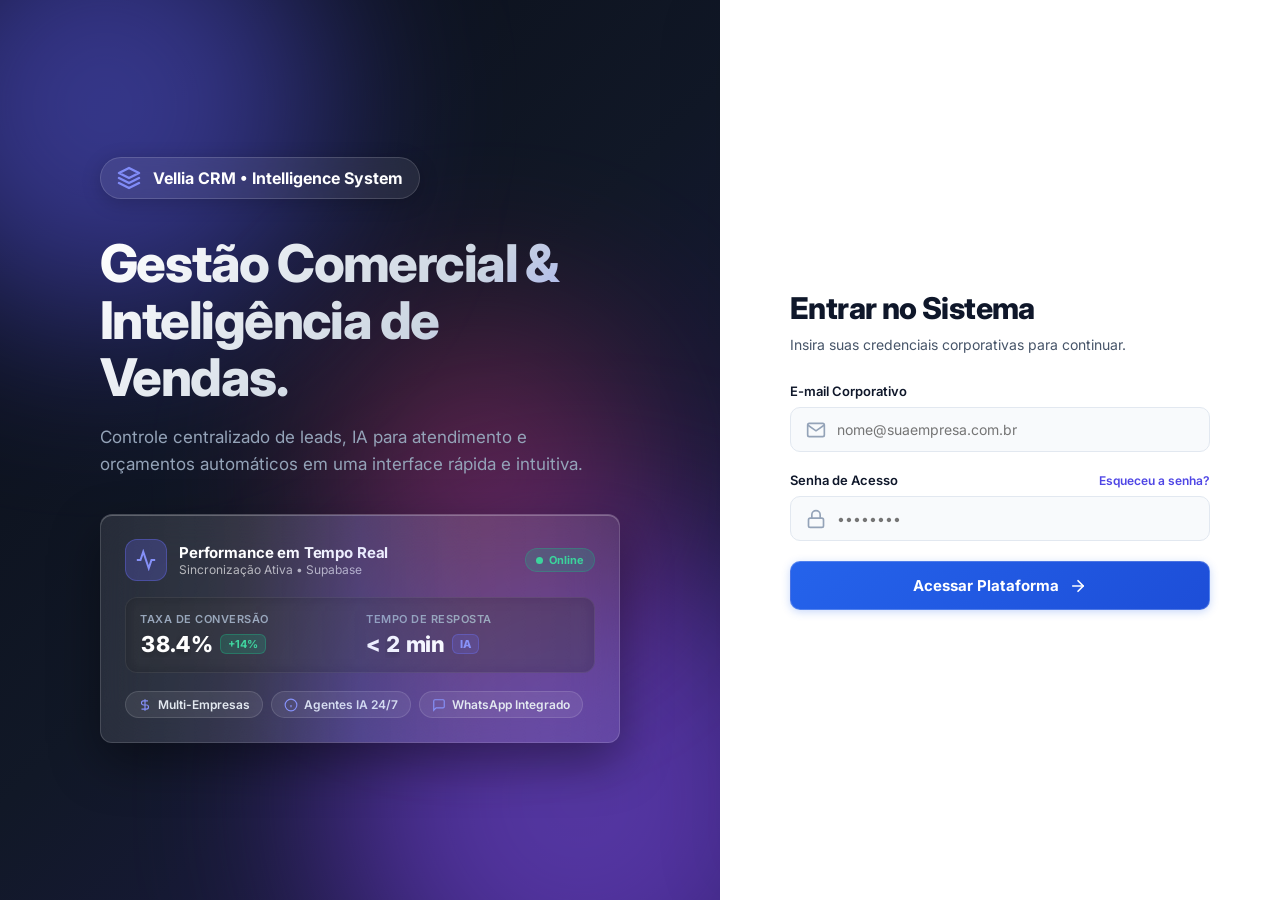
==== commit 52055846: "feat(hero): animar card de entrada com roleta giratória de números e efeito 3D" ====
--- a/index.html
+++ b/index.html
@@ -62,29 +62,48 @@
                 <h1 class="hero-title">Gestão Comercial & Inteligência de Vendas.</h1>
                 <p class="hero-subtitle">Controle centralizado de leads, IA para atendimento e orçamentos automáticos em uma interface rápida e intuitiva.</p>
                 
-                <!-- Glassmorphism Floating Card de Demonstração -->
-                <div class="hero-glass-card">
+                <!-- Glassmorphism Floating Card de Demonstração com Rotação 3D & Números Giratórios -->
+                <div class="hero-glass-card" id="hero-live-card">
                     <div style="display: flex; align-items: center; justify-content: space-between; margin-bottom: 16px;">
                         <div style="display: flex; align-items: center; gap: 12px;">
-                            <div style="width: 42px; height: 42px; border-radius: 12px; background: rgba(99,102,241,0.25); display: flex; align-items: center; justify-content: center; border: 1px solid rgba(99,102,241,0.4);">
-                                <svg width="22" height="22" viewBox="0 0 24 24" fill="none" stroke="#818cf8" stroke-width="2.2"><polyline points="22 12 18 12 15 21 9 3 6 12 2 12"/></svg>
+                            <div class="hero-pulse-box" style="width: 42px; height: 42px; border-radius: 12px; background: rgba(99,102,241,0.25); display: flex; align-items: center; justify-content: center; border: 1px solid rgba(99,102,241,0.4);">
+                                <svg class="hero-pulse-icon" width="22" height="22" viewBox="0 0 24 24" fill="none" stroke="#818cf8" stroke-width="2.2"><polyline points="22 12 18 12 15 21 9 3 6 12 2 12"/></svg>
+                                <span class="hero-pulse-ring"></span>
                             </div>
                             <div>
-                                <div style="font-weight: 700; font-size: 15px; color: #fff;">Performance em Tempo Real</div>
-                                <div style="font-size: 12px; color: rgba(255,255,255,0.65);">Sincronização Ativa &bull; Supabase</div>
-                            </div>
-                        </div>
-                        <span style="font-size: 11px; font-weight: 700; background: rgba(16,185,129,0.2); color: #34d399; border: 1px solid rgba(16,185,129,0.3); padding: 4px 10px; border-radius: 9999px;">● Online</span>
-                    </div>
-
-                    <div style="display: grid; grid-template-columns: 1fr 1fr; gap: 12px; background: rgba(0,0,0,0.2); padding: 14px; border-radius: 12px; border: 1px solid rgba(255,255,255,0.06); margin-bottom: 16px;">
+                                <div style="font-weight: 700; font-size: 15px; color: #fff; letter-spacing: -0.01em;">Performance em Tempo Real</div>
+                                <div id="hero-live-subtitle" style="font-size: 12px; color: rgba(255,255,255,0.65); transition: color 0.3s;">Sincronização Ativa &bull; Supabase</div>
+                            </div>
+                        </div>
+                        <span class="hero-online-badge" style="font-size: 11px; font-weight: 700; background: rgba(16,185,129,0.2); color: #34d399; border: 1px solid rgba(16,185,129,0.3); padding: 4px 10px; border-radius: 9999px; display: inline-flex; align-items: center; gap: 6px;">
+                            <span class="hero-online-dot"></span> Online
+                        </span>
+                    </div>
+
+                    <div style="display: grid; grid-template-columns: 1fr 1fr; gap: 12px; background: rgba(0,0,0,0.25); padding: 14px; border-radius: 12px; border: 1px solid rgba(255,255,255,0.08); margin-bottom: 16px; backdrop-filter: blur(8px);">
                         <div>
-                            <div style="font-size: 11px; color: #94a3b8; font-weight: 600;">Taxa de Conversão</div>
-                            <div style="font-size: 20px; font-weight: 800; color: #fff; margin-top: 2px;">38.4% <span style="font-size: 11px; color: #34d399; font-weight: 700;">+14%</span></div>
+                            <div style="font-size: 11px; color: #94a3b8; font-weight: 600; text-transform: uppercase; letter-spacing: 0.5px;">Taxa de Conversão</div>
+                            <div style="display: flex; align-items: center; gap: 8px; margin-top: 4px;">
+                                <div class="hero-odometer-box" id="hero-conversion-box" title="Taxa calculada em tempo real">
+                                    <span class="hero-reel-container" id="reel-conv-tens"><span class="hero-reel-strip"><div class="hero-reel-num">3</div></span></span>
+                                    <span class="hero-reel-container" id="reel-conv-units"><span class="hero-reel-strip"><div class="hero-reel-num">8</div></span></span>
+                                    <span class="hero-odometer-static">.</span>
+                                    <span class="hero-reel-container" id="reel-conv-dec"><span class="hero-reel-strip"><div class="hero-reel-num">4</div></span></span>
+                                    <span class="hero-odometer-static">%</span>
+                                </div>
+                                <span id="hero-conversion-growth" class="hero-badge-glow" style="font-size: 11px; color: #34d399; font-weight: 700; background: rgba(16,185,129,0.2); border: 1px solid rgba(16,185,129,0.35); padding: 2px 7px; border-radius: 6px; white-space: nowrap;">+14%</span>
+                            </div>
                         </div>
                         <div>
-                            <div style="font-size: 11px; color: #94a3b8; font-weight: 600;">Tempo de Resposta</div>
-                            <div style="font-size: 20px; font-weight: 800; color: #fff; margin-top: 2px;">&lt; 2 min <span style="font-size: 11px; color: #818cf8; font-weight: 700;">IA</span></div>
+                            <div style="font-size: 11px; color: #94a3b8; font-weight: 600; text-transform: uppercase; letter-spacing: 0.5px;">Tempo de Resposta</div>
+                            <div style="display: flex; align-items: center; gap: 8px; margin-top: 4px;">
+                                <div class="hero-odometer-box" id="hero-response-box" title="Latência de resposta com agentes IA">
+                                    <span class="hero-odometer-static">&lt;&nbsp;</span>
+                                    <span class="hero-reel-container" id="reel-resp-val"><span class="hero-reel-strip"><div class="hero-reel-num">2</div></span></span>
+                                    <span class="hero-odometer-static">&nbsp;min</span>
+                                </div>
+                                <span class="hero-badge-glow" style="font-size: 11px; color: #818cf8; font-weight: 800; background: rgba(99,102,241,0.2); border: 1px solid rgba(99,102,241,0.4); padding: 2px 7px; border-radius: 6px;">IA</span>
+                            </div>
                         </div>
                     </div>
 
@@ -1974,8 +1993,8 @@
                             <span>⚡ Mornos</span>
                             <span class="pill-badge pill-badge-warm" id="pill-count-warm">0</span>
                         </button>
-                        <button class="crm-pill-filter" data-filter="nocontact">
-                            <span>⚠️ Sem Contato (+3d)</span>
+                        <button class="crm-pill-filter" data-filter="nocontact" id="pill-filter-nocontact">
+                            <span>⚡ Fila Follow-up (+3d)</span>
                             <span class="pill-badge pill-badge-nocontact" id="pill-count-nocontact">0</span>
                         </button>
                         <button class="crm-pill-filter" data-filter="highvalue">
@@ -2301,61 +2320,108 @@
                 <div id="view-contracts" class="spa-view" style="display: none;">
                     <!-- CONTAINER 1: LISTAGEM DE CONTRATOS -->
                     <div id="contracts-list-container">
-                        <div style="display: flex; justify-content: space-between; align-items: center; margin-bottom: 24px; flex-wrap: wrap; gap: 12px;">
+                        <div style="display: flex; justify-content: space-between; align-items: center; margin-bottom: 22px; flex-wrap: wrap; gap: 14px;">
                             <div>
-                                <h2 style="font-size: 20px; font-weight: 700; color: var(--text-primary); margin: 0; letter-spacing: -0.02em;">Gestão de Contratos</h2>
-                                <p style="color: var(--text-muted); font-size: 13px; margin-top: 4px;">Acompanhe contratos ativos, renovações e faturamentos recorrentes.</p>
-                            </div>
-                            <button class="btn btn-primary" id="btn-new-contract" style="display: inline-flex; align-items: center; gap: 8px; font-size: 13px; font-weight: 600; padding: 8px 16px;">
-                                <svg width="16" height="16" viewBox="0 0 24 24" fill="none" stroke="currentColor" stroke-width="2"><line x1="12" y1="5" x2="12" y2="19"/><line x1="5" y1="12" x2="19" y2="12"/></svg>
-                                <span>Novo Contrato</span>
-                            </button>
+                                <div style="display: flex; align-items: center; gap: 10px;">
+                                    <h2 style="font-size: 22px; font-weight: 800; color: var(--text-primary); margin: 0; letter-spacing: -0.02em;">Gestão de Contratos</h2>
+                                    <span style="font-size: 11px; font-weight: 700; color: var(--primary); background: rgba(99, 102, 241, 0.12); padding: 3px 9px; border-radius: 9999px; border: 1px solid rgba(99, 102, 241, 0.25);">SaaS Recorrência & SLA</span>
+                                </div>
+                                <p style="color: var(--text-muted); font-size: 13px; margin: 4px 0 0 0;">Acompanhe contratos ativos, faturamento recorrente (MRR), vigências e renovações.</p>
+                            </div>
+                            <div style="display: flex; align-items: center; gap: 10px;">
+                                <button class="btn btn-primary" id="btn-new-contract" style="display: inline-flex; align-items: center; gap: 8px; font-size: 13px; font-weight: 700; padding: 10px 18px; border-radius: 10px; box-shadow: 0 4px 14px rgba(79, 70, 229, 0.35); cursor: pointer;">
+                                    <svg width="16" height="16" viewBox="0 0 24 24" fill="none" stroke="currentColor" stroke-width="2.5"><line x1="12" y1="5" x2="12" y2="19"/><line x1="5" y1="12" x2="19" y2="12"/></svg>
+                                    <span>Novo Contrato</span>
+                                </button>
+                            </div>
                         </div>
                         
                         <!-- KPI Cards de Contratos -->
-                        <div style="display: grid; grid-template-columns: repeat(auto-fit, minmax(220px, 1fr)); gap: 16px; margin-bottom: 24px;">
-                            <div class="vellia-card stat-card" style="padding: 16px 20px; display: flex; align-items: center; justify-content: space-between;">
+                        <div style="display: grid; grid-template-columns: repeat(auto-fit, minmax(220px, 1fr)); gap: 16px; margin-bottom: 20px;">
+                            <div class="vellia-card stat-card" style="padding: 16px 20px; display: flex; align-items: center; justify-content: space-between; border-radius: 14px;">
                                 <div class="stat-info" style="display: flex; flex-direction: column; gap: 3px;">
                                     <span class="stat-label">Contratos Ativos</span>
-                                    <span class="stat-value" id="contract-stat-active">0</span>
-                                </div>
-                                <div class="stat-icon-box" style="background: rgba(98, 87, 245, 0.08); color: var(--primary);">
-                                    <svg width="20" height="20" viewBox="0 0 24 24" fill="none" stroke="currentColor" stroke-width="2"><path d="M14 2H6a2 2 0 0 0-2 2v16a2 2 0 0 0 2 2h12a2 2 0 0 0 2-2V8z"/><polyline points="14 2 14 8 20 8"/><line x1="16" y1="13" x2="8" y2="13"/><line x1="16" y1="17" x2="8" y2="17"/></svg>
-                                </div>
-                            </div>
-                            <div class="vellia-card stat-card" style="padding: 16px 20px; display: flex; align-items: center; justify-content: space-between;">
+                                    <span class="stat-value" id="contract-stat-active" style="font-size: 22px; font-weight: 800; color: var(--text-primary);">0</span>
+                                    <span style="font-size: 11px; color: var(--text-muted);">em vigência regular</span>
+                                </div>
+                                <div class="stat-icon-box" style="width: 44px; height: 44px; border-radius: 12px; background: rgba(99, 102, 241, 0.1); color: var(--primary); display: flex; align-items: center; justify-content: center;">
+                                    <svg width="22" height="22" viewBox="0 0 24 24" fill="none" stroke="currentColor" stroke-width="2"><path d="M14 2H6a2 2 0 0 0-2 2v16a2 2 0 0 0 2 2h12a2 2 0 0 0 2-2V8z"/><polyline points="14 2 14 8 20 8"/><line x1="16" y1="13" x2="8" y2="13"/><line x1="16" y1="17" x2="8" y2="17"/></svg>
+                                </div>
+                            </div>
+                            <div class="vellia-card stat-card" style="padding: 16px 20px; display: flex; align-items: center; justify-content: space-between; border-radius: 14px;">
                                 <div class="stat-info" style="display: flex; flex-direction: column; gap: 3px;">
                                     <span class="stat-label">Receita Recorrente (MRR)</span>
-                                    <span class="stat-value" id="contract-stat-mrr" style="color: var(--primary);">R$ 0,00</span>
-                                </div>
-                                <div class="stat-icon-box success" style="background: #ECFDF5; color: #16A36A;">
-                                    <svg width="20" height="20" viewBox="0 0 24 24" fill="none" stroke="currentColor" stroke-width="2"><polyline points="23 6 13.5 15.5 8.5 10.5 1 18"/><polyline points="17 6 23 6 23 12"/></svg>
-                                </div>
-                            </div>
-                            <div class="vellia-card stat-card" style="padding: 16px 20px; display: flex; align-items: center; justify-content: space-between;">
+                                    <span class="stat-value" id="contract-stat-mrr" style="font-size: 22px; font-weight: 800; color: #059669;">R$ 0,00</span>
+                                    <span style="font-size: 11px; color: var(--text-muted);">faturamento mensal</span>
+                                </div>
+                                <div class="stat-icon-box success" style="width: 44px; height: 44px; border-radius: 12px; background: #ECFDF5; color: #10B981; display: flex; align-items: center; justify-content: center;">
+                                    <svg width="22" height="22" viewBox="0 0 24 24" fill="none" stroke="currentColor" stroke-width="2.2"><polyline points="23 6 13.5 15.5 8.5 10.5 1 18"/><polyline points="17 6 23 6 23 12"/></svg>
+                                </div>
+                            </div>
+                            <div class="vellia-card stat-card" style="padding: 16px 20px; display: flex; align-items: center; justify-content: space-between; border-radius: 14px;">
                                 <div class="stat-info" style="display: flex; flex-direction: column; gap: 3px;">
-                                    <span class="stat-label">Valor Total Contratado (TCV)</span>
-                                    <span class="stat-value" id="contract-stat-tcv">R$ 0,00</span>
-                                </div>
-                                <div class="stat-icon-box" style="background: #F1F5F9; color: #475569;">
-                                    <svg width="20" height="20" viewBox="0 0 24 24" fill="none" stroke="currentColor" stroke-width="2"><line x1="12" y1="1" x2="12" y2="23"/><path d="M17 5H9.5a3.5 3.5 0 0 0 0 7h5a3.5 3.5 0 0 1 0 7H6"/></svg>
-                                </div>
-                            </div>
+                                    <span class="stat-label">Valor Total (TCV)</span>
+                                    <span class="stat-value" id="contract-stat-tcv" style="font-size: 22px; font-weight: 800; color: var(--text-primary);">R$ 0,00</span>
+                                    <span style="font-size: 11px; color: var(--text-muted);">carteira total contratada</span>
+                                </div>
+                                <div class="stat-icon-box" style="width: 44px; height: 44px; border-radius: 12px; background: rgba(59, 130, 246, 0.1); color: #2563EB; display: flex; align-items: center; justify-content: center;">
+                                    <svg width="22" height="22" viewBox="0 0 24 24" fill="none" stroke="currentColor" stroke-width="2.2"><line x1="12" y1="1" x2="12" y2="23"/><path d="M17 5H9.5a3.5 3.5 0 0 0 0 7h5a3.5 3.5 0 0 1 0 7H6"/></svg>
+                                </div>
+                            </div>
+                            <div class="vellia-card stat-card" style="padding: 16px 20px; display: flex; align-items: center; justify-content: space-between; border-radius: 14px;">
+                                <div class="stat-info" style="display: flex; flex-direction: column; gap: 3px;">
+                                    <span class="stat-label">Vencendo (Próximos 30d)</span>
+                                    <span class="stat-value" id="contract-stat-expiring" style="font-size: 22px; font-weight: 800; color: #D97706;">0</span>
+                                    <span style="font-size: 11px; color: var(--text-muted);">atenção para renovação</span>
+                                </div>
+                                <div class="stat-icon-box warning" style="width: 44px; height: 44px; border-radius: 12px; background: #FFFBEB; color: #F59E0B; display: flex; align-items: center; justify-content: center;">
+                                    <svg width="22" height="22" viewBox="0 0 24 24" fill="none" stroke="currentColor" stroke-width="2.2"><circle cx="12" cy="12" r="10"/><line x1="12" y1="8" x2="12" y2="12"/><line x1="12" y1="16" x2="12.01" y2="16"/></svg>
+                                </div>
+                            </div>
+                        </div>
+
+                        <!-- Barra de Filtros em Pílula (Pill Filters) -->
+                        <div class="crm-pill-filters-bar" id="contracts-pill-filters" style="margin-bottom: 16px; display: flex; gap: 8px; flex-wrap: wrap; align-items: center;">
+                            <button class="crm-pill-filter active" data-contract-filter="all" type="button">
+                                <span>📋 Todos</span>
+                                <span class="pill-badge" id="contract-pill-count-all">0</span>
+                            </button>
+                            <button class="crm-pill-filter" data-contract-filter="Ativo" type="button">
+                                <span>🟢 Ativos</span>
+                                <span class="pill-badge" id="contract-pill-count-active">0</span>
+                            </button>
+                            <button class="crm-pill-filter" data-contract-filter="Vencendo" type="button">
+                                <span>🟡 Vencendo em 30d</span>
+                                <span class="pill-badge" id="contract-pill-count-expiring">0</span>
+                            </button>
+                            <button class="crm-pill-filter" data-contract-filter="Em formalização" type="button">
+                                <span>🔵 Em Formalização</span>
+                                <span class="pill-badge" id="contract-pill-count-formalizing">0</span>
+                            </button>
+                            <button class="crm-pill-filter" data-contract-filter="Encerrado" type="button">
+                                <span>⚪ Encerrados</span>
+                                <span class="pill-badge" id="contract-pill-count-closed">0</span>
+                            </button>
                         </div>
                         
-                        <div class="vellia-card" style="padding: 0; overflow: hidden; margin-bottom: 24px;">
-                            <div style="display: flex; gap: 12px; padding: 16px 20px; border-bottom: 1px solid var(--border-color); flex-wrap: wrap; background: #FFFFFF; align-items: center;">
-                                <div class="search-box" style="flex: 1; min-width: 250px; position: relative;">
-                                    <svg width="16" height="16" viewBox="0 0 24 24" fill="none" stroke="currentColor" stroke-width="2" style="position: absolute; left: 12px; top: 11px; color: #94A3B8;"><circle cx="11" cy="11" r="8"/><line x1="21" y1="21" x2="16.65" y2="16.65"/></svg>
-                                    <input type="text" id="contracts-search" class="form-control" style="padding-left: 38px; height: 38px; font-size: 13px;" placeholder="Buscar por cliente, CNPJ ou número...">
-                                </div>
-                                <select id="contracts-filter-status" class="form-control" style="width: auto; height: 38px; font-size: 13px;">
-                                    <option value="all">Todos os Status</option>
-                                    <option value="Ativo">Ativos</option>
-                                    <option value="Em formalização">Em formalização</option>
-                                    <option value="Vencendo">Próximos do Vencimento</option>
-                                    <option value="Encerrado">Encerrados</option>
-                                </select>
+                        <div class="vellia-card" style="padding: 0; overflow: hidden; margin-bottom: 24px; border-radius: 14px; border: 1px solid var(--border-color); box-shadow: var(--shadow-sm);">
+                            <div style="display: flex; gap: 12px; padding: 14px 18px; border-bottom: 1px solid var(--border-color); flex-wrap: wrap; background: var(--bg-surface); align-items: center; justify-content: space-between;">
+                                <div style="flex: 1; min-width: 280px; position: relative; max-width: 520px;">
+                                    <svg width="16" height="16" viewBox="0 0 24 24" fill="none" stroke="currentColor" stroke-width="2.2" style="position: absolute; left: 14px; top: 12px; color: var(--text-muted);"><circle cx="11" cy="11" r="8"/><line x1="21" y1="21" x2="16.65" y2="16.65"/></svg>
+                                    <input type="text" id="contracts-search" class="form-control" style="padding-left: 40px; padding-right: 32px; height: 40px; font-size: 13px; border-radius: 10px; border: 1.5px solid var(--border-color); width: 100%; box-sizing: border-box;" placeholder="Buscar por cliente, CNPJ, número ou vendedor...">
+                                    <button type="button" id="btn-clear-contracts-search" style="display: none; position: absolute; right: 10px; top: 11px; background: none; border: none; color: var(--text-muted); cursor: pointer; padding: 2px;" title="Limpar busca">
+                                        <svg width="14" height="14" viewBox="0 0 24 24" fill="none" stroke="currentColor" stroke-width="2.5"><line x1="18" y1="6" x2="6" y2="18"/><line x1="6" y1="6" x2="18" y2="18"/></svg>
+                                    </button>
+                                </div>
+                                <div style="display: flex; align-items: center; gap: 10px;">
+                                    <select id="contracts-filter-status" class="form-control" style="width: auto; height: 40px; font-size: 13px; border-radius: 10px; padding: 0 14px; font-weight: 500;">
+                                        <option value="all">Todos os Status</option>
+                                        <option value="Ativo">Ativos</option>
+                                        <option value="Em formalização">Em formalização</option>
+                                        <option value="Vencendo">Próximos do Vencimento</option>
+                                        <option value="Encerrado">Encerrados</option>
+                                    </select>
+                                </div>
                             </div>
                             
                             <div class="table-responsive" style="margin: 0;">
@@ -2363,12 +2429,12 @@
                                     <thead>
                                         <tr>
                                             <th>Número</th>
-                                            <th>Cliente / Oportunidade</th>
+                                            <th>Cliente / Contratante</th>
                                             <th>Valor Total</th>
                                             <th>Recorrente (MRR)</th>
-                                            <th>Vigência</th>
+                                            <th>Vigência & Prazos</th>
                                             <th>Status</th>
-                                            <th style="text-align: right;">Ações</th>
+                                            <th style="text-align: right; min-width: 130px; padding-right: 20px;">Ações</th>
                                         </tr>
                                     </thead>
                                     <tbody id="contracts-table-body">
@@ -2865,7 +2931,7 @@
                                         <th>Última Interação</th>
                                         <th>Dias Ocioso</th>
                                         <th>Status do Relacionamento</th>
-                                        <th style="text-align: right;">Ações</th>
+                                        <th style="text-align: right; min-width: 130px; padding-right: 20px;">Ações</th>
                                     </tr>
                                 </thead>
                                 <tbody>
@@ -2883,120 +2949,140 @@
 
                     <!-- CONTAINER 1: LISTAGEM, FILTROS, KPIS E ANÁLISE DE PROPOSTAS -->
                     <div id="proposals-list-container">
-                        <!-- KPI Cards de Propostas -->
-                        <div style="display: grid; grid-template-columns: repeat(auto-fit, minmax(170px, 1fr)); gap: 14px; margin-bottom: 24px;">
-                            <div class="vellia-card stat-card" style="padding: 14px 16px; display: flex; align-items: center; justify-content: space-between;">
-                                <div class="stat-info" style="display: flex; flex-direction: column; gap: 3px;">
-                                    <span class="stat-label" style="font-size: 11px; font-weight: 600; color: #64748B; text-transform: uppercase; letter-spacing: 0.03em;">Total de Propostas</span>
-                                    <span class="stat-value" id="prop-stat-total" style="font-size: 20px; font-weight: 700; color: #111827; line-height: 1.2;">0</span>
-                                </div>
-                                <div class="stat-icon-box" style="width: 36px; height: 36px; border-radius: 8px; background: #F1F3F7; color: #4B5563; display: flex; align-items: center; justify-content: center; flex-shrink: 0;">
-                                    <svg width="18" height="18" viewBox="0 0 24 24" fill="none" stroke="currentColor" stroke-width="2" stroke-linecap="round" stroke-linejoin="round"><path d="M14 2H6a2 2 0 0 0-2 2v16a2 2 0 0 0 2 2h12a2 2 0 0 0 2-2V8z"/><polyline points="14 2 14 8 20 8"/></svg>
-                                </div>
-                            </div>
-                            
-                            <div class="vellia-card stat-card" style="padding: 14px 16px; display: flex; align-items: center; justify-content: space-between;">
-                                <div class="stat-info" style="display: flex; flex-direction: column; gap: 3px;">
-                                    <span class="stat-label" style="font-size: 11px; font-weight: 600; color: #64748B; text-transform: uppercase; letter-spacing: 0.03em;">Aguardando Retorno</span>
-                                    <span class="stat-value" id="prop-stat-sent" style="font-size: 20px; font-weight: 700; color: #111827; line-height: 1.2;">0</span>
-                                </div>
-                                <div class="stat-icon-box" style="width: 36px; height: 36px; border-radius: 8px; background: #FFFBEB; color: #D97706; display: flex; align-items: center; justify-content: center; flex-shrink: 0;">
-                                    <svg width="18" height="18" viewBox="0 0 24 24" fill="none" stroke="currentColor" stroke-width="2" stroke-linecap="round" stroke-linejoin="round"><circle cx="12" cy="12" r="10"/><polyline points="12 6 12 12 16 14"/></svg>
-                                </div>
-                            </div>
-
-                            <div class="vellia-card stat-card" style="padding: 14px 16px; display: flex; align-items: center; justify-content: space-between;">
-                                <div class="stat-info" style="display: flex; flex-direction: column; gap: 3px;">
-                                    <span class="stat-label" style="font-size: 11px; font-weight: 600; color: #64748B; text-transform: uppercase; letter-spacing: 0.03em;">Vendas Ganhas</span>
-                                    <span class="stat-value" id="prop-stat-won" style="font-size: 20px; font-weight: 700; color: #16A36A; line-height: 1.2;">0</span>
-                                </div>
-                                <div class="stat-icon-box" style="width: 36px; height: 36px; border-radius: 8px; background: #ECFDF5; color: #16A36A; display: flex; align-items: center; justify-content: center; flex-shrink: 0;">
-                                    <svg width="18" height="18" viewBox="0 0 24 24" fill="none" stroke="currentColor" stroke-width="2" stroke-linecap="round" stroke-linejoin="round"><polyline points="20 6 9 17 4 12"/></svg>
-                                </div>
-                            </div>
-
-                            <div class="vellia-card stat-card" style="padding: 14px 16px; display: flex; align-items: center; justify-content: space-between;">
-                                <div class="stat-info" style="display: flex; flex-direction: column; gap: 3px;">
-                                    <span class="stat-label" style="font-size: 11px; font-weight: 600; color: #64748B; text-transform: uppercase; letter-spacing: 0.03em;">Perdas</span>
-                                    <span class="stat-value" id="prop-stat-lost" style="font-size: 20px; font-weight: 700; color: #DC2626; line-height: 1.2;">0</span>
-                                </div>
-                                <div class="stat-icon-box" style="width: 36px; height: 36px; border-radius: 8px; background: #FEF2F2; color: #DC2626; display: flex; align-items: center; justify-content: center; flex-shrink: 0;">
-                                    <svg width="18" height="18" viewBox="0 0 24 24" fill="none" stroke="currentColor" stroke-width="2" stroke-linecap="round" stroke-linejoin="round"><line x1="18" y1="6" x2="6" y2="18"/><line x1="6" y1="6" x2="18" y2="18"/></svg>
-                                </div>
-                            </div>
-
-                            <div class="vellia-card stat-card" style="padding: 14px 16px; display: flex; align-items: center; justify-content: space-between;">
-                                <div class="stat-info" style="display: flex; flex-direction: column; gap: 3px;">
-                                    <span class="stat-label" style="font-size: 11px; font-weight: 600; color: #64748B; text-transform: uppercase; letter-spacing: 0.03em;">Receita Gerada</span>
-                                    <span class="stat-value" id="prop-stat-revenue" style="font-size: 17px; font-weight: 700; color: #16A36A; line-height: 1.2;">R$ 0</span>
-                                </div>
-                                <div class="stat-icon-box" style="width: 36px; height: 36px; border-radius: 8px; background: #ECFDF5; color: #16A36A; display: flex; align-items: center; justify-content: center; flex-shrink: 0;">
-                                    <svg width="18" height="18" viewBox="0 0 24 24" fill="none" stroke="currentColor" stroke-width="2" stroke-linecap="round" stroke-linejoin="round"><line x1="12" y1="1" x2="12" y2="23"/><path d="M17 5H9.5a3.5 3.5 0 0 0 0 7h5a3.5 3.5 0 0 1 0 7H6"/></svg>
-                                </div>
-                            </div>
-
-                            <div class="vellia-card stat-card" style="padding: 14px 16px; display: flex; align-items: center; justify-content: space-between;">
-                                <div class="stat-info" style="display: flex; flex-direction: column; gap: 3px;">
-                                    <span class="stat-label" style="font-size: 11px; font-weight: 600; color: #64748B; text-transform: uppercase; letter-spacing: 0.03em;">Em Pipeline</span>
-                                    <span class="stat-value" id="prop-stat-pipeline" style="font-size: 17px; font-weight: 700; color: #6257F5; line-height: 1.2;">R$ 0</span>
-                                </div>
-                                <div class="stat-icon-box" style="width: 36px; height: 36px; border-radius: 8px; background: #F0EEFF; color: #6257F5; display: flex; align-items: center; justify-content: center; flex-shrink: 0;">
-                                    <svg width="18" height="18" viewBox="0 0 24 24" fill="none" stroke="currentColor" stroke-width="2" stroke-linecap="round" stroke-linejoin="round"><polyline points="23 6 13.5 15.5 8.5 10.5 1 18"/><polyline points="17 6 23 6 23 12"/></svg>
-                                </div>
-                            </div>
-
-                            <div class="vellia-card stat-card" style="padding: 14px 16px; display: flex; align-items: center; justify-content: space-between;">
-                                <div class="stat-info" style="display: flex; flex-direction: column; gap: 3px;">
-                                    <span class="stat-label" style="font-size: 11px; font-weight: 600; color: #64748B; text-transform: uppercase; letter-spacing: 0.03em;">Conversão</span>
-                                    <span class="stat-value" id="prop-stat-conv" style="font-size: 20px; font-weight: 700; color: #D97706; line-height: 1.2;">0%</span>
-                                </div>
-                                <div class="stat-icon-box" style="width: 36px; height: 36px; border-radius: 8px; background: #FFFBEB; color: #D97706; display: flex; align-items: center; justify-content: center; flex-shrink: 0;">
-                                    <svg width="18" height="18" viewBox="0 0 24 24" fill="none" stroke="currentColor" stroke-width="2" stroke-linecap="round" stroke-linejoin="round"><line x1="18" y1="20" x2="18" y2="10"/><line x1="12" y1="20" x2="12" y2="4"/><line x1="6" y1="20" x2="6" y2="14"/></svg>
-                                </div>
-                            </div>
-                        </div>
-
-                        <!-- Barra de ações e filtros -->
-                        <div class="crm-header-bar" style="margin-bottom: 16px; flex-wrap: wrap; gap: 12px;">
-                            <div class="filter-group" style="min-width: 220px;">
-                                <label for="proposals-search">Buscar</label>
-                                <input type="text" id="proposals-search" class="filter-control" placeholder="Empresa, contato ou título...">
-                            </div>
-                            <div class="filter-group" style="min-width: 160px;">
-                                <label for="proposals-filter-status">Status</label>
-                                <select id="proposals-filter-status" class="filter-control" style="height: 38px;">
-                                    <option value="all">Todos</option>
-                                    <option value="Enviada">Enviada</option>
-                                    <option value="Em Negociação">Em Negociação</option>
-                                    <option value="Aguardando Agendamento">Aguardando Agendamento</option>
-                                    <option value="Agendada">Agendada</option>
-                                    <option value="Ganho">Ganho</option>
-                                    <option value="Perdido">Perdido</option>
-                                    <option value="Cancelada">Cancelada</option>
-                                </select>
-                            </div>
-                            <div style="margin-left: auto; margin-top: auto; display: flex; gap: 10px; flex-wrap: wrap;">
-                                <button id="btn-sync-proposals-supabase" class="btn btn-outline" style="border-color: #10b981; color: #10b981; display: flex; align-items: center; gap: 6px; height: 38px; font-weight: 600;" title="Sincronizar propostas com o Supabase">
-                                    <svg width="16" height="16" viewBox="0 0 24 24" fill="none" stroke="currentColor" stroke-width="2.5" stroke-linecap="round" stroke-linejoin="round"><path d="M21.5 2v6h-6M2.5 22v-6h6M2 11.5a10 10 0 0 1 18.8-4.3M22 12.5a10 10 0 0 1-18.8 4.2"/></svg>
+                        <!-- Top Header SaaS de Propostas -->
+                        <div style="display: flex; justify-content: space-between; align-items: center; margin-bottom: 22px; flex-wrap: wrap; gap: 14px;">
+                            <div>
+                                <div style="display: flex; align-items: center; gap: 10px;">
+                                    <h2 style="font-size: 22px; font-weight: 800; color: var(--text-primary); margin: 0; letter-spacing: -0.02em;">Propostas Comerciais</h2>
+                                    <span style="font-size: 11px; font-weight: 700; color: #2563EB; background: rgba(37, 99, 235, 0.1); padding: 3px 9px; border-radius: 9999px; border: 1px solid rgba(37, 99, 235, 0.25);">Pipeline & Orçamentos</span>
+                                </div>
+                                <p style="color: var(--text-muted); font-size: 13px; margin: 4px 0 0 0;">Acompanhe negociações em andamento, orçamentos emitidos, fechamentos e conversões de vendas.</p>
+                            </div>
+                            <div style="display: flex; align-items: center; gap: 10px; flex-wrap: wrap;">
+                                <button id="btn-sync-proposals-supabase" class="btn btn-outline" style="border-color: #10B981; color: #059669; background: rgba(16, 185, 129, 0.05); display: inline-flex; align-items: center; gap: 6px; font-size: 12.5px; font-weight: 600; padding: 8px 14px; border-radius: 10px;" title="Sincronizar propostas com o Supabase">
+                                    <svg width="15" height="15" viewBox="0 0 24 24" fill="none" stroke="currentColor" stroke-width="2.2"><path d="M21.5 2v6h-6M2.5 22v-6h6M2 11.5a10 10 0 0 1 18.8-4.3M22 12.5a10 10 0 0 1-18.8 4.2"/></svg>
                                     <span>Sincronizar Nuvem</span>
                                 </button>
-                                <button id="btn-export-pdf-report" class="btn btn-outline" style="border-color: var(--primary); color: var(--primary); display: flex; align-items: center; gap: 6px; height: 38px;">
-                                    <svg width="16" height="16" viewBox="0 0 24 24" fill="none" stroke="currentColor" stroke-width="2.5" stroke-linecap="round" stroke-linejoin="round"><path d="M14 2H6a2 2 0 0 0-2 2v16a2 2 0 0 0 2 2h12a2 2 0 0 0 2-2V8z"/><polyline points="14 2 14 8 20 8"/><line x1="16" y1="13" x2="8" y2="13"/><line x1="16" y1="17" x2="8" y2="17"/><polyline points="10 9 9 9 8 9"/></svg>
+                                <button id="btn-export-pdf-report" class="btn btn-outline" style="border-color: var(--primary); color: var(--primary); background: rgba(99, 102, 241, 0.05); display: inline-flex; align-items: center; gap: 6px; font-size: 12.5px; font-weight: 600; padding: 8px 14px; border-radius: 10px;" title="Exportar relatório de propostas em PDF">
+                                    <svg width="15" height="15" viewBox="0 0 24 24" fill="none" stroke="currentColor" stroke-width="2.2"><path d="M14 2H6a2 2 0 0 0-2 2v16a2 2 0 0 0 2 2h12a2 2 0 0 0 2-2V8z"/><polyline points="14 2 14 8 20 8"/><line x1="16" y1="13" x2="8" y2="13"/><line x1="16" y1="17" x2="8" y2="17"/><polyline points="10 9 9 9 8 9"/></svg>
                                     <span>Exportar PDF</span>
                                 </button>
-                                <button id="btn-voice-dictation-proposal" class="btn btn-outline" style="border-color: #8b5cf6; color: #8b5cf6; display: flex; align-items: center; gap: 6px; height: 38px; font-weight: 700; background: rgba(139, 92, 246, 0.08);">
-                                    <span style="font-size: 16px;">🎙️</span>
+                                <button id="btn-voice-dictation-proposal" class="btn btn-outline" style="border-color: #8B5CF6; color: #7C3AED; background: rgba(139, 92, 246, 0.08); display: inline-flex; align-items: center; gap: 6px; font-size: 12.5px; font-weight: 700; padding: 8px 14px; border-radius: 10px;" title="Ditar proposta por voz com inteligência artificial">
+                                    <span style="font-size: 15px;">🎙️</span>
                                     <span>Ditar Proposta IA</span>
                                 </button>
-                                <button id="btn-new-proposal" class="btn btn-primary" style="height: 38px;">
-                                    <svg width="16" height="16" viewBox="0 0 24 24" fill="none" stroke="currentColor" stroke-width="2" stroke-linecap="round" stroke-linejoin="round"><line x1="12" y1="5" x2="12" y2="19"/><line x1="5" y1="12" x2="19" y2="12"/></svg>
+                                <button id="btn-new-proposal" class="btn btn-primary" style="display: inline-flex; align-items: center; gap: 8px; font-size: 13px; font-weight: 700; padding: 9px 18px; border-radius: 10px; box-shadow: 0 4px 14px rgba(79, 70, 229, 0.35); cursor: pointer;">
+                                    <svg width="16" height="16" viewBox="0 0 24 24" fill="none" stroke="currentColor" stroke-width="2.5"><line x1="12" y1="5" x2="12" y2="19"/><line x1="5" y1="12" x2="19" y2="12"/></svg>
                                     <span>Nova Proposta</span>
                                 </button>
                             </div>
                         </div>
 
-                        <!-- Tabela de Propostas -->
-                        <div class="vellia-card" style="padding: 0; overflow: hidden; margin-bottom: 24px;">
+                        <!-- KPI Cards Modernos de Propostas -->
+                        <div style="display: grid; grid-template-columns: repeat(auto-fit, minmax(200px, 1fr)); gap: 14px; margin-bottom: 20px;">
+                            <div class="vellia-card stat-card" style="padding: 16px 18px; display: flex; align-items: center; justify-content: space-between; border-radius: 14px;">
+                                <div class="stat-info" style="display: flex; flex-direction: column; gap: 3px;">
+                                    <span class="stat-label">Pipeline em Aberto</span>
+                                    <span class="stat-value" id="prop-stat-pipeline" style="font-size: 20px; font-weight: 800; color: #4F46E5;">R$ 0,00</span>
+                                    <span style="font-size: 11px; color: var(--text-muted);">em negociação & enviadas</span>
+                                </div>
+                                <div class="stat-icon-box" style="width: 42px; height: 42px; border-radius: 12px; background: rgba(79, 70, 229, 0.1); color: #4F46E5; display: flex; align-items: center; justify-content: center;">
+                                    <svg width="20" height="20" viewBox="0 0 24 24" fill="none" stroke="currentColor" stroke-width="2.2"><polyline points="23 6 13.5 15.5 8.5 10.5 1 18"/><polyline points="17 6 23 6 23 12"/></svg>
+                                </div>
+                            </div>
+                            
+                            <div class="vellia-card stat-card" style="padding: 16px 18px; display: flex; align-items: center; justify-content: space-between; border-radius: 14px;">
+                                <div class="stat-info" style="display: flex; flex-direction: column; gap: 3px;">
+                                    <span class="stat-label">Receita Fechada (Ganha)</span>
+                                    <span class="stat-value" id="prop-stat-revenue" style="font-size: 20px; font-weight: 800; color: #059669;">R$ 0,00</span>
+                                    <span style="font-size: 11px; color: var(--text-muted);"><span id="prop-stat-won" style="font-weight: 700; color: #059669;">0</span> vendas confirmadas</span>
+                                </div>
+                                <div class="stat-icon-box success" style="width: 42px; height: 42px; border-radius: 12px; background: #ECFDF5; color: #10B981; display: flex; align-items: center; justify-content: center;">
+                                    <svg width="20" height="20" viewBox="0 0 24 24" fill="none" stroke="currentColor" stroke-width="2.2"><polyline points="20 6 9 17 4 12"/></svg>
+                                </div>
+                            </div>
+
+                            <div class="vellia-card stat-card" style="padding: 16px 18px; display: flex; align-items: center; justify-content: space-between; border-radius: 14px;">
+                                <div class="stat-info" style="display: flex; flex-direction: column; gap: 3px;">
+                                    <span class="stat-label">Taxa de Conversão</span>
+                                    <span class="stat-value" id="prop-stat-conv" style="font-size: 20px; font-weight: 800; color: #D97706;">0%</span>
+                                    <span style="font-size: 11px; color: var(--text-muted);">eficiência de fechamento</span>
+                                </div>
+                                <div class="stat-icon-box warning" style="width: 42px; height: 42px; border-radius: 12px; background: #FFFBEB; color: #F59E0B; display: flex; align-items: center; justify-content: center;">
+                                    <svg width="20" height="20" viewBox="0 0 24 24" fill="none" stroke="currentColor" stroke-width="2.2"><circle cx="12" cy="12" r="10"/><path d="M12 6v6l4 2"/></svg>
+                                </div>
+                            </div>
+
+                            <div class="vellia-card stat-card" style="padding: 16px 18px; display: flex; align-items: center; justify-content: space-between; border-radius: 14px;">
+                                <div class="stat-info" style="display: flex; flex-direction: column; gap: 3px;">
+                                    <span class="stat-label">Aguardando Retorno</span>
+                                    <span class="stat-value" id="prop-stat-sent" style="font-size: 20px; font-weight: 800; color: #2563EB;">0</span>
+                                    <span style="font-size: 11px; color: var(--text-muted);">propostas enviadas</span>
+                                </div>
+                                <div class="stat-icon-box" style="width: 42px; height: 42px; border-radius: 12px; background: rgba(37, 99, 235, 0.1); color: #2563EB; display: flex; align-items: center; justify-content: center;">
+                                    <svg width="20" height="20" viewBox="0 0 24 24" fill="none" stroke="currentColor" stroke-width="2.2"><path d="M22 2L11 13"/><path d="M22 2l-7 20-4-9-9-4 20-7z"/></svg>
+                                </div>
+                            </div>
+
+                            <div class="vellia-card stat-card" style="padding: 16px 18px; display: flex; align-items: center; justify-content: space-between; border-radius: 14px;">
+                                <div class="stat-info" style="display: flex; flex-direction: column; gap: 3px;">
+                                    <span class="stat-label">Total de Propostas</span>
+                                    <span class="stat-value" id="prop-stat-total" style="font-size: 20px; font-weight: 800; color: var(--text-primary);">0</span>
+                                    <span style="font-size: 11px; color: var(--text-muted);"><span id="prop-stat-lost" style="font-weight: 600; color: #DC2626;">0</span> perdas registradas</span>
+                                </div>
+                                <div class="stat-icon-box" style="width: 42px; height: 42px; border-radius: 12px; background: #F1F5F9; color: #475569; display: flex; align-items: center; justify-content: center;">
+                                    <svg width="20" height="20" viewBox="0 0 24 24" fill="none" stroke="currentColor" stroke-width="2.2"><path d="M14 2H6a2 2 0 0 0-2 2v16a2 2 0 0 0 2 2h12a2 2 0 0 0 2-2V8z"/><polyline points="14 2 14 8 20 8"/></svg>
+                                </div>
+                            </div>
+                        </div>
+
+                        <!-- Barra de Filtros em Pílulas (Pill Filters) -->
+                        <div class="crm-pill-filters-bar" id="proposals-pill-filters" style="margin-bottom: 16px; display: flex; gap: 8px; flex-wrap: wrap; align-items: center;">
+                            <button class="crm-pill-filter active" data-proposal-filter="all" type="button">
+                                <span>📋 Todas</span>
+                                <span class="pill-badge" id="prop-pill-count-all">0</span>
+                            </button>
+                            <button class="crm-pill-filter" data-proposal-filter="Enviada" type="button">
+                                <span>📤 Aguardando Retorno</span>
+                                <span class="pill-badge" id="prop-pill-count-sent">0</span>
+                            </button>
+                            <button class="crm-pill-filter" data-proposal-filter="Em Negociação" type="button">
+                                <span>💬 Em Negociação</span>
+                                <span class="pill-badge" id="prop-pill-count-negotiating">0</span>
+                            </button>
+                            <button class="crm-pill-filter" data-proposal-filter="Ganho" type="button">
+                                <span>✅ Ganhas</span>
+                                <span class="pill-badge" id="prop-pill-count-won">0</span>
+                            </button>
+                            <button class="crm-pill-filter" data-proposal-filter="Perdido" type="button">
+                                <span>❌ Perdidas</span>
+                                <span class="pill-badge" id="prop-pill-count-lost">0</span>
+                            </button>
+                        </div>
+
+                        <!-- Tabela de Propostas com Busca Integrada -->
+                        <div class="vellia-card" style="padding: 0; overflow: hidden; margin-bottom: 24px; border-radius: 14px; border: 1px solid var(--border-color); box-shadow: var(--shadow-sm);">
+                            <div style="display: flex; gap: 12px; padding: 14px 18px; border-bottom: 1px solid var(--border-color); flex-wrap: wrap; background: var(--bg-surface); align-items: center; justify-content: space-between;">
+                                <div style="flex: 1; min-width: 280px; position: relative; max-width: 520px;">
+                                    <svg width="16" height="16" viewBox="0 0 24 24" fill="none" stroke="currentColor" stroke-width="2.2" style="position: absolute; left: 14px; top: 12px; color: var(--text-muted);"><circle cx="11" cy="11" r="8"/><line x1="21" y1="21" x2="16.65" y2="16.65"/></svg>
+                                    <input type="text" id="proposals-search" class="form-control" style="padding-left: 40px; padding-right: 32px; height: 40px; font-size: 13px; border-radius: 10px; border: 1.5px solid var(--border-color); width: 100%; box-sizing: border-box;" placeholder="Buscar por empresa, contato, título ou valor...">
+                                    <button type="button" id="btn-clear-proposals-search" style="display: none; position: absolute; right: 10px; top: 11px; background: none; border: none; color: var(--text-muted); cursor: pointer; padding: 2px;" title="Limpar busca">
+                                        <svg width="14" height="14" viewBox="0 0 24 24" fill="none" stroke="currentColor" stroke-width="2.5"><line x1="18" y1="6" x2="6" y2="18"/><line x1="6" y1="6" x2="18" y2="18"/></svg>
+                                    </button>
+                                </div>
+                                <div style="display: flex; align-items: center; gap: 10px;">
+                                    <select id="proposals-filter-status" class="form-control" style="width: auto; height: 40px; font-size: 13px; border-radius: 10px; padding: 0 14px; font-weight: 500;">
+                                        <option value="all">Todos os Status</option>
+                                        <option value="Enviada">Enviada</option>
+                                        <option value="Em Negociação">Em Negociação</option>
+                                        <option value="Aguardando Agendamento">Aguardando Agendamento</option>
+                                        <option value="Agendada">Agendada</option>
+                                        <option value="Ganho">Ganho</option>
+                                        <option value="Perdido">Perdido</option>
+                                        <option value="Cancelada">Cancelada</option>
+                                    </select>
+                                </div>
+                            </div>
                             <div class="table-responsive">
                                 <table class="custom-table">
                                     <thead>
@@ -3124,8 +3210,8 @@
                                 </h4>
                             </div>
                             <div class="gc-card-body">
-                                <!-- Linha 1: Número, Cliente, Vendedor -->
-                                <div class="gc-grid gc-grid-3" style="margin-bottom: 14px;">
+                                <!-- Linha 1: Número, Cliente, Empresa, Vendedor -->
+                                <div class="gc-grid gc-grid-4" style="margin-bottom: 14px;">
                                     <div class="gc-form-group">
                                         <label class="gc-label" for="gc-budget-number">Número</label>
                                         <div class="gc-input-group">
@@ -3134,6 +3220,13 @@
                                                 <svg width="14" height="14" viewBox="0 0 24 24" fill="none" stroke="currentColor" stroke-width="2"><path d="M11 4H4a2 2 0 0 0-2 2v14a2 2 0 0 0 2 2h14a2 2 0 0 0 2-2v-7"/><path d="M18.5 2.5a2.121 2.121 0 0 1 3 3L12 15l-4 1 1-4 9.5-9.5z"/></svg>
                                             </button>
                                         </div>
+                                    </div>
+                                    <div class="gc-form-group">
+                                        <label class="gc-label" for="gc-budget-workspace">Empresa / Unidade <span class="gc-required">*</span></label>
+                                        <select id="gc-budget-workspace" class="gc-select" style="font-weight: 700; color: var(--primary, #3b82f6); height: 38px;">
+                                            <option value="Veeluen Solutions">🏢 Veeluen Solutions</option>
+                                            <option value="Excelência Ambiental">🌿 Excelência Ambiental</option>
+                                        </select>
                                     </div>
                                     <div class="gc-form-group">
                                         <div style="display: flex; justify-content: space-between; align-items: center; margin-bottom: 4px;">
@@ -4975,7 +5068,7 @@
                                         <th>Status Conta</th>
                                         <th>Presença & Último Acesso</th>
                                         <th>Leads</th>
-                                        <th style="text-align: right;">Ações</th>
+                                        <th style="text-align: right; min-width: 130px; padding-right: 20px;">Ações</th>
                                     </tr>
                                 </thead>
                                 <tbody id="users-table-body">
@@ -5010,7 +5103,16 @@
                             <h3 class="lead-drawer-company-title" id="drawer-lead-company">Nome da Empresa</h3>
                             <span id="drawer-lead-temp-badge" class="badge" style="font-size: 10.5px; padding: 2px 8px; border-radius: 99px; font-weight: 700;">🔥 Quente</span>
                         </div>
-                        <span id="drawer-lead-subtitle" class="lead-drawer-subtitle">Responsável & Contato</span>
+                        <div style="display: flex; align-items: center; gap: 8px; flex-wrap: wrap; margin-top: 2px;">
+                            <span id="drawer-lead-subtitle" class="lead-drawer-subtitle" style="margin: 0;">Responsável & Contato</span>
+                            <div style="display: inline-flex; align-items: center; gap: 4px; background: rgba(99, 102, 241, 0.07); padding: 2px 8px; border-radius: 6px; border: 1px solid rgba(99, 102, 241, 0.2);">
+                                <label for="drawer-lead-workspace-select" style="font-size: 10px; font-weight: 700; color: var(--primary, #6366f1); text-transform: uppercase; margin: 0;">Unidade:</label>
+                                <select id="drawer-lead-workspace-select" style="height: 22px; padding: 0 4px; font-size: 11px; font-weight: 700; border-radius: 4px; background: transparent; border: none; cursor: pointer; color: var(--text-primary); outline: none;" title="Alterar empresa/unidade comercial deste lead">
+                                    <option value="Veeluen Solutions">🏢 Veeluen Solutions</option>
+                                    <option value="Excelência Ambiental">🌿 Excelência Ambiental</option>
+                                </select>
+                            </div>
+                        </div>
                     </div>
                 </div>
                 <button type="button" id="btn-close-drawer" class="drawer-close" onclick="window.CRM?.closeLeadDrawer()" style="width: 32px; height: 32px; border-radius: 8px; display: flex; align-items: center; justify-content: center; background: var(--bg-app); border: 1px solid var(--border-color); cursor: pointer; color: var(--text-secondary); flex-shrink: 0;" title="Fechar Painel">
@@ -5098,6 +5200,68 @@
             <!-- ABA 1: ACOMPANHAMENTO & HISTÓRICO (PADRÃO)                     -->
             <!-- ============================================================== -->
             <div id="tab-pane-followup" class="lead-tab-pane active">
+                <!-- Card: Régua Inteligente de Follow-up Comercial -->
+                <div class="lead-clean-card" id="drawer-followup-rule-section" style="background: linear-gradient(180deg, #ffffff, #f8fafc); border: 1.5px solid rgba(99, 102, 241, 0.25); border-radius: 12px; margin-bottom: 12px; padding: 14px 16px;">
+                    <div class="lead-clean-card-header" style="display: flex; justify-content: space-between; align-items: center; border-bottom: 1px solid #e2e8f0; padding-bottom: 10px; margin-bottom: 12px;">
+                        <div style="display: flex; align-items: center; gap: 8px;">
+                            <span style="font-size: 18px;">🎯</span>
+                            <div>
+                                <span class="lead-clean-card-title" style="font-size: 13.5px; font-weight: 800; color: #1e293b; display: block;">Régua Inteligente de Follow-up (1-Clique)</span>
+                                <span style="font-size: 11px; color: var(--text-muted); font-weight: 500;">Mensagens prontas e personalizadas para envio imediato via WhatsApp</span>
+                            </div>
+                        </div>
+                        <div id="drawer-lead-stagnant-status" style="display: none;"></div>
+                    </div>
+
+                    <!-- 3 Passos da Régua de Follow-up -->
+                    <div style="display: flex; flex-direction: column; gap: 10px;">
+                        <!-- Passo 1: 24h Pós-Envio / Primeiro Contato -->
+                        <div class="followup-step-box" style="background: #ffffff; border: 1px solid #e2e8f0; border-radius: 8px; padding: 10px 12px; box-shadow: 0 1px 2px rgba(0,0,0,0.02);">
+                            <div style="display: flex; justify-content: space-between; align-items: center; margin-bottom: 6px; flex-wrap: wrap; gap: 6px;">
+                                <div style="display: flex; align-items: center; gap: 6px;">
+                                    <span style="font-size: 10px; font-weight: 800; background: #e0e7ff; color: #4338ca; padding: 2px 7px; border-radius: 99px; text-transform: uppercase;">1º Contato • 24 Horas</span>
+                                    <span style="font-size: 11px; font-weight: 600; color: #334155;">Confirmação de recebimento da proposta</span>
+                                </div>
+                                <div style="display: flex; gap: 6px;">
+                                    <button type="button" class="btn btn-outline btn-sm btn-copy-followup" data-step="24h" style="height: 25px; padding: 0 8px; font-size: 11px; font-weight: 700; border-radius: 6px;" title="Copiar texto">📋 Copiar</button>
+                                    <button type="button" class="btn btn-sm btn-wa-followup" data-step="24h" style="height: 25px; padding: 0 10px; font-size: 11px; font-weight: 700; background: #25d366; color: #fff; border: none; border-radius: 6px; cursor: pointer; display: inline-flex; align-items: center; gap: 4px;" title="Disparar no WhatsApp Web">💬 Enviar WhatsApp</button>
+                                </div>
+                            </div>
+                            <div class="followup-preview-text" id="followup-text-24h" style="font-size: 12px; color: #475569; background: #f8fafc; padding: 8px 10px; border-radius: 6px; border: 1px dashed #cbd5e1; line-height: 1.45;"></div>
+                        </div>
+
+                        <!-- Passo 2: 3 a 5 Dias - Esfriando / Dúvidas Técnicas -->
+                        <div class="followup-step-box" style="background: #ffffff; border: 1px solid #fed7aa; border-radius: 8px; padding: 10px 12px; box-shadow: 0 1px 2px rgba(0,0,0,0.02);">
+                            <div style="display: flex; justify-content: space-between; align-items: center; margin-bottom: 6px; flex-wrap: wrap; gap: 6px;">
+                                <div style="display: flex; align-items: center; gap: 6px;">
+                                    <span style="font-size: 10px; font-weight: 800; background: #ffedd5; color: #c2410c; padding: 2px 7px; border-radius: 99px; text-transform: uppercase;">2º Contato • 3 a 5 Dias</span>
+                                    <span style="font-size: 11px; font-weight: 600; color: #334155;">Alinhamento técnico e condições de fechamento</span>
+                                </div>
+                                <div style="display: flex; gap: 6px;">
+                                    <button type="button" class="btn btn-outline btn-sm btn-copy-followup" data-step="3d" style="height: 25px; padding: 0 8px; font-size: 11px; font-weight: 700; border-radius: 6px;" title="Copiar texto">📋 Copiar</button>
+                                    <button type="button" class="btn btn-sm btn-wa-followup" data-step="3d" style="height: 25px; padding: 0 10px; font-size: 11px; font-weight: 700; background: #25d366; color: #fff; border: none; border-radius: 6px; cursor: pointer; display: inline-flex; align-items: center; gap: 4px;" title="Disparar no WhatsApp Web">💬 Enviar WhatsApp</button>
+                                </div>
+                            </div>
+                            <div class="followup-preview-text" id="followup-text-3d" style="font-size: 12px; color: #475569; background: #fff7ed; padding: 8px 10px; border-radius: 6px; border: 1px dashed #fed7aa; line-height: 1.45;"></div>
+                        </div>
+
+                        <!-- Passo 3: 7+ Dias - Decisão / Urgência Operacional -->
+                        <div class="followup-step-box" style="background: #ffffff; border: 1px solid #fecaca; border-radius: 8px; padding: 10px 12px; box-shadow: 0 1px 2px rgba(0,0,0,0.02);">
+                            <div style="display: flex; justify-content: space-between; align-items: center; margin-bottom: 6px; flex-wrap: wrap; gap: 6px;">
+                                <div style="display: flex; align-items: center; gap: 6px;">
+                                    <span style="font-size: 10px; font-weight: 800; background: #fee2e2; color: #b91c1c; padding: 2px 7px; border-radius: 99px; text-transform: uppercase;">3º Contato • 7+ Dias</span>
+                                    <span style="font-size: 11px; font-weight: 600; color: #334155;">Fechamento de agenda e condições especiais</span>
+                                </div>
+                                <div style="display: flex; gap: 6px;">
+                                    <button type="button" class="btn btn-outline btn-sm btn-copy-followup" data-step="7d" style="height: 25px; padding: 0 8px; font-size: 11px; font-weight: 700; border-radius: 6px;" title="Copiar texto">📋 Copiar</button>
+                                    <button type="button" class="btn btn-sm btn-wa-followup" data-step="7d" style="height: 25px; padding: 0 10px; font-size: 11px; font-weight: 700; background: #25d366; color: #fff; border: none; border-radius: 6px; cursor: pointer; display: inline-flex; align-items: center; gap: 4px;" title="Disparar no WhatsApp Web">💬 Enviar WhatsApp</button>
+                                </div>
+                            </div>
+                            <div class="followup-preview-text" id="followup-text-7d" style="font-size: 12px; color: #475569; background: #fef2f2; padding: 8px 10px; border-radius: 6px; border: 1px dashed #fecaca; line-height: 1.45;"></div>
+                        </div>
+                    </div>
+                </div>
+
                 <!-- Card: Registrar Interação Rápida -->
                 <div class="lead-clean-card" id="drawer-interaction-section">
                     <div class="lead-clean-card-header">
@@ -5538,6 +5702,13 @@
                     <!-- Linha 1: Tipo de Cliente, Situação, CNPJ/CPF com busca, Empresa -->
                     <div style="display: grid; grid-template-columns: repeat(auto-fit, minmax(220px, 1fr)); gap: 12px; margin-bottom: 14px;">
                         <div class="form-group" style="margin: 0;">
+                            <label for="lead-workspace" style="font-size: 11px; font-weight: 700; color: var(--primary, #3b82f6); text-transform: uppercase; display: block; margin-bottom: 4px;">Empresa / Unidade Comercial *</label>
+                            <select id="lead-workspace" class="form-control" style="height: 38px; font-size: 13px; font-weight: 600; border-color: rgba(99, 102, 241, 0.4); background: rgba(99, 102, 241, 0.04);">
+                                <option value="Veeluen Solutions">🏢 Veeluen Solutions</option>
+                                <option value="Excelência Ambiental">🌿 Excelência Ambiental</option>
+                            </select>
+                        </div>
+                        <div class="form-group" style="margin: 0;">
                             <label for="lead-client-type" style="font-size: 11px; font-weight: 700; color: var(--text-secondary); text-transform: uppercase; display: block; margin-bottom: 4px;">Tipo de Cliente *</label>
                             <select id="lead-client-type" class="form-control" style="height: 38px; font-size: 13px;">
                                 <option value="PJ" selected>Pessoa Jurídica (PJ)</option>
@@ -5766,10 +5937,29 @@
                     <!-- Linha 1: Tipo de Cliente, CNPJ com busca, Empresa -->
                     <div style="display: grid; grid-template-columns: repeat(auto-fit, minmax(220px, 1fr)); gap: 12px; margin-bottom: 14px;">
                         <div class="form-group" style="margin: 0;">
+                            <label for="edit-lead-workspace" style="font-size: 11px; font-weight: 700; color: var(--primary, #3b82f6); text-transform: uppercase; display: block; margin-bottom: 4px;">Empresa / Unidade Comercial *</label>
+                            <select id="edit-lead-workspace" class="form-control" style="height: 38px; font-size: 13px; font-weight: 600; border-color: rgba(99, 102, 241, 0.4); background: rgba(99, 102, 241, 0.04);">
+                                <option value="Veeluen Solutions">🏢 Veeluen Solutions</option>
+                                <option value="Excelência Ambiental">🌿 Excelência Ambiental</option>
+                            </select>
+                        </div>
+                        <div class="form-group" style="margin: 0;">
                             <label for="edit-lead-client-type" style="font-size: 11px; font-weight: 700; color: var(--text-secondary); text-transform: uppercase; display: block; margin-bottom: 4px;">Tipo de Cliente *</label>
                             <select id="edit-lead-client-type" class="form-control" style="height: 38px; font-size: 13px;">
                                 <option value="PJ">Pessoa Jurídica (PJ)</option>
                                 <option value="PF">Pessoa Física (PF)</option>
+                            </select>
+                        </div>
+                        <div class="form-group" style="margin: 0;">
+                            <label for="edit-lead-stage" style="font-size: 11px; font-weight: 700; color: var(--text-secondary); text-transform: uppercase; display: block; margin-bottom: 4px;">Situação / Estágio *</label>
+                            <select id="edit-lead-stage" class="form-control" style="height: 38px; font-size: 13px;">
+                                <option value="Contato">1. Contato (Ativo)</option>
+                                <option value="Lead Gerado">2. Lead Gerado</option>
+                                <option value="Lead Qualificado">3. Lead Qualificado</option>
+                                <option value="Proposta Enviada">4. Proposta Enviada</option>
+                                <option value="Negociação">5. Negociação</option>
+                                <option value="Cliente Fechado">6. Cliente Fechado</option>
+                                <option value="Cliente Perdido">7. Cliente Perdido</option>
                             </select>
                         </div>
                         <div class="form-group" style="margin: 0; grid-column: span 2;">
@@ -5875,6 +6065,10 @@
                             <select id="edit-lead-owner" class="form-control" style="height: 38px; font-size: 13px;">
                                 <!-- Preenchido dinamicamente -->
                             </select>
+                        </div>
+                        <div class="form-group" style="margin: 0;">
+                            <label for="edit-lead-estimated-value" style="font-size: 11px; font-weight: 700; color: var(--text-secondary); text-transform: uppercase; display: block; margin-bottom: 4px;">💰 Valor Estimado (R$)</label>
+                            <input type="number" id="edit-lead-estimated-value" class="form-control" style="height: 38px; font-size: 13px;" placeholder="0,00" step="0.01">
                         </div>
                     </div>
                 </div>
@@ -6435,7 +6629,16 @@
                     <div id="detail-company" style="font-size: 18px; font-weight: 700; color: var(--text-primary);"></div>
                     <div id="detail-contact" style="font-size: 13px; color: var(--text-secondary);"></div>
                 </div>
-                <div id="detail-status-badge"></div>
+                <div style="display: flex; flex-direction: column; align-items: flex-end; gap: 8px;">
+                    <div id="detail-status-badge"></div>
+                    <div style="display: inline-flex; align-items: center; gap: 6px; background: rgba(99, 102, 241, 0.08); padding: 4px 8px; border-radius: 8px; border: 1px solid rgba(99, 102, 241, 0.25);">
+                        <span style="font-size: 10.5px; font-weight: 700; color: var(--primary, #6366f1); text-transform: uppercase;">Unidade:</span>
+                        <select id="detail-prop-workspace-select" style="height: 24px; padding: 0 4px; font-size: 11.5px; font-weight: 700; border-radius: 4px; background: transparent; border: none; cursor: pointer; color: var(--text-primary); outline: none;" title="Alterar empresa/unidade desta proposta">
+                            <option value="Veeluen Solutions">🏢 Veeluen Solutions</option>
+                            <option value="Excelência Ambiental">🌿 Excelência Ambiental</option>
+                        </select>
+                    </div>
+                </div>
             </div>
             <div style="background: var(--bg-app); border: 1px solid var(--border-color); border-radius: var(--radius-md); padding: 14px;">
                 <div id="detail-title" style="font-size: 14px; font-weight: 600; color: var(--text-primary); margin-bottom: 4px;"></div>
@@ -8671,6 +8874,7 @@
     <script src="js/isocinetica-pdf.js?v=20260903_1010"></script>
     <script type="module" src="js/isocinetica-ui.js?v=20261123_1"></script>
     <script type="module" src="js/learning.js?v=20261123_1"></script>
+    <script src="js/hero-animation.js?v=20261125_1"></script>
     <script type="module" src="js/app.js?v=20261123_1"></script>
 </body>
 </html>
--- a/css/styles.css
+++ b/css/styles.css
@@ -575,16 +575,179 @@
     margin-bottom: 36px;
 }
 
-/* Glassmorphism Floating Card no Hero */
+/* Glassmorphism Floating Card no Hero com 3D Tilt e Efeito de Giro */
 .hero-glass-card {
-    background: rgba(255, 255, 255, 0.07);
-    backdrop-filter: blur(20px);
-    -webkit-backdrop-filter: blur(20px);
-    border: 1px solid rgba(255, 255, 255, 0.14);
+    background: rgba(255, 255, 255, 0.08);
+    backdrop-filter: blur(24px);
+    -webkit-backdrop-filter: blur(24px);
+    border: 1px solid rgba(255, 255, 255, 0.16);
     border-radius: var(--radius-lg);
     padding: 24px;
-    box-shadow: 0 20px 50px rgba(0, 0, 0, 0.35), inset 0 1px 0 rgba(255, 255, 255, 0.2);
-    animation: floatSmooth 6s ease-in-out infinite;
+    box-shadow: 0 20px 50px rgba(0, 0, 0, 0.4), inset 0 1px 0 rgba(255, 255, 255, 0.25);
+    animation: heroCardFloat 7s ease-in-out infinite;
+    position: relative;
+    overflow: hidden;
+    transform-style: preserve-3d;
+    transition: transform 0.25s cubic-bezier(0.2, 0.8, 0.2, 1), box-shadow 0.25s ease-out;
+}
+
+/* Reflexo de luz dinâmico varrendo o card suavemente */
+.hero-glass-card::before {
+    content: '';
+    position: absolute;
+    top: -50%;
+    left: -50%;
+    width: 200%;
+    height: 200%;
+    background: linear-gradient(
+        115deg,
+        transparent 20%,
+        rgba(255, 255, 255, 0.06) 40%,
+        rgba(129, 140, 248, 0.18) 50%,
+        rgba(255, 255, 255, 0.06) 60%,
+        transparent 80%
+    );
+    transform: rotate(-25deg);
+    pointer-events: none;
+    animation: heroCardShine 8s cubic-bezier(0.4, 0, 0.2, 1) infinite;
+    z-index: 1;
+}
+
+@keyframes heroCardFloat {
+    0%, 100% {
+        transform: perspective(1000px) translateY(0px) rotateX(1deg) rotateY(-1.5deg);
+        box-shadow: 0 20px 50px rgba(0, 0, 0, 0.38), inset 0 1px 0 rgba(255, 255, 255, 0.25);
+    }
+    50% {
+        transform: perspective(1000px) translateY(-10px) rotateX(-2deg) rotateY(2deg);
+        box-shadow: 0 30px 60px rgba(0, 0, 0, 0.48), 0 0 35px rgba(99, 102, 241, 0.25), inset 0 1px 0 rgba(255, 255, 255, 0.35);
+    }
+}
+
+@keyframes heroCardShine {
+    0% { transform: translateY(-120%) rotate(-25deg); }
+    30%, 100% { transform: translateY(140%) rotate(-25deg); }
+}
+
+/* Ícone de batimento com pulso dinâmico */
+.hero-pulse-box {
+    position: relative;
+    overflow: visible;
+}
+
+.hero-pulse-icon {
+    animation: heroHeartbeat 2.5s ease-in-out infinite;
+}
+
+.hero-pulse-ring {
+    position: absolute;
+    inset: -4px;
+    border-radius: 14px;
+    border: 2px solid rgba(129, 140, 248, 0.5);
+    opacity: 0;
+    pointer-events: none;
+    animation: heroRingPulse 2.5s cubic-bezier(0.2, 0.8, 0.2, 1) infinite;
+}
+
+@keyframes heroHeartbeat {
+    0%, 100% { transform: scale(1); filter: drop-shadow(0 0 0 rgba(129, 140, 248, 0)); }
+    15% { transform: scale(1.15); filter: drop-shadow(0 0 12px rgba(129, 140, 248, 0.8)); }
+    30% { transform: scale(1); filter: drop-shadow(0 0 2px rgba(129, 140, 248, 0.3)); }
+    45% { transform: scale(1.08); filter: drop-shadow(0 0 8px rgba(129, 140, 248, 0.6)); }
+}
+
+@keyframes heroRingPulse {
+    0% { transform: scale(0.9); opacity: 0.8; }
+    40% { transform: scale(1.35); opacity: 0; }
+    100% { transform: scale(1.35); opacity: 0; }
+}
+
+/* Ponto online com onda de radar viva */
+.hero-online-dot {
+    display: inline-block;
+    width: 7px;
+    height: 7px;
+    border-radius: 50%;
+    background: #34d399;
+    box-shadow: 0 0 0 0 rgba(52, 211, 153, 0.7);
+    animation: heroDotRadar 2s infinite;
+}
+
+@keyframes heroDotRadar {
+    0% { box-shadow: 0 0 0 0 rgba(52, 211, 153, 0.7); }
+    70% { box-shadow: 0 0 0 7px rgba(52, 211, 153, 0); }
+    100% { box-shadow: 0 0 0 0 rgba(52, 211, 153, 0); }
+}
+
+/* ==========================================================================
+   ROLETA GIRATÓRIA DOS NÚMEROS (ODOMETER / 3D SLOT MACHINE NUMBERS)
+   ========================================================================== */
+.hero-odometer-box {
+    display: inline-flex;
+    align-items: center;
+    font-size: 22px;
+    font-weight: 800;
+    color: #ffffff;
+    letter-spacing: -0.02em;
+    font-variant-numeric: tabular-nums;
+    position: relative;
+    user-select: none;
+}
+
+.hero-reel-container {
+    display: inline-block;
+    height: 28px;
+    line-height: 28px;
+    overflow: hidden;
+    position: relative;
+    vertical-align: middle;
+    width: 15px;
+    text-align: center;
+}
+
+.hero-reel-strip {
+    display: flex;
+    flex-direction: column;
+    position: absolute;
+    top: 0;
+    left: 0;
+    width: 100%;
+    transform: translateY(0px);
+    transition: transform 2.2s cubic-bezier(0.12, 0.95, 0.28, 1);
+    transform-style: preserve-3d;
+}
+
+.hero-reel-num {
+    height: 28px;
+    line-height: 28px;
+    display: flex;
+    align-items: center;
+    justify-content: center;
+    color: #ffffff;
+    text-shadow: 0 2px 8px rgba(0, 0, 0, 0.4);
+    font-weight: 800;
+    font-size: 22px;
+}
+
+.hero-odometer-static {
+    display: inline-flex;
+    align-items: center;
+    height: 28px;
+    line-height: 28px;
+    color: #ffffff;
+    font-size: 22px;
+    font-weight: 800;
+}
+
+.hero-badge-glow {
+    display: inline-flex;
+    align-items: center;
+    transition: transform 0.3s ease, filter 0.3s ease;
+}
+
+.hero-badge-glow:hover {
+    transform: scale(1.08);
+    filter: brightness(1.2);
 }
 
 .hero-feature-chips {
